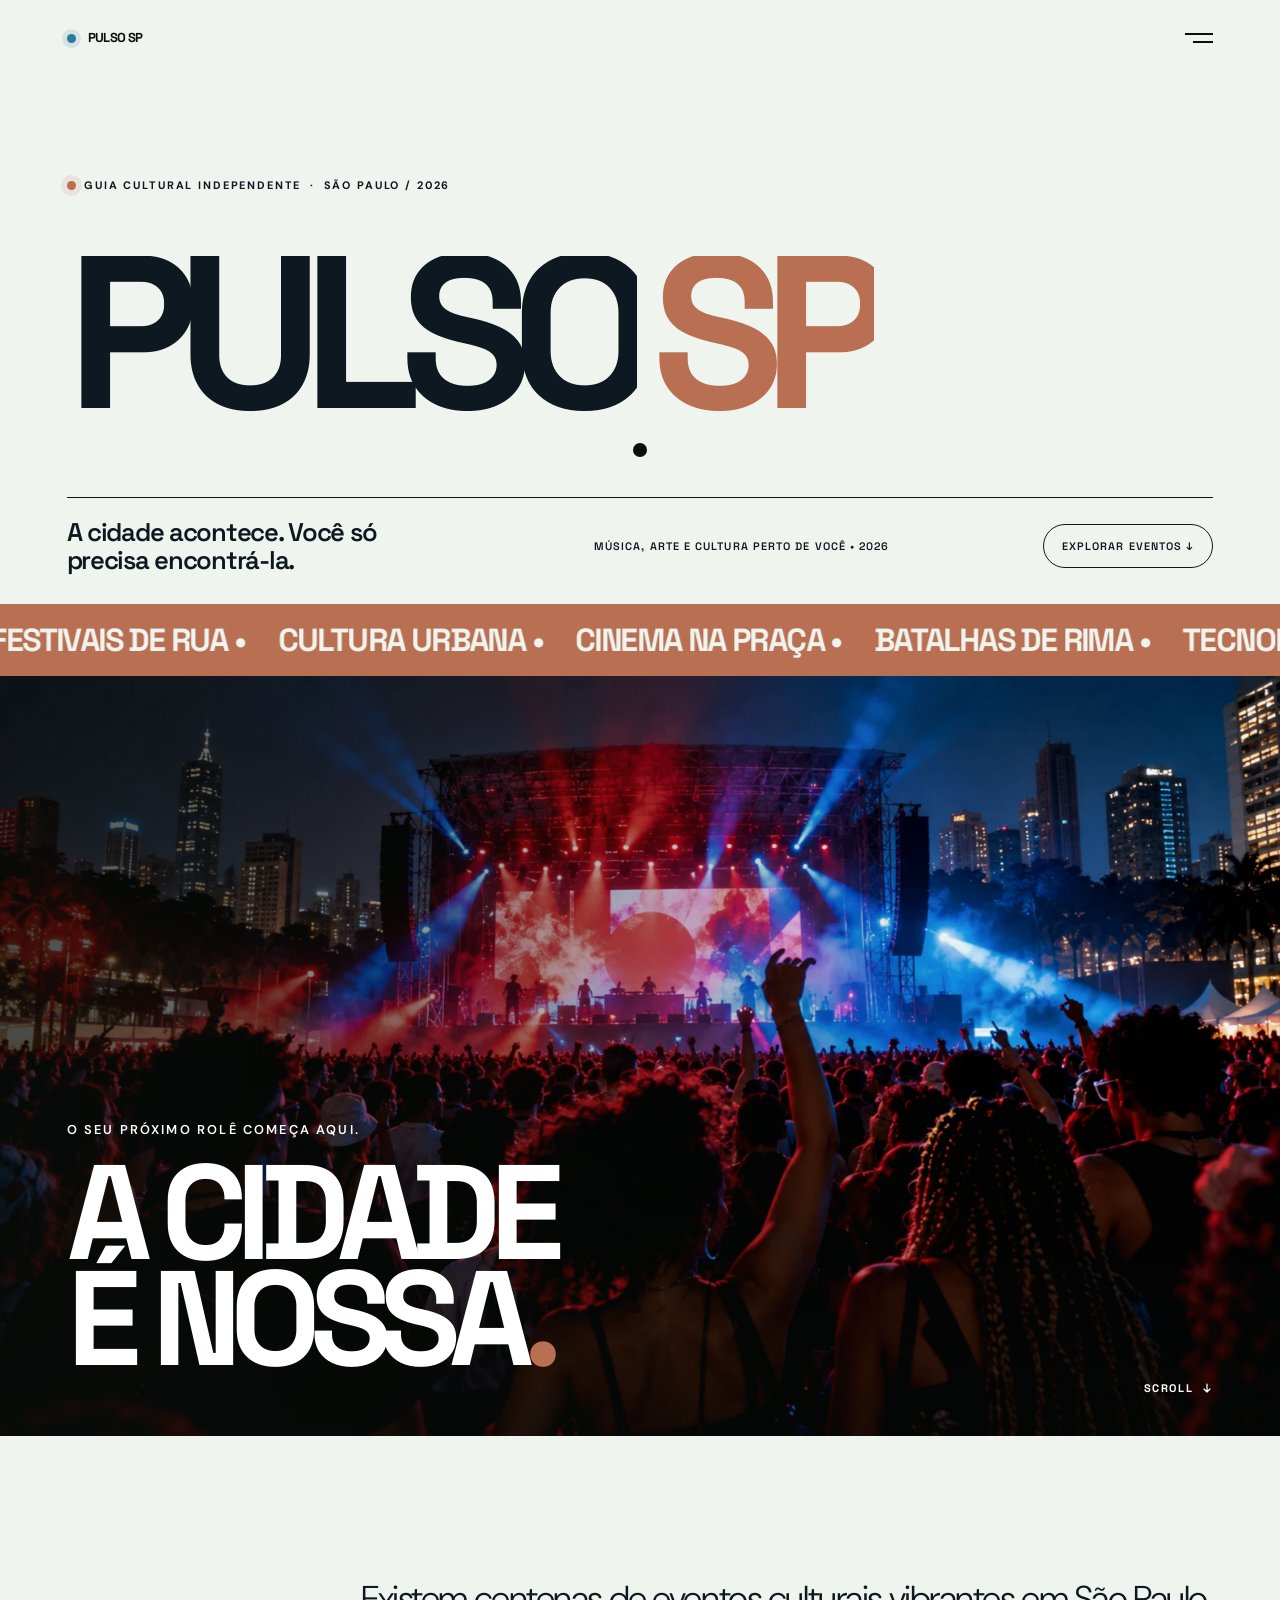
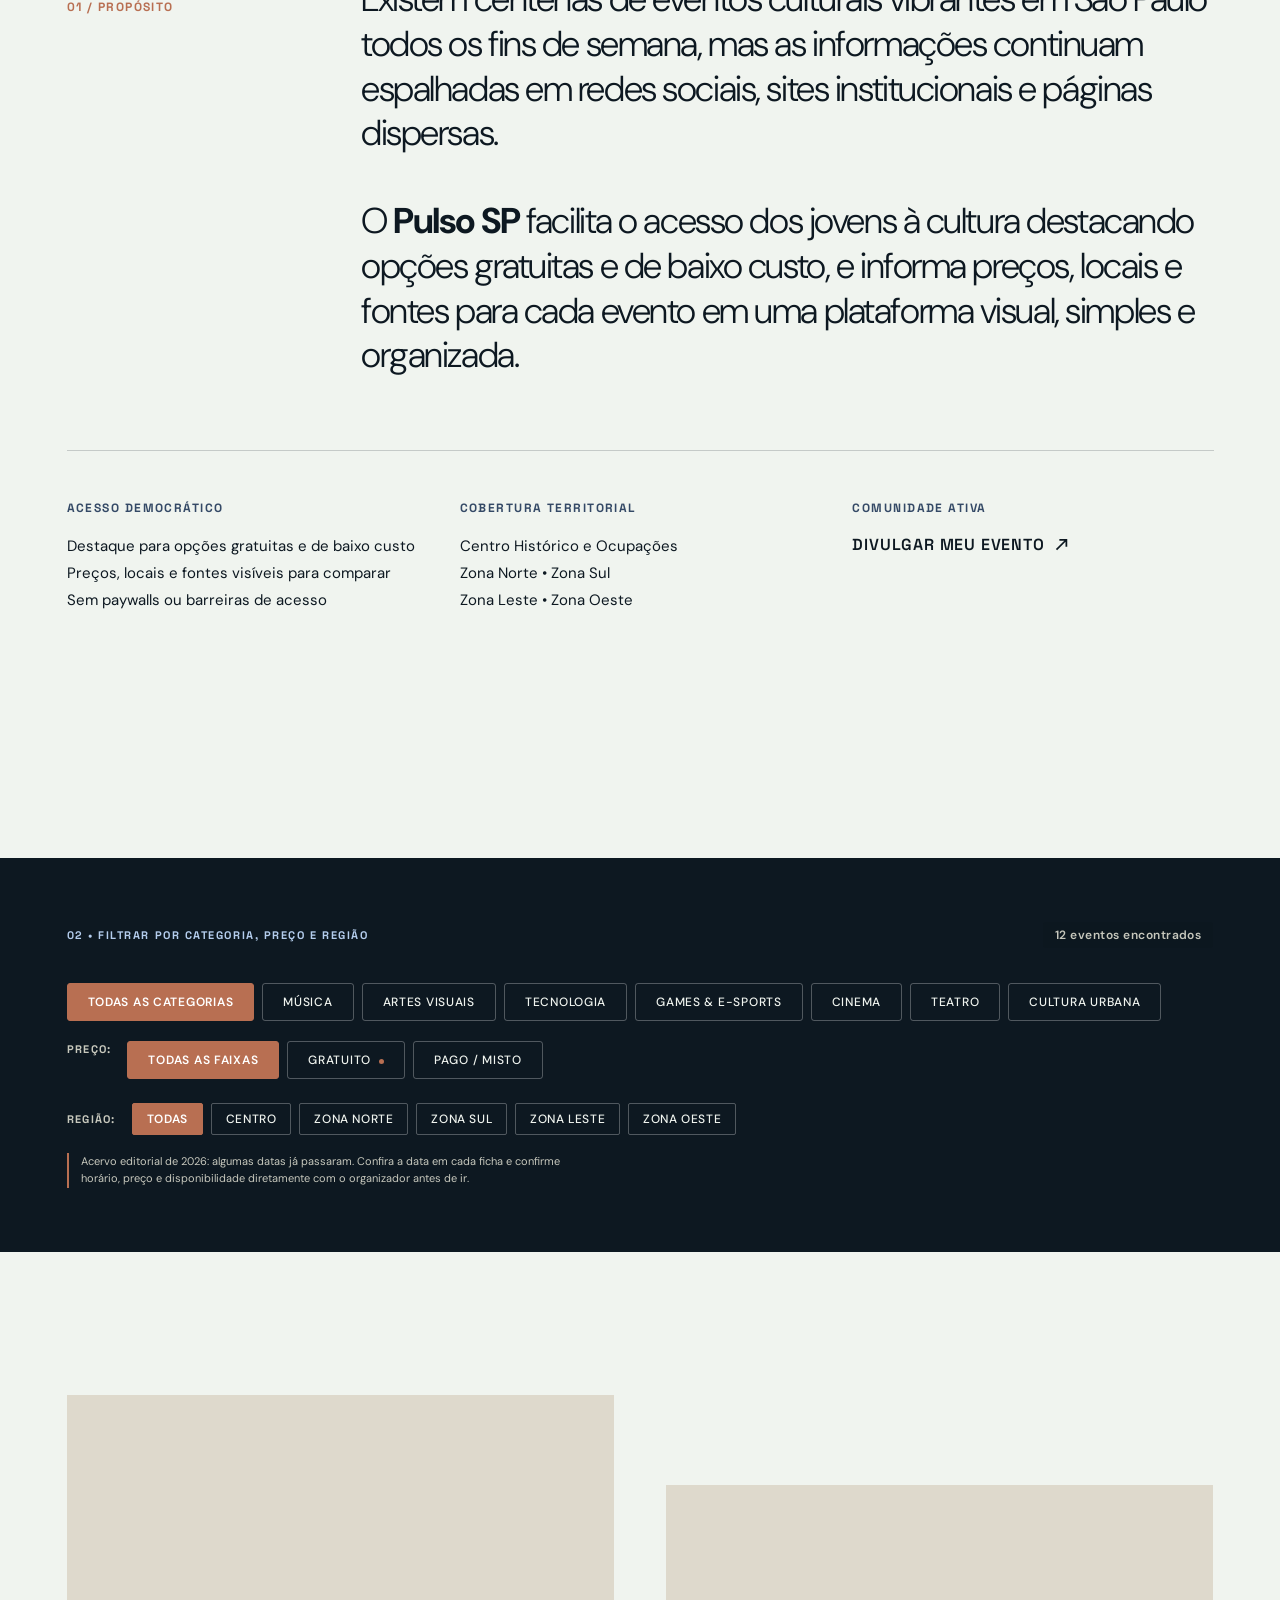
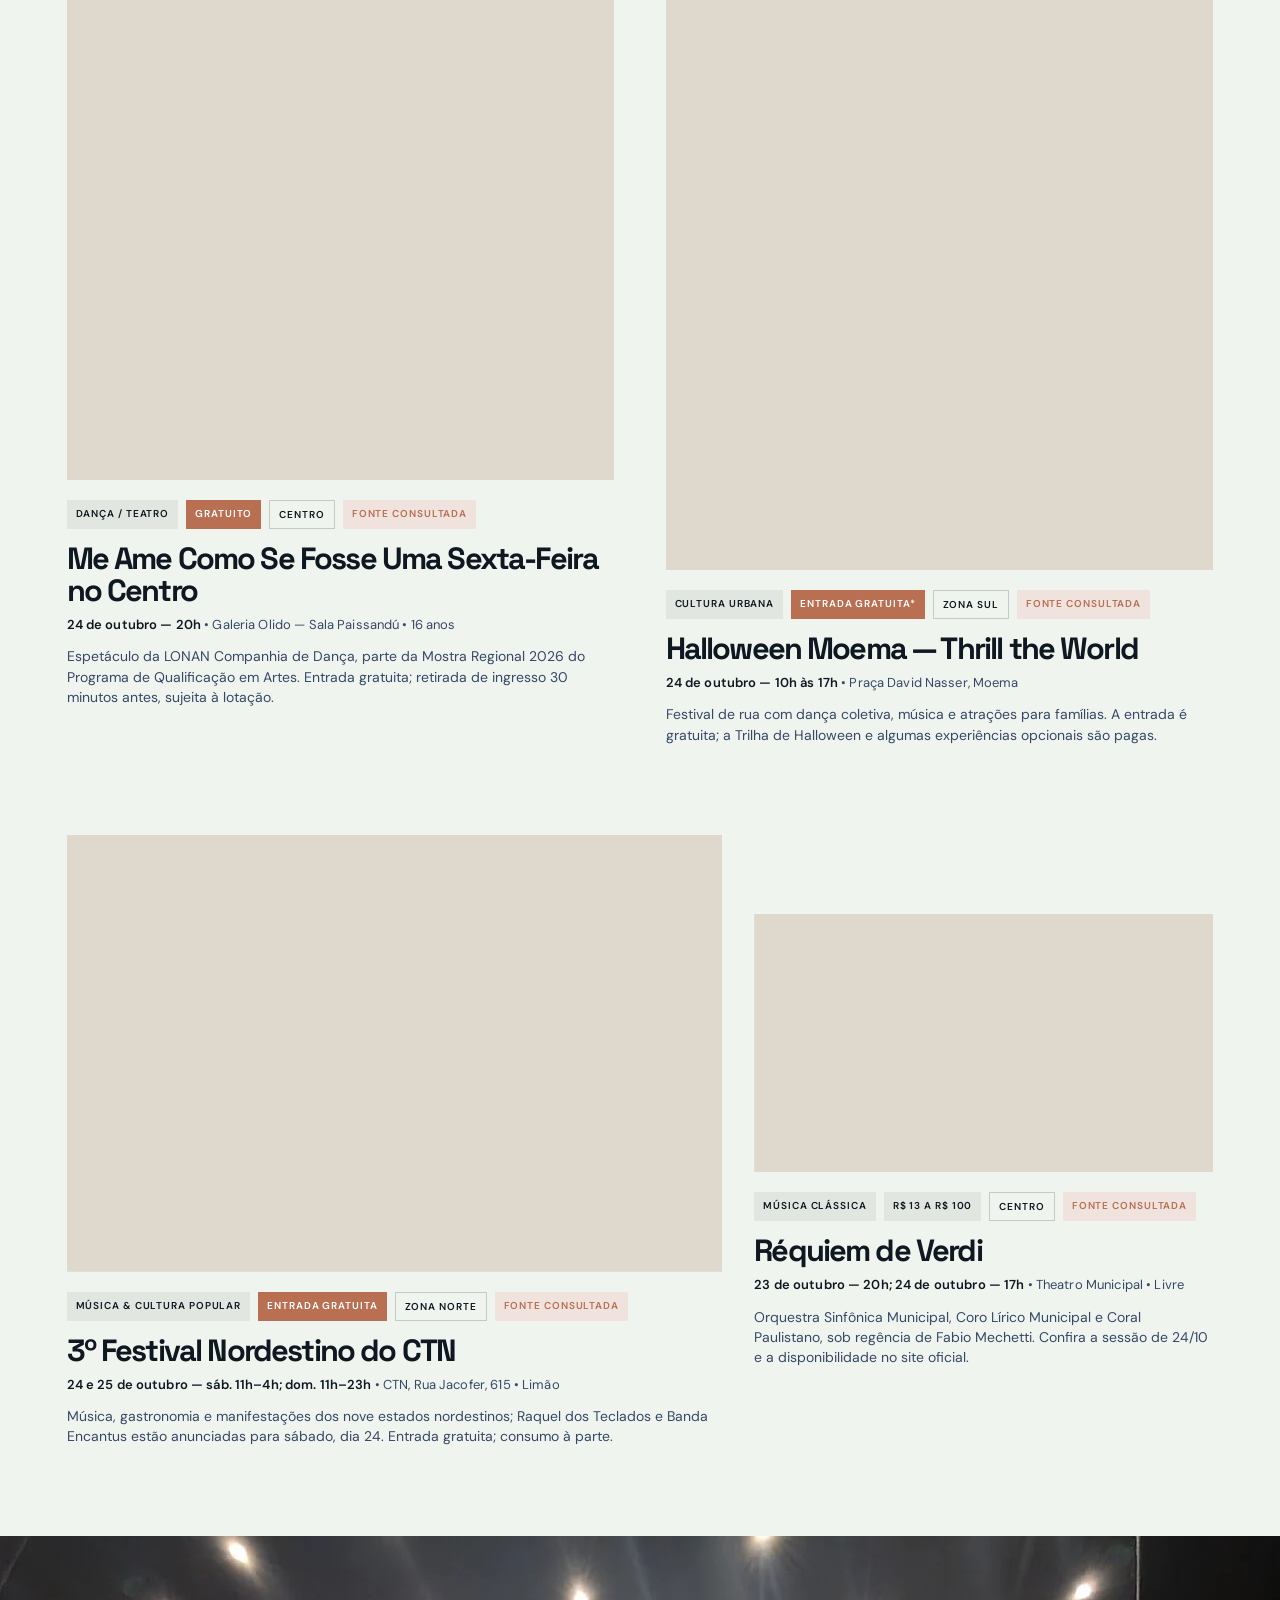
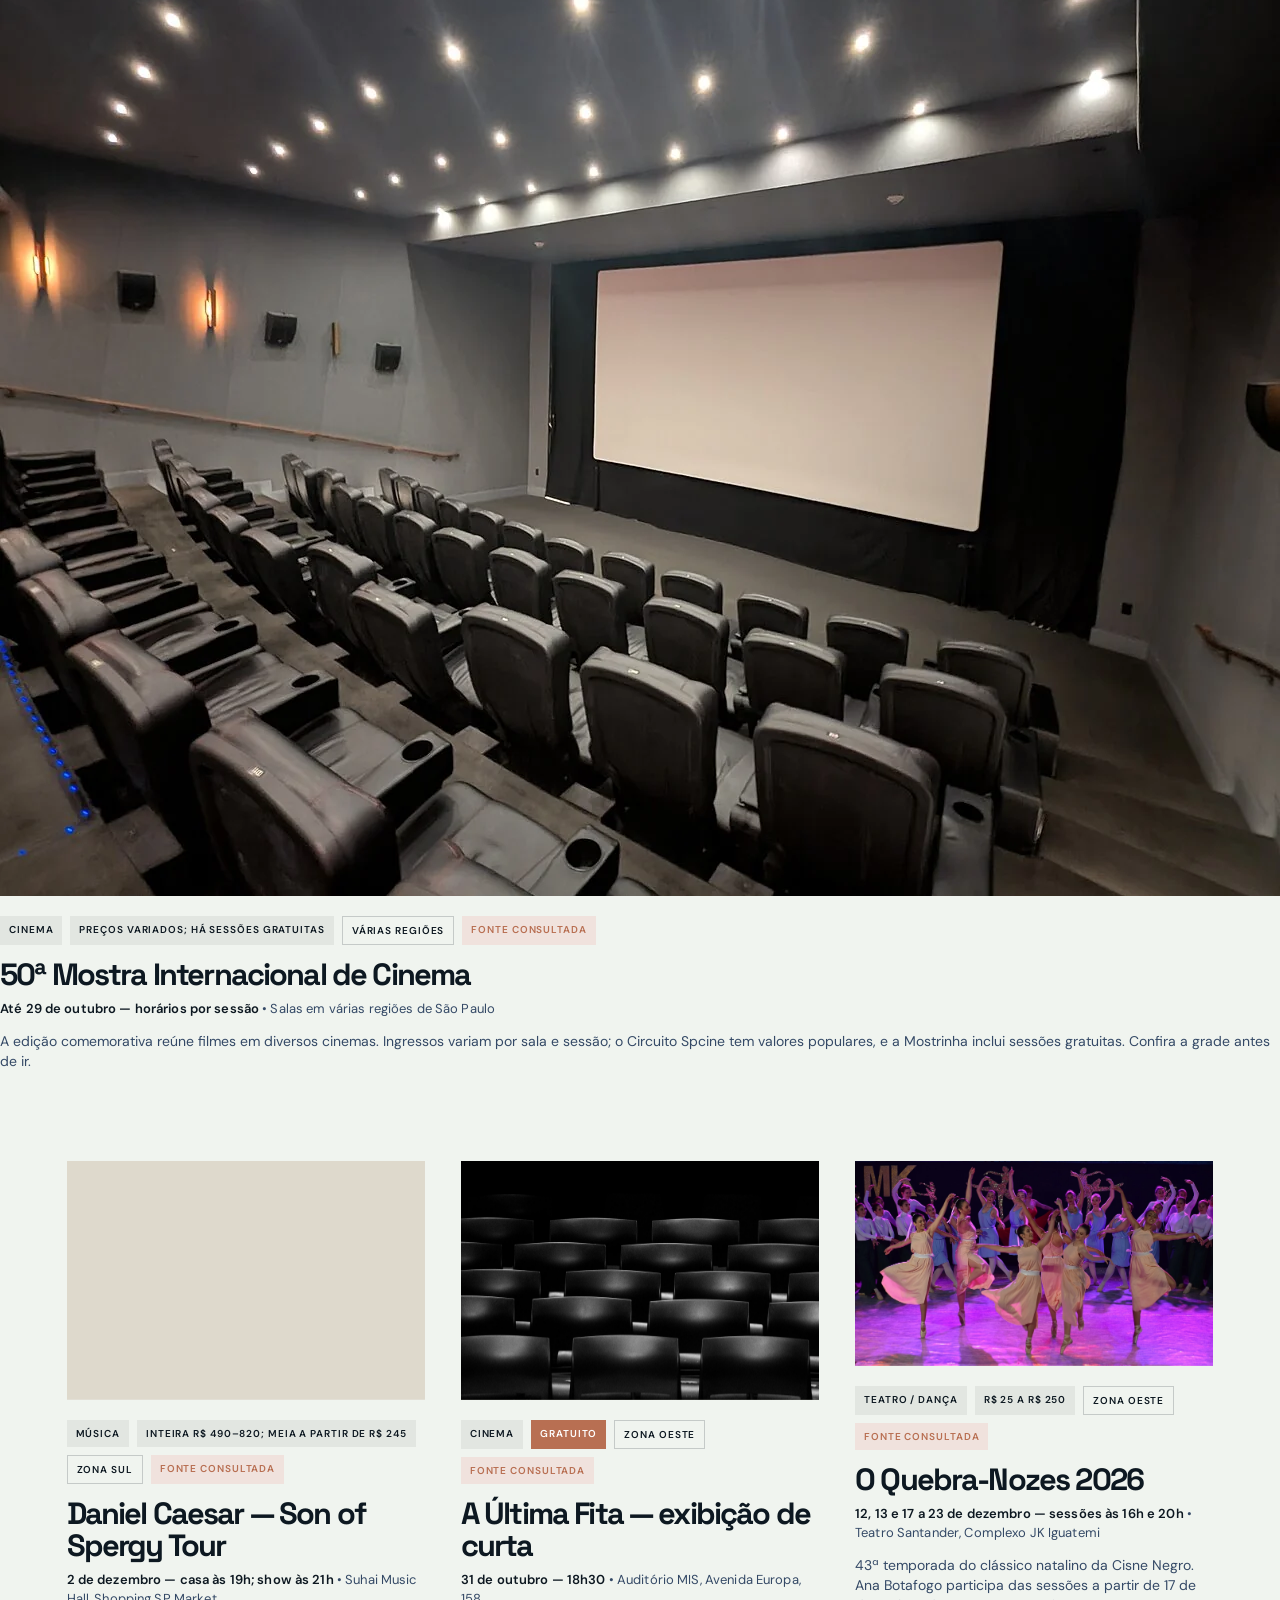
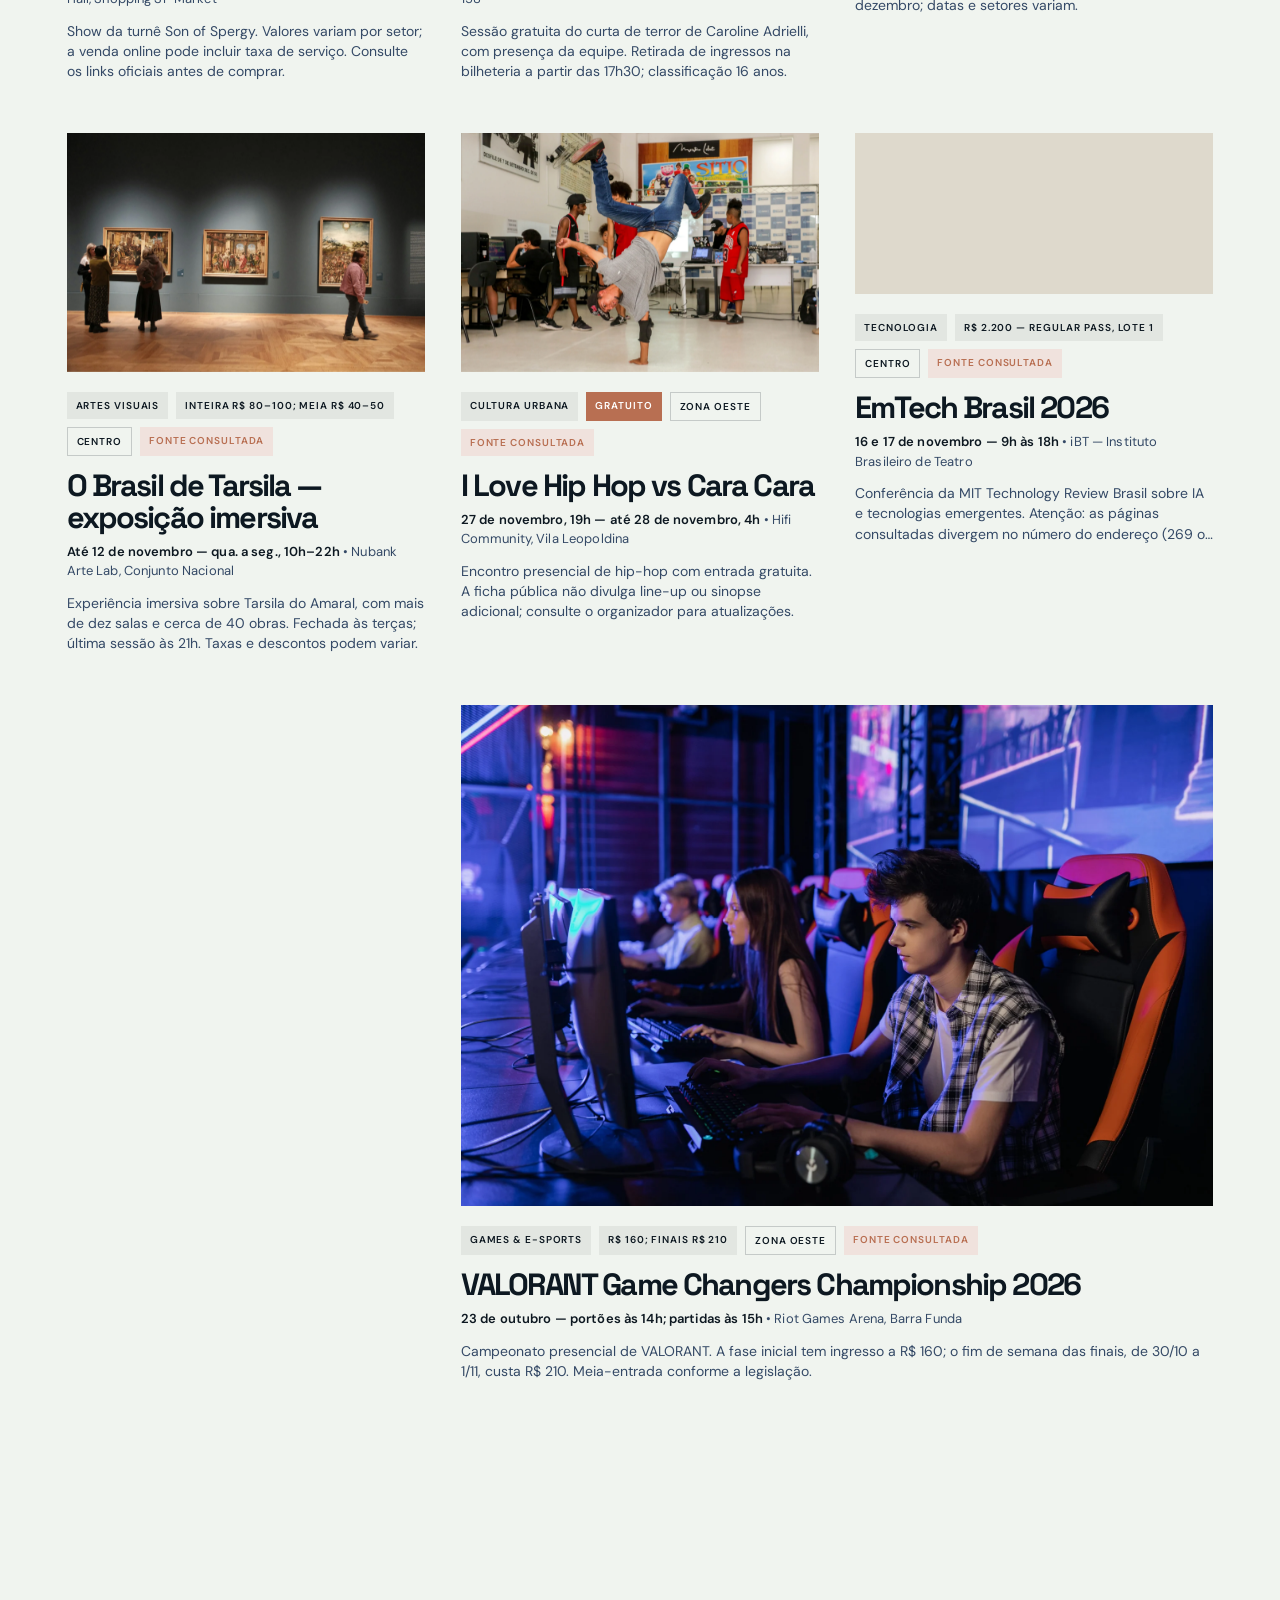
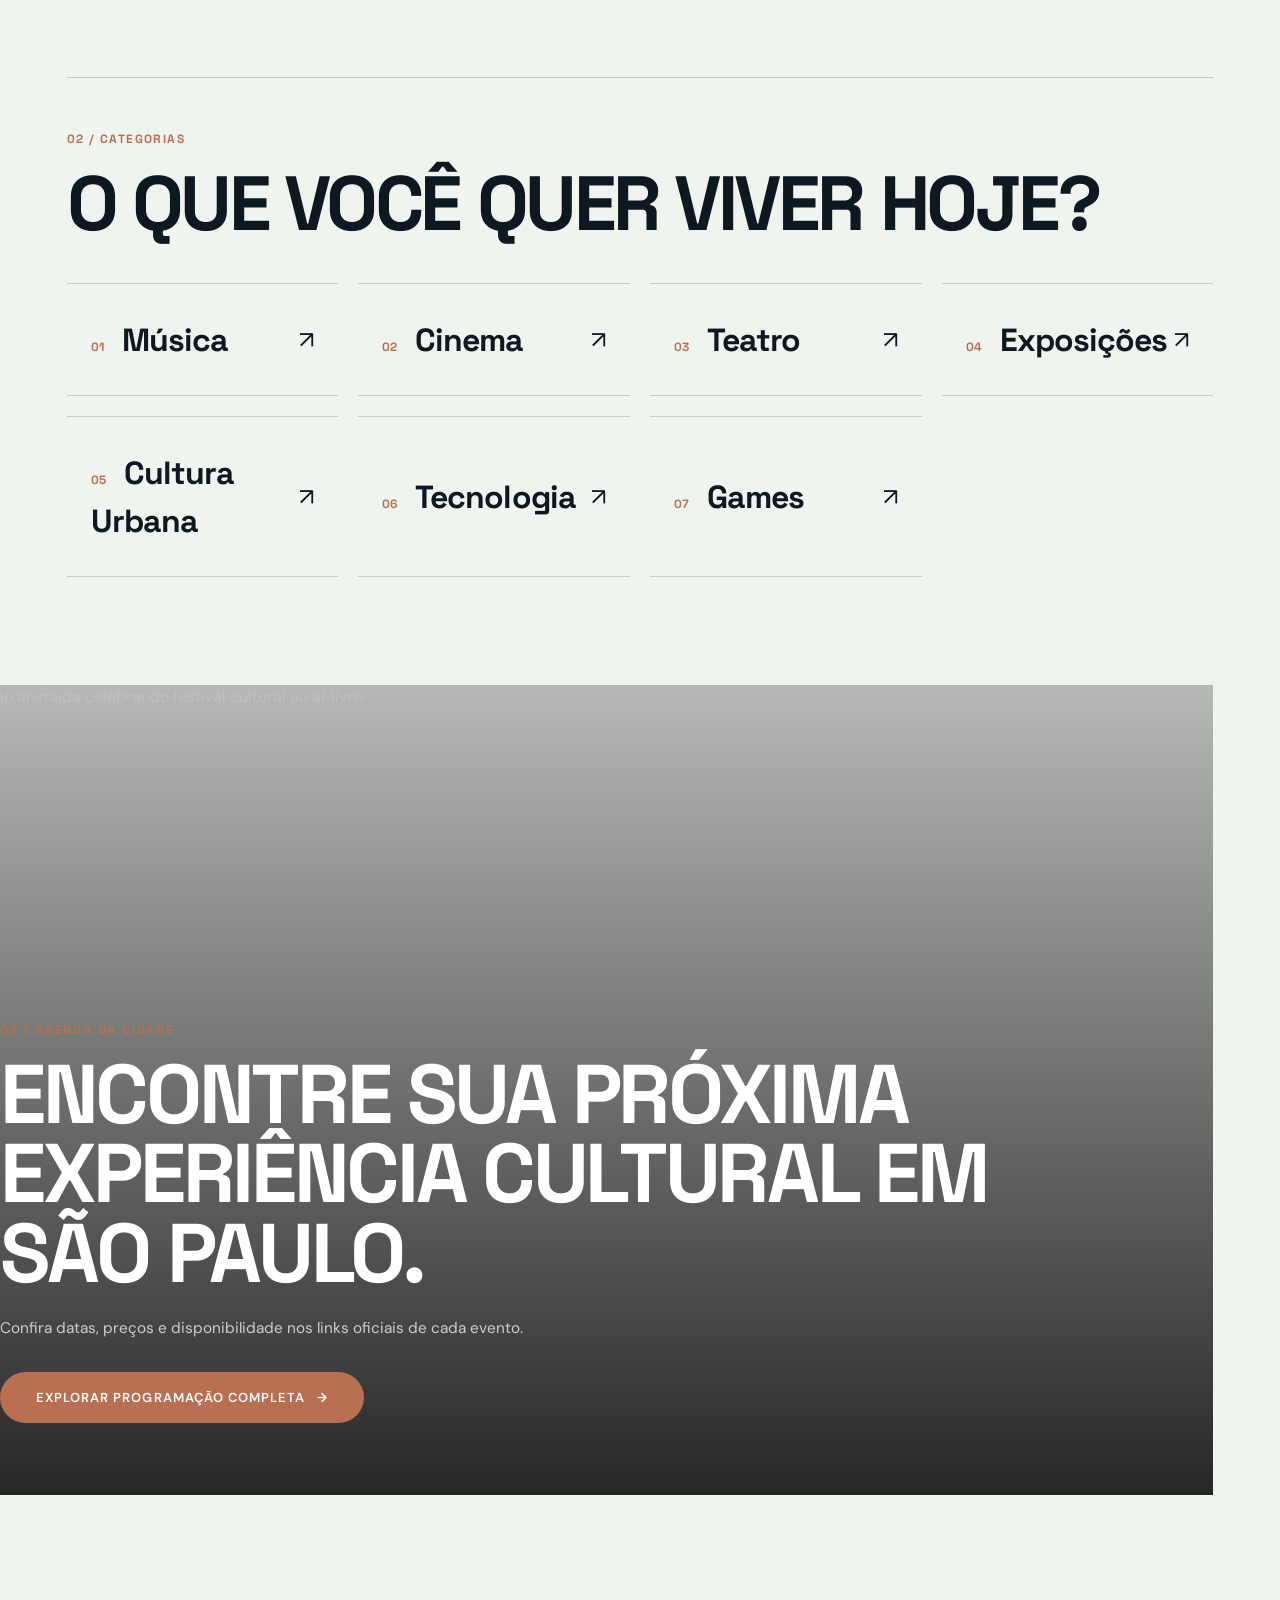
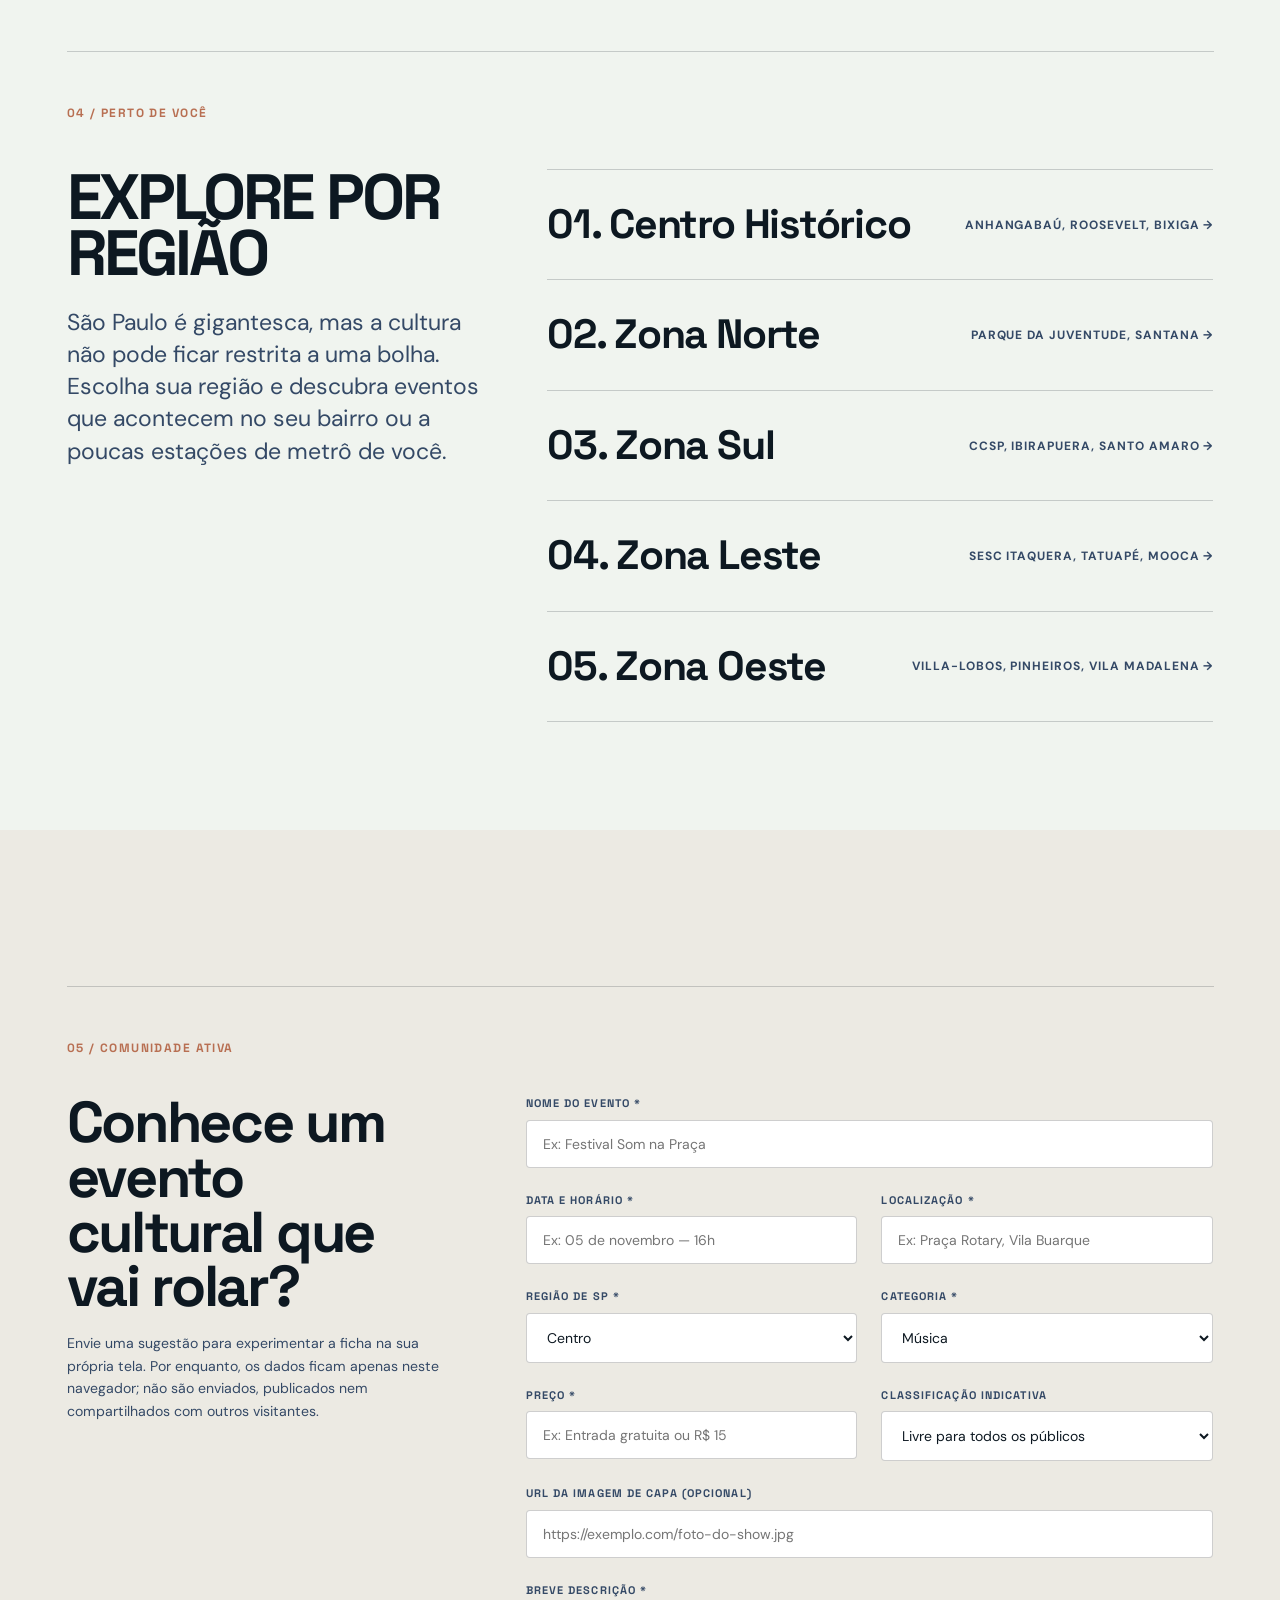
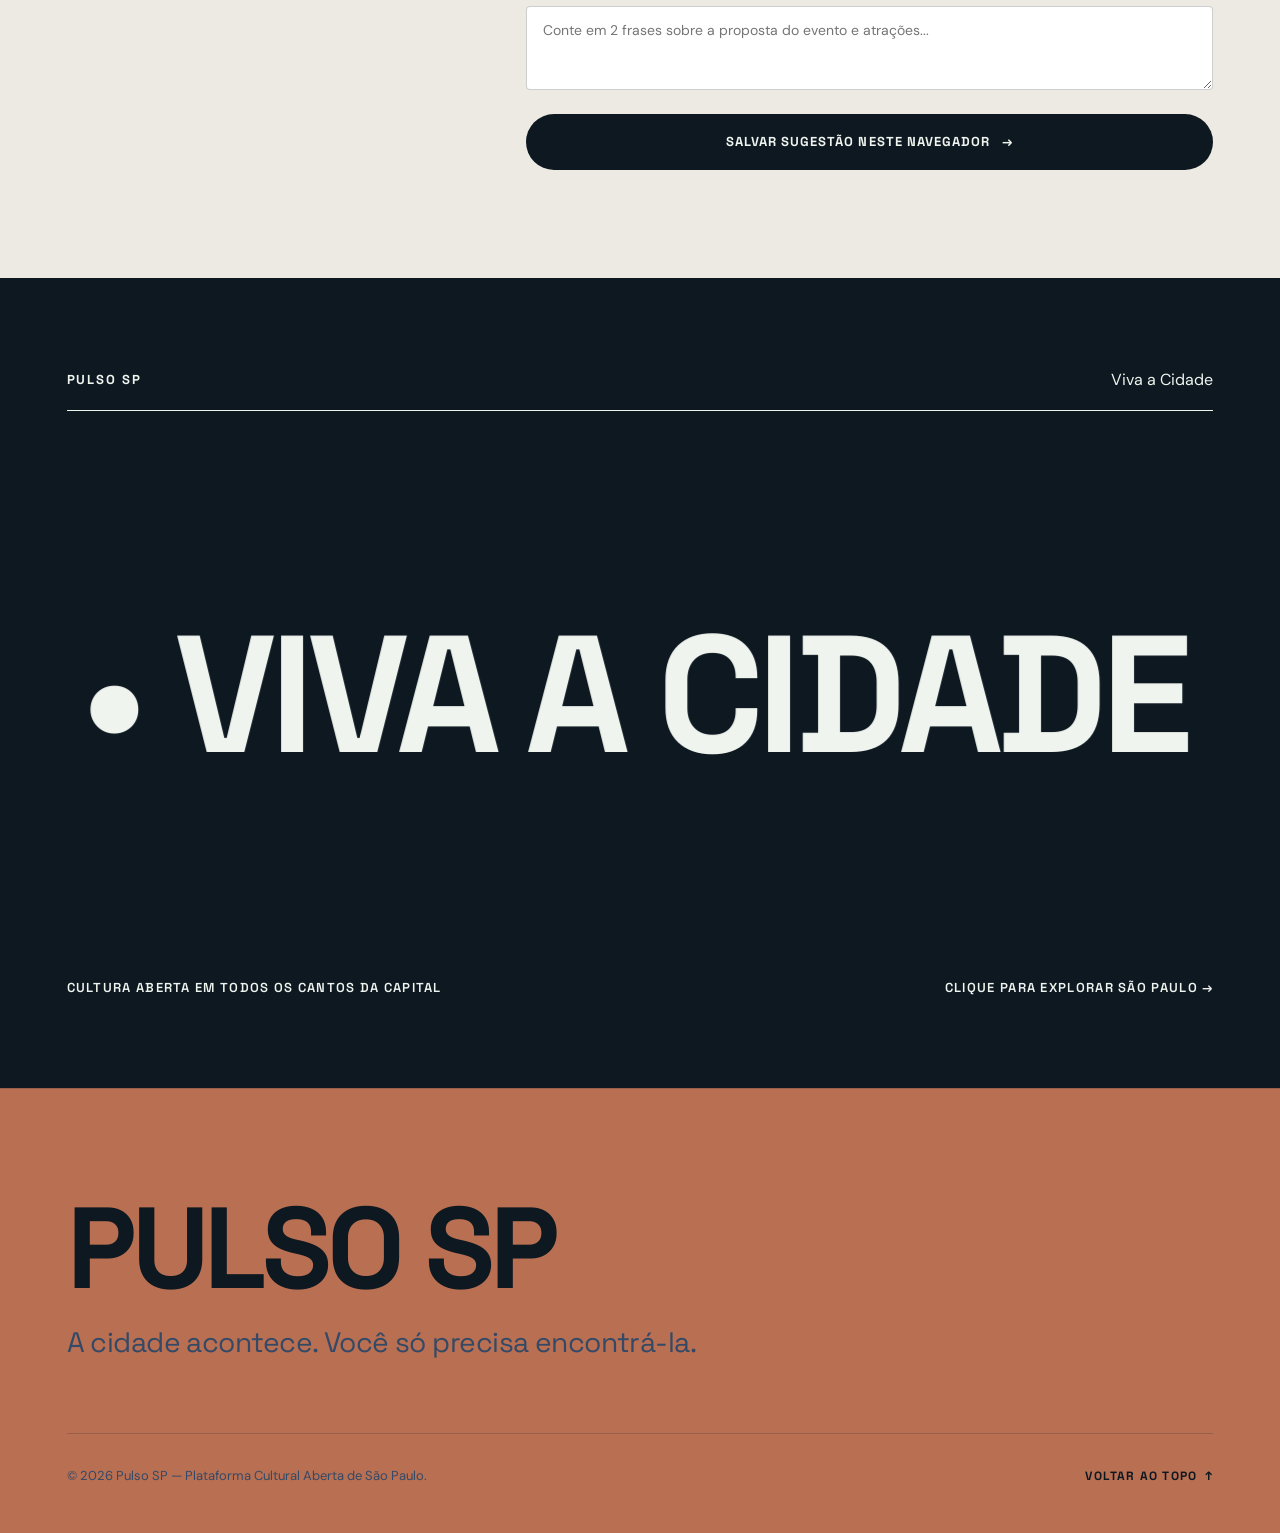
==== index.html @ 32f7e73b "Refresh Pulso SP editorial experience" ====
<!DOCTYPE html>
<html lang="pt-BR">
<head>
  <meta charset="utf-8">
  <meta name="viewport" content="width=device-width, initial-scale=1">
  <title>PULSO SP — Agenda Cultural, Shows e Exposições em São Paulo</title>
  <meta name="description" content="A cidade acontece. Você só precisa encontrá-la. Descubra eventos culturais gratuitos, de baixo custo e pagos em São Paulo, com filtros por categoria, preço e região e fontes consultadas.">

  <!-- Favicon -->
  <link rel="icon" type="image/svg+xml" href="data:image/svg+xml,<svg xmlns='http://www.w3.org/2000/svg' viewBox='0 0 100 100'><circle cx='50' cy='50' r='45' fill='%23E90F15'/></svg>">

  <!-- Core Stylesheet -->
  <link rel="stylesheet" href="css/style.css">
  <link rel="stylesheet" href="css/experience.css">

  <!-- Production Libraries: Lenis (Smooth Scroll) & GSAP 3 + ScrollTrigger -->
  <script src="https://cdn.jsdelivr.net/npm/lenis@1.1.18/dist/lenis.min.js"></script>
  <script src="https://cdn.jsdelivr.net/npm/gsap@3.12.5/dist/gsap.min.js"></script>
  <script src="https://cdn.jsdelivr.net/npm/gsap@3.12.5/dist/ScrollTrigger.min.js"></script>

  <!-- ES Modules Entry Script -->
  <script type="module" src="js/main.js"></script>
</head>
<body>

  <!-- ============================================================== -->
  <!-- 0. CUSTOM KINETIC CURSOR (Desktop Lerp Physics)                -->
  <!-- ============================================================== -->
  <div class="custom-cursor" aria-hidden="true">
    <span class="custom-cursor-label"></span>
  </div>

  <!-- ============================================================== -->
  <!-- 0. PRELOADER CURTAIN (0 to 100 Counter)                        -->
  <!-- ============================================================== -->
  <aside class="preloader-curtain" aria-label="Carregando experiência">
    <div class="preloader-header">
      <span>Pulso SP &bull; Agenda Cultural Aberta</span>
      <span>São Paulo &bull; 2026</span>
    </div>
    <div class="preloader-counter-box">
      <span class="preloader-count">00</span>
      <span class="preloader-symbol">%</span>
    </div>
  </aside>

  <!-- ============================================================== -->
  <!-- 1. FIXED HEADER (mix-blend-mode: difference)                  -->
  <!-- ============================================================== -->
  <header class="site-header">
    <a href="#hero" class="header-back-link" aria-label="Ir para o topo de Pulso SP">
      <span class="pulse-dot" aria-hidden="true"></span>
      <span>PULSO SP</span>
    </a>

    <button class="menu-toggle-btn" aria-label="Abrir menu de navegação" aria-expanded="false" aria-controls="fullscreen-menu">
      <span class="menu-toggle-line"></span>
      <span class="menu-toggle-line"></span>
    </button>
  </header>

  <!-- ============================================================== -->
  <!-- 2. FULLSCREEN EDITORIAL MENU                                   -->
  <!-- ============================================================== -->
  <nav class="menu-fullscreen" id="fullscreen-menu" aria-hidden="true">
    <ul class="menu-nav-list">
      <li class="menu-nav-item">
        <a href="#hero" class="menu-roll-link" data-close-menu>
          <span class="menu-roll-inner">
            <span class="menu-roll-text primary">1. Início</span>
            <span class="menu-roll-text clone" aria-hidden="true">1. Início</span>
          </span>
        </a>
      </li>
      <li class="menu-nav-item">
        <a href="#eventos" class="menu-roll-link" data-close-menu>
          <span class="menu-roll-inner">
            <span class="menu-roll-text primary">2. Próximos Eventos</span>
            <span class="menu-roll-text clone" aria-hidden="true">2. Próximos Eventos</span>
          </span>
        </a>
      </li>
      <li class="menu-nav-item">
        <a href="#categorias" class="menu-roll-link" data-close-menu>
          <span class="menu-roll-inner">
            <span class="menu-roll-text primary">3. Categorias</span>
            <span class="menu-roll-text clone" aria-hidden="true">3. Categorias</span>
          </span>
        </a>
      </li>
      <li class="menu-nav-item">
        <a href="#destaque" class="menu-roll-link" data-close-menu>
          <span class="menu-roll-inner">
            <span class="menu-roll-text primary">4. Agenda da Cidade</span>
            <span class="menu-roll-text clone" aria-hidden="true">4. Agenda da Cidade</span>
          </span>
        </a>
      </li>
      <li class="menu-nav-item">
        <a href="#regioes" class="menu-roll-link" data-close-menu>
          <span class="menu-roll-inner">
            <span class="menu-roll-text primary">5. Perto de Você</span>
            <span class="menu-roll-text clone" aria-hidden="true">5. Perto de Você</span>
          </span>
        </a>
      </li>
      <li class="menu-nav-item">
        <a href="#enviar" class="menu-roll-link" data-close-menu>
          <span class="menu-roll-inner">
            <span class="menu-roll-text primary">6. Envie um Evento</span>
            <span class="menu-roll-text clone" aria-hidden="true">6. Envie um Evento</span>
          </span>
        </a>
      </li>
    </ul>

    <div class="menu-footer-content">
      <div class="menu-meta-note" style="font-size: 13px; color: var(--muted-light); letter-spacing: 0.04em;">
        <span>Pulso SP &bull; A cidade acontece. Você só precisa encontrá-la.</span>
      </div>

      <div class="menu-lang-selector" aria-label="Cidade ativa">
        <span class="menu-lang-btn is-active">SÃO PAULO</span>
      </div>
    </div>
  </nav>

  <!-- ============================================================== -->
  <!-- 3. HERO SECTION (Exato Posicionamento e Proporções do Commit)   -->
  <!-- ============================================================== -->
  <main>
    <section class="hero-section" id="hero">
      <div class="hero-header-box">
        <div class="hero-eyebrow"><span class="hero-live-dot"></span> GUIA CULTURAL INDEPENDENTE <span>·</span> SÃO PAULO / 2026</div>
        <div class="hero-title-container">
          <h1 class="hero-title" aria-label="PULSO SP">
            <span class="hero-title-mask"><span class="hero-title-word">PULSO</span></span>
            <span class="hero-title-mask"><span class="hero-title-word">SP</span></span>
          </h1>
        </div>

        <div class="hero-meta-strip">
          <span>A cidade acontece. Você só precisa encontrá-la.</span>
          <span>Música, arte e cultura perto de você &bull; 2026</span>
          <a href="#eventos" class="site-visit-link" style="color: inherit; text-decoration: none;">Explorar eventos &darr;</a>
        </div>
      </div>

      <!-- Infinite Horizontal Outline Marquee (Scroll-Velocity Reactive) -->
      <div class="hero-marquee-wrap">
        <div class="marquee-block" data-base-speed="1.4" data-reverse="false">
          <div class="marquee-track">
            <span class="marquee-item">Shows Ao Vivo &bull;</span>
            <span class="marquee-item">Exposições Gratuitas &bull;</span>
            <span class="marquee-item">Festivais de Rua &bull;</span>
            <span class="marquee-item">Cultura Urbana &bull;</span>
            <span class="marquee-item">Cinema na Praça &bull;</span>
            <span class="marquee-item">Batalhas de Rima &bull;</span>
            <span class="marquee-item">Tecnologia &amp; Games &bull;</span>
            <span class="marquee-item">Entrada Franca &bull;</span>
          </div>
        </div>
      </div>

      <!-- Fullscreen Cover Image with Parallax & Scroll Indicator (100vw × 100vh) -->
      <a class="hero-cover-wrapper" href="#eventos" data-cursor="Explorar" aria-label="Explorar os próximos eventos">
        <img 
          src="assets/pulso/festival-sp.webp"
          alt="Público reunido em um festival de música, imagem ilustrativa"
          class="hero-cover-img"
          width="2400"
          height="1350"
        >
        <div class="hero-cover-shade" aria-hidden="true"></div>
        <div class="hero-cover-copy" aria-hidden="true"><span>O seu próximo rolê começa aqui.</span><strong>A CIDADE<br>É NOSSA<span class="hero-cover-period">.</span></strong></div>
        <div class="hero-scroll-indicator" aria-hidden="true">
          <span>Scroll</span>
          <svg viewBox="0 0 24 24">
            <path d="M12 4v16m0 0l-6-6m6 6l6-6" stroke="currentColor" stroke-width="2.5" fill="none" stroke-linecap="round" stroke-linejoin="round"/>
          </svg>
        </div>
      </a>
      </section>

    <!-- ============================================================== -->
    <!-- 4. OVERVIEW SECTION (O Problema Real que o Pulso SP Resolve)   -->
    <!-- ============================================================== -->
    <section class="overview-section" id="overview">
      <div class="overview-grid-top">
        <div class="overview-label-col">
          <span class="editorial-label">01 / Propósito</span>
        </div>

        <div class="overview-text-col line-mask-container">
          <p class="overview-paragraph line-mask-inner">
            Existem centenas de eventos culturais vibrantes em São Paulo todos os fins de semana, mas as informações continuam espalhadas em redes sociais, sites institucionais e páginas dispersas.
          </p>
          <p class="overview-paragraph line-mask-inner" style="margin-top: 1.2em;">
            O <strong>Pulso SP</strong> facilita o acesso dos jovens à cultura destacando opções gratuitas e de baixo custo, e informa preços, locais e fontes para cada evento em uma plataforma visual, simples e organizada.
          </p>
        </div>
      </div>

      <div class="hairline-draw"></div>

      <div class="overview-meta-grid">
        <div class="meta-column">
          <span class="meta-header-title">Acesso Democrático</span>
          <ul class="meta-content-list">
            <li>Destaque para opções gratuitas e de baixo custo</li>
            <li>Preços, locais e fontes visíveis para comparar</li>
            <li>Sem paywalls ou barreiras de acesso</li>
          </ul>
        </div>

        <div class="meta-column">
          <span class="meta-header-title">Cobertura Territorial</span>
          <ul class="meta-content-list">
            <li>Centro Histórico e Ocupações</li>
            <li>Zona Norte &bull; Zona Sul</li>
            <li>Zona Leste &bull; Zona Oeste</li>
          </ul>
        </div>

        <div class="meta-column">
          <span class="meta-header-title">Comunidade Ativa</span>
          <a href="#enviar" class="visit-site-btn" data-cursor="Divulgar">
            <span>Divulgar meu evento</span>
            <svg viewBox="0 0 16 16" aria-hidden="true"><path d="M5 1v2h5.59L1 12.59 2.41 14 12 4.41V10h2V1H5z"/></svg>
          </a>
        </div>
      </div>
    </section>

    <!-- ============================================================== -->
    <!-- 5. PRÓXIMOS EVENTOS (Exatas 5 Composições Monumentais)         -->
    <!-- ============================================================== -->
    <section class="gallery-section" id="eventos">

      <!-- Barra de Filtros Funcionais -->
      <div class="filter-control-strip">
        <div class="filter-header-row">
          <span class="filter-header-label">02 &bull; Filtrar por Categoria, Preço e Região</span>
          <span class="filter-result-count" id="filter-result-count">12 eventos encontrados</span>
        </div>

        <div class="filter-pills-row" role="group" aria-label="Filtrar por categoria">
          <button type="button" class="filter-pill is-active" data-filter="all" aria-pressed="true">Todas as categorias</button>
          <button type="button" class="filter-pill" data-filter="musica" aria-pressed="false">Música</button>
          <button type="button" class="filter-pill" data-filter="exposicoes" aria-pressed="false">Artes Visuais</button>
          <button type="button" class="filter-pill" data-filter="tecnologia" aria-pressed="false">Tecnologia</button>
          <button type="button" class="filter-pill" data-filter="games" aria-pressed="false">Games &amp; e-sports</button>
          <button type="button" class="filter-pill" data-filter="cinema" aria-pressed="false">Cinema</button>
          <button type="button" class="filter-pill" data-filter="teatro" aria-pressed="false">Teatro</button>
          <button type="button" class="filter-pill" data-filter="cultura-urbana" aria-pressed="false">Cultura Urbana</button>
        </div>

        <div class="filter-pills-row price-filter-row" role="group" aria-label="Filtrar por preço">
          <span class="region-filter-label">Preço:</span>
          <button type="button" class="filter-pill price-pill is-active" data-price-filter="all" aria-pressed="true">Todas as faixas</button>
          <button type="button" class="filter-pill price-pill badge-gratis" data-price-filter="gratis" aria-pressed="false">Gratuito</button>
          <button type="button" class="filter-pill price-pill" data-price-filter="pago" aria-pressed="false">Pago / misto</button>
        </div>

        <div class="region-filter-wrapper" role="group" aria-label="Filtrar por região">
          <span class="region-filter-label">Região:</span>
          <button type="button" class="region-pill is-active" data-region="all" aria-pressed="true">Todas</button>
          <button type="button" class="region-pill" data-region="centro" aria-pressed="false">Centro</button>
          <button type="button" class="region-pill" data-region="norte" aria-pressed="false">Zona Norte</button>
          <button type="button" class="region-pill" data-region="sul" aria-pressed="false">Zona Sul</button>
          <button type="button" class="region-pill" data-region="leste" aria-pressed="false">Zona Leste</button>
          <button type="button" class="region-pill" data-region="oeste" aria-pressed="false">Zona Oeste</button>
        </div>
        <p class="agenda-data-note">Acervo editorial de 2026: algumas datas já passaram. Confira a data em cada ficha e confirme horário, preço e disponibilidade diretamente com o organizador antes de ir.</p>
      </div>

      <!-- Programação verificada em fontes institucionais e dos organizadores; imagens identificadas como ilustrativas. -->
      <div class="gallery-container">
        <div class="comp-dual-tablets">
          <article class="gallery-card tablet-card-1 event-card-item verified-event" data-category="teatro" data-price="gratuito" data-region="centro" data-map-query="Galeria Olido, Avenida São João 473, São Paulo" data-source-url="https://cidadedesaopaulo.com/events/me-ame-como-se-fosse-uma-sexta-feira-no-centro/" data-source-label="Serviço do evento ↗" data-image-credit="Jim Lamberson — ModernDance.jpg, Wikimedia Commons" data-image-source-url="https://commons.wikimedia.org/wiki/File:ModernDance.jpg" data-image-license="CC BY-SA 4.0" data-image-license-url="https://creativecommons.org/licenses/by-sa/4.0/" data-cursor="Ver Evento">
            <div class="reveal-clip"><img src="assets/pulso/events/espetaculo-danca.webp" alt="Foto de uma dançarina em movimento; ilustração de dança contemporânea, não é registro do espetáculo anunciado" class="parallax-img" width="960" height="1199" loading="lazy" decoding="async"></div>
            <div class="card-event-badge-strip">
              <span class="badge-tag badge-category">Dança / Teatro</span><span class="badge-tag badge-price is-free">Gratuito</span><span class="badge-tag badge-region">Centro</span><span class="badge-tag badge-source">Fonte consultada</span>
            </div>
            <div class="card-event-info">
              <h3 class="card-event-title">Me Ame Como Se Fosse Uma Sexta-Feira no Centro</h3>
              <p class="card-event-meta"><strong>24 de outubro — 20h</strong> &bull; Galeria Olido — Sala Paissandú &bull; 16 anos</p>
              <p class="card-event-desc">Espetáculo da LONAN Companhia de Dança, parte da Mostra Regional 2026 do Programa de Qualificação em Artes. Entrada gratuita; retirada de ingresso 30 minutos antes, sujeita à lotação.</p>
            </div>
          </article>

          <article class="gallery-card tablet-card-2 event-card-item verified-event" data-category="cultura-urbana" data-price="gratuito" data-region="sul" data-map-query="Praça David Nasser, Moema, São Paulo" data-source-url="https://halloweenmoema.naruaeventos.com.br/" data-source-label="Site do organizador ↗" data-secondary-source-url="https://www.acidadedesaopaulo.com.br/sem-categoria/o-que-fazer-em-sao-paulo-em-24-e-25-de-outubro-de-2026-20-passeios-festas-e-eventos-para-aproveitar/" data-secondary-source-label="Endereço e serviço ↗" data-image-credit="Tzim78 — participantes fantasiadas no Village Halloween Parade 2025, Wikimedia Commons" data-image-source-url="https://commons.wikimedia.org/wiki/File:Female_Costumed_Parade-goers_at_Manhattan%27s_Village_2025_Halloween_Parade.jpg" data-image-license="CC BY 4.0" data-image-license-url="https://creativecommons.org/licenses/by/4.0/" data-cursor="Ver Evento">
            <div class="reveal-clip"><img src="assets/pulso/events/halloween-praca.webp" alt="Duas participantes fantasiadas no desfile Village Halloween Parade de 2025, em Manhattan; imagem ilustrativa, não é a edição de Moema" class="parallax-img" width="1280" height="1707" loading="lazy" decoding="async"></div>
            <div class="card-event-badge-strip">
              <span class="badge-tag badge-category">Cultura Urbana</span><span class="badge-tag badge-price is-free">Entrada gratuita*</span><span class="badge-tag badge-region">Zona Sul</span><span class="badge-tag badge-source">Fonte consultada</span>
            </div>
            <div class="card-event-info">
              <h3 class="card-event-title">Halloween Moema — Thrill the World</h3>
              <p class="card-event-meta"><strong>24 de outubro — 10h às 17h</strong> &bull; Praça David Nasser, Moema</p>
              <p class="card-event-desc">Festival de rua com dança coletiva, música e atrações para famílias. A entrada é gratuita; a Trilha de Halloween e algumas experiências opcionais são pagas.</p>
            </div>
          </article>
        </div>
      </div>

      <div class="gallery-container">
        <div class="comp-collage-grid">
          <article class="gallery-card collage-item-main event-card-item verified-event" data-category="musica" data-price="gratuito" data-region="norte" data-map-query="Centro de Tradições Nordestinas, Rua Jacofer 615, Limão, São Paulo" data-source-url="https://www.ctn.org.br/festival-nordestino-do-ctn-chega-a-terceira-edicao-celebrando-a-musica-a-cultura-e-os-sabores-dos-nove-estados-do-nordeste/" data-source-label="Programação do CTN ↗" data-image-credit="Joe Van — Free Press Summer Fest 2010, Wikimedia Commons" data-image-source-url="https://commons.wikimedia.org/wiki/File:Crowd_at_Free_Press_Summer_Fest_2010_Houston_TX_June_2010.jpg" data-image-license="CC BY 2.0" data-image-license-url="https://creativecommons.org/licenses/by/2.0/" data-cursor="Ver Evento">
            <div class="reveal-clip"><img src="assets/pulso/events/festival-musica.webp" alt="Público em show do Free Press Summer Fest 2010, em Houston; foto ilustrativa, não é registro do Festival Nordestino do CTN" class="parallax-img" width="1024" height="680" loading="lazy" decoding="async"></div>
            <div class="card-event-badge-strip">
              <span class="badge-tag badge-category">Música &amp; Cultura Popular</span><span class="badge-tag badge-price is-free">Entrada gratuita</span><span class="badge-tag badge-region">Zona Norte</span><span class="badge-tag badge-source">Fonte consultada</span>
            </div>
            <div class="card-event-info">
              <h3 class="card-event-title">3º Festival Nordestino do CTN</h3>
              <p class="card-event-meta"><strong>24 e 25 de outubro — sáb. 11h–4h; dom. 11h–23h</strong> &bull; CTN, Rua Jacofer, 615 &bull; Limão</p>
              <p class="card-event-desc">Música, gastronomia e manifestações dos nove estados nordestinos; Raquel dos Teclados e Banda Encantus estão anunciadas para sábado, dia 24. Entrada gratuita; consumo à parte.</p>
            </div>
          </article>

          <article class="gallery-card collage-item-sub event-card-item verified-event" data-category="musica" data-price="pago" data-region="centro" data-map-query="Theatro Municipal de São Paulo, Praça Ramos de Azevedo, São Paulo" data-source-url="https://theatromunicipal.org.br/eventos/requiem-de-verdi-3/" data-source-label="Página do Theatro Municipal ↗" data-image-credit="Cbusram — Columbus Symphony Orchestra no Ohio Theater, Wikimedia Commons" data-image-source-url="https://commons.wikimedia.org/wiki/File:Columbus_Symphony_Orchestra_concert_in_the_Ohio_Theater.jpg" data-image-license="CC BY 4.0" data-image-license-url="https://creativecommons.org/licenses/by/4.0/" data-cursor="Ver Evento">
            <div class="reveal-clip"><img src="assets/pulso/events/requiem-orquestra.webp" alt="Concerto da Columbus Symphony Orchestra no Ohio Theater; foto ilustrativa, não é a apresentação do Réquiem no Theatro Municipal" class="parallax-img" width="1280" height="736" loading="lazy" decoding="async"></div>
            <div class="card-event-badge-strip">
              <span class="badge-tag badge-category">Música Clássica</span><span class="badge-tag badge-price">R$ 13 a R$ 100</span><span class="badge-tag badge-region">Centro</span><span class="badge-tag badge-source">Fonte consultada</span>
            </div>
            <div class="card-event-info">
              <h3 class="card-event-title">Réquiem de Verdi</h3>
              <p class="card-event-meta"><strong>23 de outubro — 20h; 24 de outubro — 17h</strong> &bull; Theatro Municipal &bull; Livre</p>
              <p class="card-event-desc">Orquestra Sinfônica Municipal, Coro Lírico Municipal e Coral Paulistano, sob regência de Fabio Mechetti. Confira a sessão de 24/10 e a disponibilidade no site oficial.</p>
            </div>
          </article>
        </div>
      </div>

      <div class="gallery-container">
        <article class="gallery-card comp-fullwidth event-card-item verified-event" data-category="cinema" data-price="misto" data-region="all" data-map-query="Salas participantes da 50ª Mostra Internacional de Cinema em São Paulo" data-source-url="https://mostra.org/programacao-completa" data-source-label="Programação oficial ↗" data-secondary-source-url="https://mostra.org/ingressos" data-secondary-source-label="Ingressos e preços ↗" data-image-credit="Sdkb — Landmark's Atlantic Plumbing Cinema, Wikimedia Commons" data-image-source-url="https://commons.wikimedia.org/wiki/File:Landmark%27s_Atlantic_Plumbing_Cinema_screening_room.jpg" data-image-license="CC BY-SA 4.0" data-image-license-url="https://creativecommons.org/licenses/by-sa/4.0/" data-cursor="Ver Evento">
          <div class="reveal-clip"><img src="assets/pulso/events/mostra-cinema.webp" alt="Sala de exibição do Landmark's Atlantic Plumbing Cinema; foto ilustrativa, não é uma sala participante da Mostra" class="parallax-img" width="1280" height="964" loading="lazy" decoding="async"></div>
            <div class="card-event-badge-strip">
              <span class="badge-tag badge-category">Cinema</span><span class="badge-tag badge-price">Preços variados; há sessões gratuitas</span><span class="badge-tag badge-region">Várias regiões</span><span class="badge-tag badge-source">Fonte consultada</span>
            </div>
            <div class="card-event-info">
              <h3 class="card-event-title">50ª Mostra Internacional de Cinema</h3>
              <p class="card-event-meta"><strong>Até 29 de outubro — horários por sessão</strong> &bull; Salas em várias regiões de São Paulo</p>
              <p class="card-event-desc">A edição comemorativa reúne filmes em diversos cinemas. Ingressos variam por sala e sessão; o Circuito Spcine tem valores populares, e a Mostrinha inclui sessões gratuitas. Confira a grade antes de ir.</p>
            </div>
        </article>
      </div>

      <div class="gallery-container">
        <div class="verified-events-grid">
          <article class="gallery-card event-card-item verified-event" data-category="musica" data-price="pago" data-region="sul" data-map-query="Suhai Music Hall, Shopping SP Market, Avenida das Nações Unidas 22540, Jurubatuba, São Paulo" data-source-url="https://suhaimusichall.com.br/evento/daniel-caesar/" data-source-label="Suhai Music Hall — serviço ↗" data-secondary-source-url="https://www.ticketmaster.com.br/event/daniel-caesar" data-secondary-source-label="Ticketmaster — ingressos ↗" data-image-credit="PxHere — público em show ao vivo, imagem CC0 via Wikimedia Commons" data-image-source-url="https://commons.wikimedia.org/wiki/File:Man-person-people-crowd-concert-audience-41796.jpg" data-image-license="CC0 1.0" data-image-license-url="https://creativecommons.org/publicdomain/zero/1.0/deed.en" data-cursor="Ver Evento">
            <div class="reveal-clip event-image-frame event-frame--3-2"><img src="assets/pulso/events/daniel-caesar-concerto.webp" alt="Público em um show ao vivo; imagem ilustrativa, não é a apresentação de Daniel Caesar" class="parallax-img" width="1800" height="1200" loading="lazy" decoding="async"></div>
            <div class="card-event-badge-strip"><span class="badge-tag badge-category">Música</span><span class="badge-tag badge-price">Inteira R$ 490–820; meia a partir de R$ 245</span><span class="badge-tag badge-region">Zona Sul</span><span class="badge-tag badge-source">Fonte consultada</span></div>
            <div class="card-event-info"><h3 class="card-event-title">Daniel Caesar — Son of Spergy Tour</h3><p class="card-event-meta"><strong>2 de dezembro — casa às 19h; show às 21h</strong> &bull; Suhai Music Hall, Shopping SP Market</p><p class="card-event-desc">Show da turnê Son of Spergy. Valores variam por setor; a venda online pode incluir taxa de serviço. Consulte os links oficiais antes de comprar.</p></div>
          </article>

          <article class="gallery-card event-card-item verified-event" data-category="cinema" data-price="gratuito" data-region="oeste" data-map-query="Museu da Imagem e do Som, Avenida Europa 158, Jardim Europa, São Paulo" data-source-url="https://mis-sp.org.br/evento/exibicao-de-curta-a-ultima-fita/" data-source-label="MIS — página do evento ↗" data-secondary-source-url="https://gazetadasemana.com.br/noticia/304676/premiado-internacionalmente-filme-slasher-brasileiro-a-ultima-fita-tem-estreia-gratuita-no-mis-sp-no-dia-do-halloween" data-secondary-source-label="Serviço e endereço ↗" data-image-credit="Elijah Flores — Movie theater seats, Wikimedia Commons" data-image-source-url="https://commons.wikimedia.org/wiki/File:Movie_theater_seats_(Unsplash).jpg" data-image-license="CC0 1.0" data-image-license-url="https://creativecommons.org/publicdomain/zero/1.0/deed.en" data-cursor="Ver Evento">
            <div class="reveal-clip event-image-frame event-frame--3-2"><img src="assets/pulso/events/ultima-fita-cinema.webp" alt="Sala de cinema vazia; imagem ilustrativa, não é registro da sessão do MIS" class="parallax-img" width="1800" height="1200" loading="lazy" decoding="async"></div>
            <div class="card-event-badge-strip"><span class="badge-tag badge-category">Cinema</span><span class="badge-tag badge-price is-free">Gratuito</span><span class="badge-tag badge-region">Zona Oeste</span><span class="badge-tag badge-source">Fonte consultada</span></div>
            <div class="card-event-info"><h3 class="card-event-title">A Última Fita — exibição de curta</h3><p class="card-event-meta"><strong>31 de outubro — 18h30</strong> &bull; Auditório MIS, Avenida Europa, 158</p><p class="card-event-desc">Sessão gratuita do curta de terror de Caroline Adrielli, com presença da equipe. Retirada de ingressos na bilheteria a partir das 17h30; classificação 16 anos.</p></div>
          </article>

          <article class="gallery-card event-card-item verified-event" data-category="teatro" data-price="pago" data-region="oeste" data-map-query="Teatro Santander, Avenida Presidente Juscelino Kubitschek 2041, Itaim Bibi, São Paulo" data-source-url="https://cisnenegro.com.br/" data-source-label="Cisne Negro — organizador ↗" data-secondary-source-url="https://bileto.sympla.com.br/event/124301" data-secondary-source-label="Bileto — datas e ingressos ↗" data-image-credit="Annatsach — Dance and joy, Wikimedia Commons" data-image-source-url="https://commons.wikimedia.org/wiki/File:Dance_and_joy.jpg" data-image-license="CC BY-SA 4.0" data-image-license-url="https://creativecommons.org/licenses/by-sa/4.0/" data-cursor="Ver Evento">
            <div class="reveal-clip event-image-frame event-frame--7-4"><img src="assets/pulso/events/quebra-nozes-danca.webp" alt="Bailarinas em uma apresentação de dança; imagem ilustrativa, não é a montagem de O Quebra-Nozes da Cisne Negro" class="parallax-img" width="1800" height="1030" loading="lazy" decoding="async"></div>
            <div class="card-event-badge-strip"><span class="badge-tag badge-category">Teatro / Dança</span><span class="badge-tag badge-price">R$ 25 a R$ 250</span><span class="badge-tag badge-region">Zona Oeste</span><span class="badge-tag badge-source">Fonte consultada</span></div>
            <div class="card-event-info"><h3 class="card-event-title">O Quebra-Nozes 2026</h3><p class="card-event-meta"><strong>12, 13 e 17 a 23 de dezembro — sessões às 16h e 20h</strong> &bull; Teatro Santander, Complexo JK Iguatemi</p><p class="card-event-desc">43ª temporada do clássico natalino da Cisne Negro. Ana Botafogo participa das sessões a partir de 17 de dezembro; datas e setores variam.</p></div>
          </article>

          <article class="gallery-card event-card-item verified-event" data-category="exposicoes" data-price="pago" data-region="centro" data-map-query="Nubank Arte Lab, Conjunto Nacional, Avenida Paulista 2073, São Paulo" data-source-url="https://feverup.com/m/662202" data-source-label="Fever — ingressos e sessões ↗" data-secondary-source-url="https://nubank.com.br/arte-lab" data-secondary-source-label="Nubank Arte Lab — serviço ↗" data-image-credit="Robert | Visual Diary (@robert_lens) — foto de galeria via Unsplash" data-image-source-url="https://unsplash.com/photos/people-viewing-paintings-in-a-museum-gallery-5yPvSf3bc6g" data-image-license="Licença Unsplash" data-image-license-url="https://unsplash.com/license" data-cursor="Ver Evento">
            <div class="reveal-clip event-image-frame event-frame--3-2"><img src="assets/pulso/events/tarsila-galeria.webp" alt="Visitantes observam pinturas em uma galeria; imagem ilustrativa, não é registro de O Brasil de Tarsila" class="parallax-img" width="1800" height="1200" loading="lazy" decoding="async"></div>
            <div class="card-event-badge-strip"><span class="badge-tag badge-category">Artes Visuais</span><span class="badge-tag badge-price">Inteira R$ 80–100; meia R$ 40–50</span><span class="badge-tag badge-region">Centro</span><span class="badge-tag badge-source">Fonte consultada</span></div>
            <div class="card-event-info"><h3 class="card-event-title">O Brasil de Tarsila — exposição imersiva</h3><p class="card-event-meta"><strong>Até 12 de novembro — qua. a seg., 10h–22h</strong> &bull; Nubank Arte Lab, Conjunto Nacional</p><p class="card-event-desc">Experiência imersiva sobre Tarsila do Amaral, com mais de dez salas e cerca de 40 obras. Fechada às terças; última sessão às 21h. Taxas e descontos podem variar.</p></div>
          </article>

          <article class="gallery-card event-card-item verified-event" data-category="cultura-urbana" data-price="gratuito" data-region="oeste" data-map-query="Hifi Community, Rua Mergenthaler 1177, Vila Leopoldina, São Paulo" data-source-url="https://www.sympla.com.br/evento/i-love-hip-hop-vs-cara-cara/3620056" data-source-label="Sympla — ficha do evento ↗" data-image-credit="Célio Junior/PMI — Hip Hop, DJ e Street Dance, Wikimedia Commons" data-image-source-url="https://commons.wikimedia.org/wiki/File:Hip_Hop,_DJ_e_Street_Dance_(4).jpg" data-image-license="CC BY 2.0" data-image-license-url="https://creativecommons.org/licenses/by/2.0/" data-cursor="Ver Evento">
            <div class="reveal-clip event-image-frame event-frame--3-2"><img src="assets/pulso/events/hip-hop-urbano.webp" alt="Dançarino executa um movimento de break; imagem ilustrativa, não é o evento I Love Hip Hop vs Cara Cara" class="parallax-img" width="1800" height="1200" loading="lazy" decoding="async"></div>
            <div class="card-event-badge-strip"><span class="badge-tag badge-category">Cultura Urbana</span><span class="badge-tag badge-price is-free">Gratuito</span><span class="badge-tag badge-region">Zona Oeste</span><span class="badge-tag badge-source">Fonte consultada</span></div>
            <div class="card-event-info"><h3 class="card-event-title">I Love Hip Hop vs Cara Cara</h3><p class="card-event-meta"><strong>27 de novembro, 19h — até 28 de novembro, 4h</strong> &bull; Hifi Community, Vila Leopoldina</p><p class="card-event-desc">Encontro presencial de hip-hop com entrada gratuita. A ficha pública não divulga line-up ou sinopse adicional; consulte o organizador para atualizações.</p></div>
          </article>

          <article class="gallery-card event-card-item verified-event" data-category="tecnologia" data-price="pago" data-region="centro" data-map-query="iBT — Instituto Brasileiro de Teatro, Bela Vista, São Paulo" data-source-url="https://emtechbrasil.com.br/o-evento/" data-source-label="EmTech Brasil — organizador ↗" data-secondary-source-url="https://www.sympla.com.br/evento/emtech-brasil-2026/3619280" data-secondary-source-label="Sympla — serviço e ingressos ↗" data-image-credit="Kasyap — painel no 2nd Wikimedia Technology Summit, Wikimedia Commons" data-image-source-url="https://commons.wikimedia.org/wiki/File:A_Panel_Discussion_at_2nd_Wikimedia_Technology_Summit.jpg" data-image-license="CC BY-SA 4.0" data-image-license-url="https://creativecommons.org/licenses/by-sa/4.0/" data-cursor="Ver Evento">
            <div class="reveal-clip event-image-frame event-frame--20-9"><img src="assets/pulso/events/emtech-conferencia.webp" alt="Público acompanha painel no 2nd Wikimedia Technology Summit; imagem ilustrativa, não é o EmTech Brasil 2026" class="parallax-img" width="1800" height="810" loading="lazy" decoding="async"></div>
            <div class="card-event-badge-strip"><span class="badge-tag badge-category">Tecnologia</span><span class="badge-tag badge-price">R$ 2.200 — Regular Pass, lote 1</span><span class="badge-tag badge-region">Centro</span><span class="badge-tag badge-source">Fonte consultada</span></div>
            <div class="card-event-info"><h3 class="card-event-title">EmTech Brasil 2026</h3><p class="card-event-meta"><strong>16 e 17 de novembro — 9h às 18h</strong> &bull; iBT — Instituto Brasileiro de Teatro</p><p class="card-event-desc">Conferência da MIT Technology Review Brasil sobre IA e tecnologias emergentes. Atenção: as páginas consultadas divergem no número do endereço (269 ou 277); confirme com o organizador antes de ir.</p></div>
          </article>

          <article class="gallery-card event-card-item verified-event" data-category="games" data-price="pago" data-region="oeste" data-map-query="Riot Games Arena, Avenida Thomas Edison 849, Barra Funda, São Paulo" data-source-url="https://valorantesports.com/pt-BR/news/game-changers-championship-2026-live-audience-and-ticket-sale-information" data-source-label="VALORANT Esports — serviço ↗" data-secondary-source-url="https://www.eventim.com.br/artist/game-changers/" data-secondary-source-label="Eventim — sessões e ingressos ↗" data-image-credit="Vladimir Srajber — Gamers in an esports tournament, Pexels" data-image-source-url="https://www.pexels.com/photo/men-in-gaming-tournament-19228385/" data-image-license="Licença Pexels" data-image-license-url="https://www.pexels.com/license/" data-cursor="Ver Evento">
            <div class="reveal-clip event-image-frame event-frame--3-2"><img src="assets/pulso/events/valorant-games.webp" alt="Jogadores disputam torneio de e-sports em computadores; foto de Vladimir Srajber via Pexels, imagem ilustrativa, não é o VALORANT Game Changers" class="parallax-img" width="1800" height="1200" loading="lazy" decoding="async"></div>
            <div class="card-event-badge-strip"><span class="badge-tag badge-category">Games &amp; e-sports</span><span class="badge-tag badge-price">R$ 160; finais R$ 210</span><span class="badge-tag badge-region">Zona Oeste</span><span class="badge-tag badge-source">Fonte consultada</span></div>
            <div class="card-event-info"><h3 class="card-event-title">VALORANT Game Changers Championship 2026</h3><p class="card-event-meta"><strong>23 de outubro — portões às 14h; partidas às 15h</strong> &bull; Riot Games Arena, Barra Funda</p><p class="card-event-desc">Campeonato presencial de VALORANT. A fase inicial tem ingresso a R$ 160; o fim de semana das finais, de 30/10 a 1/11, custa R$ 210. Meia-entrada conforme a legislação.</p></div>
          </article>
        </div>
      </div>

      <!-- Empty State UI -->
      <div id="events-empty-state" class="events-empty-state" style="display: none;">
        <h3 class="empty-state-title">Nenhum evento encontrado nesta combinação.</h3>
        <p class="empty-state-subtitle">
          Ajuste a categoria, o preço ou a região; os filtros escolhidos serão mantidos até você alterá-los.
        </p>
        <button id="btn-reset-empty-filters" class="btn-reset-filters" type="button">
          Ver todos os eventos de São Paulo
        </button>
      </div>

    </section>

    <!-- ============================================================== -->
    <!-- 6. CATEGORIAS (Grid Interativo Editorial)                     -->
    <!-- ============================================================== -->
    <section class="categories-section" id="categorias">
      <div class="hairline-draw"></div>
      <span class="editorial-label">02 / Categorias</span>
      <h2 class="hero-title" style="font-size: clamp(2.5rem, 6vw, 6.5rem); margin-top: 20px;">
        O QUE VOCÊ QUER VIVER HOJE?
      </h2>

      <div class="categories-grid">
        <a href="#eventos" class="category-card-btn category-btn" data-category="musica">
          <div>
            <span class="cat-number">01</span>
            <span class="cat-name">Música</span>
          </div>
          <span class="cat-arrow" aria-hidden="true">&nearr;</span>
        </a>

        <a href="#eventos" class="category-card-btn category-btn" data-category="cinema">
          <div>
            <span class="cat-number">02</span>
            <span class="cat-name">Cinema</span>
          </div>
          <span class="cat-arrow" aria-hidden="true">&nearr;</span>
        </a>

        <a href="#eventos" class="category-card-btn category-btn" data-category="teatro">
          <div>
            <span class="cat-number">03</span>
            <span class="cat-name">Teatro</span>
          </div>
          <span class="cat-arrow" aria-hidden="true">&nearr;</span>
        </a>

        <a href="#eventos" class="category-card-btn category-btn" data-category="exposicoes">
          <div>
            <span class="cat-number">04</span>
            <span class="cat-name">Exposições</span>
          </div>
          <span class="cat-arrow" aria-hidden="true">&nearr;</span>
        </a>

        <a href="#eventos" class="category-card-btn category-btn" data-category="cultura-urbana">
          <div>
            <span class="cat-number">05</span>
            <span class="cat-name">Cultura Urbana</span>
          </div>
          <span class="cat-arrow" aria-hidden="true">&nearr;</span>
        </a>

        <a href="#eventos" class="category-card-btn category-btn" data-category="tecnologia">
          <div>
            <span class="cat-number">06</span>
            <span class="cat-name">Tecnologia</span>
          </div>
          <span class="cat-arrow" aria-hidden="true">&nearr;</span>
        </a>

        <a href="#eventos" class="category-card-btn category-btn" data-category="games">
          <div>
            <span class="cat-number">07</span>
            <span class="cat-name">Games</span>
          </div>
          <span class="cat-arrow" aria-hidden="true">&nearr;</span>
        </a>
      </div>
    </section>

    <!-- ============================================================== -->
    <!-- 7. DESTAQUE EDITORIAL (Tela Inteira / Fullscreen Highlight)      -->
    <!-- ============================================================== -->
    <section class="featured-week-section" id="destaque">
      <img
        class="featured-week-bg"
        src="https://images.unsplash.com/photo-1492684223066-81342ee5ff30?auto=format&amp;fit=crop&amp;w=2400&amp;q=85"
        alt="Multidão animada celebrando festival cultural ao ar livre"
        width="2400"
        height="1400"
        loading="lazy"
      >
      <div class="featured-week-scrim"></div>

      <div class="featured-week-content">
        <span class="featured-kicker">03 / Agenda da cidade</span>
        <h2 class="featured-week-title">
          ENCONTRE SUA PRÓXIMA EXPERIÊNCIA CULTURAL EM SÃO PAULO.
        </h2>
        <div class="featured-week-details">
          <span>Confira datas, preços e disponibilidade nos links oficiais de cada evento.</span>
        </div>
        <a href="#eventos" class="featured-cta-btn" data-cursor="Explorar">
          <span>Explorar Programação Completa</span>
          <span aria-hidden="true">&rarr;</span>
        </a>
      </div>
    </section>

    <!-- ============================================================== -->
    <!-- 8. "PERTO DE VOCÊ" (Lista por Regiões da Capital)              -->
    <!-- ============================================================== -->
    <section class="regions-section" id="regioes">
      <div class="hairline-draw"></div>
      <span class="editorial-label">04 / Perto de Você</span>

      <div class="regions-grid-layout">
        <div class="regions-text-col">
          <h2 class="hero-title" style="font-size: clamp(2.2rem, 5vw, 5.5rem); margin-bottom: 24px;">
            EXPLORE POR REGIÃO
          </h2>
          <p>
            São Paulo é gigantesca, mas a cultura não pode ficar restrita a uma bolha. Escolha sua região e descubra eventos que acontecem no seu bairro ou a poucas estações de metrô de você.
          </p>
        </div>

        <div class="regions-buttons-col">
          <button class="region-row-btn" type="button" data-region-jump="centro" aria-label="Filtrar eventos do Centro e ir para a agenda">
            <span>01. Centro Histórico</span>
            <span class="region-count-badge">Anhangabaú, Roosevelt, Bixiga &rarr;</span>
          </button>

          <button class="region-row-btn" type="button" data-region-jump="norte" aria-label="Filtrar eventos da Zona Norte e ir para a agenda">
            <span>02. Zona Norte</span>
            <span class="region-count-badge">Parque da Juventude, Santana &rarr;</span>
          </button>

          <button class="region-row-btn" type="button" data-region-jump="sul" aria-label="Filtrar eventos da Zona Sul e ir para a agenda">
            <span>03. Zona Sul</span>
            <span class="region-count-badge">CCSP, Ibirapuera, Santo Amaro &rarr;</span>
          </button>

          <button class="region-row-btn" type="button" data-region-jump="leste" aria-label="Filtrar eventos da Zona Leste e ir para a agenda">
            <span>04. Zona Leste</span>
            <span class="region-count-badge">Sesc Itaquera, Tatuapé, Mooca &rarr;</span>
          </button>

          <button class="region-row-btn" type="button" data-region-jump="oeste" aria-label="Filtrar eventos da Zona Oeste e ir para a agenda">
            <span>05. Zona Oeste</span>
            <span class="region-count-badge">Villa-Lobos, Pinheiros, Vila Madalena &rarr;</span>
          </button>
        </div>
      </div>
    </section>

    <!-- ============================================================== -->
    <!-- 9. ENVIE UM EVENTO (Formulário com LocalStorage)               -->
    <!-- ============================================================== -->
    <section class="submit-event-section" id="enviar">
      <div class="hairline-draw"></div>
      <span class="editorial-label">05 / Comunidade Ativa</span>

      <div class="submit-form-container">
        <div class="submit-intro-col">
          <h3>Conhece um evento cultural que vai rolar?</h3>
          <p>
            Envie uma sugestão para experimentar a ficha na sua própria tela. Por enquanto, os dados ficam apenas neste navegador; não são enviados, publicados nem compartilhados com outros visitantes.
          </p>
        </div>

        <form id="submit-event-form" class="pulso-form-grid" novalidate>
          <div class="form-field form-field-full">
            <label for="field-event-name">Nome do Evento *</label>
            <input type="text" id="field-event-name" required placeholder="Ex: Festival Som na Praça">
          </div>

          <div class="form-field">
            <label for="field-event-date">Data e Horário *</label>
            <input type="text" id="field-event-date" required placeholder="Ex: 05 de novembro — 16h">
          </div>

          <div class="form-field">
            <label for="field-event-location">Localização *</label>
            <input type="text" id="field-event-location" required placeholder="Ex: Praça Rotary, Vila Buarque">
          </div>

          <div class="form-field">
            <label for="field-event-region">Região de SP *</label>
            <select id="field-event-region">
              <option value="centro">Centro</option>
              <option value="norte">Zona Norte</option>
              <option value="sul">Zona Sul</option>
              <option value="leste">Zona Leste</option>
              <option value="oeste">Zona Oeste</option>
            </select>
          </div>

          <div class="form-field">
            <label for="field-event-category">Categoria *</label>
            <select id="field-event-category">
              <option value="musica">Música</option>
              <option value="cinema">Cinema</option>
              <option value="teatro">Teatro</option>
              <option value="exposicoes">Exposições &amp; Arte</option>
              <option value="cultura-urbana">Cultura Urbana</option>
              <option value="tecnologia">Tecnologia</option>
              <option value="games">Games &amp; e-sports</option>
            </select>
          </div>

          <div class="form-field">
            <label for="field-event-price">Preço *</label>
            <input type="text" id="field-event-price" required placeholder="Ex: Entrada gratuita ou R$ 15">
          </div>

          <div class="form-field">
            <label for="field-event-rating">Classificação Indicativa</label>
            <select id="field-event-rating">
              <option value="Livre">Livre para todos os públicos</option>
              <option value="12 anos">12 anos</option>
              <option value="14 anos">14 anos</option>
              <option value="16 anos">16 anos</option>
              <option value="18 anos">18 anos</option>
            </select>
          </div>

          <div class="form-field form-field-full">
            <label for="field-event-image">URL da Imagem de Capa (Opcional)</label>
            <input type="url" id="field-event-image" placeholder="https://exemplo.com/foto-do-show.jpg">
          </div>

          <div class="form-field form-field-full">
            <label for="field-event-desc">Breve Descrição *</label>
            <textarea id="field-event-desc" rows="3" required placeholder="Conte em 2 frases sobre a proposta do evento e atrações..."></textarea>
          </div>

          <div class="form-field form-field-full">
            <button type="submit" class="btn-submit-event" data-cursor="Salvar">
              <span>Salvar sugestão neste navegador</span>
              <span aria-hidden="true">&rarr;</span>
            </button>
          </div>
        </form>
      </div>
    </section>

    <!-- ============================================================== -->
    <!-- 10. NEXT PROJECT / PORTAL (Interactive Marquee Transition)     -->
    <!-- ============================================================== -->
    <a class="next-project-section" href="cidade.html" data-cursor="Explorar" aria-label="Abrir o guia Viva a Cidade">
      <div class="next-project-label-row">
        <span class="next-project-kicker">Pulso SP</span>
        <span>Viva a Cidade</span>
      </div>

      <div class="next-project-marquee-box">
        <div class="marquee-block" data-base-speed="2.2" data-reverse="false">
          <div class="marquee-track">
            <span class="next-marquee-item">PULSO SP &bull;</span>
            <span class="next-marquee-item">VIVA A CIDADE &bull;</span>
            <span class="next-marquee-item">DESCUBRA SÃO PAULO &bull;</span>
          </div>
        </div>
      </div>

      <div class="next-project-footer-row">
        <span>Cultura Aberta em Todos os Cantos da Capital</span>
        <span>Clique para Explorar São Paulo &rarr;</span>
      </div>
    </a>
  </main>

  <!-- ============================================================== -->
  <!-- 11. FOOTER ("A Cidade Acontece")                              -->
  <!-- ============================================================== -->
  <footer class="site-footer" id="reach-out">
    <div class="footer-top-row">
      <h2 class="footer-heading">Pulso SP</h2>
      <p style="font-size: clamp(1.2rem, 2.2vw, 2.2rem); color: var(--muted); font-family: var(--font-display); letter-spacing: -0.02em; max-width: 800px; line-height: 1.3;">
        A cidade acontece. Você só precisa encontrá-la.
      </p>
    </div>

    <div class="footer-bottom-bar">
      <span>&copy; 2026 Pulso SP &mdash; Plataforma Cultural Aberta de São Paulo.</span>
      <button class="back-to-top-btn" data-scroll-to-top type="button">
        <span>Voltar ao topo</span>
        <span aria-hidden="true">&uarr;</span>
      </button>
    </div>
  </footer>

  <!-- Fullscreen Page Transition Overlay -->
  <div class="page-transition-curtain" aria-hidden="true"></div>

  <!-- Accessible event details: map and official source or a clearly labelled web search. -->
  <dialog id="event-detail-dialog" class="event-detail-dialog" aria-labelledby="event-detail-title">
    <div class="event-detail-layout">
      <div class="event-detail-media">
        <img id="event-detail-image" class="event-detail-image" alt="">
        <p id="event-detail-image-credit" class="event-detail-image-credit" hidden>
          Foto: <a id="event-detail-image-credit-link" target="_blank" rel="noopener noreferrer"></a>
          <span aria-hidden="true"> · </span>Licença: <a id="event-detail-image-license-link" target="_blank" rel="noopener noreferrer"></a>
        </p>
      </div>
      <div class="event-detail-copy">
        <button class="event-detail-close" type="button" data-close-event-dialog aria-label="Fechar detalhes do evento">&times;</button>
        <p id="event-detail-category" class="event-detail-kicker"></p>
        <h2 id="event-detail-title"></h2>
        <dl class="event-detail-list">
          <div><dt>Quando</dt><dd id="event-detail-date"></dd></div>
          <div><dt>Onde</dt><dd id="event-detail-location"></dd></div>
          <div><dt>Preço</dt><dd id="event-detail-price"></dd></div>
        </dl>
        <p id="event-detail-description" class="event-detail-description"></p>
        <p id="event-detail-verification-note" class="event-detail-verification-note" hidden>Ficha demonstrativa sem fonte oficial validada. Data, local, preço e disponibilidade podem não corresponder à programação real.</p>
        <div class="event-detail-actions">
          <a id="event-detail-map" class="event-detail-link" href="#" target="_blank" rel="noopener noreferrer">Abrir localização no mapa ↗</a>
          <a id="event-detail-source" class="event-detail-link" href="#" target="_blank" rel="noopener noreferrer">Fonte do evento ↗</a>
          <a id="event-detail-source-secondary" class="event-detail-link" href="#" target="_blank" rel="noopener noreferrer" hidden></a>
        </div>
      </div>
    </div>
  </dialog>

  <!-- Toast Notification Feedback -->
  <div id="pulso-toast" class="pulso-toast" role="status" aria-live="polite">
    <span class="pulse-dot"></span>
    <span class="toast-text">Sugestão salva neste navegador.</span>
  </div>

</body>
</html>
---- css/style.css ----
/**
 * ==============================================================================
 * AWWWARDS / FWA TIER EDITORIAL CASE STUDY DESIGN SYSTEM
 * Typography: Space Grotesk (Titles) + Inter (Body & Microcopy)
 * Palette: Editorial Off-White (#F4F3EF) / Deep Void Black (#0A0A0A) / Accent Red (#E90F15)
 * ==============================================================================
 */

@import url('https://fonts.googleapis.com/css2?family=Space+Grotesk:wght@400;500;600;700&display=swap');

/* --- 1. CSS VARIABLES & SYSTEM TOKENS --- */
:root {
  --bg: #F4F3EF;
  --bg-dark: #0A0A0A;
  --fg: #0A0A0A;
  --fg-light: #F4F3EF;
  --muted: #7E7D7A;
  --muted-light: #A3A29E;
  --border: rgba(10, 10, 10, 0.12);
  --border-light: rgba(244, 243, 239, 0.14);
  --accent: #E90F15;
  --accent-hover: #FF2B59;
  
  --font-display: 'Space Grotesk', -apple-system, BlinkMacSystemFont, sans-serif;
  --font-body: 'Inter', -apple-system, BlinkMacSystemFont, "Segoe UI", Roboto, sans-serif;
  
  --gutter: clamp(16px, 4vw, 64px);
  --radius-sm: 4px;
  --radius-md: 8px;
  --radius-lg: 12px;

  --ease-expo-out: cubic-bezier(0.16, 1, 0.3, 1);
  --ease-expo-in-out: cubic-bezier(0.87, 0, 0.13, 1);
  --ease-power3: cubic-bezier(0.215, 0.61, 0.355, 1);
}

/* --- 2. GLOBAL RESET & BASE RULES --- */
*, *::before, *::after {
  box-sizing: border-box;
  margin: 0;
  padding: 0;
}

html {
  font-size: 16px;
  background-color: var(--bg);
  color: var(--fg);
  -webkit-font-smoothing: antialiased;
  -moz-osx-font-smoothing: grayscale;
  text-rendering: optimizeLegibility;
}

body {
  font-family: var(--font-body);
  background-color: var(--bg);
  color: var(--fg);
  overflow-x: hidden;
  line-height: 1.5;
  position: relative;
}

body.has-custom-cursor,
body.has-custom-cursor a,
body.has-custom-cursor button,
body.has-custom-cursor [role="button"] {
  cursor: none !important;
}

body.no-scroll {
  overflow: hidden;
  height: 100vh;
}

img, video {
  display: block;
  max-width: 100%;
  height: auto;
}

a {
  color: inherit;
  text-decoration: none;
}

button {
  background: none;
  border: none;
  font: inherit;
  color: inherit;
  cursor: pointer;
}

:focus-visible {
  outline: 2px solid var(--accent);
  outline-offset: 4px;
}

/* --- 3. CUSTOM KINETIC CURSOR (Desktop Only) --- */
.custom-cursor {
  position: fixed;
  top: 0;
  left: 0;
  width: 14px;
  height: 14px;
  background-color: #ffffff;
  border-radius: 50%;
  pointer-events: none;
  z-index: 99999;
  mix-blend-mode: difference;
  transform: translate3d(-50%, -50%, 0);
  margin-top: -7px;
  margin-left: -7px;
  display: flex;
  align-items: center;
  justify-content: center;
  transition: width 0.3s var(--ease-expo-out),
              height 0.3s var(--ease-expo-out),
              background-color 0.3s ease,
              transform 0.08s linear;
  will-change: transform, width, height;
}

.custom-cursor-label {
  font-family: var(--font-display);
  font-size: 11px;
  font-weight: 700;
  letter-spacing: 0.1em;
  text-transform: uppercase;
  color: #000000;
  opacity: 0;
  pointer-events: none;
  white-space: nowrap;
  transition: opacity 0.2s ease;
}

.custom-cursor.is-active {
  width: 84px;
  height: 84px;
  margin-top: -42px;
  margin-left: -42px;
  background-color: #ffffff;
  mix-blend-mode: normal;
}

.custom-cursor.is-active .custom-cursor-label {
  opacity: 1;
}

.custom-cursor.is-hover-link {
  width: 44px;
  height: 44px;
  margin-top: -22px;
  margin-left: -22px;
}

@media (pointer: coarse), (hover: none) {
  .custom-cursor {
    display: none !important;
  }
}

/* --- 4. PRELOADER CURTAIN --- */
.preloader-curtain {
  position: fixed;
  inset: 0;
  width: 100vw;
  height: 100vh;
  background-color: var(--bg-dark);
  color: var(--fg-light);
  z-index: 9999;
  display: flex;
  flex-direction: column;
  justify-content: space-between;
  padding: var(--gutter);
  clip-path: inset(0 0 0% 0);
  pointer-events: all;
}

.preloader-header {
  display: flex;
  justify-content: space-between;
  align-items: center;
  font-family: var(--font-display);
  font-size: 13px;
  letter-spacing: 0.12em;
  text-transform: uppercase;
  color: var(--muted-light);
}

.preloader-counter-box {
  align-self: flex-end;
  display: flex;
  align-items: baseline;
  gap: 8px;
}

.preloader-count {
  font-family: var(--font-display);
  font-size: clamp(6rem, 20vw, 22rem);
  font-weight: 700;
  line-height: 0.85;
  letter-spacing: -0.05em;
  color: var(--fg-light);
}

.preloader-symbol {
  font-family: var(--font-display);
  font-size: clamp(2rem, 5vw, 6rem);
  color: var(--accent);
}

/* --- 5. FIXED HEADER --- */
.site-header {
  position: fixed;
  top: 0;
  left: 0;
  right: 0;
  height: 84px;
  padding: 0 var(--gutter);
  display: flex;
  align-items: center;
  justify-content: space-between;
  z-index: 9000;
  pointer-events: none;
  transition: background-color 0.35s var(--ease-expo-out),
              backdrop-filter 0.35s var(--ease-expo-out),
              border-color 0.35s var(--ease-expo-out),
              box-shadow 0.35s var(--ease-expo-out),
              height 0.3s ease;
  mix-blend-mode: difference;
  color: #ffffff;
}

.site-header > * {
  pointer-events: auto;
}

/* Header Scrolled State: Frosted Glass isolator that prevents text overlaps */
.site-header.is-scrolled {
  background-color: rgba(244, 243, 239, 0.94);
  backdrop-filter: blur(20px);
  -webkit-backdrop-filter: blur(20px);
  border-bottom: 1px solid rgba(10, 10, 10, 0.08);
  mix-blend-mode: normal;
  color: var(--fg);
  height: 72px;
  box-shadow: 0 4px 24px rgba(0, 0, 0, 0.04);
}

.site-header.is-scrolled .header-back-link {
  color: var(--fg);
}

.site-header.is-scrolled .header-back-link svg {
  fill: var(--fg);
}

.site-header.is-scrolled .menu-toggle-btn {
  color: var(--fg);
}

.site-header.is-scrolled .menu-toggle-line {
  background-color: var(--fg);
}

section[id] {
  scroll-margin-top: 100px;
}

.header-back-link {
  display: inline-flex;
  align-items: center;
  gap: 12px;
  font-family: var(--font-display);
  font-size: 13px;
  font-weight: 600;
  letter-spacing: 0.1em;
  text-transform: uppercase;
  color: #ffffff;
  transition: transform 0.25s var(--ease-expo-out);
}

.header-back-link svg {
  width: 16px;
  height: 16px;
  fill: currentColor;
  transition: transform 0.25s var(--ease-expo-out);
}

.header-back-link:hover svg {
  transform: translateX(-4px);
}

.menu-toggle-btn {
  display: flex;
  flex-direction: column;
  justify-content: center;
  align-items: flex-end;
  gap: 6px;
  width: 44px;
  height: 44px;
  color: #ffffff;
  position: relative;
}

.menu-toggle-line {
  display: block;
  height: 2px;
  background-color: #ffffff;
  transition: transform 0.35s var(--ease-expo-out), width 0.3s ease;
  transform-origin: center;
}

.menu-toggle-line:nth-child(1) {
  width: 28px;
}

.menu-toggle-line:nth-child(2) {
  width: 20px;
}

.menu-toggle-btn:hover .menu-toggle-line:nth-child(2) {
  width: 28px;
}

.menu-toggle-btn.is-open .menu-toggle-line:nth-child(1) {
  width: 26px;
  transform: translateY(4px) rotate(45deg);
}

.menu-toggle-btn.is-open .menu-toggle-line:nth-child(2) {
  width: 26px;
  transform: translateY(-4px) rotate(-45deg);
}

/* --- 6. FULLSCREEN EDITORIAL MENU --- */
.menu-fullscreen {
  position: fixed;
  inset: 0;
  width: 100vw;
  height: 100vh;
  background-color: var(--bg-dark);
  color: var(--fg-light);
  z-index: 8500;
  display: flex;
  flex-direction: column;
  justify-content: space-between;
  padding: clamp(96px, 12vh, 140px) var(--gutter) var(--gutter);
  clip-path: inset(0 0 100% 0);
  transition: clip-path 0.9s var(--ease-expo-in-out);
  pointer-events: none;
}

.menu-fullscreen.is-open {
  clip-path: inset(0 0 0% 0);
  pointer-events: all;
}

.menu-nav-list {
  list-style: none;
  display: flex;
  flex-direction: column;
  gap: clamp(8px, 2vh, 24px);
}

.menu-nav-item {
  overflow: hidden;
}

.menu-roll-link {
  display: inline-block;
  font-family: var(--font-display);
  font-size: clamp(2.5rem, 8vw, 7.5rem);
  font-weight: 700;
  line-height: 0.95;
  letter-spacing: -0.04em;
  text-transform: uppercase;
  color: var(--fg-light);
  position: relative;
  transition: opacity 0.3s ease;
}

.menu-roll-inner {
  display: block;
  position: relative;
  overflow: hidden;
  height: 1em;
}

.menu-roll-text {
  display: block;
  transition: transform 0.5s var(--ease-power3);
}

.menu-roll-text.clone {
  position: absolute;
  top: 100%;
  left: 0;
  color: var(--accent);
}

.menu-roll-link:hover .menu-roll-text.primary {
  transform: translateY(-100%);
}

.menu-roll-link:hover .menu-roll-text.clone {
  transform: translateY(-100%);
}

.menu-footer-content {
  display: flex;
  justify-content: space-between;
  align-items: flex-end;
  border-top: 1px solid var(--border-light);
  padding-top: 28px;
  flex-wrap: wrap;
  gap: 24px;
}

.menu-social-links {
  display: flex;
  gap: 28px;
}

.menu-social-links a {
  font-size: 13px;
  font-weight: 500;
  letter-spacing: 0.1em;
  text-transform: uppercase;
  color: var(--muted-light);
  transition: color 0.2s ease;
}

.menu-social-links a:hover {
  color: var(--fg-light);
}

.menu-lang-selector {
  display: flex;
  align-items: center;
  gap: 8px;
  font-family: var(--font-display);
  font-size: 13px;
  font-weight: 600;
  letter-spacing: 0.08em;
}

.menu-lang-btn {
  color: var(--muted-light);
  transition: color 0.2s;
}

.menu-lang-btn.is-active,
.menu-lang-btn:hover {
  color: var(--fg-light);
}

/* --- 7. HERO SECTION --- */
.hero-section {
  position: relative;
  width: 100vw;
  min-height: 100vh;
  padding: clamp(100px, 14vh, 160px) var(--gutter) 40px;
  display: flex;
  flex-direction: column;
  justify-content: space-between;
  overflow: hidden;
}

.hero-header-box {
  display: flex;
  flex-direction: column;
}

.hero-title-container {
  overflow: hidden;
  margin-bottom: 24px;
}

.hero-title {
  font-family: var(--font-display);
  font-size: clamp(3.5rem, 13.5vw, 15.5rem);
  font-weight: 700;
  line-height: 0.88;
  letter-spacing: -0.045em;
  text-transform: uppercase;
  color: var(--fg);
  display: flex;
  flex-wrap: wrap;
  gap: 0 0.2em;
}

.hero-title-mask {
  overflow: hidden;
  display: inline-block;
}

.hero-title-word {
  display: inline-block;
  will-change: transform;
}

.hero-meta-strip {
  display: flex;
  justify-content: space-between;
  align-items: center;
  padding-bottom: 24px;
  font-family: var(--font-display);
  font-size: 12px;
  font-weight: 600;
  letter-spacing: 0.1em;
  text-transform: uppercase;
  color: var(--muted);
}

/* Hero Infinite Outline Marquee */
.hero-marquee-wrap {
  width: 100vw;
  margin-left: calc(-1 * var(--gutter));
  padding: 18px 0;
  border-top: 1px solid var(--border);
  border-bottom: 1px solid var(--border);
  overflow: hidden;
}

.marquee-block {
  width: 100%;
  overflow: hidden;
  white-space: nowrap;
}

.marquee-track {
  display: inline-flex;
  align-items: center;
  gap: 2rem;
  will-change: transform;
}

.marquee-item {
  font-family: var(--font-display);
  font-size: clamp(1.8rem, 4vw, 4.5rem);
  font-weight: 700;
  letter-spacing: -0.02em;
  text-transform: uppercase;
  color: transparent;
  -webkit-text-stroke: 1px var(--fg);
  user-select: none;
}

/* Fullscreen Hero Cover Image */
.hero-cover-wrapper {
  display: block;
  position: relative;
  width: 100vw;
  height: 100vh;
  margin-left: calc(-1 * var(--gutter));
  margin-top: 40px;
  overflow: hidden;
  background-color: var(--bg-dark);
}

.hero-cover-img {
  width: 100%;
  height: 120%;
  object-fit: cover;
  will-change: transform;
}

.hero-scroll-indicator {
  position: absolute;
  bottom: 40px;
  right: var(--gutter);
  display: flex;
  align-items: center;
  gap: 8px;
  font-family: var(--font-display);
  font-size: 11px;
  font-weight: 700;
  letter-spacing: 0.15em;
  text-transform: uppercase;
  color: #ffffff;
  z-index: 5;
}

.hero-scroll-indicator svg {
  width: 12px;
  height: 12px;
  fill: currentColor;
  animation: bounce-loop 2s infinite ease-in-out;
}

@keyframes bounce-loop {
  0%, 100% { transform: translateY(0); }
  50% { transform: translateY(6px); }
}

/* --- 8. OVERVIEW SECTION --- */
.overview-section {
  padding: clamp(96px, 14vh, 180px) var(--gutter);
  background-color: var(--bg);
}

.overview-grid-top {
  display: grid;
  grid-template-columns: repeat(12, 1fr);
  gap: 32px;
  align-items: baseline;
  margin-bottom: 72px;
}

.overview-label-col {
  grid-column: span 3;
}

.editorial-label {
  font-family: var(--font-display);
  font-size: 12px;
  font-weight: 700;
  letter-spacing: 0.12em;
  text-transform: uppercase;
  color: var(--accent);
}

.overview-text-col {
  grid-column: span 9;
}

.overview-paragraph {
  font-size: clamp(1.5rem, 2.8vw, 2.85rem);
  font-weight: 300;
  line-height: 1.25;
  letter-spacing: -0.02em;
  color: var(--fg);
}

.line-mask-container {
  overflow: hidden;
}

.line-mask-inner {
  display: block;
  will-change: transform, opacity;
}

/* 1px Hairline Divider */
.hairline-draw {
  width: 100%;
  height: 1px;
  background-color: var(--border);
  margin: 48px 0;
  transform-origin: left center;
  will-change: transform;
}

/* Metadata 3 Columns */
.overview-meta-grid {
  display: grid;
  grid-template-columns: repeat(12, 1fr);
  gap: 32px;
}

.meta-column {
  grid-column: span 4;
  display: flex;
  flex-direction: column;
  gap: 16px;
}

.meta-header-title {
  font-family: var(--font-display);
  font-size: 12px;
  font-weight: 700;
  letter-spacing: 0.12em;
  text-transform: uppercase;
  color: var(--muted);
}

.meta-content-list {
  list-style: none;
  font-size: 15px;
  font-weight: 400;
  color: var(--fg);
  line-height: 1.8;
}

/* Visit Site Action Button */
.visit-site-btn {
  display: inline-flex;
  align-items: center;
  gap: 10px;
  font-family: var(--font-display);
  font-size: 16px;
  font-weight: 600;
  letter-spacing: 0.05em;
  text-transform: uppercase;
  color: var(--fg);
  position: relative;
  padding-bottom: 6px;
  width: fit-content;
}

.visit-site-btn::after {
  content: '';
  position: absolute;
  left: 0;
  bottom: 0;
  width: 100%;
  height: 2px;
  background-color: var(--fg);
  transform: scaleX(0);
  transform-origin: right center;
  transition: transform 0.4s var(--ease-expo-out);
}

.visit-site-btn svg {
  width: 14px;
  height: 14px;
  fill: currentColor;
  transition: transform 0.3s var(--ease-expo-out);
}

.visit-site-btn:hover::after {
  transform: scaleX(1);
  transform-origin: left center;
}

.visit-site-btn:hover svg {
  transform: translate3d(4px, -4px, 0);
}

/* --- 9. GALLERY OF MOCKUPS (12-15 Compositions) --- */
.gallery-section {
  padding: 64px 0 140px;
  display: flex;
  flex-direction: column;
  gap: clamp(72px, 12vh, 160px);
}

.gallery-container {
  padding: 0 var(--gutter);
}

.gallery-card {
  position: relative;
  overflow: hidden;
}

.reveal-clip {
  width: 100%;
  height: 100%;
  overflow: hidden;
  clip-path: inset(100% 0 0 0);
  will-change: clip-path;
  background-color: #e5e4de;
}

.parallax-img {
  width: 100%;
  height: 115%;
  object-fit: cover;
  will-change: transform;
}

/* Comp 1: Full-width Landscape */
.comp-fullwidth {
  width: 100vw;
  height: clamp(480px, 85vh, 900px);
}

/* Comp 2: Dual Tablets Asymmetric */
.comp-dual-tablets {
  display: grid;
  grid-template-columns: 1fr 1fr;
  gap: clamp(24px, 4vw, 64px);
  align-items: flex-start;
}

.comp-dual-tablets .tablet-card-1 {
  height: clamp(380px, 60vh, 680px);
  border-radius: var(--radius-md);
}

.comp-dual-tablets .tablet-card-2 {
  height: clamp(380px, 60vh, 680px);
  margin-top: clamp(60px, 10vh, 140px); /* Asymmetric vertical drop */
  border-radius: var(--radius-md);
}

/* Comp 3: Irregular Collage Grid */
.comp-collage-grid {
  display: grid;
  grid-template-columns: repeat(12, 1fr);
  gap: 32px;
}

.collage-item-main {
  grid-column: span 7;
  height: clamp(420px, 70vh, 760px);
  border-radius: var(--radius-md);
}

.collage-item-sub {
  grid-column: span 5;
  height: clamp(320px, 50vh, 560px);
  align-self: center;
  border-radius: var(--radius-md);
}

/* Comp 4: Triple Phones with Varied Offsets */
.comp-triple-phones {
  display: grid;
  grid-template-columns: repeat(3, 1fr);
  gap: clamp(18px, 3vw, 48px);
}

.phone-card {
  height: clamp(400px, 65vh, 720px);
  border-radius: var(--radius-lg);
}

.phone-card-1 { margin-top: 0; }
.phone-card-2 { margin-top: clamp(40px, 7vh, 90px); }
.phone-card-3 { margin-top: clamp(80px, 14vh, 180px); }

/* Comp 5: Landscape with Gutter Margin */
.comp-landscape-contained {
  height: clamp(420px, 75vh, 800px);
  border-radius: var(--radius-md);
}

/* Mid-gallery Giant Phrase Marquee */
.mid-gallery-marquee-wrap {
  width: 100vw;
  padding: 40px 0;
  background-color: var(--bg-dark);
  color: var(--fg-light);
  overflow: hidden;
  margin: 40px 0;
}

.mid-marquee-item {
  font-family: var(--font-display);
  font-size: clamp(3rem, 9vw, 9.5rem);
  font-weight: 700;
  letter-spacing: -0.04em;
  text-transform: uppercase;
  color: var(--fg-light);
  user-select: none;
}

/* --- 10. NEXT PROJECT SECTION --- */
.next-project-section {
  position: relative;
  width: 100vw;
  min-height: 90vh;
  background-color: var(--bg-dark);
  color: var(--fg-light);
  display: flex;
  flex-direction: column;
  justify-content: space-between;
  padding: clamp(80px, 10vh, 120px) var(--gutter);
  cursor: pointer;
  overflow: hidden;
  transition: background-color 0.5s ease, color 0.5s ease;
}

.next-project-section:hover {
  background-color: var(--fg-light);
  color: var(--bg-dark);
}

.next-project-label-row {
  display: flex;
  justify-content: space-between;
  align-items: center;
  border-bottom: 1px solid currentColor;
  padding-bottom: 18px;
}

.next-project-kicker {
  font-family: var(--font-display);
  font-size: 13px;
  font-weight: 700;
  letter-spacing: 0.15em;
  text-transform: uppercase;
}

.next-project-marquee-box {
  padding: 40px 0;
  overflow: hidden;
}

.next-marquee-item {
  font-family: var(--font-display);
  font-size: clamp(4rem, 13vw, 15rem);
  font-weight: 700;
  line-height: 0.9;
  letter-spacing: -0.04em;
  text-transform: uppercase;
  color: inherit;
  user-select: none;
}

.next-project-footer-row {
  display: flex;
  justify-content: space-between;
  align-items: center;
  font-family: var(--font-display);
  font-size: 13px;
  font-weight: 600;
  letter-spacing: 0.1em;
  text-transform: uppercase;
}

/* Fullscreen Page Transition Curtain */
.page-transition-curtain {
  position: fixed;
  inset: 0;
  width: 100vw;
  height: 100vh;
  background-color: var(--bg-dark);
  z-index: 999999;
  clip-path: inset(100% 0% 0% 0%);
  pointer-events: none;
}

/* --- 11. FOOTER ("REACH OUT") --- */
.site-footer {
  background-color: var(--bg);
  padding: clamp(80px, 12vh, 140px) var(--gutter) 48px;
  border-top: 1px solid var(--border);
}

.footer-top-row {
  display: flex;
  flex-direction: column;
  gap: 24px;
  margin-bottom: 72px;
}

.footer-heading {
  font-family: var(--font-display);
  font-size: clamp(3rem, 9vw, 9rem);
  font-weight: 700;
  line-height: 0.9;
  letter-spacing: -0.04em;
  text-transform: uppercase;
  color: var(--fg);
}

.footer-email-link {
  font-family: var(--font-display);
  font-size: clamp(1.5rem, 3.5vw, 3.5rem);
  font-weight: 500;
  letter-spacing: -0.02em;
  color: var(--fg);
  position: relative;
  width: fit-content;
  transition: color 0.3s ease;
}

.footer-email-link:hover {
  color: var(--accent);
}

.footer-social-row {
  display: flex;
  gap: 36px;
  margin-bottom: 84px;
  flex-wrap: wrap;
}

.footer-social-btn {
  display: inline-flex;
  align-items: center;
  gap: 12px;
  font-family: var(--font-display);
  font-size: 14px;
  font-weight: 600;
  letter-spacing: 0.08em;
  text-transform: uppercase;
  color: var(--fg);
  transition: color 0.25s ease;
}

.footer-social-btn svg {
  width: 20px;
  height: 20px;
  fill: currentColor;
  transition: transform 0.3s var(--ease-expo-out);
}

.footer-social-btn:hover {
  color: var(--accent);
}

.footer-social-btn:hover svg {
  transform: rotate(12deg) scale(1.15);
}

.footer-bottom-bar {
  display: flex;
  justify-content: space-between;
  align-items: center;
  border-top: 1px solid var(--border);
  padding-top: 32px;
  font-size: 13px;
  color: var(--muted);
}

.back-to-top-btn {
  display: inline-flex;
  align-items: center;
  gap: 8px;
  font-family: var(--font-display);
  font-size: 12px;
  font-weight: 700;
  letter-spacing: 0.1em;
  text-transform: uppercase;
  color: var(--fg);
  transition: transform 0.2s ease, color 0.2s ease;
}

.back-to-top-btn:hover {
  color: var(--accent);
  transform: translateY(-2px);
}

/* --- 12. RESPONSIVE BREAKPOINTS (Mobile First: 360px up to 1920px+) --- */
@media (max-width: 1024px) {
  .overview-grid-top {
    grid-template-columns: 1fr;
    gap: 20px;
  }
  .overview-label-col, .overview-text-col {
    grid-column: span 1;
  }
  .overview-meta-grid {
    grid-template-columns: 1fr;
    gap: 40px;
  }
  .meta-column {
    grid-column: span 1;
  }
  .comp-dual-tablets {
    grid-template-columns: 1fr;
  }
  .comp-dual-tablets .tablet-card-2 {
    margin-top: 0;
  }
  .comp-collage-grid {
    grid-template-columns: 1fr;
  }
  .collage-item-main, .collage-item-sub {
    grid-column: span 1;
  }
  .comp-triple-phones {
    grid-template-columns: 1fr;
  }
  .phone-card-2, .phone-card-3 {
    margin-top: 0;
  }
}

@media (max-width: 768px) {
  .site-header {
    height: 68px;
  }
  .hero-scroll-indicator {
    display: none;
  }
  .footer-bottom-bar {
    flex-direction: column;
    align-items: flex-start;
    gap: 16px;
  }
}

/* --- 13. ACCESSIBILITY: PREFERS REDUCED MOTION --- */
@media (prefers-reduced-motion: reduce) {
  *, *::before, *::after {
    animation-duration: 0.01ms !important;
    animation-iteration-count: 1 !important;
    transition-duration: 0.01ms !important;
    scroll-behavior: auto !important;
  }
  .preloader-curtain {
    display: none !important;
  }
  .reveal-clip {
    clip-path: inset(0) !important;
  }
  .parallax-img, .hero-cover-img {
    transform: none !important;
  }
  .hairline-draw {
    transform: none !important;
  }
  .marquee-track {
    animation: none !important;
    transform: none !important;
  }
}


/* ==============================================================================
   14. PULSO SP — SUPPLEMENTARY STYLES (FILTERS, EVENT BADGES & FORMS)
   Preserves all existing hero, marquee, gallery dimensions and animations intact.
   ============================================================================== */

/* Brand Pulse Indicator in Header */
.header-brand-wrap {
  display: inline-flex;
  align-items: center;
  gap: 10px;
}

.pulse-dot {
  display: inline-block;
  width: 9px;
  height: 9px;
  border-radius: 50%;
  background-color: var(--accent);
  filter: brightness(1.08);
  box-shadow: 0 0 4px 1px rgba(233, 15, 21, 0.5), 0 0 0 0 rgba(233, 15, 21, 0.85);
  animation: pulsoBeat 1.8s infinite;
}

@keyframes pulsoBeat {
  0% { transform: scale(0.95); box-shadow: 0 0 4px 1px rgba(233, 15, 21, 0.5), 0 0 0 0 rgba(233, 15, 21, 0.85); }
  70% { transform: scale(1.2); box-shadow: 0 0 4px 1px rgba(233, 15, 21, 0.5), 0 0 0 10px rgba(233, 15, 21, 0); }
  100% { transform: scale(0.95); box-shadow: 0 0 4px 1px rgba(233, 15, 21, 0.5), 0 0 0 0 rgba(233, 15, 21, 0); }
}

/* Filter Control Bar (Início da Galeria) */
.filter-control-strip {
  padding: 0 var(--gutter);
  margin-top: clamp(24px, 4vh, 48px);
  margin-bottom: clamp(40px, 6vh, 64px);
  display: flex;
  flex-direction: column;
  gap: 20px;
  scroll-margin-top: 110px;
}

.filter-header-row {
  display: flex;
  justify-content: space-between;
  align-items: center;
  flex-wrap: wrap;
  gap: 12px;
  padding-bottom: 14px;
  border-bottom: 1px solid var(--border);
}

.filter-header-label {
  font-family: var(--font-display);
  font-size: 11px;
  font-weight: 700;
  text-transform: uppercase;
  letter-spacing: 0.14em;
  color: var(--muted);
}

.filter-result-count {
  font-family: var(--font-body);
  font-size: 12px;
  font-weight: 600;
  letter-spacing: 0.04em;
  color: var(--fg);
  background-color: rgba(10, 10, 10, 0.05);
  padding: 4px 12px;
  border-radius: 2px;
}

.filter-pills-row {
  display: flex;
  flex-wrap: wrap;
  gap: 8px;
}

/* Professional Architectural Editorial Filter Button */
.filter-pill {
  padding: 9px 20px;
  border-radius: 3px;
  border: 1px solid rgba(10, 10, 10, 0.18);
  background-color: transparent;
  color: var(--fg);
  font-family: var(--font-body);
  font-size: 12px;
  font-weight: 500;
  text-transform: uppercase;
  letter-spacing: 0.06em;
  cursor: pointer;
  position: relative;
  transition: border-color 0.25s var(--ease-expo-out),
              background-color 0.25s var(--ease-expo-out),
              color 0.25s var(--ease-expo-out),
              transform 0.25s var(--ease-expo-out);
}

.filter-pill:hover {
  border-color: var(--fg);
  background-color: #FFFFFF;
  transform: translateY(-1px);
}

.filter-pill.is-active {
  background-color: var(--fg);
  color: var(--bg);
  border-color: var(--fg);
  font-weight: 600;
}

/* Gratuito Filter Button - Minimal Editorial Indicator (No Emojis) */
.filter-pill.badge-gratis {
  border-color: rgba(10, 10, 10, 0.24);
}

.filter-pill.badge-gratis::after {
  content: '';
  display: inline-block;
  width: 5px;
  height: 5px;
  border-radius: 50%;
  background-color: var(--accent);
  margin-left: 8px;
  vertical-align: middle;
  transition: transform 0.2s ease;
}

.filter-pill.badge-gratis:hover::after {
  transform: scale(1.3);
}

.filter-pill.badge-gratis.is-active {
  background-color: var(--fg);
  color: var(--bg);
  border-color: var(--fg);
}

.filter-pill.badge-gratis.is-active::after {
  background-color: var(--accent);
}

/* Region Filter Selector - Minimal Studio Switcher */
.region-filter-wrapper {
  display: flex;
  align-items: center;
  flex-wrap: wrap;
  gap: 8px;
  padding-top: 4px;
}

.region-filter-label {
  font-family: var(--font-display);
  font-size: 11px;
  font-weight: 700;
  text-transform: uppercase;
  letter-spacing: 0.12em;
  color: var(--muted);
  margin-right: 8px;
}

.region-pill {
  padding: 6px 14px;
  border-radius: 2px;
  border: 1px solid transparent;
  background-color: transparent;
  color: var(--muted);
  font-family: var(--font-body);
  font-size: 12px;
  font-weight: 500;
  text-transform: uppercase;
  letter-spacing: 0.05em;
  cursor: pointer;
  transition: all 0.2s ease;
}

.region-pill:hover {
  color: var(--fg);
  background-color: rgba(10, 10, 10, 0.04);
}

.region-pill.is-active {
  color: var(--fg);
  background-color: rgba(10, 10, 10, 0.08);
  font-weight: 600;
  border-color: rgba(10, 10, 10, 0.12);
}

/* Event Metadata Under Gallery Cards */
.card-event-badge-strip {
  display: flex;
  flex-wrap: wrap;
  gap: 8px;
  margin-top: 14px;
}

.badge-tag {
  font-size: 10px;
  text-transform: uppercase;
  letter-spacing: 0.09em;
  padding: 4px 10px;
  border-radius: 99px;
  font-weight: 600;
  background: rgba(10, 10, 10, 0.06);
  color: var(--fg);
}

.badge-price.is-free {
  background-color: var(--accent);
  color: #FFFFFF;
}

.badge-region {
  border: 1px solid var(--border);
  background: transparent;
}

.card-event-info {
  margin-top: 10px;
  display: flex;
  flex-direction: column;
  gap: 4px;
}

.card-event-title {
  font-family: var(--font-display);
  font-size: clamp(1.3rem, 2.2vw, 2.1rem);
  font-weight: 700;
  letter-spacing: -0.03em;
  line-height: 1.1;
  color: var(--fg);
}

.card-event-meta {
  font-size: 13px;
  color: var(--muted);
  letter-spacing: 0.01em;
}

.card-event-meta strong {
  color: var(--fg);
  font-weight: 600;
}

.card-event-desc {
  font-size: 14px;
  color: var(--muted);
  line-height: 1.45;
  margin-top: 4px;
  display: -webkit-box;
  -webkit-line-clamp: 2;
  -webkit-box-orient: vertical;
  overflow: hidden;
}

/* Custom Community Event Indicator */
.is-community-event .card-event-title::after {
  content: ' • NOVO';
  color: var(--accent);
  font-size: 0.55em;
  vertical-align: middle;
  font-family: var(--font-body);
  letter-spacing: 0.08em;
}

/* Categorias Section */
.categories-section {
  padding: clamp(80px, 12vh, 140px) var(--gutter);
}

.categories-grid {
  display: grid;
  grid-template-columns: repeat(auto-fit, minmax(260px, 1fr));
  gap: 20px;
  margin-top: clamp(30px, 5vh, 60px);
}

.category-card-btn {
  display: flex;
  justify-content: space-between;
  align-items: center;
  padding: clamp(24px, 3.5vh, 40px) 24px;
  border-top: 1px solid var(--border);
  border-bottom: 1px solid var(--border);
  transition: all 0.4s var(--ease-expo-out);
  text-decoration: none;
  color: var(--fg);
}

.category-card-btn:hover {
  background-color: var(--fg);
  color: var(--bg);
  padding-left: 32px;
  padding-right: 32px;
}

.cat-number {
  font-size: 12px;
  font-family: var(--font-display);
  color: var(--accent);
  font-weight: 700;
  margin-right: 14px;
}

.category-card-btn:hover .cat-number {
  color: #FFFFFF;
}

.cat-name {
  font-family: var(--font-display);
  font-size: clamp(1.4rem, 2.5vw, 2.4rem);
  font-weight: 700;
  letter-spacing: -0.03em;
}

.cat-arrow {
  font-size: 1.5rem;
  transition: transform 0.3s var(--ease-expo-out);
}

.category-card-btn:hover .cat-arrow {
  transform: translate(6px, -6px);
}

/* Evento em Destaque (Tela Inteira) */
.featured-week-section {
  position: relative;
  width: 100vw;
  min-height: 90vh;
  margin-left: calc(-1 * var(--gutter));
  display: flex;
  align-items: flex-end;
  overflow: hidden;
  color: #FFFFFF;
}

.featured-week-bg {
  position: absolute;
  top: 0;
  left: 0;
  width: 100%;
  height: 115%;
  object-fit: cover;
  z-index: 1;
}

.featured-week-scrim {
  position: absolute;
  inset: 0;
  background: linear-gradient(180deg, rgba(10, 10, 10, 0.25) 0%, rgba(10, 10, 10, 0.88) 100%);
  z-index: 2;
}

.featured-week-content {
  position: relative;
  z-index: 3;
  padding: clamp(40px, 8vh, 100px) var(--gutter);
  max-width: 1200px;
}

.featured-kicker {
  font-family: var(--font-display);
  font-size: 12px;
  text-transform: uppercase;
  letter-spacing: 0.15em;
  color: var(--accent);
  font-weight: 700;
  margin-bottom: 16px;
  display: inline-block;
}

.featured-week-title {
  font-family: var(--font-display);
  font-size: clamp(2.4rem, 6.5vw, 6.8rem);
  font-weight: 700;
  letter-spacing: -0.04em;
  line-height: 0.95;
  margin-bottom: 24px;
}

.featured-week-details {
  display: flex;
  flex-wrap: wrap;
  gap: clamp(16px, 3vw, 40px);
  font-size: clamp(14px, 1.2vw, 17px);
  margin-bottom: 32px;
  color: #CCCCCC;
}

.featured-week-details strong {
  color: #FFFFFF;
}

.featured-cta-btn {
  display: inline-flex;
  align-items: center;
  gap: 12px;
  padding: 16px 36px;
  background-color: var(--accent);
  color: #FFFFFF;
  border-radius: 99px;
  font-size: 13px;
  font-weight: 600;
  text-transform: uppercase;
  letter-spacing: 0.08em;
  transition: transform 0.3s var(--ease-expo-out), background-color 0.3s ease;
}

.featured-cta-btn:hover {
  transform: translateY(-4px);
  background-color: #FF2B59;
}

/* Regiões ("Perto de Você") */
.regions-section {
  padding: clamp(80px, 12vh, 140px) var(--gutter);
}

.regions-grid-layout {
  display: grid;
  grid-template-columns: 1fr 1.6fr;
  gap: clamp(30px, 5vw, 80px);
  margin-top: clamp(30px, 5vh, 60px);
}

.regions-text-col p {
  font-size: clamp(1.1rem, 1.8vw, 1.6rem);
  line-height: 1.4;
  color: var(--muted);
}

.regions-buttons-col {
  display: flex;
  flex-direction: column;
}

.region-row-btn {
  appearance: none;
  width: 100%;
  color: inherit;
  background: transparent;
  text-align: left;
  display: flex;
  justify-content: space-between;
  align-items: center;
  padding: 24px 0;
  border-top: 1px solid var(--border);
  font-family: var(--font-display);
  font-size: clamp(1.6rem, 3.2vw, 3.4rem);
  font-weight: 700;
  letter-spacing: -0.03em;
  cursor: pointer;
  transition: all 0.3s var(--ease-expo-out);
}

.region-row-btn:last-child {
  border-bottom: 1px solid var(--border);
}

.region-row-btn:hover {
  padding-left: 20px;
  color: var(--accent);
}

.region-count-badge {
  font-size: 12px;
  font-family: var(--font-body);
  letter-spacing: 0.08em;
  text-transform: uppercase;
  color: var(--muted);
}

/* Envie um Evento Form */
.submit-event-section {
  padding: clamp(80px, 12vh, 140px) var(--gutter);
  background-color: #ECEAE3;
}

.submit-form-container {
  display: grid;
  grid-template-columns: 1fr 1.8fr;
  gap: clamp(30px, 6vw, 90px);
  margin-top: clamp(30px, 4vh, 60px);
}

.submit-intro-col h3 {
  font-family: var(--font-display);
  font-size: clamp(2rem, 4.5vw, 4.5rem);
  font-weight: 700;
  letter-spacing: -0.04em;
  line-height: 0.95;
  margin-bottom: 18px;
}

.submit-intro-col p {
  font-size: clamp(14px, 1.1vw, 16px);
  line-height: 1.6;
  color: var(--muted);
}

.pulso-form-grid {
  display: grid;
  grid-template-columns: 1fr 1fr;
  gap: 24px;
}

.form-field-full {
  grid-column: span 2;
}

.form-field {
  display: flex;
  flex-direction: column;
  gap: 8px;
}

.form-field label {
  font-family: var(--font-display);
  font-size: 11px;
  text-transform: uppercase;
  letter-spacing: 0.1em;
  font-weight: 700;
  color: var(--muted);
}

.form-field input,
.form-field select,
.form-field textarea {
  width: 100%;
  padding: 14px 16px;
  border: 1px solid rgba(10, 10, 10, 0.2);
  background-color: #FFFFFF;
  border-radius: var(--radius-sm);
  font-family: var(--font-body);
  font-size: 14px;
  color: var(--fg);
  outline: none;
  transition: border-color 0.3s ease, box-shadow 0.3s ease;
}

.form-field input:focus,
.form-field select:focus,
.form-field textarea:focus {
  border-color: var(--fg);
  box-shadow: 0 0 0 3px rgba(10, 10, 10, 0.08);
}

.btn-submit-event {
  display: inline-flex;
  align-items: center;
  justify-content: center;
  gap: 12px;
  padding: 18px 42px;
  background-color: var(--fg);
  color: var(--bg);
  border-radius: 99px;
  font-family: var(--font-display);
  font-size: 13px;
  font-weight: 700;
  text-transform: uppercase;
  letter-spacing: 0.08em;
  cursor: pointer;
  transition: all 0.3s var(--ease-expo-out);
}

.btn-submit-event:hover {
  background-color: var(--accent);
  color: #FFFFFF;
  transform: translateY(-3px);
}

/* Toast Feedback Notification */
.pulso-toast {
  position: fixed;
  bottom: 30px;
  right: 30px;
  padding: 16px 24px;
  background-color: var(--bg-dark);
  color: var(--fg-light);
  border-left: 4px solid var(--accent);
  border-radius: var(--radius-sm);
  box-shadow: 0 16px 36px rgba(0, 0, 0, 0.25);
  font-size: 14px;
  font-weight: 500;
  display: flex;
  align-items: center;
  gap: 12px;
  z-index: 999999;
  transform: translateY(140%);
  opacity: 0;
  pointer-events: none;
  transition: all 0.4s var(--ease-expo-out);
}

.pulso-toast.is-visible {
  transform: translateY(0);
  opacity: 1;
  pointer-events: auto;
}

@media (max-width: 900px) {
  .regions-grid-layout,
  .submit-form-container {
    grid-template-columns: 1fr;
  }
  .pulso-form-grid {
    grid-template-columns: 1fr;
  }
  .form-field-full {
    grid-column: span 1;
  }
}


/* Empty State UI */
.events-empty-state {
  display: flex;
  flex-direction: column;
  align-items: center;
  justify-content: center;
  text-align: center;
  padding: clamp(60px, 12vh, 120px) var(--gutter);
  width: 100%;
}

.empty-state-title {
  font-family: var(--font-display);
  font-size: clamp(1.4rem, 2.5vw, 2.5rem);
  font-weight: 700;
  letter-spacing: -0.03em;
  margin-bottom: 12px;
  color: var(--fg);
}

.empty-state-subtitle {
  font-size: clamp(13px, 1.1vw, 16px);
  color: var(--muted);
  max-width: 520px;
  margin-bottom: 24px;
  line-height: 1.5;
}

.btn-reset-filters {
  display: inline-flex;
  align-items: center;
  padding: 12px 28px;
  background-color: var(--fg);
  color: var(--bg);
  border-radius: 3px;
  font-family: var(--font-body);
  font-size: 12px;
  font-weight: 600;
  text-transform: uppercase;
  letter-spacing: 0.08em;
  cursor: pointer;
  border: none;
  transition: all 0.25s var(--ease-expo-out);
}

.btn-reset-filters:hover {
  background-color: var(--accent);
  color: #FFFFFF;
  transform: translateY(-2px);
}


/* --- 12. VIVA A CIDADE — EDITORIAL GUIDE PAGE --- */
.city-page {
  background: var(--bg);
}

.city-hero {
  min-height: min(920px, 100vh);
  padding: clamp(112px, 15vh, 170px) var(--gutter) 64px;
  display: grid;
  grid-template-columns: minmax(0, 1.08fr) minmax(280px, 0.72fr);
  align-items: end;
  gap: clamp(32px, 6vw, 96px);
}

.city-hero-copy {
  display: flex;
  flex-direction: column;
  justify-content: space-between;
  min-height: 590px;
}

.city-eyebrow,
.city-section-kicker,
.city-hero-image-wrap figcaption,
.city-invite-top,
.city-footer {
  font-family: var(--font-display);
  font-size: 11px;
  font-weight: 600;
  letter-spacing: 0.12em;
  text-transform: uppercase;
}

.city-eyebrow,
.city-section-kicker {
  display: flex;
  align-items: center;
  justify-content: space-between;
  gap: 20px;
}

.city-eyebrow {
  padding-bottom: 16px;
  border-bottom: 1px solid var(--border);
  color: var(--muted);
}

.city-hero-title {
  margin: auto 0;
  font-family: var(--font-display);
  font-size: clamp(5.6rem, 13.8vw, 13.8rem);
  font-weight: 700;
  line-height: 0.76;
  letter-spacing: -0.095em;
  text-transform: uppercase;
}

.city-hero-title .line-mask-container {
  display: block;
  overflow: hidden;
}

.city-hero-title .line-mask-inner {
  display: block;
  padding: 0.06em 0.08em 0.12em 0;
  white-space: nowrap;
}

.city-title-accent {
  color: var(--accent);
}

.city-hero-bottom {
  display: flex;
  align-items: end;
  justify-content: space-between;
  gap: 28px;
  border-top: 1px solid var(--border);
  padding-top: 22px;
}

.city-hero-bottom p,
.city-manifesto-copy p,
.city-territories-heading > p,
.city-invite-bottom p {
  max-width: 430px;
  color: var(--muted);
  font-size: clamp(14px, 1.15vw, 17px);
  line-height: 1.65;
}

.city-text-link,
.city-inline-link {
  display: inline-flex;
  align-items: center;
  gap: 14px;
  flex: 0 0 auto;
  font-family: var(--font-display);
  font-size: 12px;
  font-weight: 700;
  letter-spacing: 0.08em;
  text-transform: uppercase;
}

.city-text-link span,
.city-inline-link span {
  color: var(--accent);
  font-size: 20px;
  transition: transform 0.3s var(--ease-expo-out);
}

.city-text-link:hover span,
.city-inline-link:hover span {
  transform: translate(4px, 2px);
}

.city-hero-image-wrap {
  position: relative;
  align-self: end;
  width: 100%;
  height: clamp(360px, 50vw, 650px);
  overflow: hidden;
  background: #d8d4ca;
}

.city-hero-image {
  width: 100%;
  height: 100%;
  object-fit: cover;
  transform: scale(1.03);
}

.city-hero-image-wrap figcaption {
  position: absolute;
  inset: auto 0 0;
  display: flex;
  justify-content: space-between;
  gap: 16px;
  padding: 16px 18px;
  color: var(--fg-light);
  background: linear-gradient(transparent, rgba(10, 10, 10, 0.72));
}

.city-marquee-wrap {
  overflow: hidden;
  padding: 25px 0 32px;
  border-top: 1px solid var(--border);
  border-bottom: 1px solid var(--border);
}

.city-marquee-item {
  padding-right: 24px;
  color: transparent;
  -webkit-text-stroke: 1px rgba(10, 10, 10, 0.3);
  font-family: var(--font-display);
  font-size: clamp(2.7rem, 7.6vw, 8rem);
  font-weight: 700;
  line-height: 0.95;
  letter-spacing: -0.05em;
  text-transform: uppercase;
  white-space: nowrap;
}

.city-manifesto {
  padding: clamp(78px, 10vw, 144px) var(--gutter);
  background: var(--bg-dark);
  color: var(--fg-light);
}

.city-section-kicker {
  padding-bottom: 17px;
  border-bottom: 1px solid var(--border-light);
  color: var(--muted-light);
}

.city-manifesto-grid {
  display: grid;
  grid-template-columns: minmax(0, 1.2fr) minmax(240px, 0.6fr);
  gap: clamp(36px, 8vw, 120px);
  align-items: end;
  padding-top: clamp(48px, 8vw, 112px);
}

.city-manifesto-title,
.city-territories-heading h2 {
  font-family: var(--font-display);
  font-size: clamp(3.5rem, 8.7vw, 9rem);
  font-weight: 600;
  line-height: 0.94;
  letter-spacing: -0.075em;
}

.city-manifesto-title em {
  color: var(--accent);
  font-style: normal;
}

.city-manifesto-copy {
  padding-bottom: 8px;
}

.city-red-mark {
  display: block;
  width: 11px;
  height: 11px;
  margin-bottom: 28px;
  border-radius: 50%;
  background: var(--accent);
  box-shadow: 0 0 0 7px rgba(233, 15, 21, 0.13);
}

.city-manifesto-copy p {
  margin-bottom: 28px;
  color: var(--muted-light);
}

.city-inline-link {
  color: var(--fg-light);
}

.city-territories {
  padding: clamp(80px, 11vw, 156px) var(--gutter) clamp(90px, 12vw, 170px);
}

.city-territories .city-section-kicker {
  border-color: var(--border);
  color: var(--muted);
}

.city-territories-heading {
  display: grid;
  grid-template-columns: minmax(0, 1fr) minmax(220px, 0.42fr);
  gap: 40px;
  align-items: end;
  padding: clamp(48px, 7vw, 94px) 0 clamp(48px, 7vw, 88px);
}

.city-territories-heading h2 {
  font-size: clamp(3.6rem, 9vw, 9.3rem);
}

.city-territories-heading > p {
  padding-bottom: 8px;
}

.city-region-list {
  border-top: 1px solid var(--border);
}

.city-region-row {
  display: grid;
  grid-template-columns: 64px minmax(170px, 0.85fr) minmax(170px, 1fr) 48px;
  align-items: center;
  gap: 24px;
  min-height: clamp(94px, 12vw, 148px);
  border-bottom: 1px solid var(--border);
  transition: color 0.35s ease, padding 0.45s var(--ease-expo-out), background-color 0.35s ease;
}

.city-region-row:hover {
  padding-inline: clamp(12px, 2vw, 28px);
  color: var(--accent);
}

.city-region-number,
.city-region-meta {
  color: var(--muted);
  font-family: var(--font-display);
  font-size: 11px;
  font-weight: 600;
  letter-spacing: 0.1em;
  text-transform: uppercase;
}

.city-region-name {
  font-family: var(--font-display);
  font-size: clamp(2rem, 4.6vw, 4.8rem);
  font-weight: 600;
  line-height: 1;
  letter-spacing: -0.055em;
}

.city-region-arrow {
  display: grid;
  width: 42px;
  height: 42px;
  place-items: center;
  border: 1px solid var(--border);
  border-radius: 50%;
  font-size: 24px;
  transition: color 0.3s ease, background-color 0.3s ease, border-color 0.3s ease, transform 0.3s var(--ease-expo-out);
}

.city-region-row:hover .city-region-arrow {
  transform: rotate(45deg);
  border-color: var(--accent);
  background: var(--accent);
  color: #fff;
}

.city-invite {
  padding: clamp(44px, 7vw, 94px) var(--gutter) clamp(54px, 8vw, 110px);
  background: var(--accent);
  color: #fff;
}

.city-invite-top {
  display: flex;
  justify-content: space-between;
  gap: 20px;
  padding-bottom: 18px;
  border-bottom: 1px solid rgba(255, 255, 255, 0.35);
}

.city-invite h2 {
  padding: clamp(44px, 7vw, 90px) 0;
  font-family: var(--font-display);
  font-size: clamp(4rem, 12vw, 12.5rem);
  font-weight: 700;
  line-height: 0.82;
  letter-spacing: -0.09em;
  text-transform: uppercase;
}

.city-invite h2 span {
  color: var(--bg-dark);
}

.city-invite-bottom {
  display: flex;
  justify-content: space-between;
  align-items: end;
  gap: 32px;
  padding-top: 24px;
  border-top: 1px solid rgba(255, 255, 255, 0.35);
}

.city-invite-bottom p {
  color: rgba(255, 255, 255, 0.82);
}

.city-invite-cta {
  display: inline-flex;
  align-items: center;
  gap: 28px;
  padding: 17px 20px;
  border: 1px solid rgba(255, 255, 255, 0.7);
  font-family: var(--font-display);
  font-size: 12px;
  font-weight: 700;
  letter-spacing: 0.09em;
  text-transform: uppercase;
  transition: color 0.3s ease, background-color 0.3s ease;
}

.city-invite-cta span {
  font-size: 20px;
  transition: transform 0.3s var(--ease-expo-out);
}

.city-invite-cta:hover {
  background: #fff;
  color: var(--accent);
}

.city-invite-cta:hover span {
  transform: translateX(4px);
}

.city-footer {
  display: flex;
  justify-content: space-between;
  align-items: center;
  gap: 24px;
  padding: 28px var(--gutter);
  color: var(--muted);
  font-size: 10px;
}

.city-footer-brand,
.city-footer-back {
  display: inline-flex;
  align-items: center;
  gap: 9px;
  color: var(--fg);
}

.city-footer-brand {
  font-size: 12px;
  font-weight: 700;
}

.city-entry-curtain {
  display: none;
}

@media (max-width: 900px) {
  .city-hero {
    grid-template-columns: minmax(0, 1fr) minmax(230px, 0.72fr);
    gap: 32px;
  }
  .city-hero-copy {
    min-height: 500px;
  }
  .city-hero-title {
    font-size: clamp(5rem, 13vw, 8rem);
  }
  .city-hero-bottom {
    align-items: start;
    flex-direction: column;
    gap: 16px;
  }
  .city-region-row {
    grid-template-columns: 38px minmax(140px, 0.9fr) minmax(145px, 1fr) 42px;
    gap: 14px;
  }
}

@media (max-width: 640px) {
  .city-hero {
    min-height: 0;
    padding-top: 118px;
    grid-template-columns: 1fr;
    gap: 34px;
  }
  .city-hero-copy {
    min-height: 440px;
  }
  .city-hero-title {
    margin: 68px 0 54px;
    font-size: clamp(4.7rem, 18vw, 7.4rem);
  }
  .city-hero-image-wrap {
    height: 70vw;
    min-height: 300px;
    max-height: 500px;
  }
  .city-hero-image-wrap figcaption {
    font-size: 9px;
  }
  .city-section-kicker,
  .city-eyebrow {
    font-size: 9px;
  }
  .city-section-kicker span:last-child,
  .city-eyebrow span:last-child {
    text-align: right;
  }
  .city-manifesto-grid,
  .city-territories-heading {
    grid-template-columns: 1fr;
    gap: 32px;
  }
  .city-manifesto-title,
  .city-territories-heading h2 {
    font-size: clamp(3.45rem, 15vw, 6rem);
  }
  .city-region-row {
    grid-template-columns: 28px minmax(0, 1fr) 38px;
    gap: 10px;
    min-height: 92px;
  }
  .city-region-name {
    font-size: clamp(1.7rem, 8vw, 2.6rem);
  }
  .city-region-meta {
    grid-column: 2;
    grid-row: 2;
    margin-top: -22px;
    font-size: 9px;
  }
  .city-region-arrow {
    grid-column: 3;
    grid-row: 1 / span 2;
    width: 36px;
    height: 36px;
  }
  .city-invite-top {
    font-size: 9px;
  }
  .city-invite h2 {
    font-size: clamp(3.7rem, 15vw, 6.8rem);
  }
  .city-invite-bottom {
    align-items: start;
    flex-direction: column;
  }
  .city-footer {
    align-items: start;
    flex-direction: column;
    line-height: 1.5;
  }
}

@media (prefers-reduced-motion: reduce) {
  .city-entry-curtain {
    animation: none;
    clip-path: inset(0 0 100% 0);
  }
}


/* --- Agenda: affordance real, foco por teclado e detalhes do evento --- */
.hero-cover-wrapper {
  color: inherit;
  text-decoration: none;
}

.gallery-card[role="button"] {
  cursor: pointer;
}

.gallery-card[role="button"]::after {
  content: "Ver detalhes ↗";
  position: absolute;
  z-index: 8;
  top: 18px;
  right: 18px;
  padding: 10px 14px;
  border: 1px solid rgba(10, 10, 10, 0.2);
  border-radius: 999px;
  background: rgba(244, 243, 239, 0.96);
  color: var(--fg);
  font: 600 11px/1 var(--font-body);
  letter-spacing: 0.08em;
  text-transform: uppercase;
  opacity: 0;
  transform: translateY(-5px);
  transition: opacity 0.2s ease, transform 0.2s ease;
  pointer-events: none;
}

.gallery-card[role="button"]:hover::after,
.gallery-card[role="button"]:focus-visible::after {
  opacity: 1;
  transform: translateY(0);
}

.gallery-card[role="button"]:focus-visible,
.region-row-btn:focus-visible,
.hero-cover-wrapper:focus-visible {
  outline: 3px solid var(--accent);
  outline-offset: 4px;
}

.region-row-btn {
  border-right: 0;
  border-bottom: 0;
  border-left: 0;
  font-family: var(--font-display);
}

.badge-source {
  color: var(--accent);
  background: rgba(233, 15, 21, 0.08);
}

.event-detail-dialog {
  width: min(940px, calc(100vw - 32px));
  max-width: none;
  max-height: min(88vh, 900px);
  padding: 0;
  overflow: hidden;
  border: 1px solid rgba(244, 243, 239, 0.18);
  border-radius: var(--radius-md);
  background: var(--bg);
  color: var(--fg);
  box-shadow: 0 28px 100px rgba(0, 0, 0, 0.38);
}

.event-detail-dialog::backdrop {
  background: rgba(5, 5, 5, 0.78);
  backdrop-filter: blur(8px);
}

.event-detail-layout {
  display: grid;
  grid-template-columns: minmax(240px, 0.85fr) minmax(0, 1.15fr);
  max-height: min(88vh, 900px);
}

.event-detail-image {
  display: block;
  width: 100%;
  height: 100%;
  min-height: 520px;
  object-fit: cover;
  background: #d9d7d0;
}

.event-detail-copy {
  position: relative;
  overflow: auto;
  padding: clamp(28px, 4vw, 54px);
}

.event-detail-close {
  position: absolute;
  top: 16px;
  right: 16px;
  display: grid;
  width: 42px;
  height: 42px;
  place-items: center;
  border: 1px solid var(--border);
  border-radius: 50%;
  background: var(--bg);
  color: var(--fg);
  font-size: 27px;
  line-height: 1;
  cursor: pointer;
}

.event-detail-close:hover,
.event-detail-close:focus-visible {
  border-color: var(--accent);
  color: var(--accent);
}

.event-detail-kicker {
  margin: 0 56px 16px 0;
  color: var(--accent);
  font: 700 11px/1.3 var(--font-body);
  letter-spacing: 0.14em;
  text-transform: uppercase;
}

.event-detail-copy h2 {
  margin: 0 0 26px;
  max-width: 13ch;
  font: 700 clamp(2rem, 4vw, 3.2rem)/0.98 var(--font-display);
  letter-spacing: -0.055em;
}

.event-detail-list {
  display: grid;
  gap: 12px;
  margin: 0;
  padding: 18px 0;
  border-top: 1px solid var(--border);
  border-bottom: 1px solid var(--border);
}

.event-detail-list > div {
  display: grid;
  grid-template-columns: 72px minmax(0, 1fr);
  gap: 12px;
}

.event-detail-list dt {
  color: var(--muted);
  font-size: 11px;
  font-weight: 700;
  letter-spacing: 0.08em;
  text-transform: uppercase;
}

.event-detail-list dd {
  margin: 0;
  font-size: 14px;
  line-height: 1.45;
}

.event-detail-description {
  margin: 20px 0 24px;
  color: var(--muted);
  font-size: 15px;
  line-height: 1.55;
}

.event-detail-actions {
  display: flex;
  flex-wrap: wrap;
  gap: 10px;
}

.event-detail-link {
  display: inline-flex;
  min-height: 42px;
  align-items: center;
  padding: 10px 14px;
  border: 1px solid var(--border);
  border-radius: 999px;
  color: var(--fg);
  font-size: 11px;
  font-weight: 700;
  letter-spacing: 0.06em;
  text-decoration: none;
  text-transform: uppercase;
  transition: color 0.2s ease, background-color 0.2s ease, border-color 0.2s ease;
}

.event-detail-link:hover,
.event-detail-link:focus-visible {
  border-color: var(--accent);
  background: var(--accent);
  color: #fff;
}

@media (pointer: coarse) {
  .gallery-card[role="button"]::after {
    top: 12px;
    right: 12px;
    opacity: 1;
    transform: none;
  }
}

@media (max-width: 700px) {
  .event-detail-dialog {
    width: calc(100vw - 20px);
    max-height: calc(100dvh - 20px);
    border-radius: 14px;
  }

  .event-detail-layout {
    grid-template-columns: 1fr;
    max-height: calc(100dvh - 20px);
    overflow: auto;
  }

  .event-detail-image {
    height: 220px;
    min-height: 0;
  }

  .event-detail-copy {
    overflow: visible;
    padding: 28px 22px 24px;
  }

  .event-detail-copy h2 {
    font-size: clamp(2rem, 10vw, 2.7rem);
  }

  .event-detail-actions {
    flex-direction: column;
  }

  .event-detail-link {
    justify-content: center;
  }
}

.event-detail-media {
  display: flex;
  min-height: 520px;
  flex-direction: column;
  background: #171717;
}

.event-detail-media .event-detail-image {
  flex: 1 1 auto;
  min-height: 0;
}

.event-detail-image-credit {
  margin: 0;
  padding: 11px 14px;
  color: rgba(255, 255, 255, 0.72);
  font: 10px/1.45 var(--font-body);
}

.event-detail-image-credit a {
  color: #fff;
  text-decoration: underline;
  text-underline-offset: 2px;
}

@media (max-width: 700px) {
  .event-detail-media {
    min-height: 0;
  }

  .event-detail-media .event-detail-image {
    flex: 0 0 220px;
    height: 220px;
  }
}

.agenda-data-note {
  max-width: 72ch;
  margin: -2px 0 0;
  padding-left: 12px;
  border-left: 2px solid var(--accent);
  color: var(--muted);
  font: 11px/1.55 var(--font-body);
}

.event-detail-verification-note {
  margin: 16px 0 0;
  padding: 12px 14px;
  border-left: 2px solid var(--accent);
  background: rgba(233, 15, 21, 0.08);
  color: #fff;
  font: 11px/1.55 var(--font-body);
}


/* Event photos: use image-matched frames instead of oversized parallax crops. */
.gallery-card.event-card-item:not(.phone-card) {
  height: auto;
  overflow: visible;
}

.gallery-card.event-card-item:not(.phone-card) .reveal-clip {
  width: 100%;
  height: auto;
  aspect-ratio: 4 / 5;
}

.gallery-card.event-card-item:not(.phone-card) .parallax-img {
  display: block;
  width: 100%;
  height: 100%;
  object-fit: cover;
  object-position: center;
}

.comp-collage-grid .gallery-card.event-card-item.collage-item-main .reveal-clip {
  aspect-ratio: 3 / 2;
}

.comp-collage-grid .gallery-card.event-card-item.collage-item-sub .reveal-clip {
  aspect-ratio: 16 / 9;
}

.gallery-container > .gallery-card.event-card-item.comp-fullwidth .reveal-clip {
  aspect-ratio: 4 / 3;
}

.comp-dual-tablets .tablet-card-2 .parallax-img {
  object-position: center 20%;
}

/* Verificadas: quadros seguem a proporção original para reduzir cortes. */
.verified-events-grid {
  display: grid;
  grid-template-columns: repeat(3, minmax(0, 1fr));
  align-items: start;
  gap: clamp(32px, 4vw, 56px) clamp(20px, 2.8vw, 40px);
}

.verified-events-grid .gallery-card.event-card-item:last-child {
  grid-column: 2 / span 2;
}

.verified-events-grid .gallery-card.event-card-item .reveal-clip.event-image-frame {
  width: 100%;
  height: auto;
  aspect-ratio: 3 / 2;
  border-radius: var(--radius-md);
}

.verified-events-grid .gallery-card.event-card-item .reveal-clip.event-image-frame.event-frame--7-4 {
  aspect-ratio: 7 / 4;
}

.verified-events-grid .gallery-card.event-card-item .reveal-clip.event-image-frame.event-frame--20-9 {
  aspect-ratio: 20 / 9;
}

.verified-events-grid .gallery-card.event-card-item .parallax-img {
  display: block;
  width: 100%;
  height: 100%;
  object-fit: cover;
  object-position: center;
}

@media (max-width: 900px) {
  .verified-events-grid {
    grid-template-columns: repeat(2, minmax(0, 1fr));
  }

  .verified-events-grid .gallery-card.event-card-item:last-child {
    grid-column: span 2;
  }
}

@media (max-width: 640px) {
  .verified-events-grid {
    grid-template-columns: 1fr;
  }

  .verified-events-grid .gallery-card.event-card-item:last-child {
    grid-column: span 1;
  }
}
---- css/experience.css ----
/* Pulso SP: paleta pronta https://coolors.co/palette/0d1821-344966-b4cded-f0f4ef-b86f52 */
@import url('https://fonts.googleapis.com/css2?family=DM+Sans:wght@400;500;600;700&display=swap');
:root {
  --font-body: 'DM Sans', sans-serif;
  --bg: #f0f4ef;
  --bg-dark: #0d1821;
  --fg: #0d1821;
  --fg-light: #f0f4ef;
  --accent: #b86f52;
  --accent-hover: #a4593c;
  --muted: #344966;
  --border: rgba(13, 24, 33, .19);
  --gutter: clamp(20px, 5.2vw, 90px);
}
html { scroll-behavior: smooth; }
body { background: var(--bg); }
.site-header { height: 76px; }
.header-back-link { font-weight: 700; letter-spacing: -.05em; }
.pulse-dot { background: var(--accent); box-shadow: 0 0 0 5px rgba(184,111,82,.14); }
.hero-section {
  min-height: auto;
  padding-top: clamp(110px, 14vw, 190px);
  padding-bottom: 0;
  background: var(--bg);
}
.hero-eyebrow {
  display: flex; align-items: center; gap: .8em;
  width: max-content; max-width: 100%;
  margin-bottom: clamp(24px, 4vw, 60px);
  font: 700 clamp(10px, .85vw, 13px)/1.2 var(--font-body);
  letter-spacing: .17em; color: var(--fg);
}
.hero-live-dot { width: 9px; height: 9px; background: var(--accent); border-radius: 50%; flex: none; box-shadow: 0 0 0 6px rgba(184,111,82,.12); }
.hero-title-container { margin: 0; }
.hero-section .hero-title {
  font-size: clamp(5.5rem, 17vw, 23rem);
  line-height: .71; letter-spacing: -.095em; gap: 0 .07em;
  padding: .06em .07em .16em 0;
}
.hero-section .hero-title-mask:last-child { color: var(--accent); }
.hero-meta-strip {
  margin-top: clamp(25px, 4vw, 60px);
  padding: 20px 0 30px;
  border-top: 1px solid var(--fg);
  gap: 20px; color: var(--fg);
  font-size: clamp(10px, .85vw, 13px);
}
.hero-meta-strip span:first-child { max-width: 22ch; font-size: clamp(18px, 2vw, 30px); line-height: 1.1; letter-spacing: -.05em; text-transform: none; }
.site-visit-link { border: 1px solid currentColor; border-radius: 100px; padding: 13px 18px; transition: background .2s,color .2s; }
.site-visit-link:hover { background: var(--fg); color: var(--bg) !important; }
.hero-marquee-wrap { background: var(--accent); border: 0; padding: 12px 0; }
.marquee-item { font-size: clamp(1.3rem, 2.5vw, 2.8rem); color: var(--bg); -webkit-text-stroke: 0; letter-spacing: -.05em; }
.hero-cover-wrapper { margin-top: 0; height: min(78vw, 760px); min-height: 460px; }
.hero-cover-img { height: 100%; object-position: center 45%; filter: saturate(.75) contrast(1.13); }
.hero-cover-shade { position: absolute; inset: 0; background: linear-gradient(90deg, rgba(9,13,10,.75), rgba(9,13,10,.05) 75%), linear-gradient(0deg, rgba(9,13,10,.42), transparent 50%); pointer-events: none; }
.hero-cover-copy { position: absolute; left: var(--gutter); bottom: clamp(35px, 5vw, 80px); z-index: 2; color: #fff; }
.hero-cover-copy > span { display: block; font: 600 clamp(12px, 1vw, 15px) var(--font-body); letter-spacing: .17em; text-transform: uppercase; margin-bottom: 22px; }
.hero-cover-copy strong { display: block; font: 700 clamp(4rem, 10.5vw, 12rem)/.79 var(--font-display); letter-spacing: -.085em; }
.hero-cover-period { color: var(--accent); }
.overview-section { padding-top: clamp(85px, 11vw, 160px); padding-bottom: clamp(90px, 10vw, 145px); }
.overview-paragraph { letter-spacing: -.04em; }
.editorial-label, .filter-header-label { color: var(--accent); font-weight: 700; }
.gallery-section { gap: clamp(42px, 7vw, 110px); padding-top: 80px; }
.filter-control-strip { background: var(--bg-dark); color: var(--fg-light); padding-top: clamp(40px, 5vw, 75px); padding-bottom: clamp(35px, 5vw, 70px); }
.filter-control-strip .filter-header-label { color: #b4cded; }
.filter-control-strip .filter-result-count, .filter-control-strip .region-filter-label, .filter-control-strip .agenda-data-note { color: #c7c8bd; }
.filter-control-strip .filter-pill, .filter-control-strip .region-pill { color: var(--fg-light); border-color: rgba(255,255,255,.28); }
.filter-control-strip .filter-pill:hover, .filter-control-strip .region-pill:hover { border-color: #fff; }
.filter-control-strip .filter-pill.is-active, .filter-control-strip .region-pill.is-active { background: var(--accent); border-color: var(--accent); color: #fff; }
.gallery-card.event-card-item { transition: transform .35s cubic-bezier(.2,.7,.2,1); }
.gallery-container > .gallery-card.comp-fullwidth { margin-left: calc(-1 * var(--gutter)); }
.gallery-card.event-card-item:hover { transform: translateY(-7px); }
.gallery-card.event-card-item .reveal-clip { border-radius: 0 !important; background: #ded9cc; }
.gallery-card.event-card-item .parallax-img { transition: filter .35s; }
.gallery-card.event-card-item:hover .parallax-img { filter: saturate(1.2); }
.card-event-badge-strip { margin-top: 20px; }
.badge-tag { border-radius: 0; padding: 6px 9px; }
.card-event-title { font-size: clamp(1.55rem, 2.4vw, 2.5rem); line-height: 1.04; letter-spacing: -.06em; }
.card-event-info { gap: 8px; margin-top: 14px; }
.card-event-desc { -webkit-line-clamp: 3; }
.categories-section, .regions-section, .submit-event-section, .featured-week-section { scroll-margin-top: 75px; }
.category-card-btn, .region-row-btn { transition: background .25s,color .25s,transform .25s; }
.category-card-btn:hover, .region-row-btn:hover { transform: translateX(6px); }
.site-footer { background: var(--accent); color: #fff; }
.site-footer a { color: inherit; }
@media (max-width: 768px) {
  .hero-section { padding-top: 110px; }
  .hero-section .hero-title { font-size: clamp(4.9rem, 22vw, 11rem); }
  .hero-meta-strip { flex-wrap: wrap; }
  .hero-meta-strip span:first-child { flex-basis: 100%; }
  .hero-cover-wrapper { height: 68vh; min-height: 480px; }
  .hero-cover-copy strong { font-size: clamp(3.7rem, 15vw, 7rem); }
}
@media (max-width: 480px) {
  .hero-eyebrow { font-size: 9px; letter-spacing: .1em; }
  .hero-section .hero-title { font-size: 22.5vw; }
  .hero-meta-strip span:nth-child(2) { display: none; }
  .hero-cover-wrapper { min-height: 510px; }
  .hero-cover-copy strong { font-size: 16vw; }
  .hero-cover-shade { background: linear-gradient(0deg, rgba(9,13,10,.78), transparent 85%); }
}
@media (prefers-reduced-motion: reduce) {
  .gallery-card.event-card-item, .category-card-btn, .region-row-btn { transition: none; }
  .gallery-card.event-card-item:hover, .category-card-btn:hover, .region-row-btn:hover { transform: none; }
}
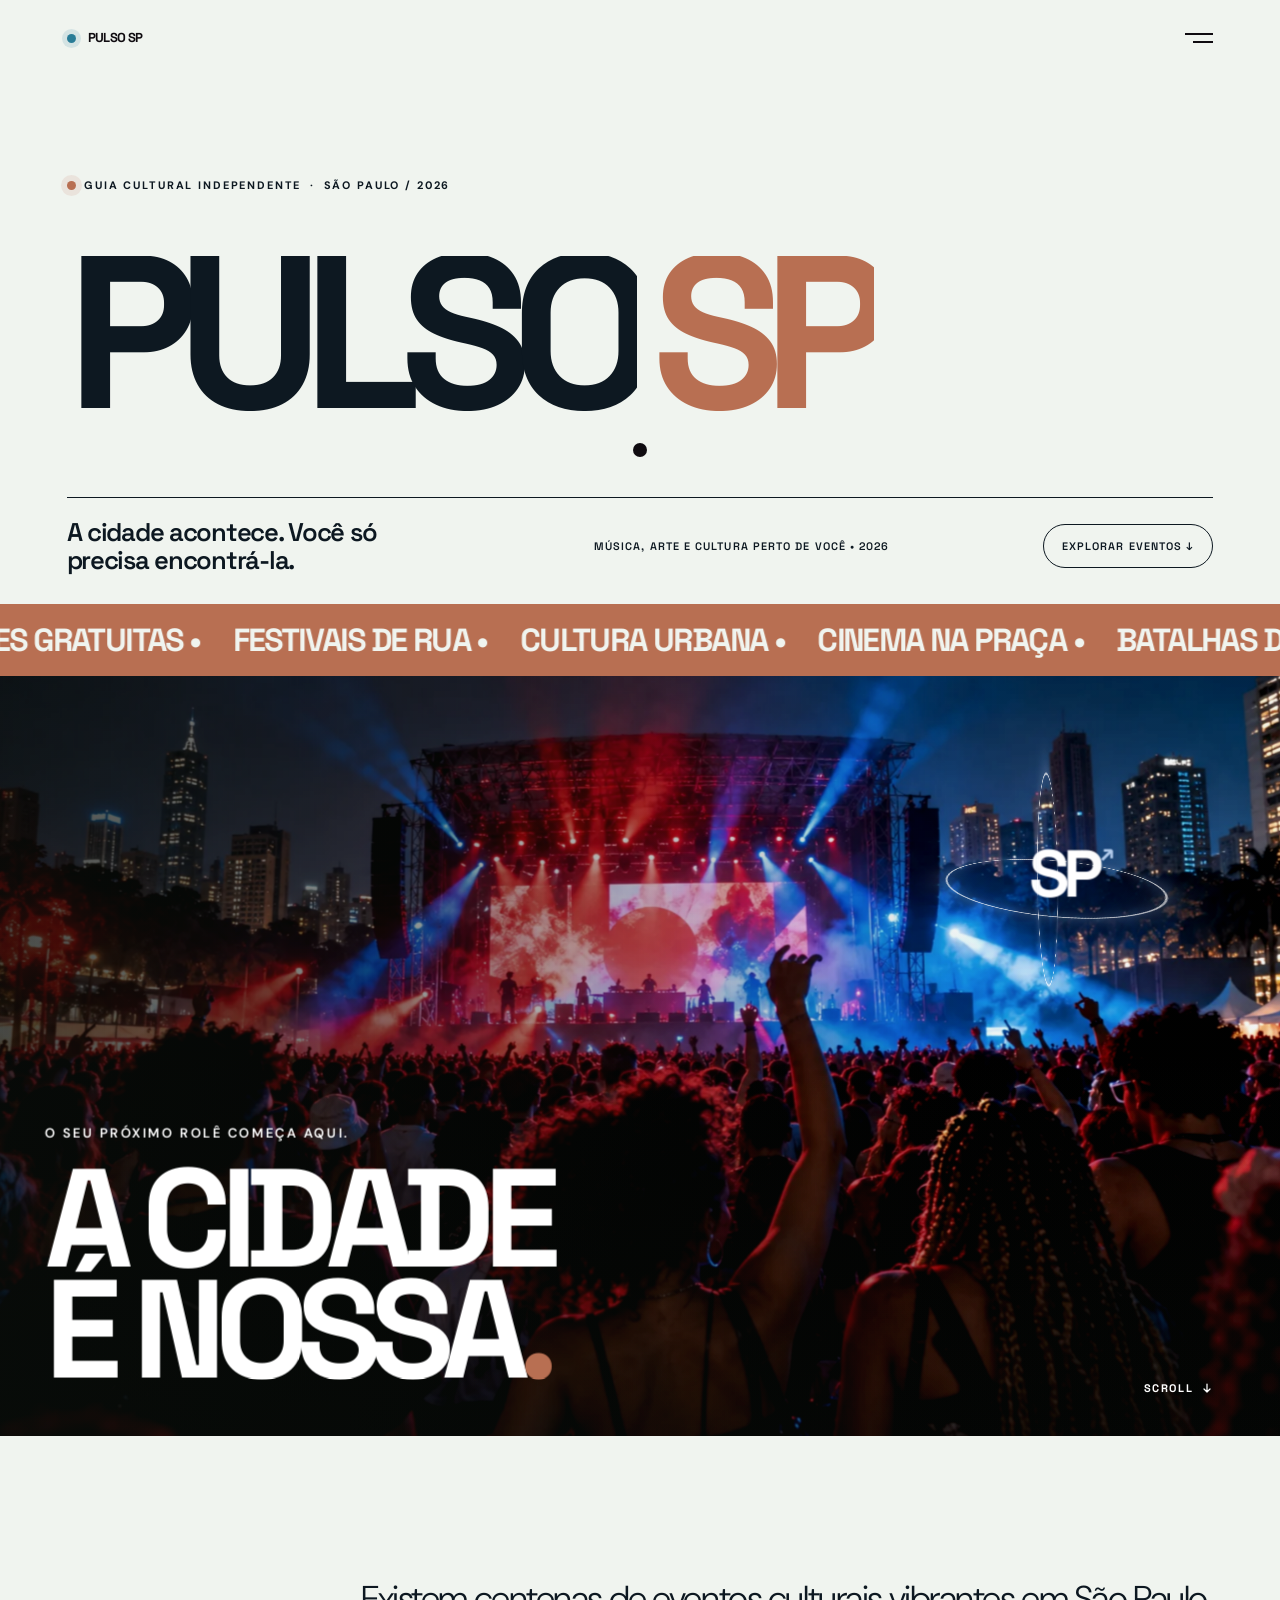
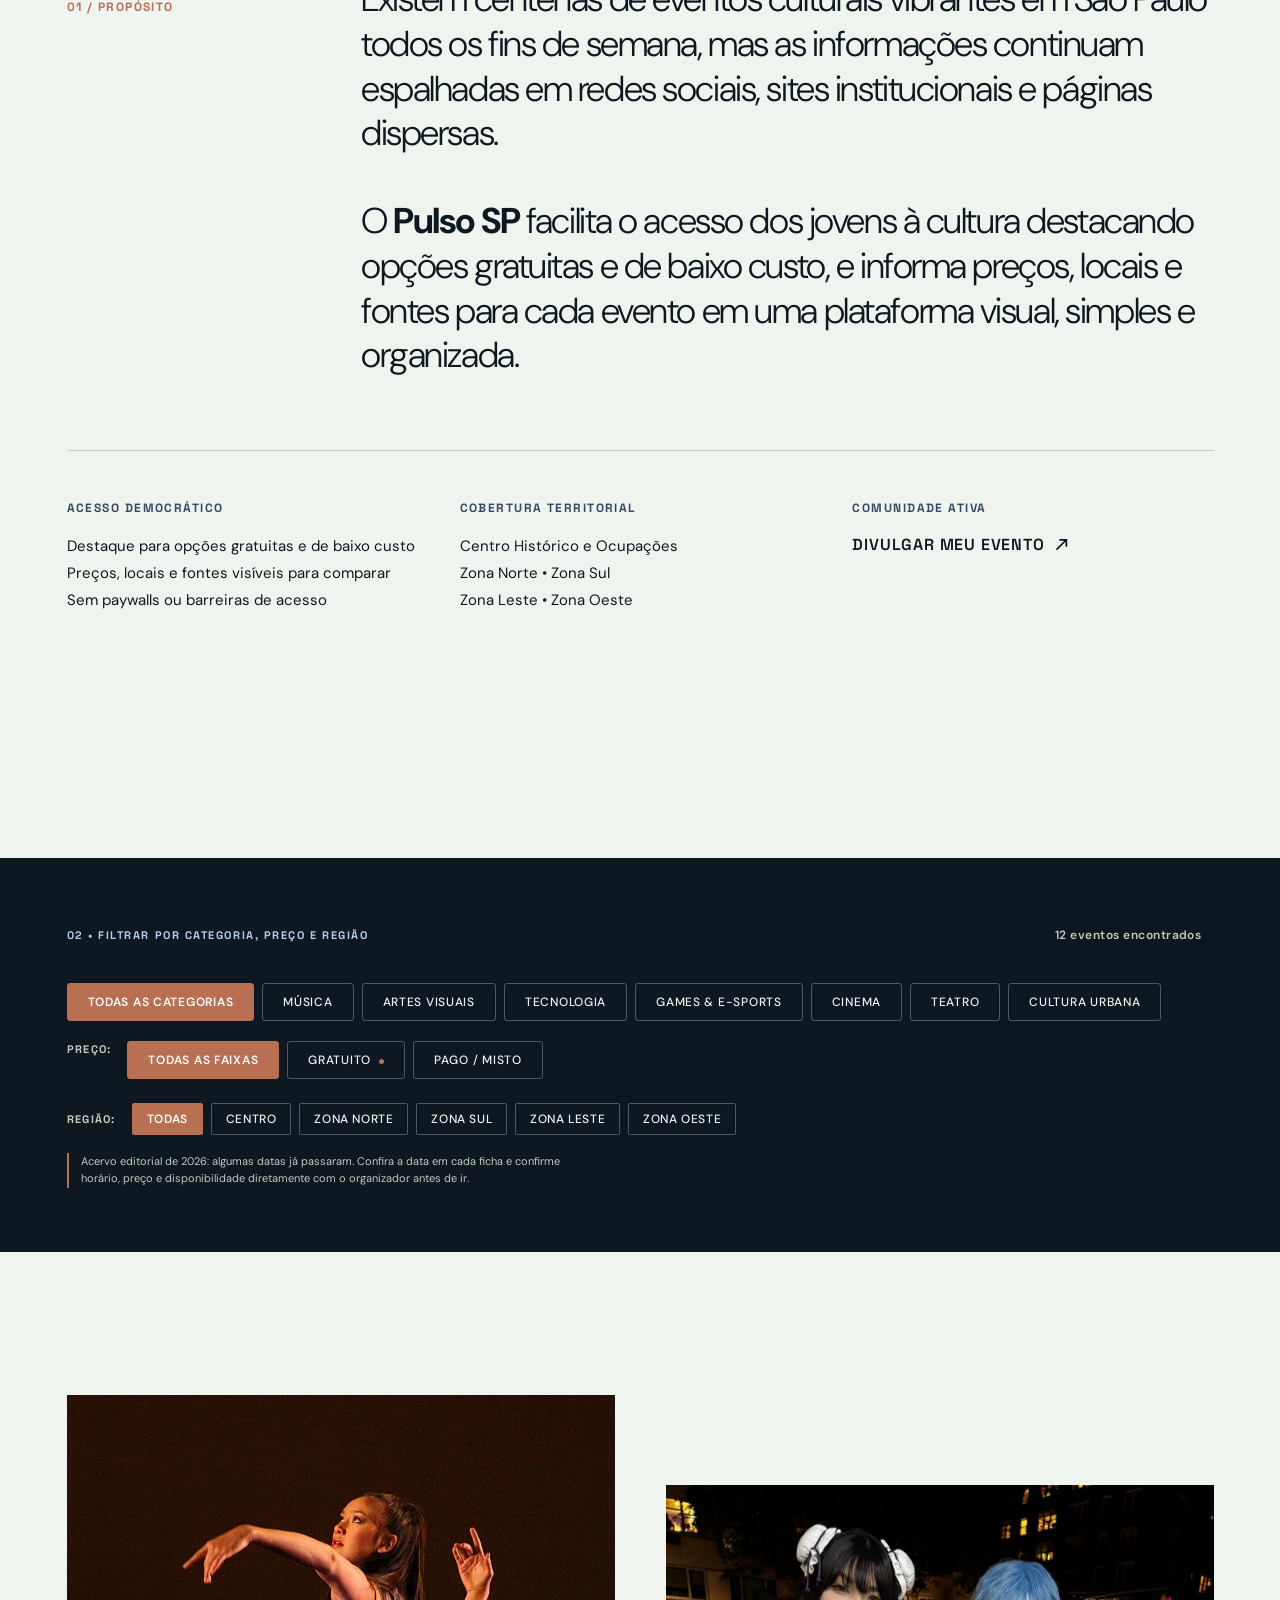
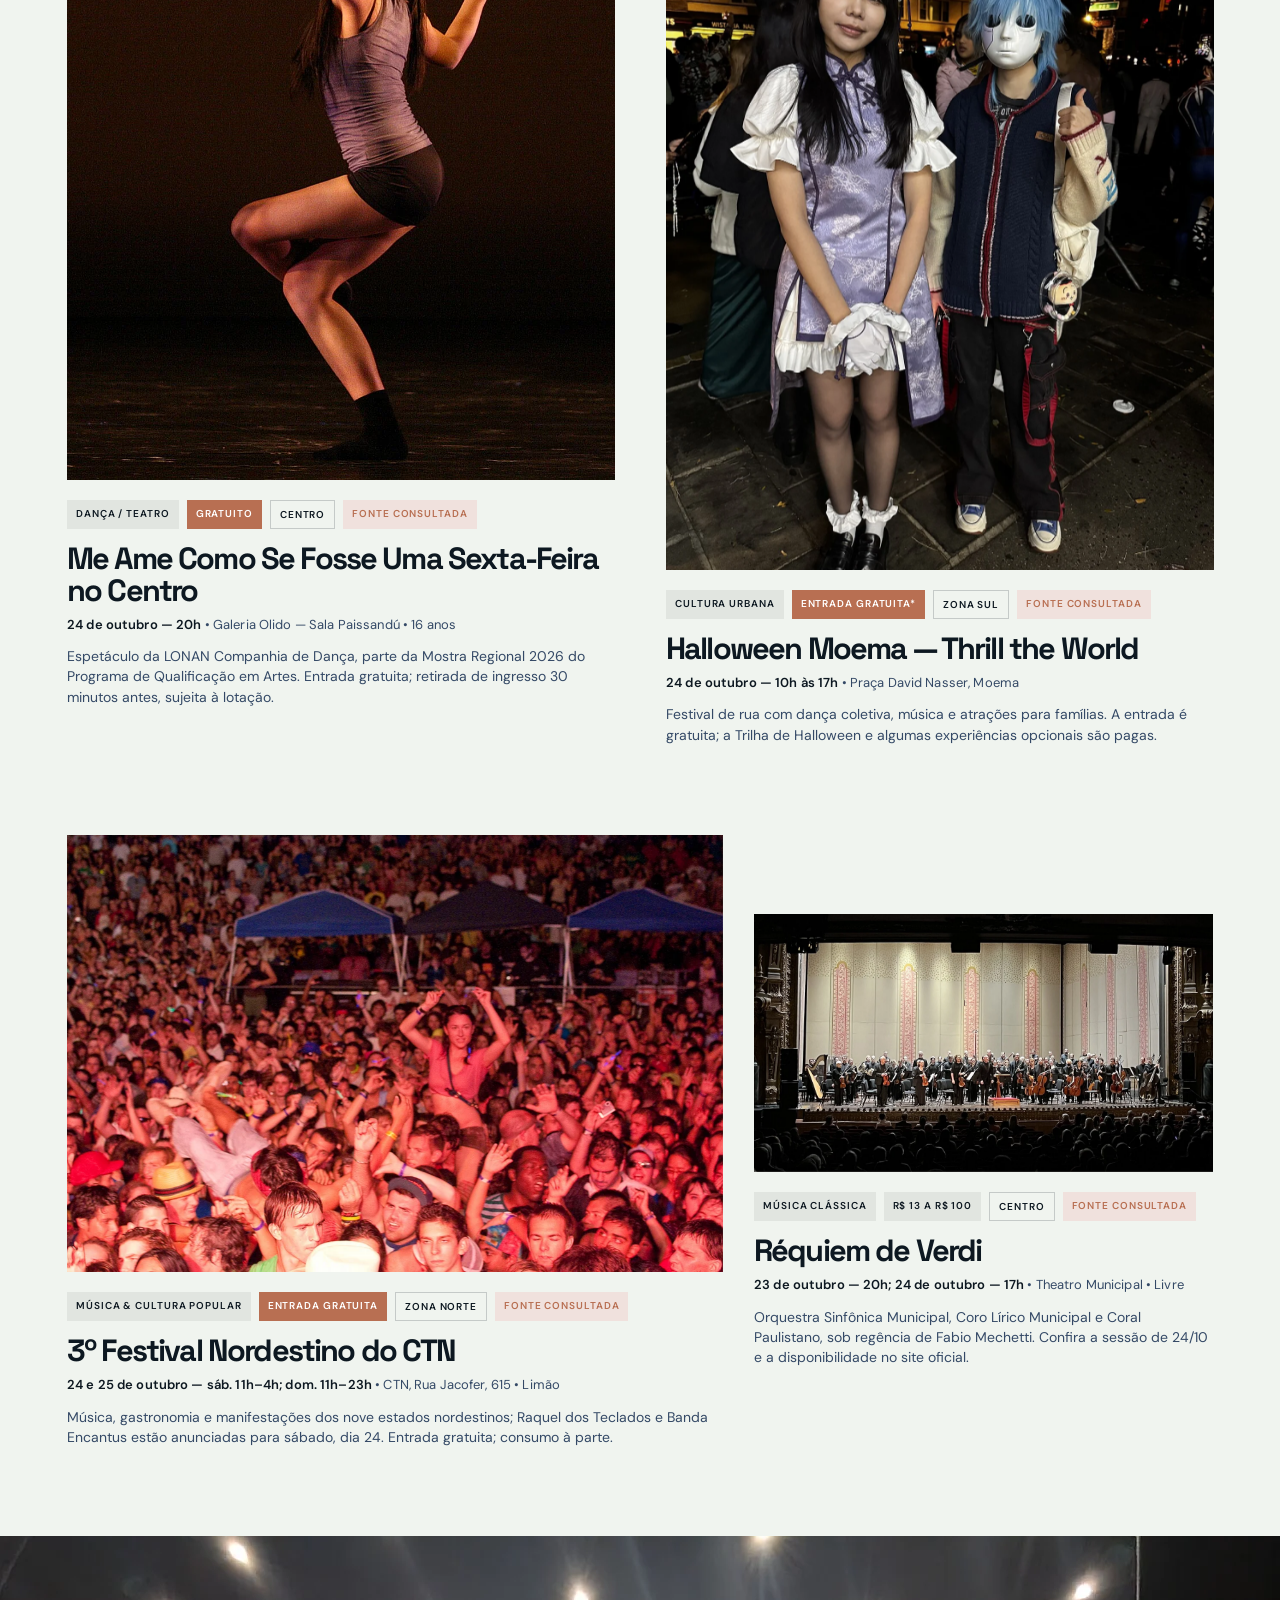
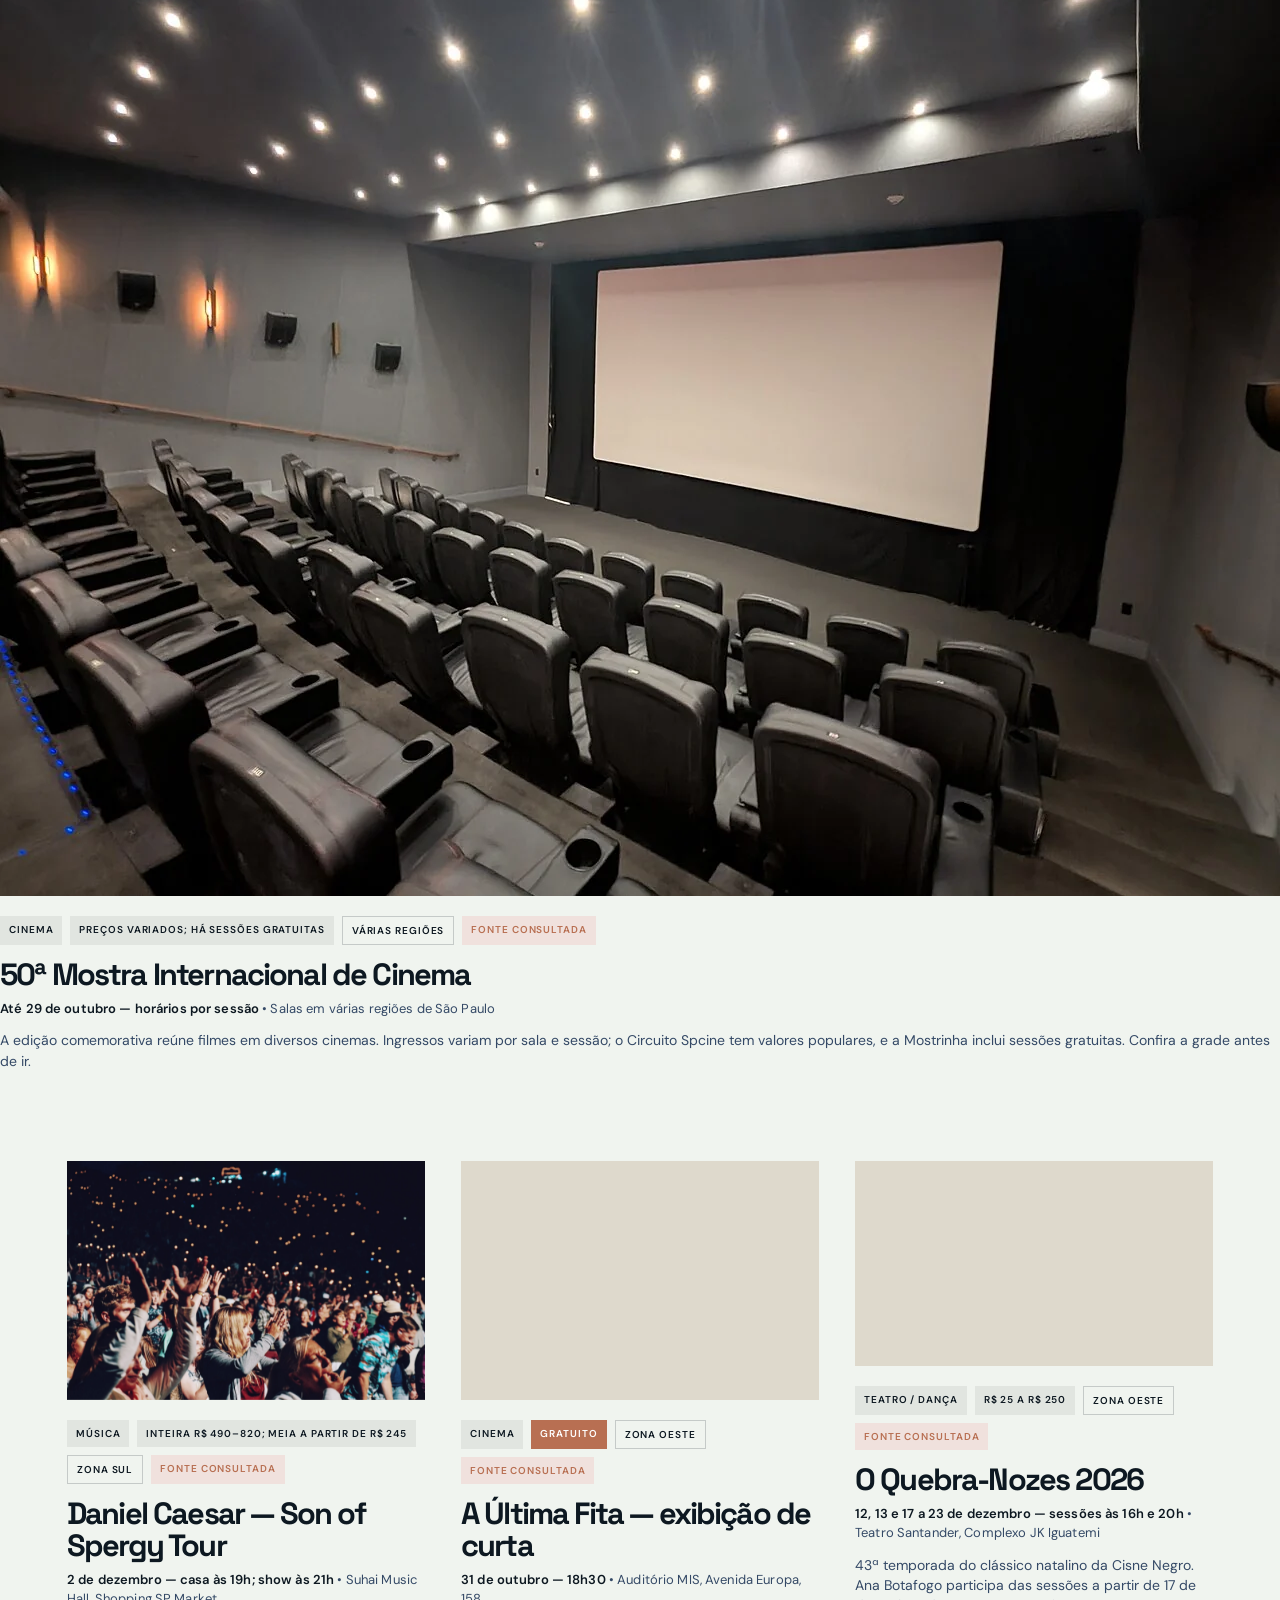
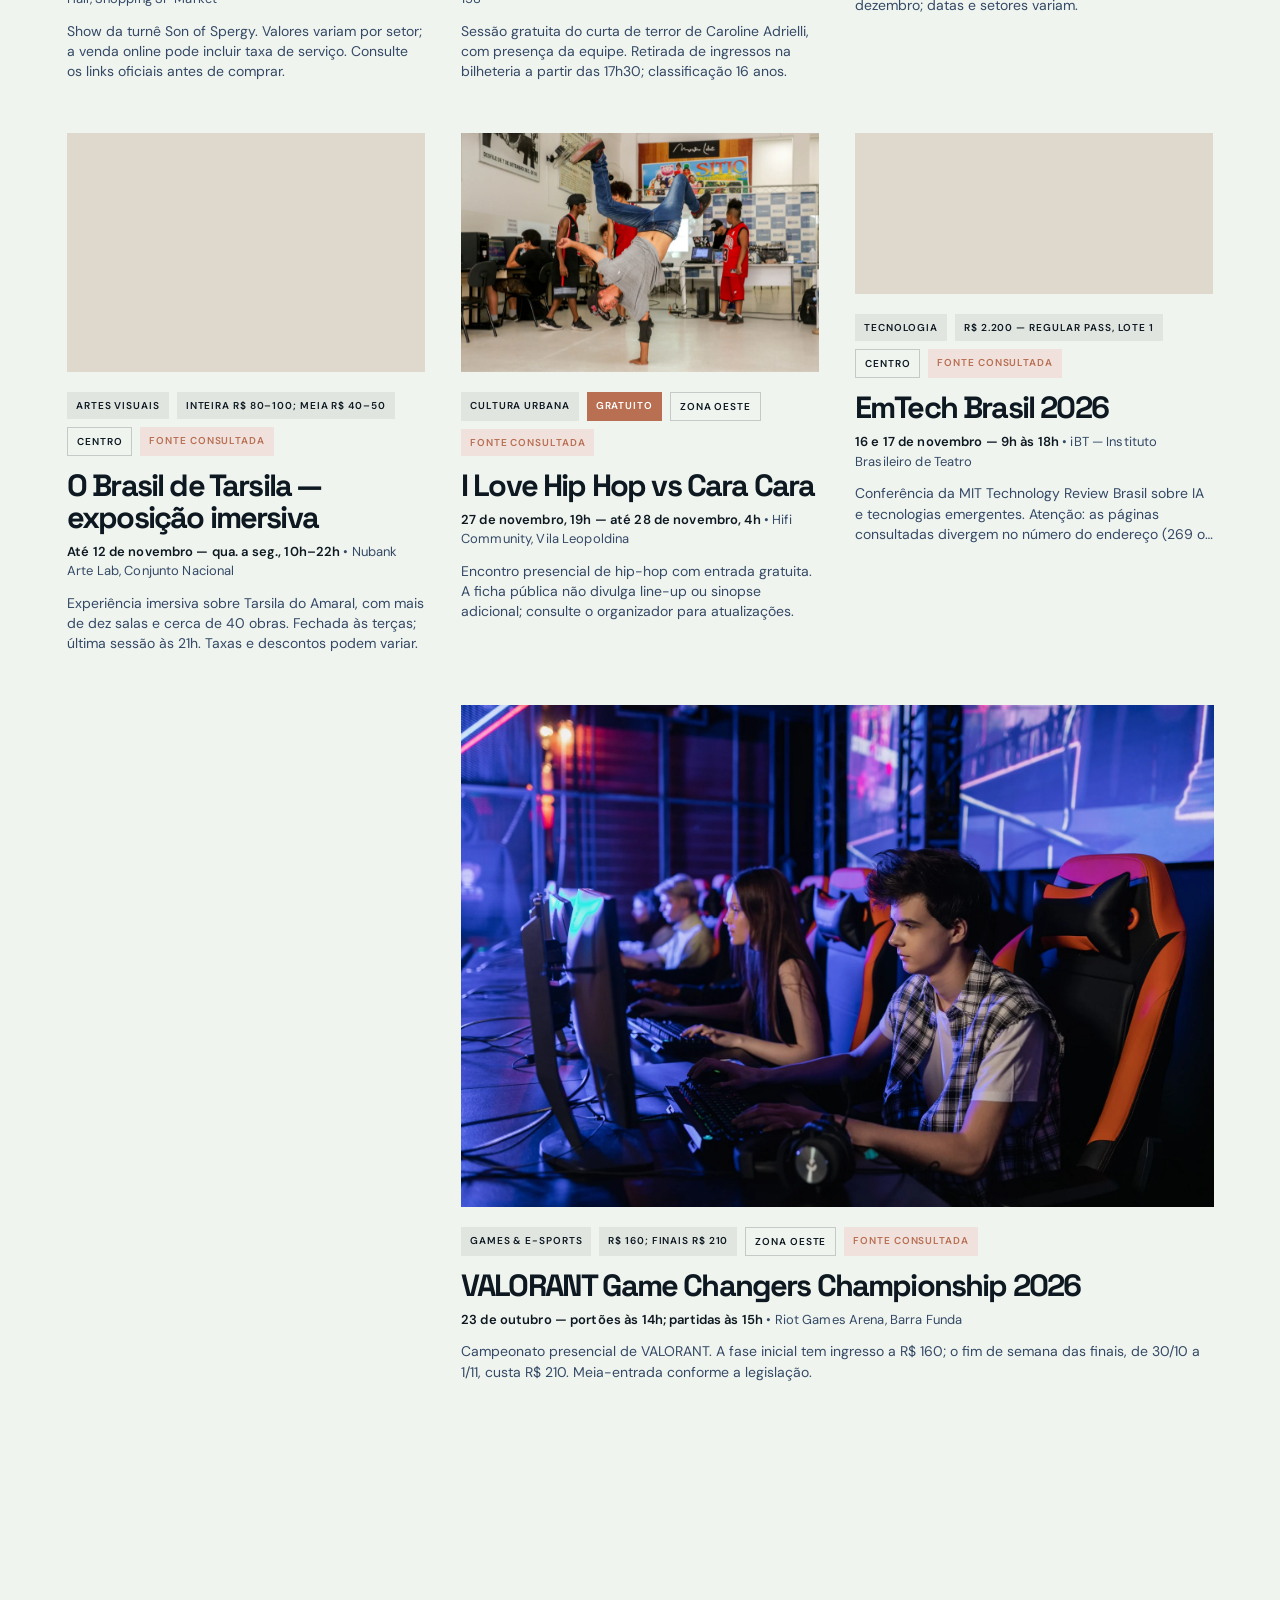
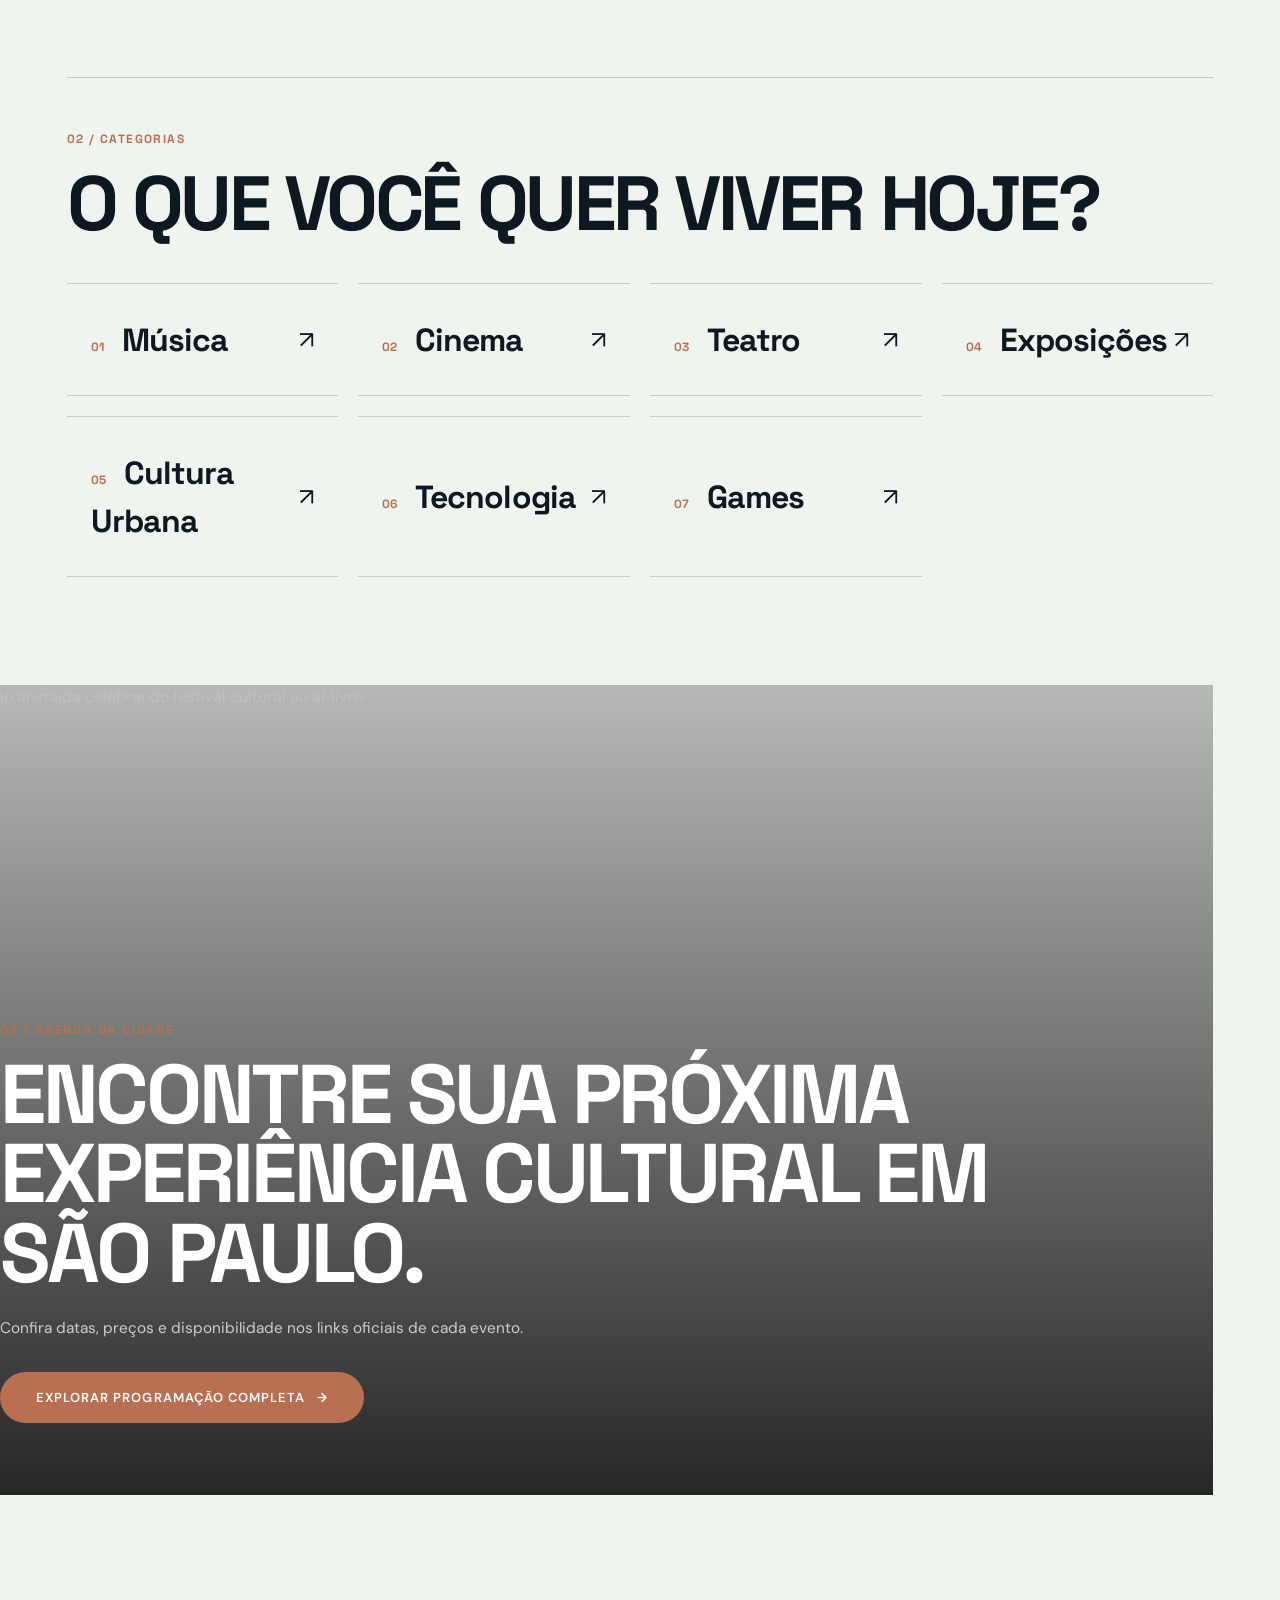
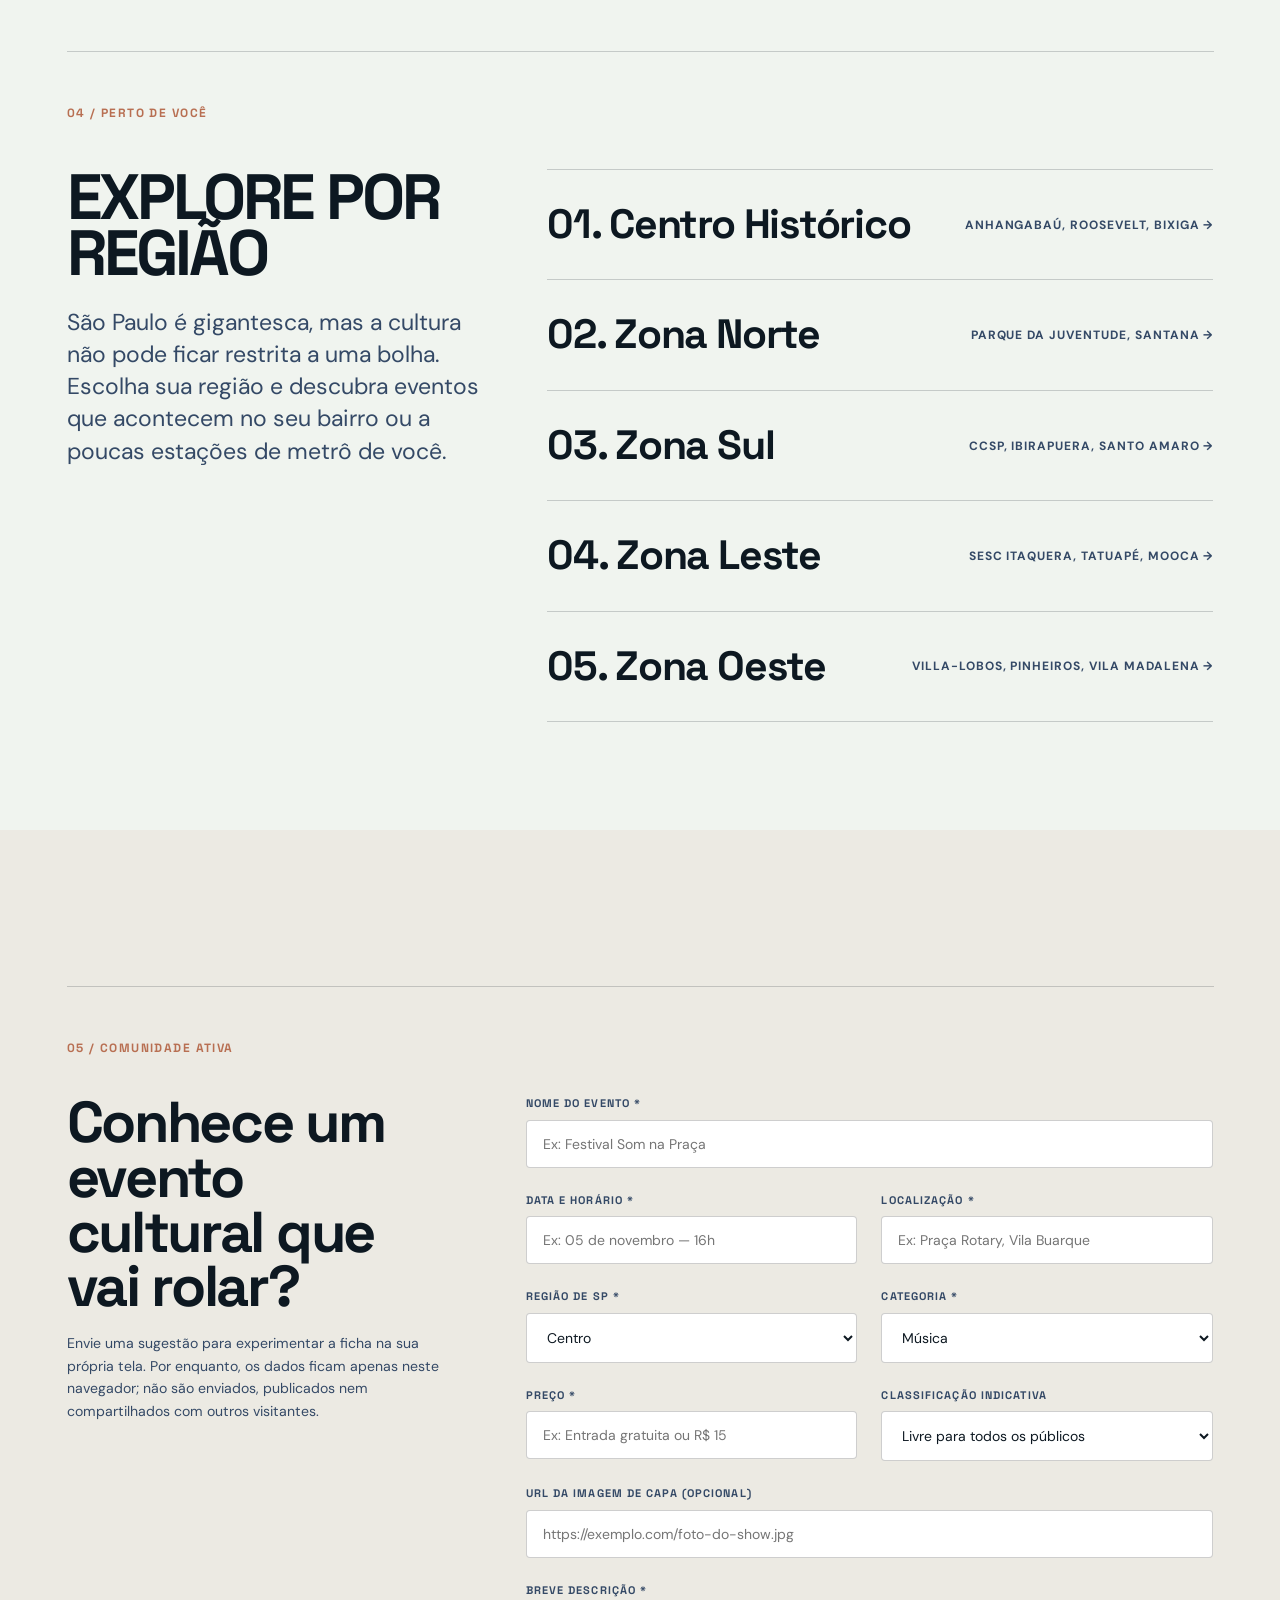
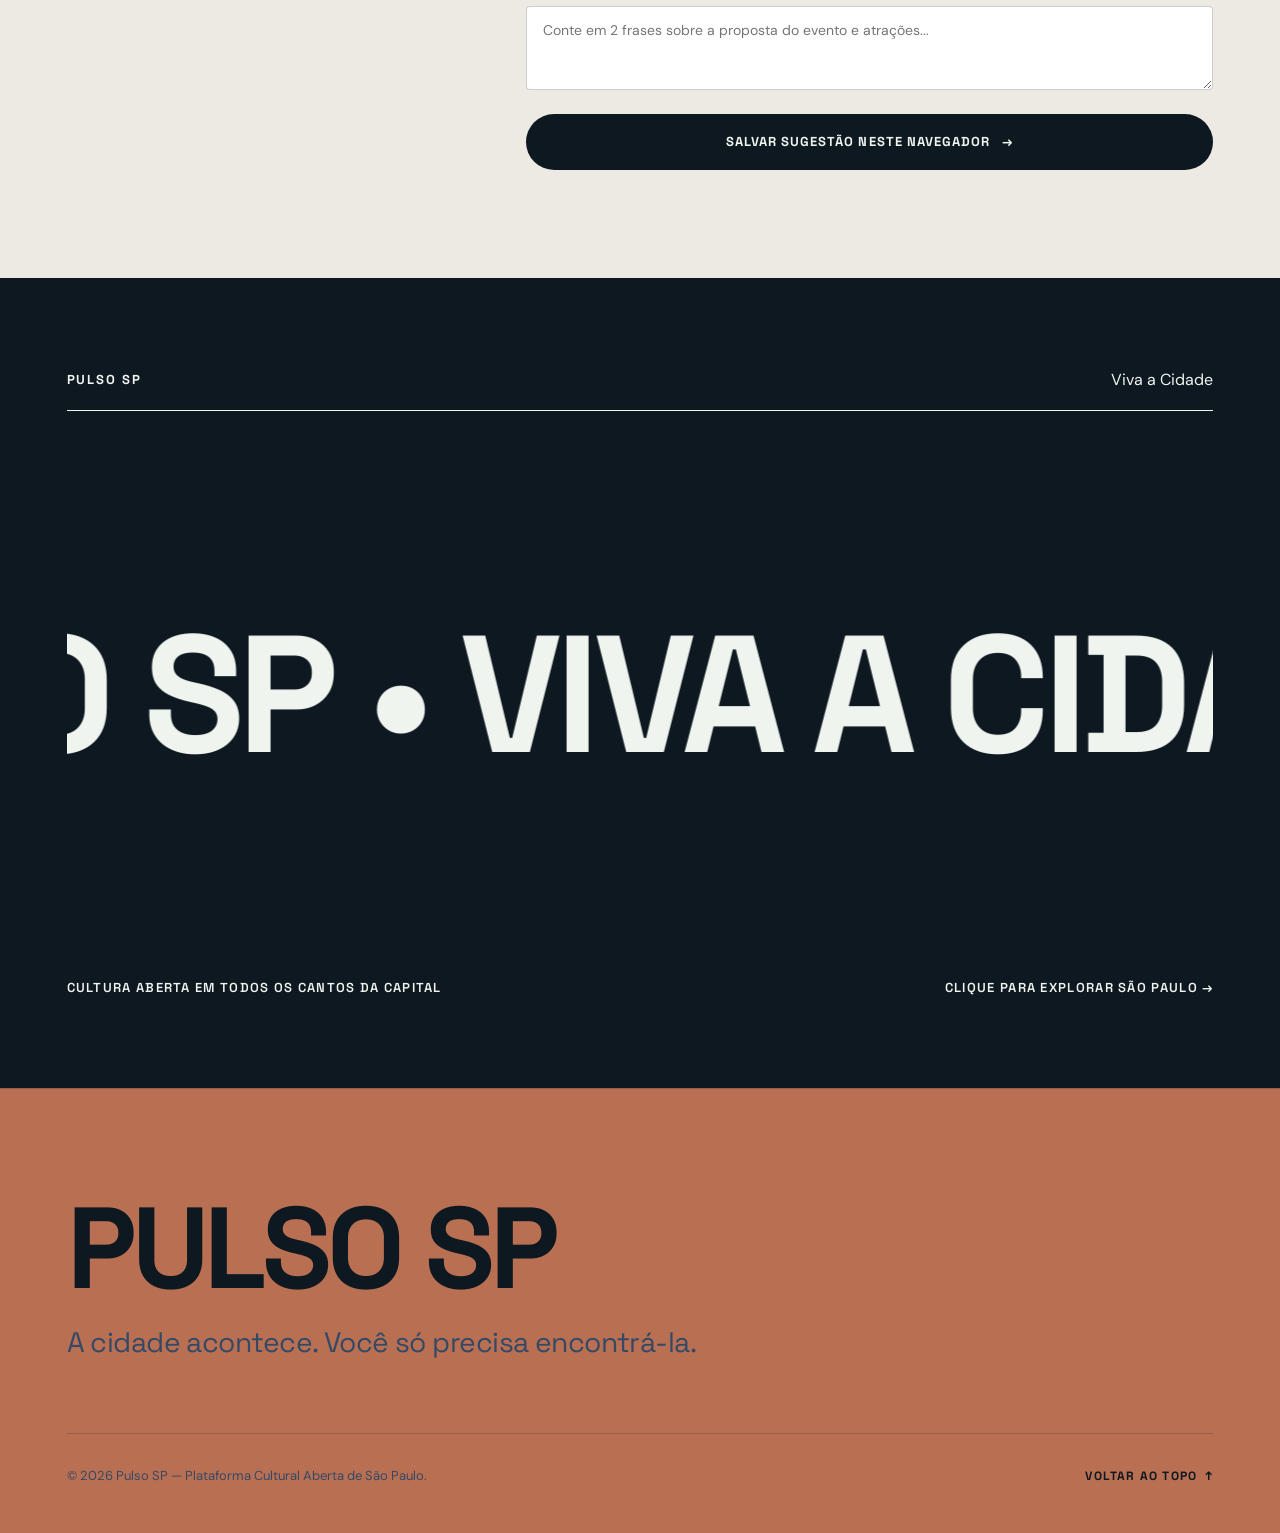
==== commit a8a62dd7: "Restore native scrolling and add lightweight 3D depth" ====
--- a/index.html
+++ b/index.html
@@ -14,7 +14,6 @@
   <link rel="stylesheet" href="css/experience.css">
 
   <!-- Production Libraries: Lenis (Smooth Scroll) & GSAP 3 + ScrollTrigger -->
-  <script src="https://cdn.jsdelivr.net/npm/lenis@1.1.18/dist/lenis.min.js"></script>
   <script src="https://cdn.jsdelivr.net/npm/gsap@3.12.5/dist/gsap.min.js"></script>
   <script src="https://cdn.jsdelivr.net/npm/gsap@3.12.5/dist/ScrollTrigger.min.js"></script>
 
@@ -172,6 +171,7 @@
           height="1350"
         >
         <div class="hero-cover-shade" aria-hidden="true"></div>
+        <div class="hero-orbit" aria-hidden="true"><span class="hero-orbit-ring hero-orbit-ring-a"></span><span class="hero-orbit-ring hero-orbit-ring-b"></span><span class="hero-orbit-core">SP<span>↗</span></span></div>
         <div class="hero-cover-copy" aria-hidden="true"><span>O seu próximo rolê começa aqui.</span><strong>A CIDADE<br>É NOSSA<span class="hero-cover-period">.</span></strong></div>
         <div class="hero-scroll-indicator" aria-hidden="true">
           <span>Scroll</span>
--- a/css/experience.css
+++ b/css/experience.css
@@ -12,7 +12,7 @@
   --border: rgba(13, 24, 33, .19);
   --gutter: clamp(20px, 5.2vw, 90px);
 }
-html { scroll-behavior: smooth; }
+html { scroll-behavior: auto; }
 body { background: var(--bg); }
 .site-header { height: 76px; }
 .header-back-link { font-weight: 700; letter-spacing: -.05em; }
@@ -51,8 +51,19 @@
 .hero-marquee-wrap { background: var(--accent); border: 0; padding: 12px 0; }
 .marquee-item { font-size: clamp(1.3rem, 2.5vw, 2.8rem); color: var(--bg); -webkit-text-stroke: 0; letter-spacing: -.05em; }
 .hero-cover-wrapper { margin-top: 0; height: min(78vw, 760px); min-height: 460px; }
+.hero-cover-wrapper { perspective: 1200px; transform-style: preserve-3d; }
+.hero-cover-wrapper .hero-cover-img { transform: scale(1.035) rotateX(var(--depth-x, 0deg)) rotateY(var(--depth-y, 0deg)); transition: transform .35s ease-out; }
+.hero-cover-wrapper .hero-cover-copy { transform: translateZ(45px); }
 .hero-cover-img { height: 100%; object-position: center 45%; filter: saturate(.75) contrast(1.13); }
 .hero-cover-shade { position: absolute; inset: 0; background: linear-gradient(90deg, rgba(9,13,10,.75), rgba(9,13,10,.05) 75%), linear-gradient(0deg, rgba(9,13,10,.42), transparent 50%); pointer-events: none; }
+.hero-orbit { position: absolute; top: 12%; right: 9%; width: clamp(130px, 18vw, 260px); aspect-ratio: 1; display: grid; place-items: center; transform-style: preserve-3d; perspective: 700px; pointer-events: none; }
+.hero-orbit-ring { position: absolute; inset: 5%; border: 2px solid rgba(255,255,255,.7); border-radius: 50%; box-shadow: 0 0 30px rgba(180,205,237,.32), inset 0 0 25px rgba(180,205,237,.22); }
+.hero-orbit-ring-a { transform: rotateX(66deg) rotateZ(25deg); animation: orbit-a 9s linear infinite; }
+.hero-orbit-ring-b { transform: rotateY(66deg) rotateZ(-25deg); animation: orbit-b 12s linear infinite; }
+.hero-orbit-core { display: flex; align-items: flex-start; color: #fff; font: 700 clamp(2.2rem, 4.6vw, 5rem)/1 var(--font-display); letter-spacing: -.09em; text-shadow: 0 5px 25px rgba(0,0,0,.35); transform: translateZ(50px); }
+.hero-orbit-core span { font-size: .35em; color: #b4cded; margin-left: .1em; }
+@keyframes orbit-a { to { transform: rotateX(66deg) rotateZ(385deg); } }
+@keyframes orbit-b { to { transform: rotateY(66deg) rotateZ(335deg); } }
 .hero-cover-copy { position: absolute; left: var(--gutter); bottom: clamp(35px, 5vw, 80px); z-index: 2; color: #fff; }
 .hero-cover-copy > span { display: block; font: 600 clamp(12px, 1vw, 15px) var(--font-body); letter-spacing: .17em; text-transform: uppercase; margin-bottom: 22px; }
 .hero-cover-copy strong { display: block; font: 700 clamp(4rem, 10.5vw, 12rem)/.79 var(--font-display); letter-spacing: -.085em; }
@@ -68,9 +79,13 @@
 .filter-control-strip .filter-pill:hover, .filter-control-strip .region-pill:hover { border-color: #fff; }
 .filter-control-strip .filter-pill.is-active, .filter-control-strip .region-pill.is-active { background: var(--accent); border-color: var(--accent); color: #fff; }
 .gallery-card.event-card-item { transition: transform .35s cubic-bezier(.2,.7,.2,1); }
+.gallery-card.event-card-item { transform-style: preserve-3d; transform: perspective(1000px) rotateX(var(--depth-x, 0deg)) rotateY(var(--depth-y, 0deg)); }
+.gallery-card.event-card-item::after { content: ''; position: absolute; inset: 0; pointer-events: none; background: radial-gradient(circle at var(--light-x, 50%) var(--light-y, 50%), rgba(255,255,255,.15), transparent 46%); opacity: 0; transition: opacity .3s; }
+.gallery-card.event-card-item:hover::after { opacity: 1; }
 .gallery-container > .gallery-card.comp-fullwidth { margin-left: calc(-1 * var(--gutter)); }
-.gallery-card.event-card-item:hover { transform: translateY(-7px); }
+.gallery-card.event-card-item:hover { transform: perspective(1000px) translateY(-6px) rotateX(var(--depth-x, 0deg)) rotateY(var(--depth-y, 0deg)); }
 .gallery-card.event-card-item .reveal-clip { border-radius: 0 !important; background: #ded9cc; }
+.gallery-card.event-card-item .reveal-clip { clip-path: none; will-change: auto; }
 .gallery-card.event-card-item .parallax-img { transition: filter .35s; }
 .gallery-card.event-card-item:hover .parallax-img { filter: saturate(1.2); }
 .card-event-badge-strip { margin-top: 20px; }
@@ -98,8 +113,10 @@
   .hero-cover-wrapper { min-height: 510px; }
   .hero-cover-copy strong { font-size: 16vw; }
   .hero-cover-shade { background: linear-gradient(0deg, rgba(9,13,10,.78), transparent 85%); }
+  .hero-orbit { top: 11%; right: 4%; opacity: .8; }
 }
 @media (prefers-reduced-motion: reduce) {
+  .hero-orbit-ring { animation: none; }
   .gallery-card.event-card-item, .category-card-btn, .region-row-btn { transition: none; }
   .gallery-card.event-card-item:hover, .category-card-btn:hover, .region-row-btn:hover { transform: none; }
 }
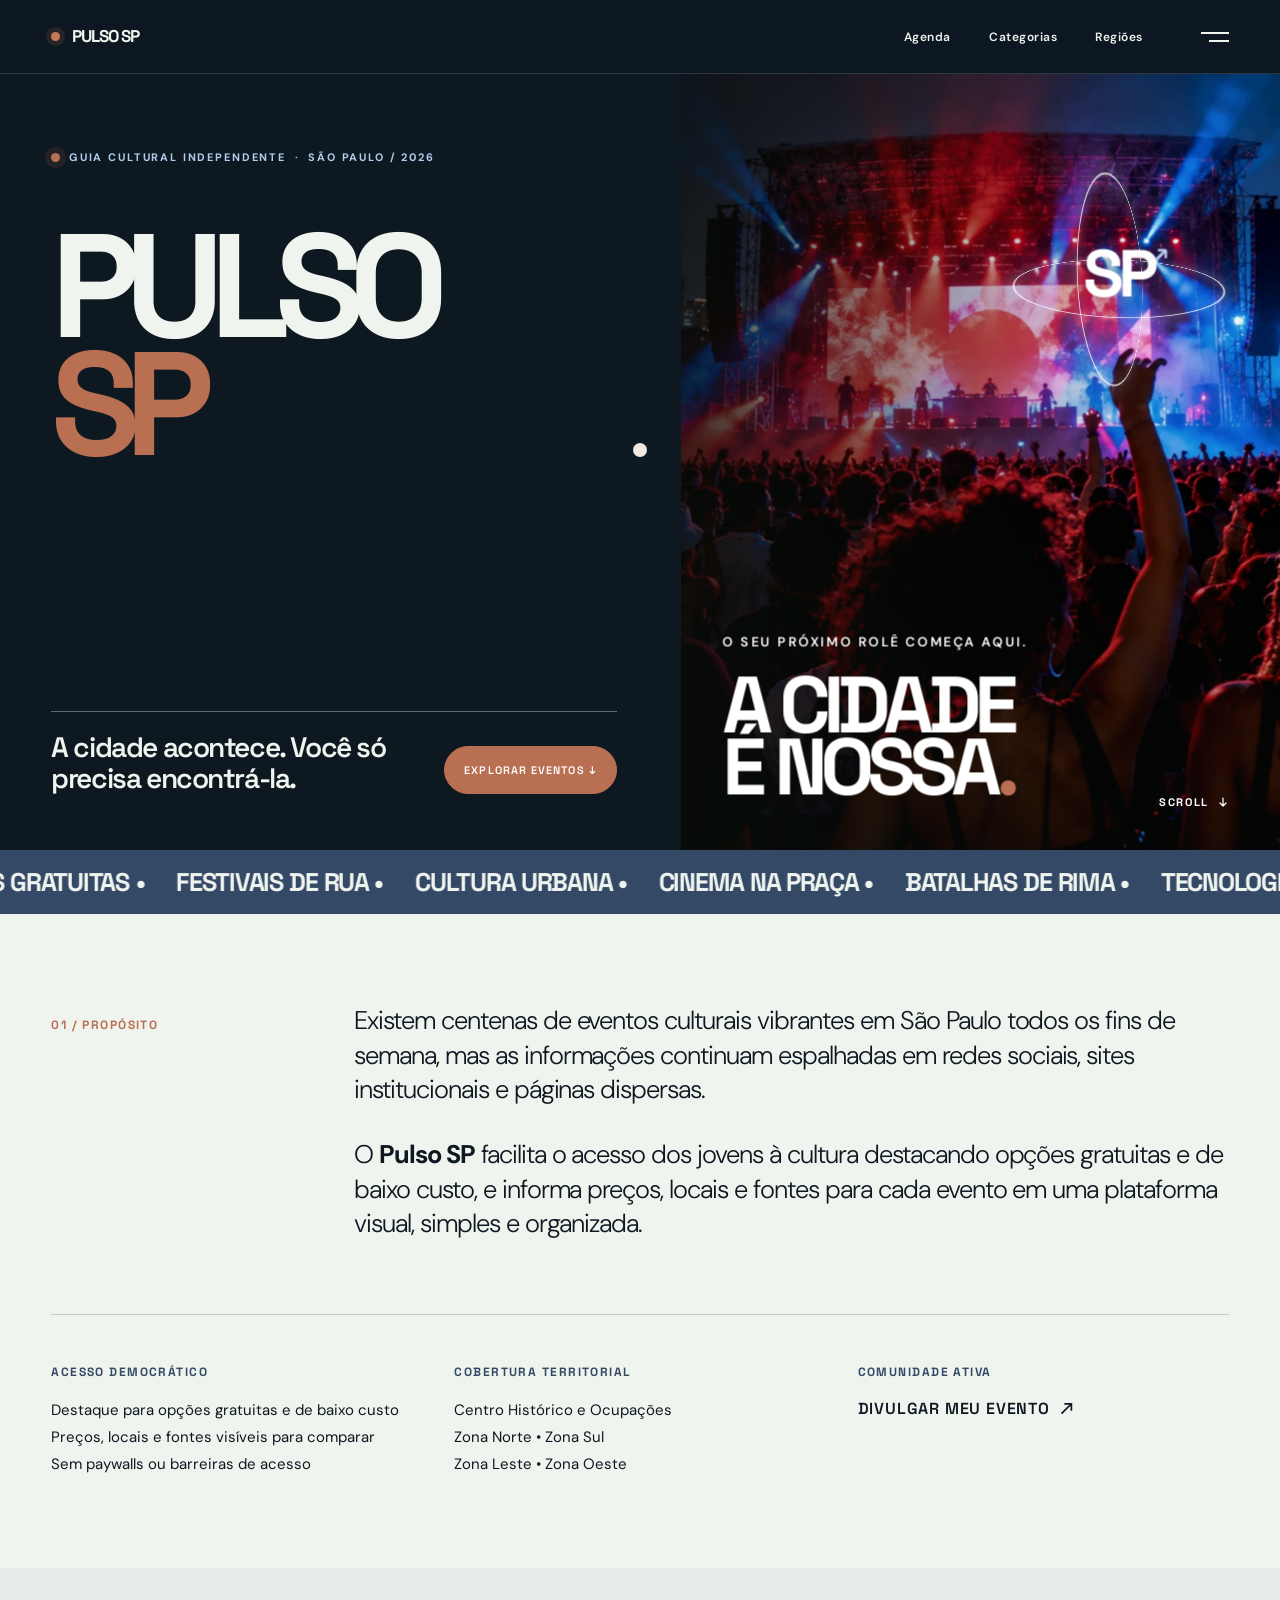
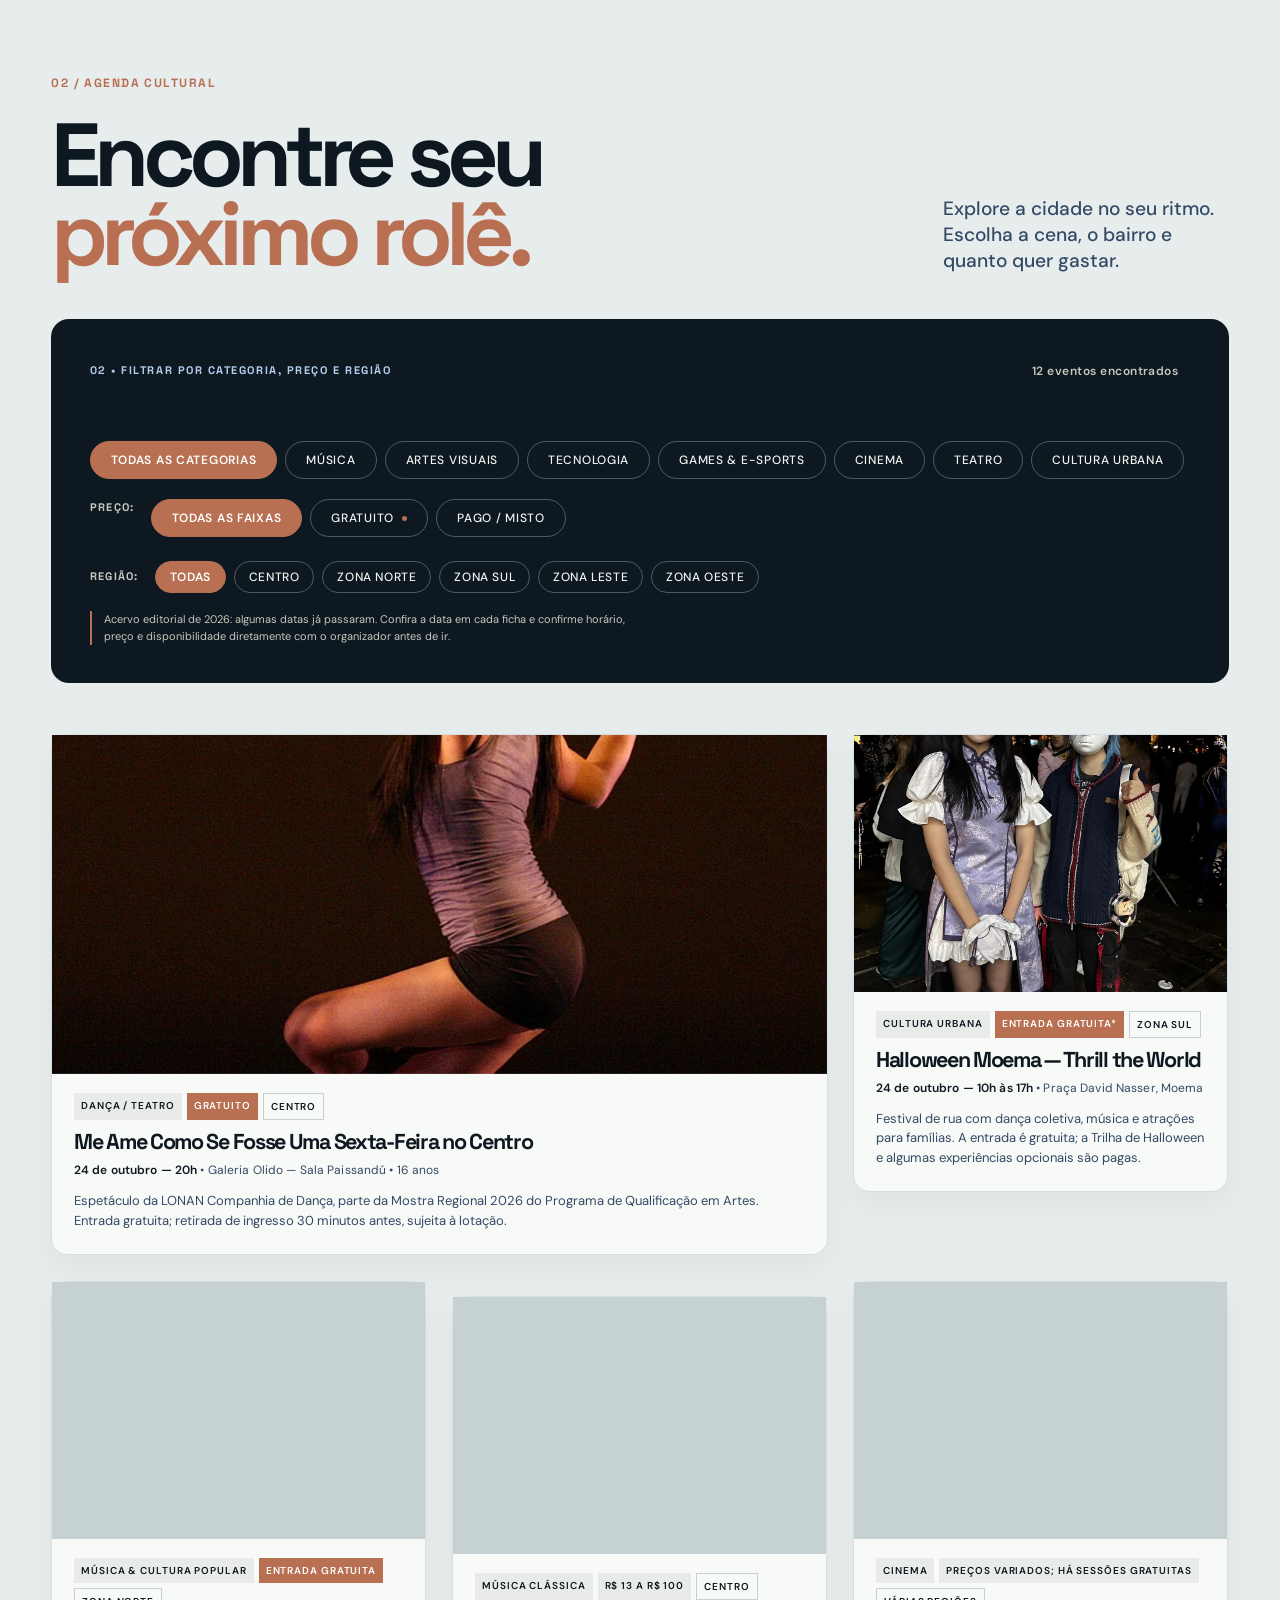
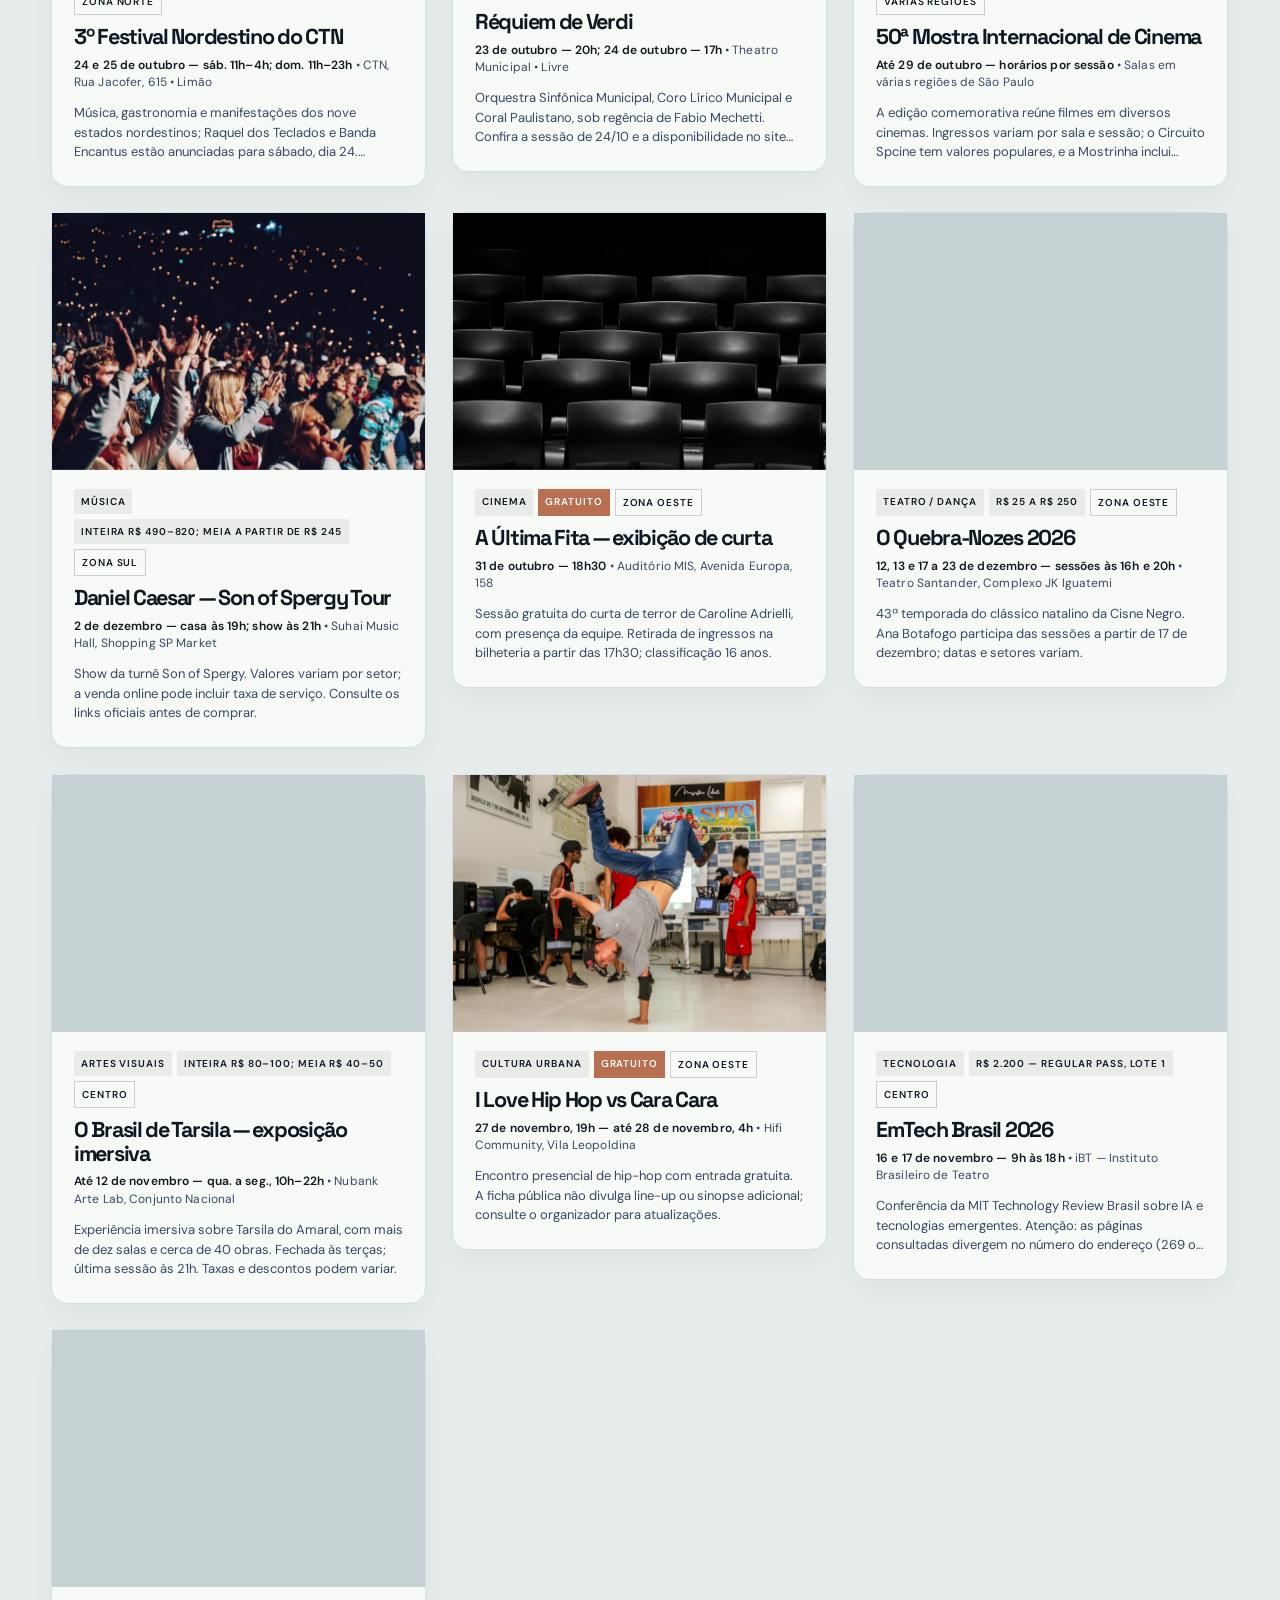
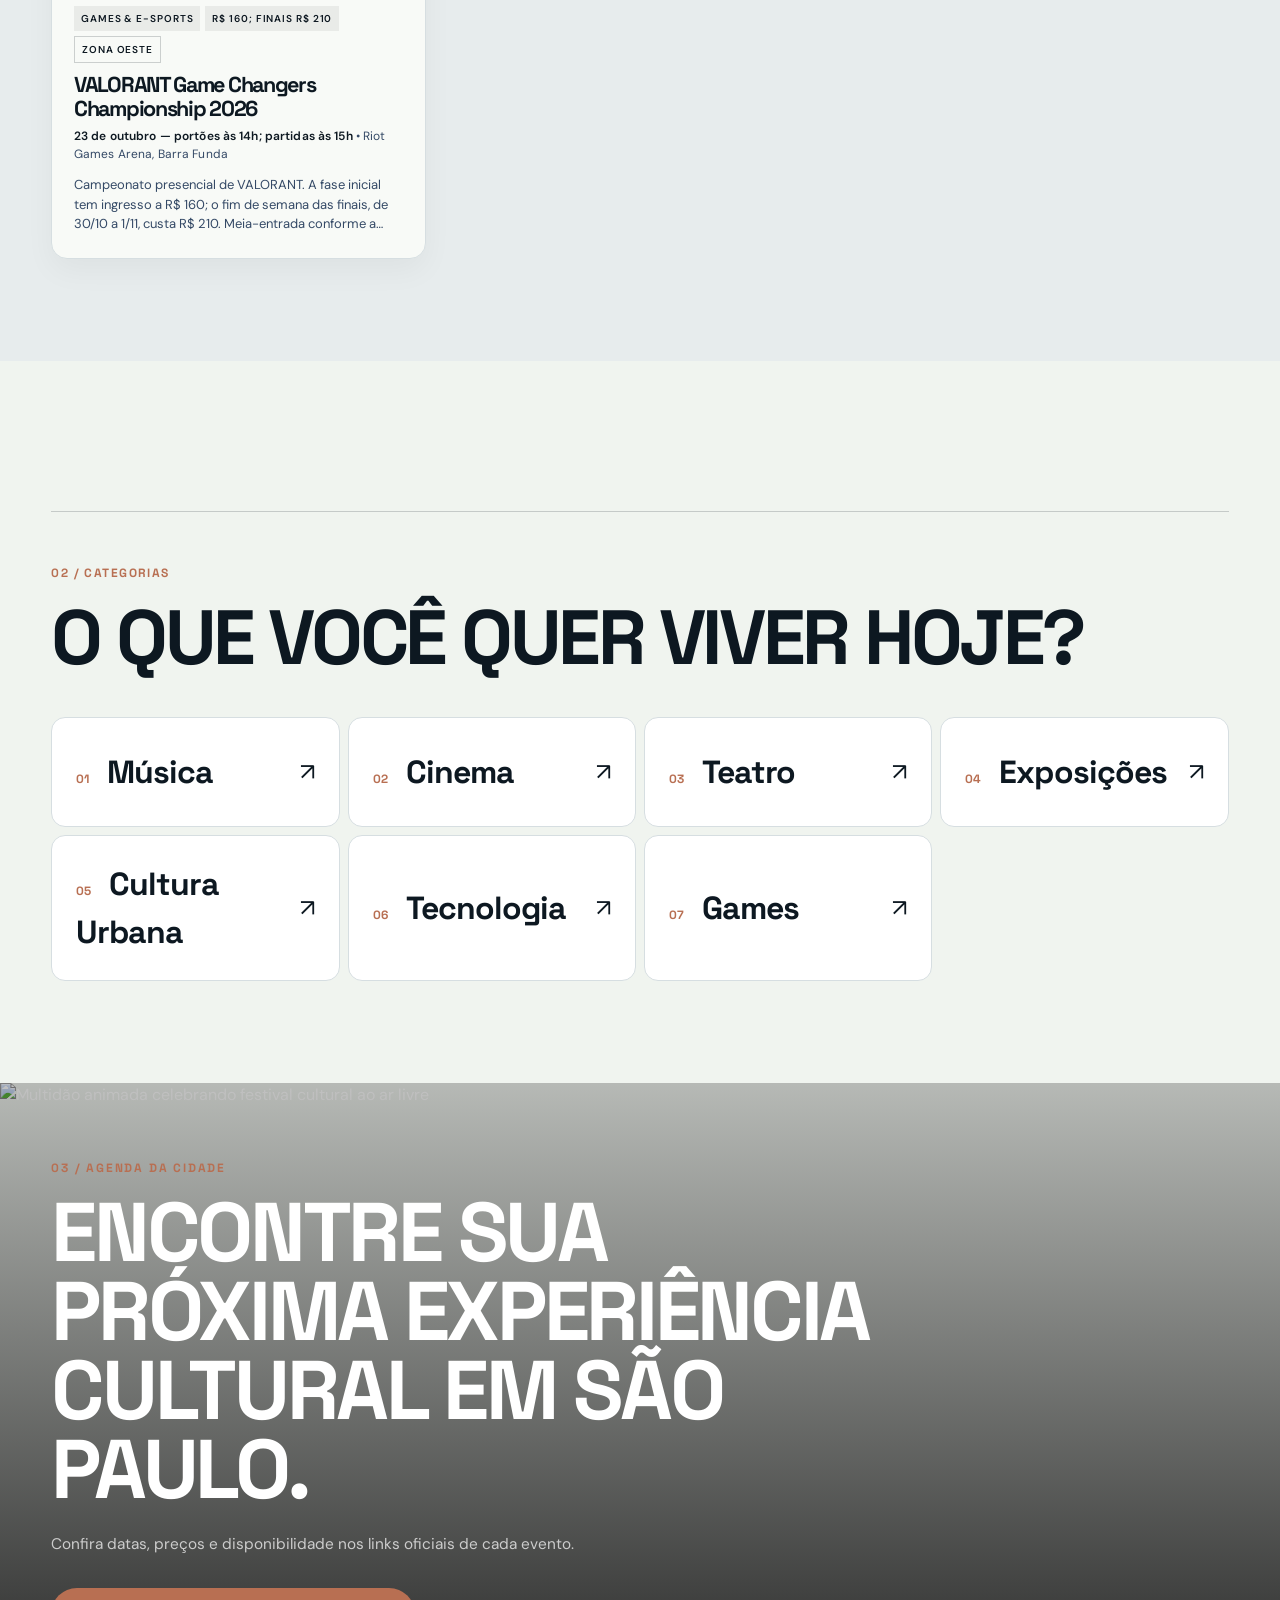
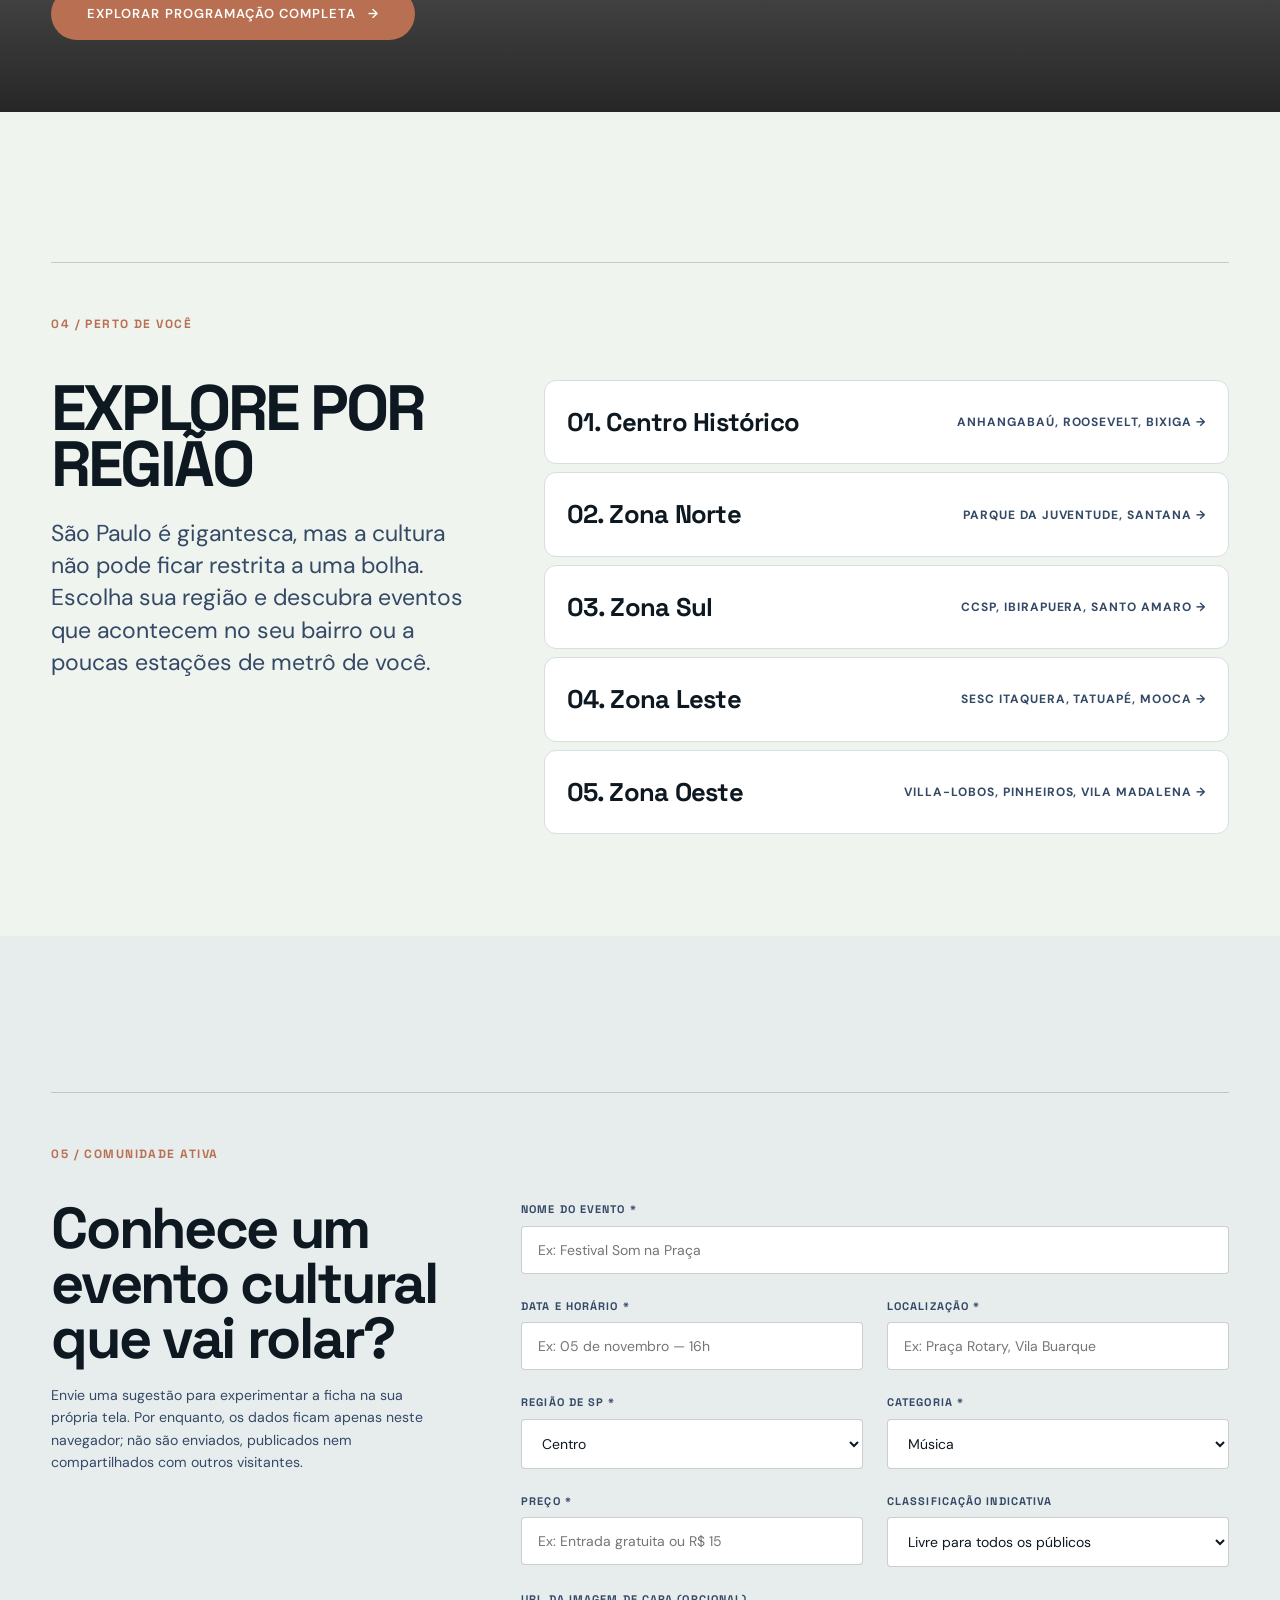
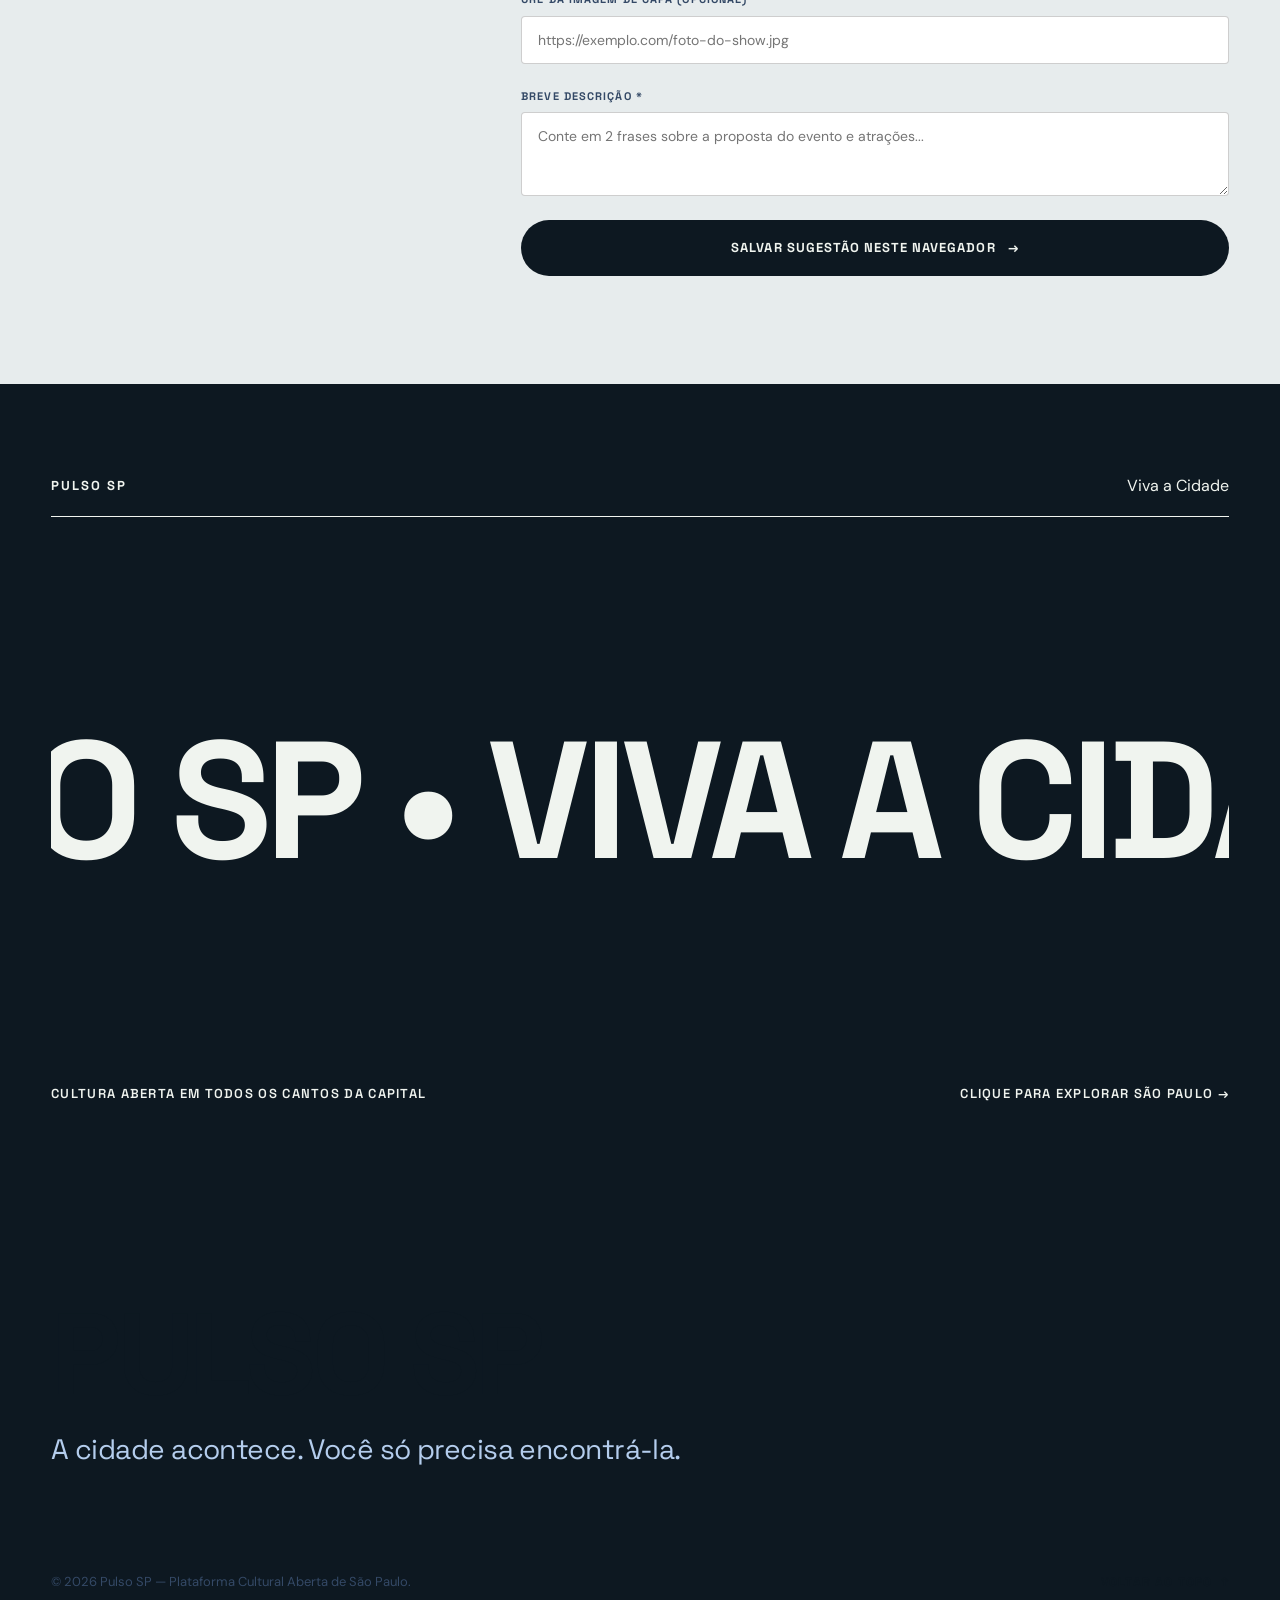
==== commit e41b50a9: "Rebuild Pulso SP page hierarchy and event catalog" ====
--- a/index.html
+++ b/index.html
@@ -12,6 +12,7 @@
   <!-- Core Stylesheet -->
   <link rel="stylesheet" href="css/style.css">
   <link rel="stylesheet" href="css/experience.css">
+  <link rel="stylesheet" href="css/redesign.css?v=3">
 
   <!-- Production Libraries: Lenis (Smooth Scroll) & GSAP 3 + ScrollTrigger -->
   <script src="https://cdn.jsdelivr.net/npm/gsap@3.12.5/dist/gsap.min.js"></script>
@@ -51,6 +52,10 @@
       <span class="pulse-dot" aria-hidden="true"></span>
       <span>PULSO SP</span>
     </a>
+
+    <nav class="header-quick-links" aria-label="Navegação principal">
+      <a href="#eventos">Agenda</a><a href="#categorias">Categorias</a><a href="#regioes">Regiões</a>
+    </nav>
 
     <button class="menu-toggle-btn" aria-label="Abrir menu de navegação" aria-expanded="false" aria-controls="fullscreen-menu">
       <span class="menu-toggle-line"></span>
@@ -237,6 +242,8 @@
     <!-- ============================================================== -->
     <section class="gallery-section" id="eventos">
 
+      <div class="agenda-heading"><div><span class="editorial-label">02 / AGENDA CULTURAL</span><h2>Encontre seu<br><em>próximo rolê.</em></h2></div><p>Explore a cidade no seu ritmo. Escolha a cena, o bairro e quanto quer gastar.</p></div>
+
       <!-- Barra de Filtros Funcionais -->
       <div class="filter-control-strip">
         <div class="filter-header-row">
--- a/css/redesign.css
+++ b/css/redesign.css
@@ -0,0 +1,74 @@
+/* Layout v3: uma capa, um catálogo legível, caminhos claros. */
+:root { --gutter: clamp(20px, 4vw, 64px); }
+body { background: var(--bg); }
+.site-header { height: 74px; padding-inline: var(--gutter); background: rgba(13,24,33,.94); color: #f0f4ef; mix-blend-mode: normal; border-bottom: 1px solid rgba(255,255,255,.14); backdrop-filter: blur(16px); }
+.site-header.is-scrolled { background: rgba(13,24,33,.96); }
+.site-header .header-back-link, .site-header.is-scrolled .header-back-link, .site-header .header-quick-links a { color: #f0f4ef; }
+.site-header .menu-toggle-line, .site-header.is-scrolled .menu-toggle-line { background-color: #f0f4ef; }
+.header-back-link { font-size: 17px; letter-spacing: -.06em; }
+.header-quick-links { display: flex; align-items: center; gap: clamp(20px, 3vw, 48px); margin-left: auto; margin-right: 42px; font: 600 12px var(--font-body); letter-spacing: .04em; }
+.header-quick-links a { padding-block: 10px; transition: color .2s; }
+.header-quick-links a:hover { color: #b4cded; }
+.menu-toggle-line { background: #f0f4ef; }
+main { overflow: clip; }
+.hero-section { display: grid; grid-template-columns: minmax(0, 1fr) minmax(0, .88fr); grid-template-rows: minmax(600px, calc(100svh - 124px)) auto; column-gap: 0; padding: 74px 0 0; min-height: 0; background: #0d1821; color: #f0f4ef; }
+.hero-header-box { grid-column: 1; grid-row: 1; align-self: stretch; padding: clamp(50px, 6vw, 96px) clamp(30px, 5vw, 86px) 56px var(--gutter); display: flex; flex-direction: column; justify-content: center; min-width: 0; }
+.hero-eyebrow { color: #b4cded; margin-bottom: clamp(35px, 5vw, 78px); }
+.hero-section .hero-title { color: #f0f4ef; font-size: clamp(5.3rem, 11.5vw, 13.5rem); line-height: .8; letter-spacing: -.1em; display: block; padding: 0 0 .13em; }
+.hero-section .hero-title-mask { display: block; }
+.hero-section .hero-title-mask:last-child { color: #b86f52; }
+.hero-meta-strip { border-top-color: rgba(255,255,255,.35); color: #f0f4ef; align-items: end; padding-bottom: 0; margin-top: auto; }
+.hero-meta-strip span:first-child { max-width: 19ch; font-size: clamp(21px, 2.2vw, 33px); }
+.hero-meta-strip span:nth-child(2) { display: none; }
+.site-visit-link { background: #b86f52; border-color: #b86f52; color: #fff !important; flex: none; padding: 15px 19px; }
+.site-visit-link:hover { background: #f0f4ef; color: #0d1821 !important; border-color: #f0f4ef; }
+.hero-cover-wrapper { grid-column: 2; grid-row: 1; width: 100%; height: 100%; min-height: 0; margin: 0; }
+.hero-cover-wrapper .hero-cover-img { object-position: 50% 50%; }
+.hero-cover-copy { left: clamp(26px, 4vw, 62px); bottom: clamp(40px, 5vw, 75px); }
+.hero-cover-copy strong { font-size: clamp(3.5rem, 6vw, 7rem); }
+.hero-orbit { top: 12%; right: 8%; }
+.hero-marquee-wrap { grid-column: 1 / -1; grid-row: 2; width: 100%; margin: 0; background: #344966; padding: 13px 0; }
+.hero-marquee-wrap .marquee-item { font-size: clamp(1.25rem, 2vw, 2rem); }
+.overview-section { padding: clamp(65px, 7vw, 105px) var(--gutter); }
+.overview-grid-top { max-width: 1480px; margin-inline: auto; }
+.overview-paragraph { font-size: clamp(1.25rem, 2vw, 2rem); line-height: 1.35; }
+.overview-meta-grid { max-width: 1480px; margin-inline: auto; }
+.gallery-section { display: grid; grid-template-columns: repeat(3, minmax(0, 1fr)); gap: clamp(18px, 2vw, 32px); padding: clamp(80px, 8vw, 120px) var(--gutter); background: #e7eced; align-items: start; scroll-margin-top: 74px; }
+.agenda-heading { grid-column: 1 / -1; display: flex; justify-content: space-between; align-items: end; gap: 50px; margin-bottom: 20px; }
+.agenda-heading h2 { font: 700 clamp(3rem, 7vw, 7.8rem)/.88 var(--font-display); letter-spacing: -.075em; margin-top: 22px; color: #0d1821; }
+.agenda-heading h2 em { font-style: normal; color: #b86f52; }
+.agenda-heading p { max-width: 22ch; font: 500 clamp(17px, 1.5vw, 24px)/1.35 var(--font-body); color: #344966; }
+.filter-control-strip { grid-column: 1 / -1; border-radius: 18px; background: #0d1821; padding: clamp(24px, 3vw, 42px); margin: 0 0 clamp(12px, 2vw, 28px); }
+.filter-header-row { margin-bottom: 22px; }
+.filter-control-strip .filter-pill, .filter-control-strip .region-pill { border-radius: 100px; }
+.filter-control-strip .agenda-data-note { max-width: 80ch; }
+.gallery-container, .comp-dual-tablets, .comp-collage-grid, .verified-events-grid { display: contents; }
+.gallery-section .event-card-item { grid-column: auto !important; width: auto !important; height: auto !important; min-width: 0; margin: 0 !important; padding: 0 0 24px; background: #f8faf7; border: 1px solid #d6dee1; border-radius: 16px; overflow: hidden; box-shadow: 0 12px 30px rgba(13,24,33,.045); }
+.gallery-section .event-card-item .reveal-clip, .gallery-section .verified-events-grid .event-card-item .reveal-clip { width: 100%; height: auto; aspect-ratio: 16 / 11 !important; border-radius: 0; background: #c6d1d4; }
+.gallery-section .event-card-item .parallax-img { width: 100%; height: 100%; object-fit: cover; }
+.gallery-section .card-event-badge-strip { margin: 19px 22px 10px; gap: 5px; }
+.gallery-section .badge-tag { font-size: 10px; padding: 5px 7px; }
+.gallery-section .badge-source { display: none; }
+.gallery-section .card-event-info { margin: 0 22px; gap: 8px; }
+.gallery-section .card-event-title { font-size: clamp(1.35rem, 1.65vw, 1.85rem); line-height: 1.1; }
+.gallery-section .card-event-meta { font-size: 12px; line-height: 1.45; }
+.gallery-section .card-event-desc { font-size: 13px; line-height: 1.5; -webkit-line-clamp: 3; }
+.gallery-section .comp-dual-tablets .tablet-card-1 { grid-column: span 2 !important; }
+.gallery-section .comp-dual-tablets .tablet-card-1 .reveal-clip { aspect-ratio: 16 / 7 !important; }
+.events-empty-state { grid-column: 1 / -1; }
+.categories-section, .regions-section { padding: clamp(80px, 8vw, 120px) var(--gutter); }
+.categories-grid { gap: 8px; }
+.category-card-btn { border: 1px solid #d6dee1; border-radius: 14px; background: #fff; min-height: 110px; padding: 24px; }
+.featured-week-section { width: 100%; min-height: 68vh; margin: 0; }
+.featured-week-bg { height: 100%; }
+.featured-week-content { max-width: 920px; }
+.regions-buttons-col { gap: 8px; }
+.region-row-btn { padding: 22px !important; border: 1px solid #d6dee1 !important; border-radius: 12px; background: #fff; font-size: clamp(1.3rem, 2vw, 2rem); }
+.region-row-btn:hover { background: #e7eced; }
+.submit-event-section { background: #e7eced; }
+.site-footer { background: #0d1821; }
+.site-footer p { color: #b4cded !important; }
+@media (max-width: 1100px) { .gallery-section { grid-template-columns: repeat(2,minmax(0,1fr)); } }
+@media (max-width: 800px) { .header-quick-links { display: none; } .hero-section { grid-template-columns: 1fr; grid-template-rows: auto minmax(420px, 57svh) auto; } .hero-header-box { grid-column: 1; grid-row: 1; min-height: 440px; padding: 48px var(--gutter); } .hero-section .hero-title { font-size: clamp(5rem, 18vw, 9rem); } .hero-cover-wrapper { grid-column: 1; grid-row: 2; } .hero-marquee-wrap { grid-row: 3; } .agenda-heading { display: block; } .agenda-heading p { margin-top: 24px; } }
+@media (max-width: 620px) { .gallery-section { grid-template-columns: 1fr; } .gallery-section .comp-dual-tablets .tablet-card-1 { grid-column: 1 !important; } .gallery-section .comp-dual-tablets .tablet-card-1 .reveal-clip { aspect-ratio: 16 / 11 !important; } .hero-header-box { min-height: 370px; } .hero-meta-strip { gap: 15px; } .hero-meta-strip span:first-child { font-size: 20px; } .agenda-heading h2 { font-size: clamp(3.1rem, 12vw, 5rem); } }
+@media (prefers-reduced-motion: reduce) { .gallery-section .event-card-item { transition: none; } }
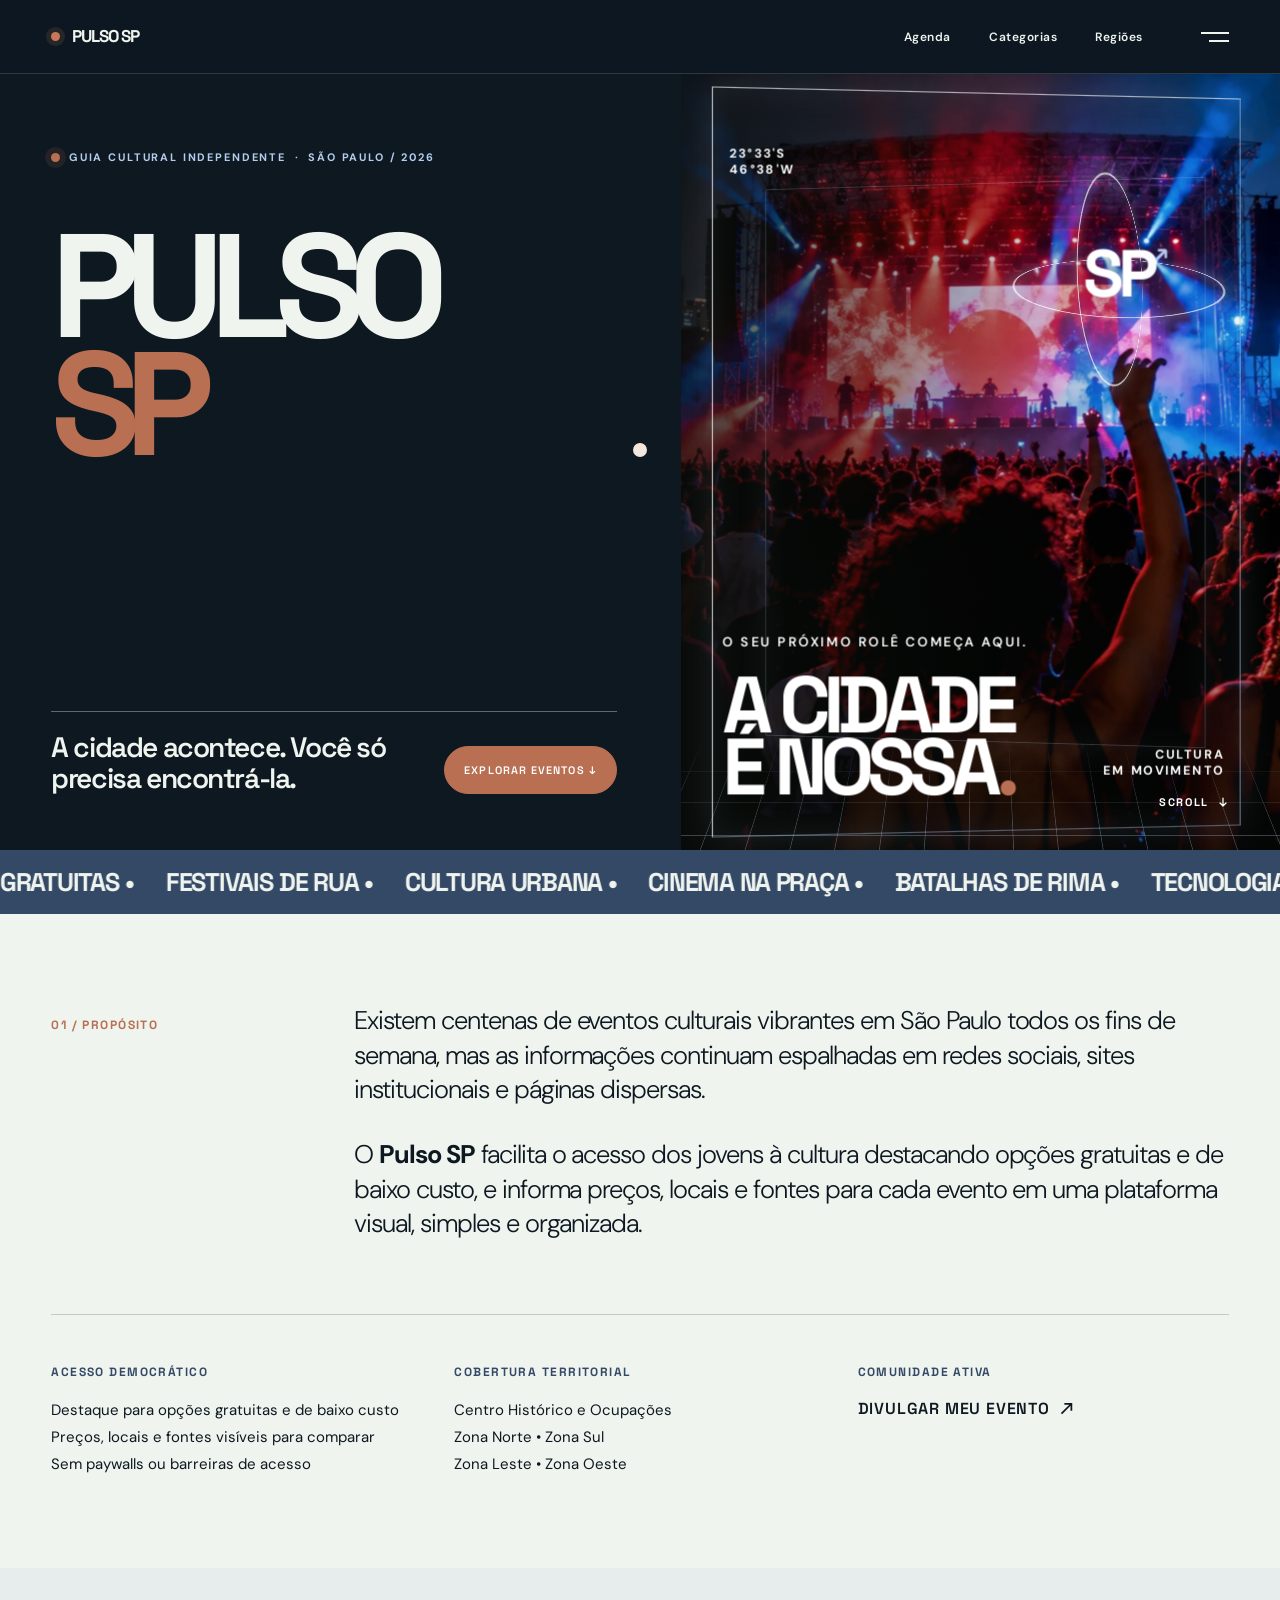
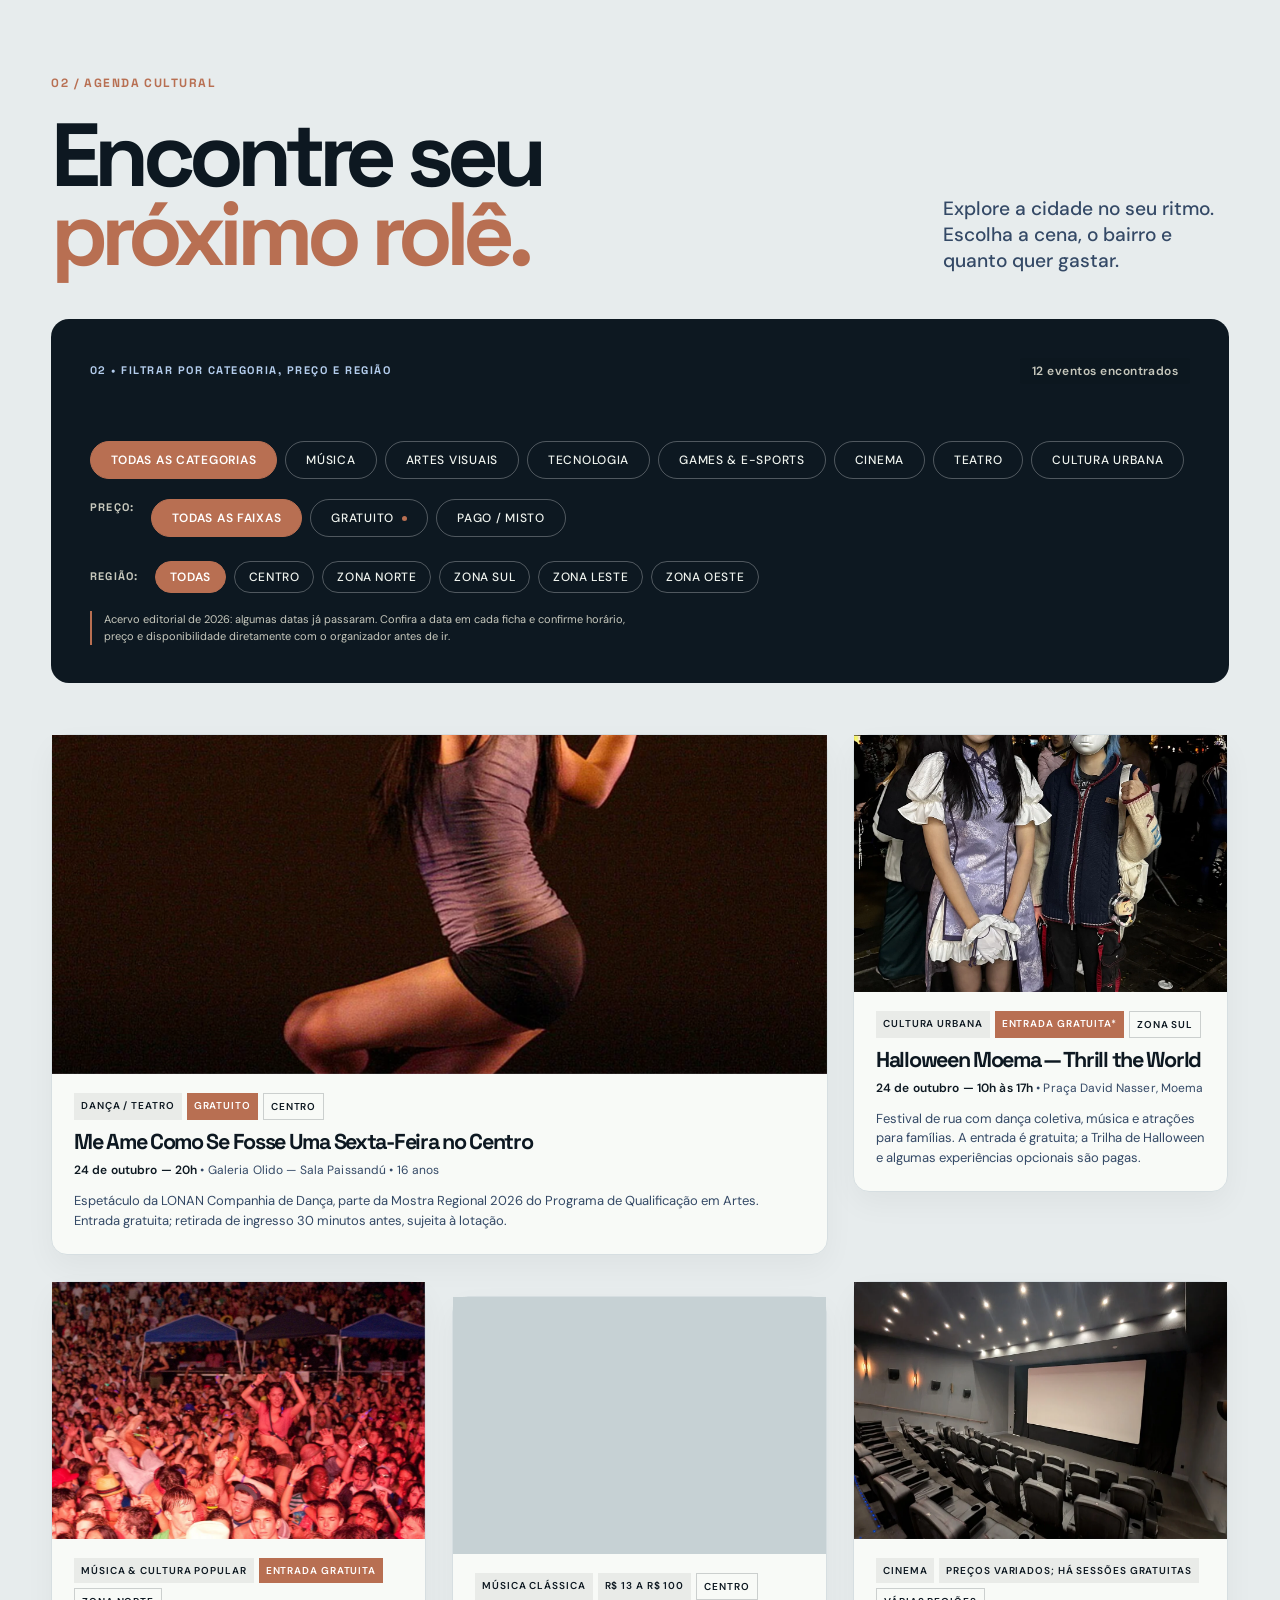
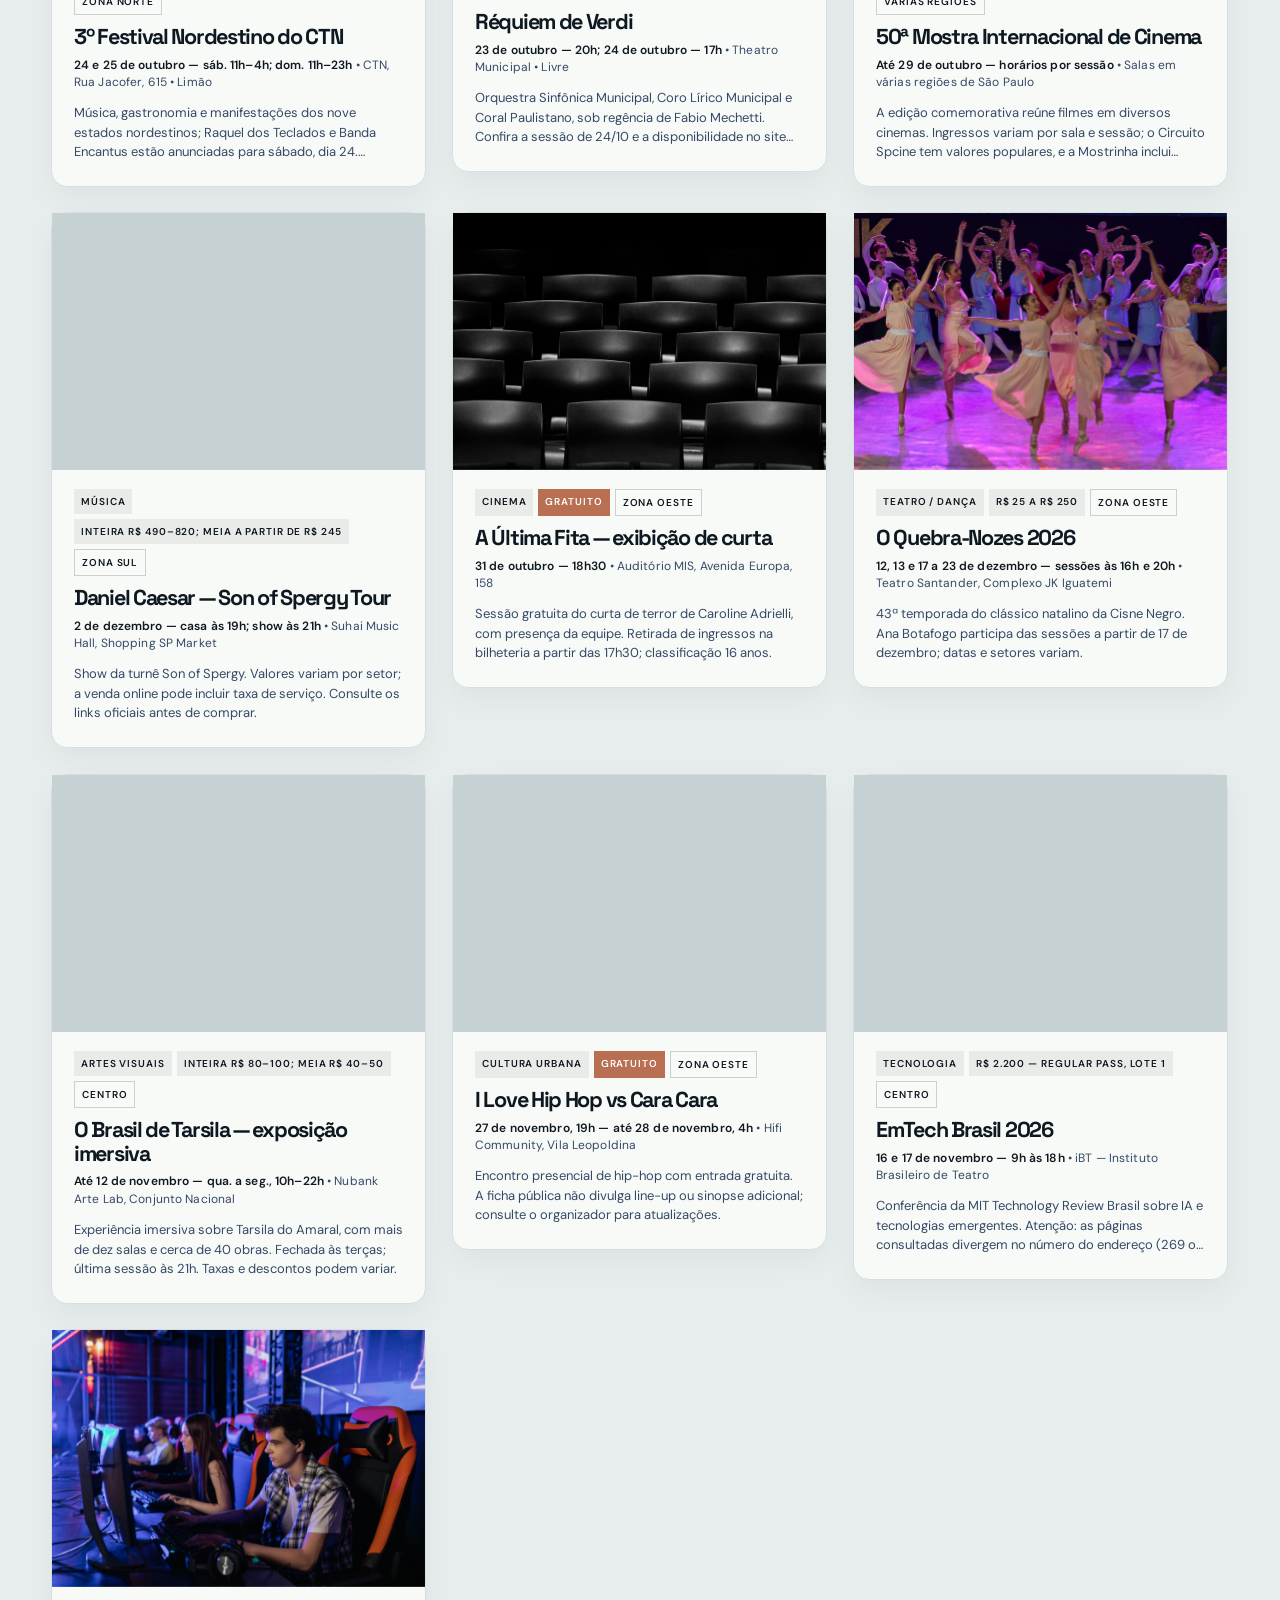
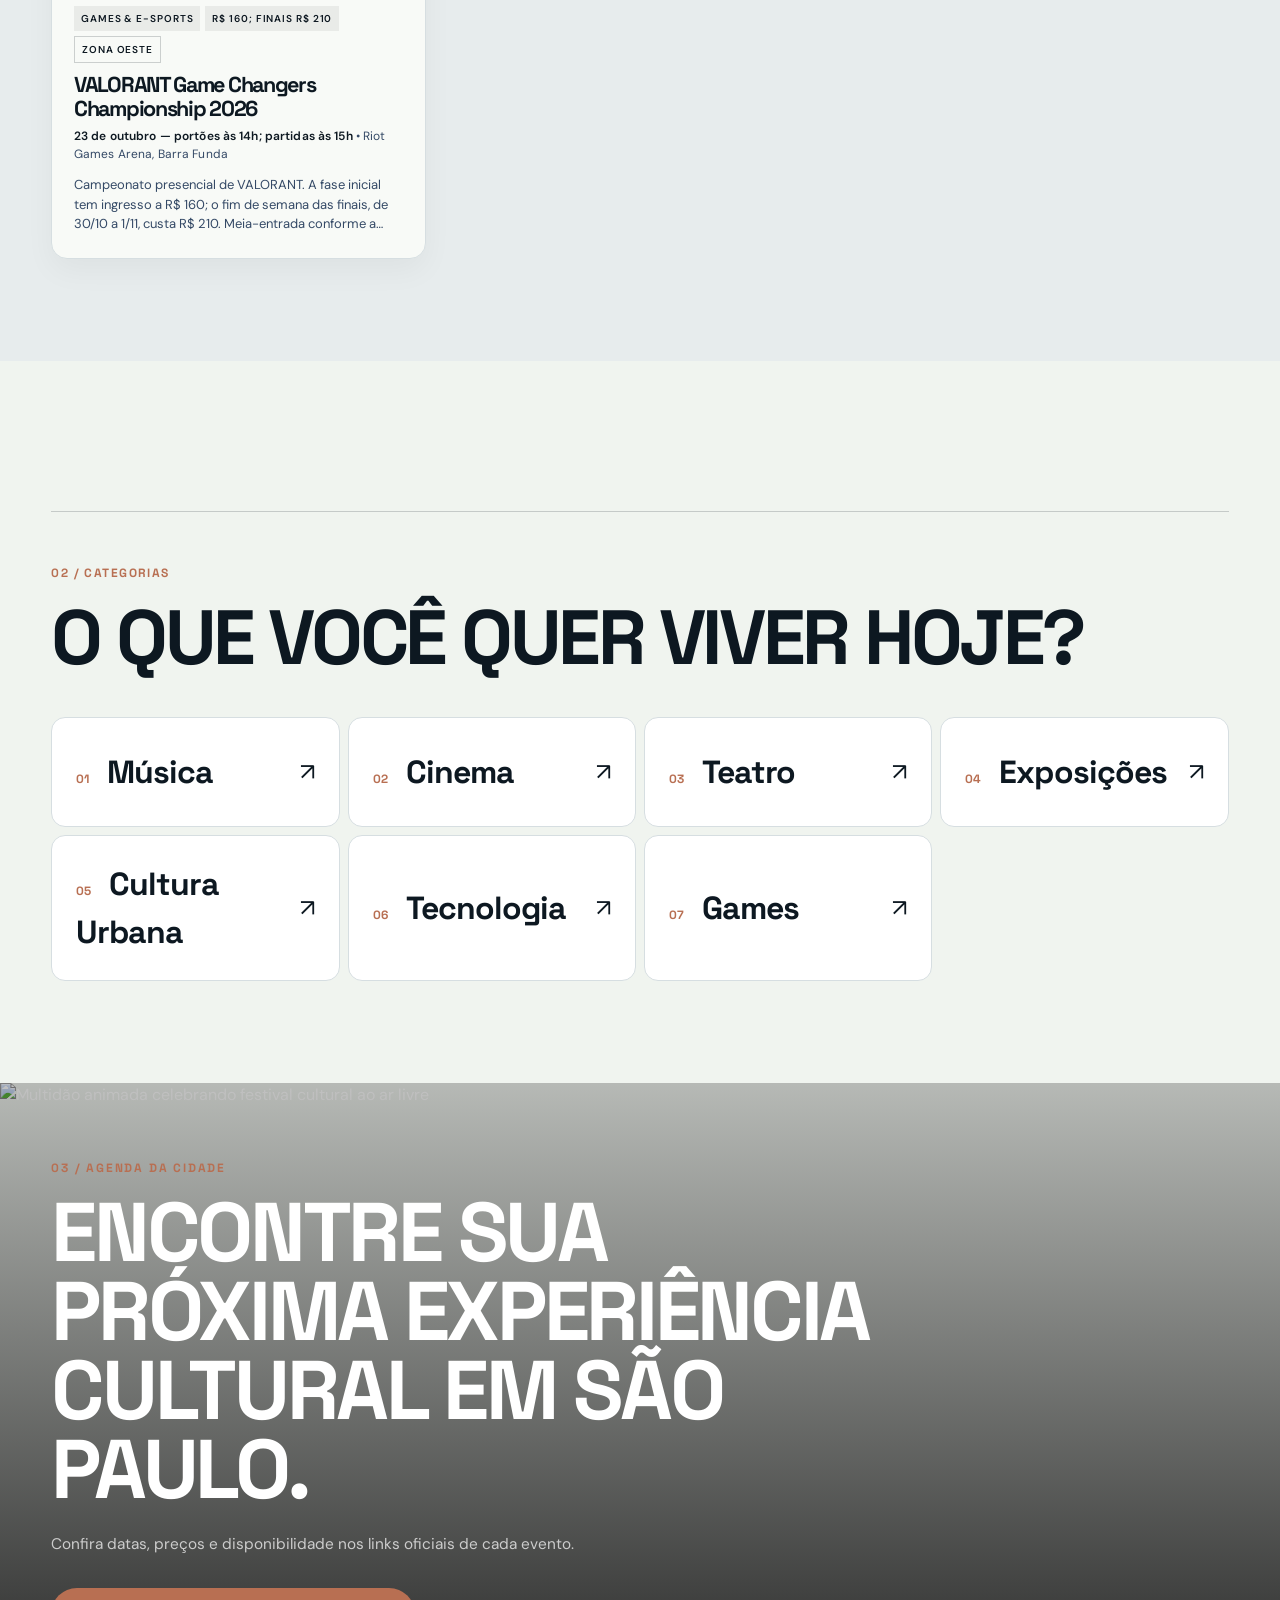
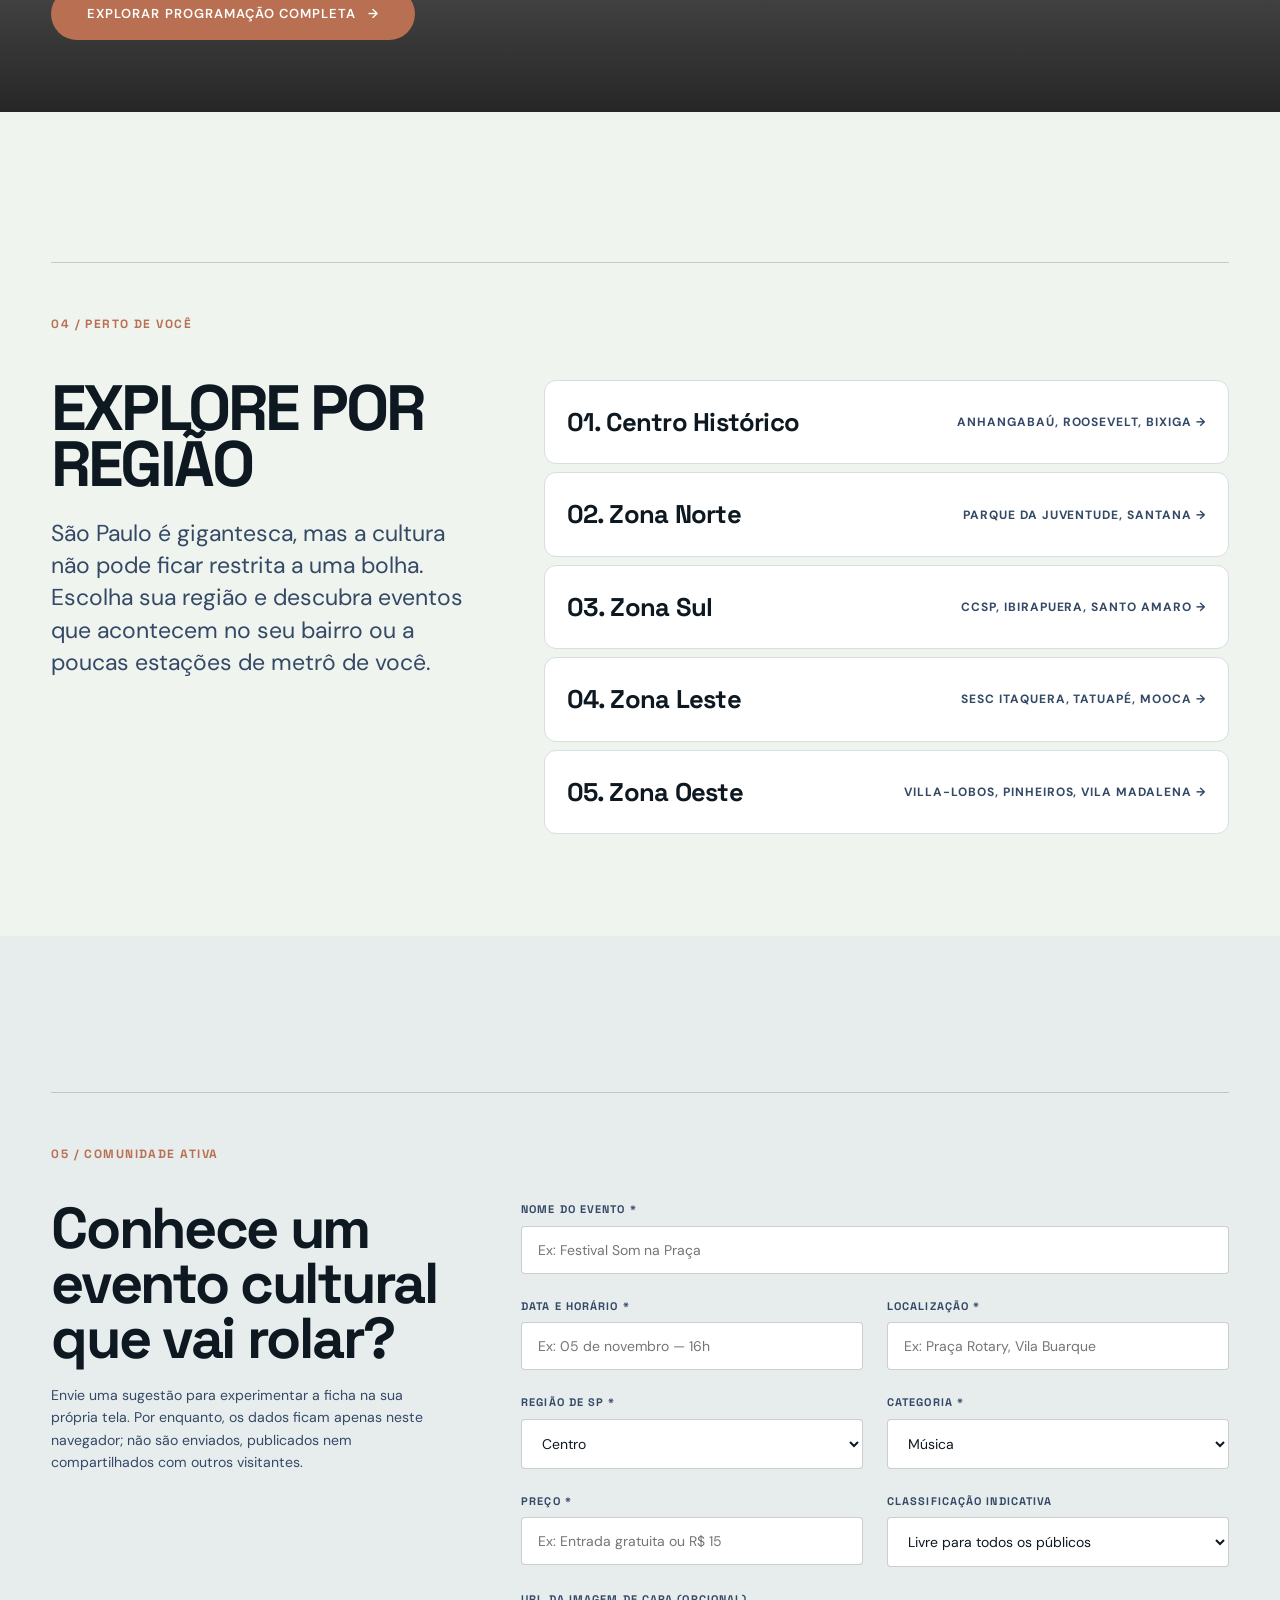
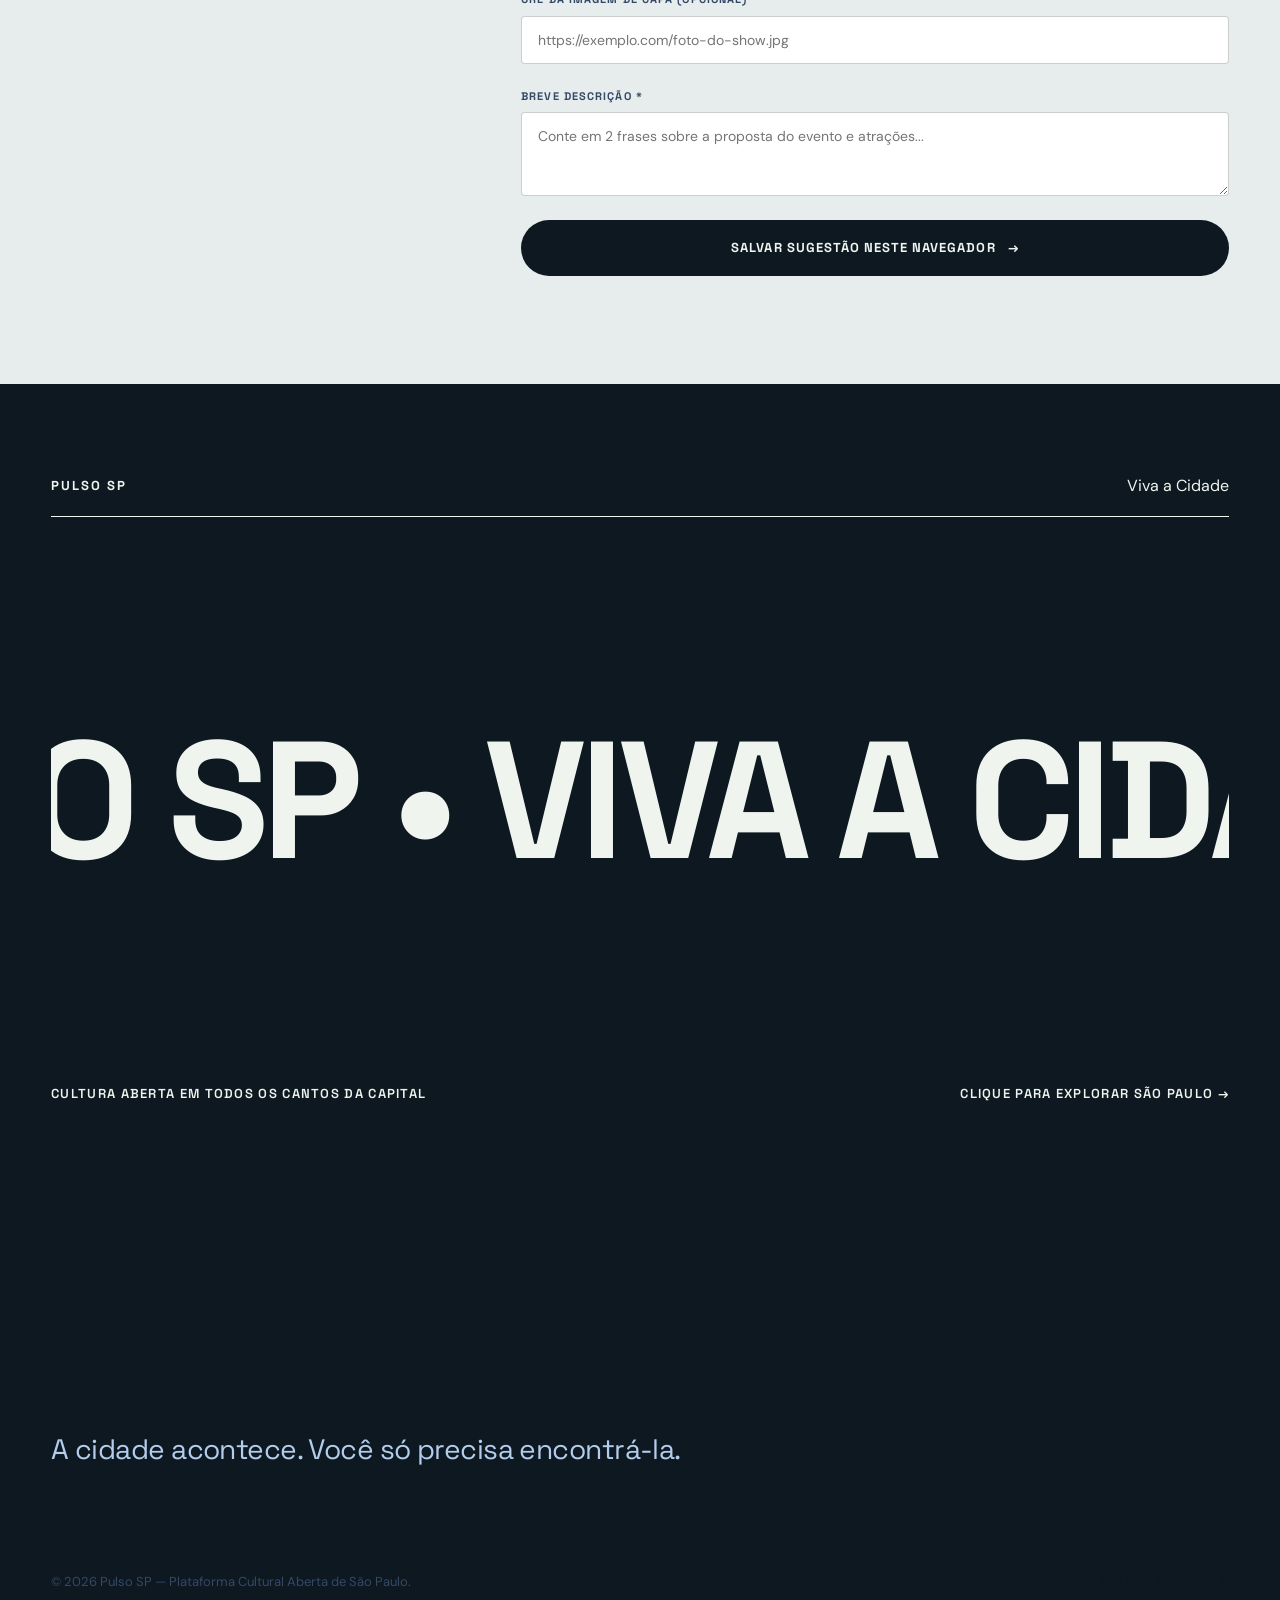
==== commit eb3e1439: "Add immersive depth layers to hero scene" ====
--- a/index.html
+++ b/index.html
@@ -176,6 +176,7 @@
           height="1350"
         >
         <div class="hero-cover-shade" aria-hidden="true"></div>
+        <div class="hero-scene" aria-hidden="true"><div class="scene-floor"></div><div class="scene-frame scene-frame-back"></div><div class="scene-frame scene-frame-front"></div><div class="scene-marker scene-marker-a">23°33'S<br>46°38'W</div><div class="scene-marker scene-marker-b">CULTURA<br>EM MOVIMENTO</div></div>
         <div class="hero-orbit" aria-hidden="true"><span class="hero-orbit-ring hero-orbit-ring-a"></span><span class="hero-orbit-ring hero-orbit-ring-b"></span><span class="hero-orbit-core">SP<span>↗</span></span></div>
         <div class="hero-cover-copy" aria-hidden="true"><span>O seu próximo rolê começa aqui.</span><strong>A CIDADE<br>É NOSSA<span class="hero-cover-period">.</span></strong></div>
         <div class="hero-scroll-indicator" aria-hidden="true">
--- a/css/redesign.css
+++ b/css/redesign.css
@@ -24,6 +24,15 @@
 .site-visit-link:hover { background: #f0f4ef; color: #0d1821 !important; border-color: #f0f4ef; }
 .hero-cover-wrapper { grid-column: 2; grid-row: 1; width: 100%; height: 100%; min-height: 0; margin: 0; }
 .hero-cover-wrapper .hero-cover-img { object-position: 50% 50%; }
+.hero-scene { position: absolute; inset: 0; perspective: 850px; transform-style: preserve-3d; overflow: hidden; pointer-events: none; }
+.scene-floor { position: absolute; width: 160%; height: 62%; left: -30%; bottom: -32%; transform-origin: 50% 100%; transform: rotateX(67deg) translateZ(25px); background-image: linear-gradient(rgba(180,205,237,.5) 1px, transparent 1px), linear-gradient(90deg, rgba(180,205,237,.5) 1px, transparent 1px); background-size: 58px 58px; opacity: .62; mask-image: linear-gradient(transparent, #000 34%, #000 72%, transparent); }
+.scene-frame { position: absolute; inset: 10% 9%; border: 1px solid rgba(180,205,237,.42); box-shadow: 0 0 28px rgba(180,205,237,.12), inset 0 0 28px rgba(180,205,237,.08); transform-style: preserve-3d; }
+.scene-frame-back { transform: translateZ(-95px) rotateY(-5deg); opacity: .55; }
+.scene-frame-front { inset: 8% 11%; transform: translateZ(100px) rotateY(3deg); border-left-color: rgba(255,255,255,.68); border-top-color: rgba(255,255,255,.64); }
+.scene-marker { position: absolute; z-index: 2; color: #fff; font: 700 clamp(9px, .82vw, 12px)/1.25 var(--font-body); letter-spacing: .15em; text-shadow: 0 2px 14px #000; transform: translateZ(140px); }
+.scene-marker-a { left: 15%; top: 16%; }
+.scene-marker-b { right: 16%; bottom: 16%; text-align: right; }
+.hero-cover-wrapper:hover .scene-frame-front { border-color: rgba(255,255,255,.78); }
 .hero-cover-copy { left: clamp(26px, 4vw, 62px); bottom: clamp(40px, 5vw, 75px); }
 .hero-cover-copy strong { font-size: clamp(3.5rem, 6vw, 7rem); }
 .hero-orbit { top: 12%; right: 8%; }
@@ -70,5 +79,6 @@
 .site-footer p { color: #b4cded !important; }
 @media (max-width: 1100px) { .gallery-section { grid-template-columns: repeat(2,minmax(0,1fr)); } }
 @media (max-width: 800px) { .header-quick-links { display: none; } .hero-section { grid-template-columns: 1fr; grid-template-rows: auto minmax(420px, 57svh) auto; } .hero-header-box { grid-column: 1; grid-row: 1; min-height: 440px; padding: 48px var(--gutter); } .hero-section .hero-title { font-size: clamp(5rem, 18vw, 9rem); } .hero-cover-wrapper { grid-column: 1; grid-row: 2; } .hero-marquee-wrap { grid-row: 3; } .agenda-heading { display: block; } .agenda-heading p { margin-top: 24px; } }
+@media (max-width: 800px) { .scene-marker, .scene-frame-back { display: none; } .scene-floor { opacity: .25; } }
 @media (max-width: 620px) { .gallery-section { grid-template-columns: 1fr; } .gallery-section .comp-dual-tablets .tablet-card-1 { grid-column: 1 !important; } .gallery-section .comp-dual-tablets .tablet-card-1 .reveal-clip { aspect-ratio: 16 / 11 !important; } .hero-header-box { min-height: 370px; } .hero-meta-strip { gap: 15px; } .hero-meta-strip span:first-child { font-size: 20px; } .agenda-heading h2 { font-size: clamp(3.1rem, 12vw, 5rem); } }
 @media (prefers-reduced-motion: reduce) { .gallery-section .event-card-item { transition: none; } }
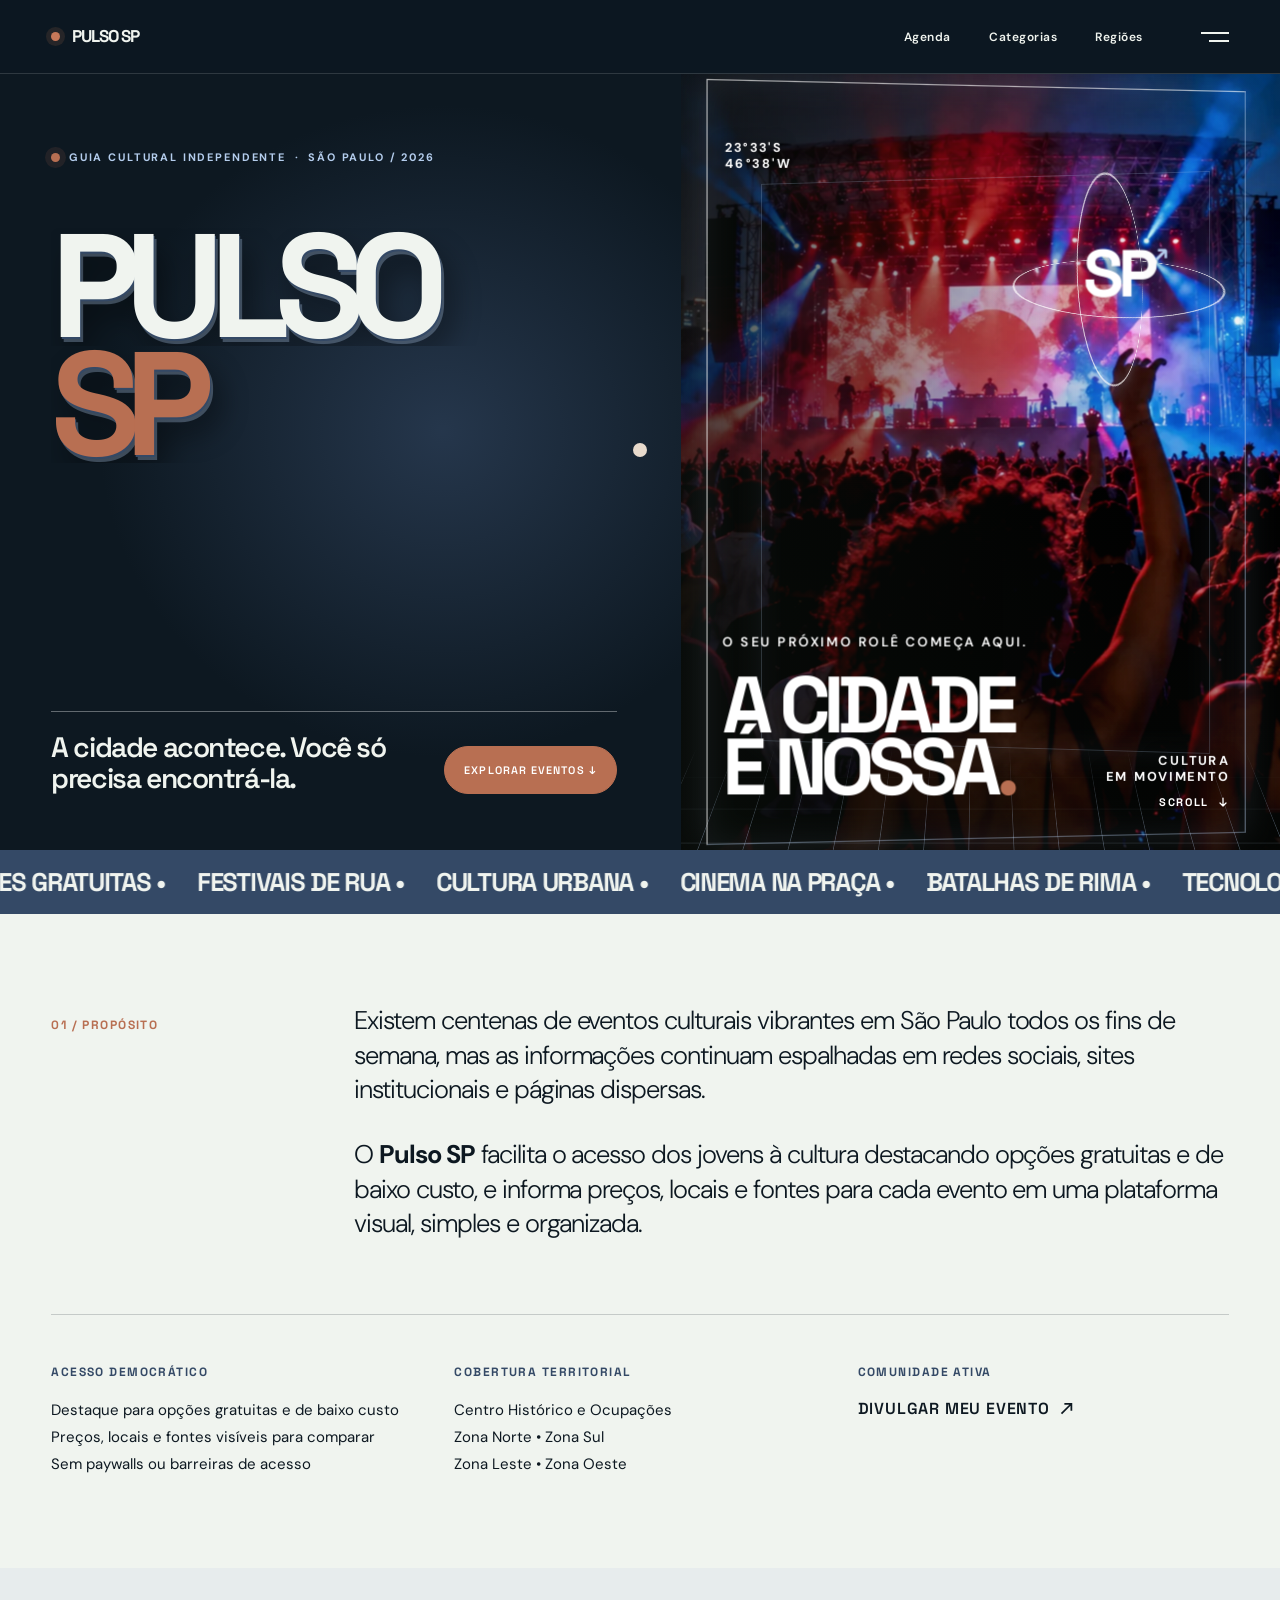
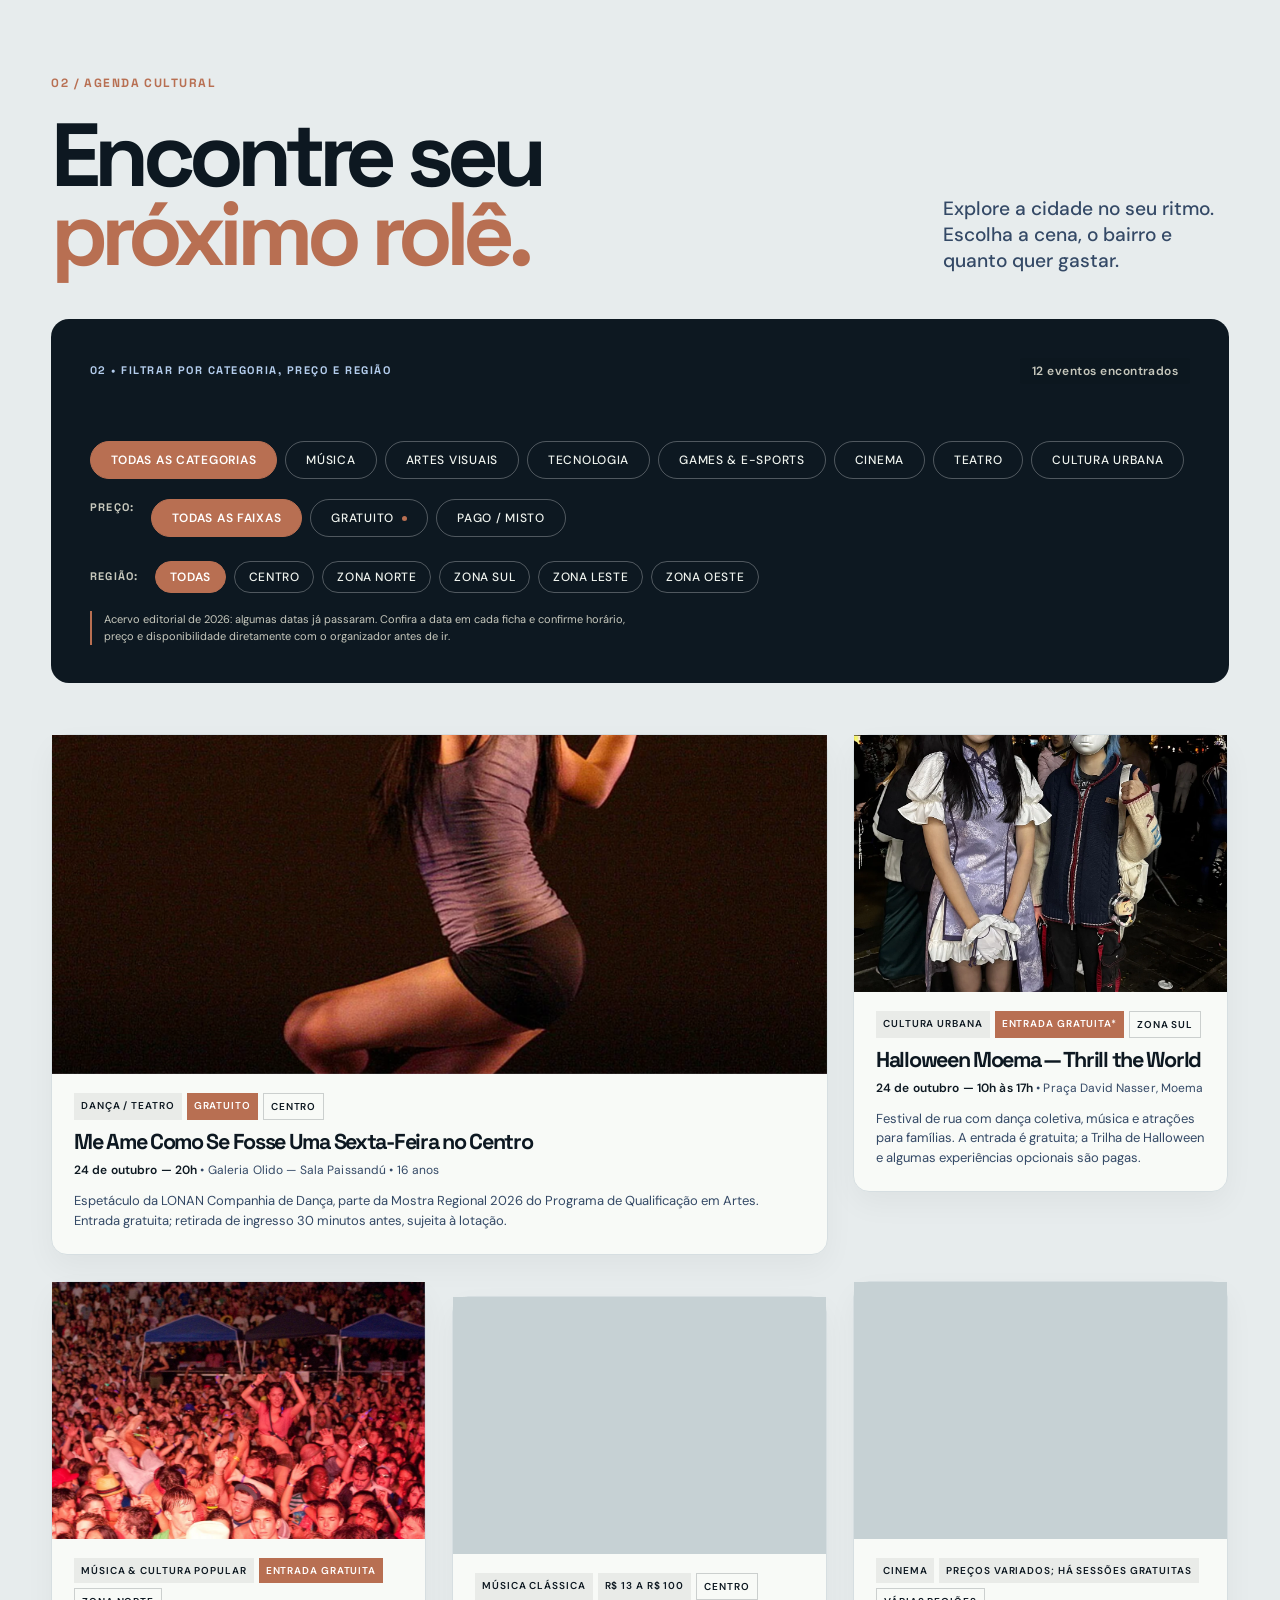
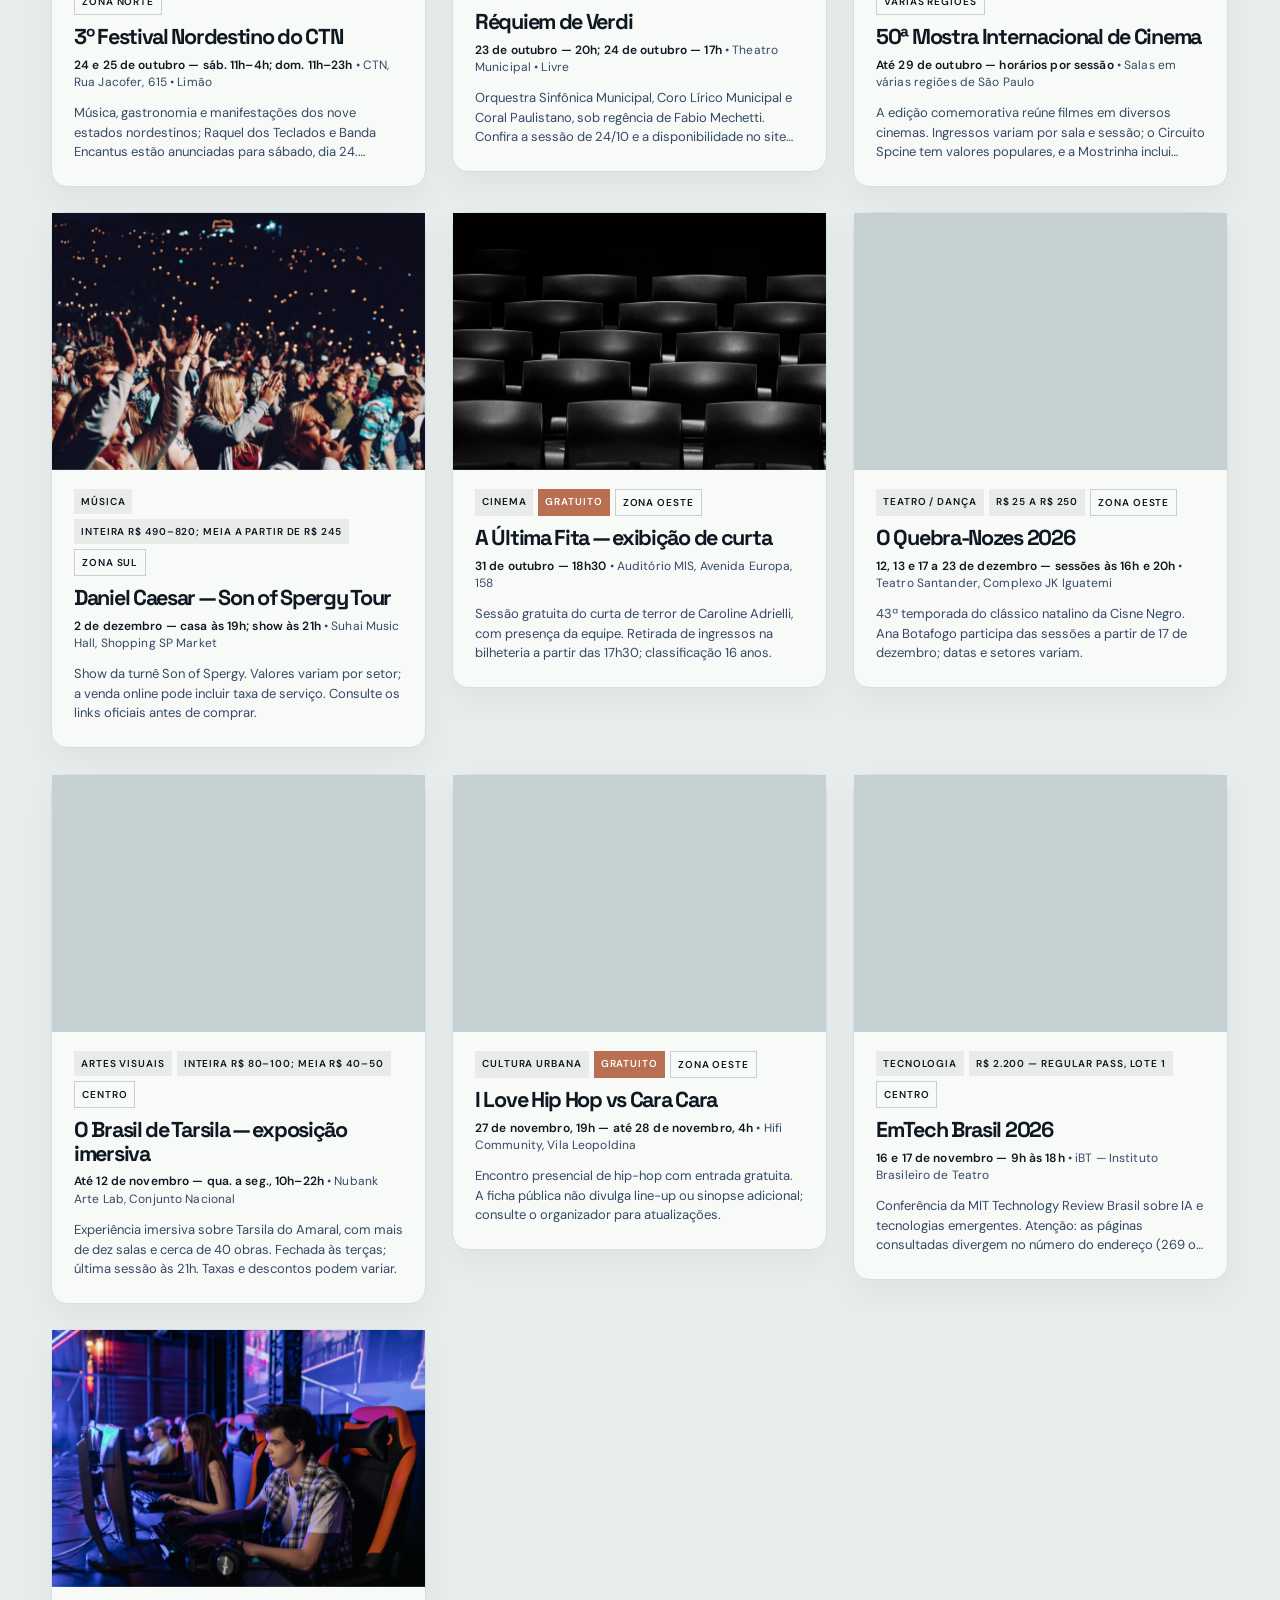
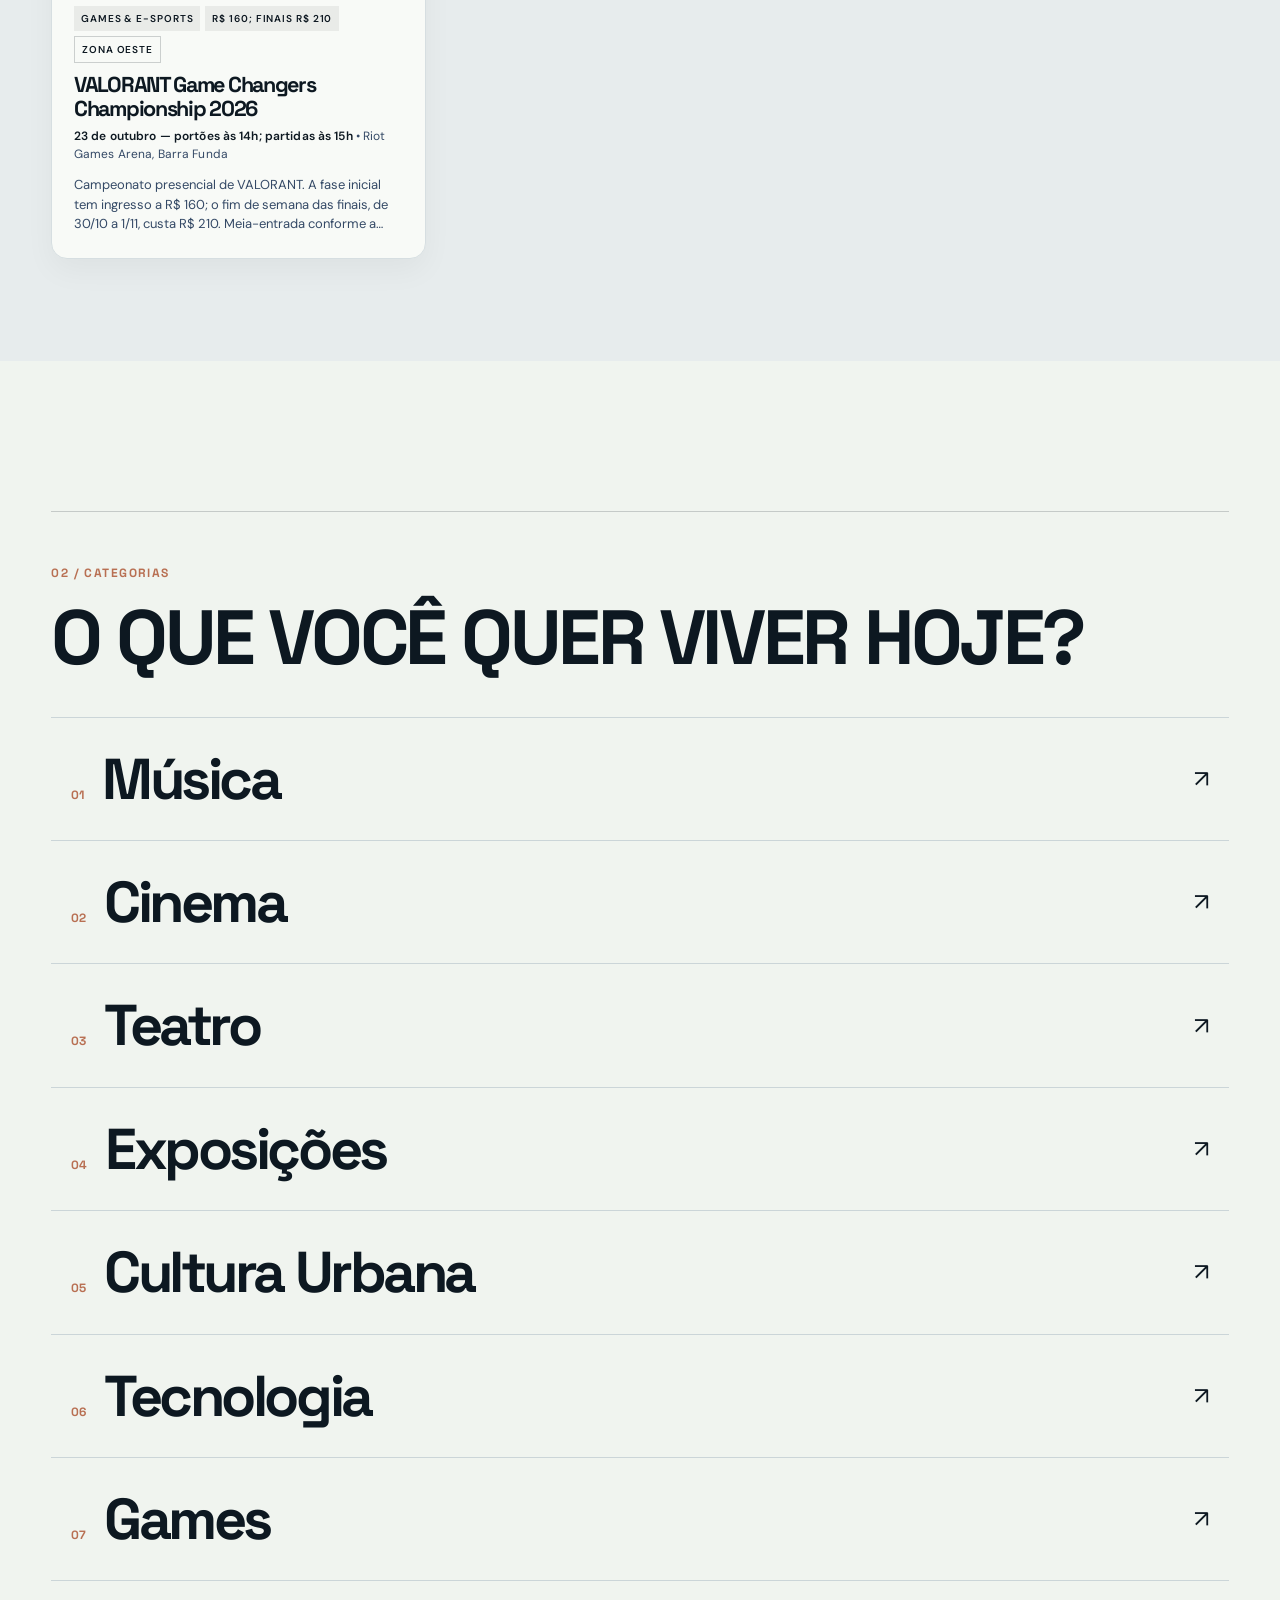
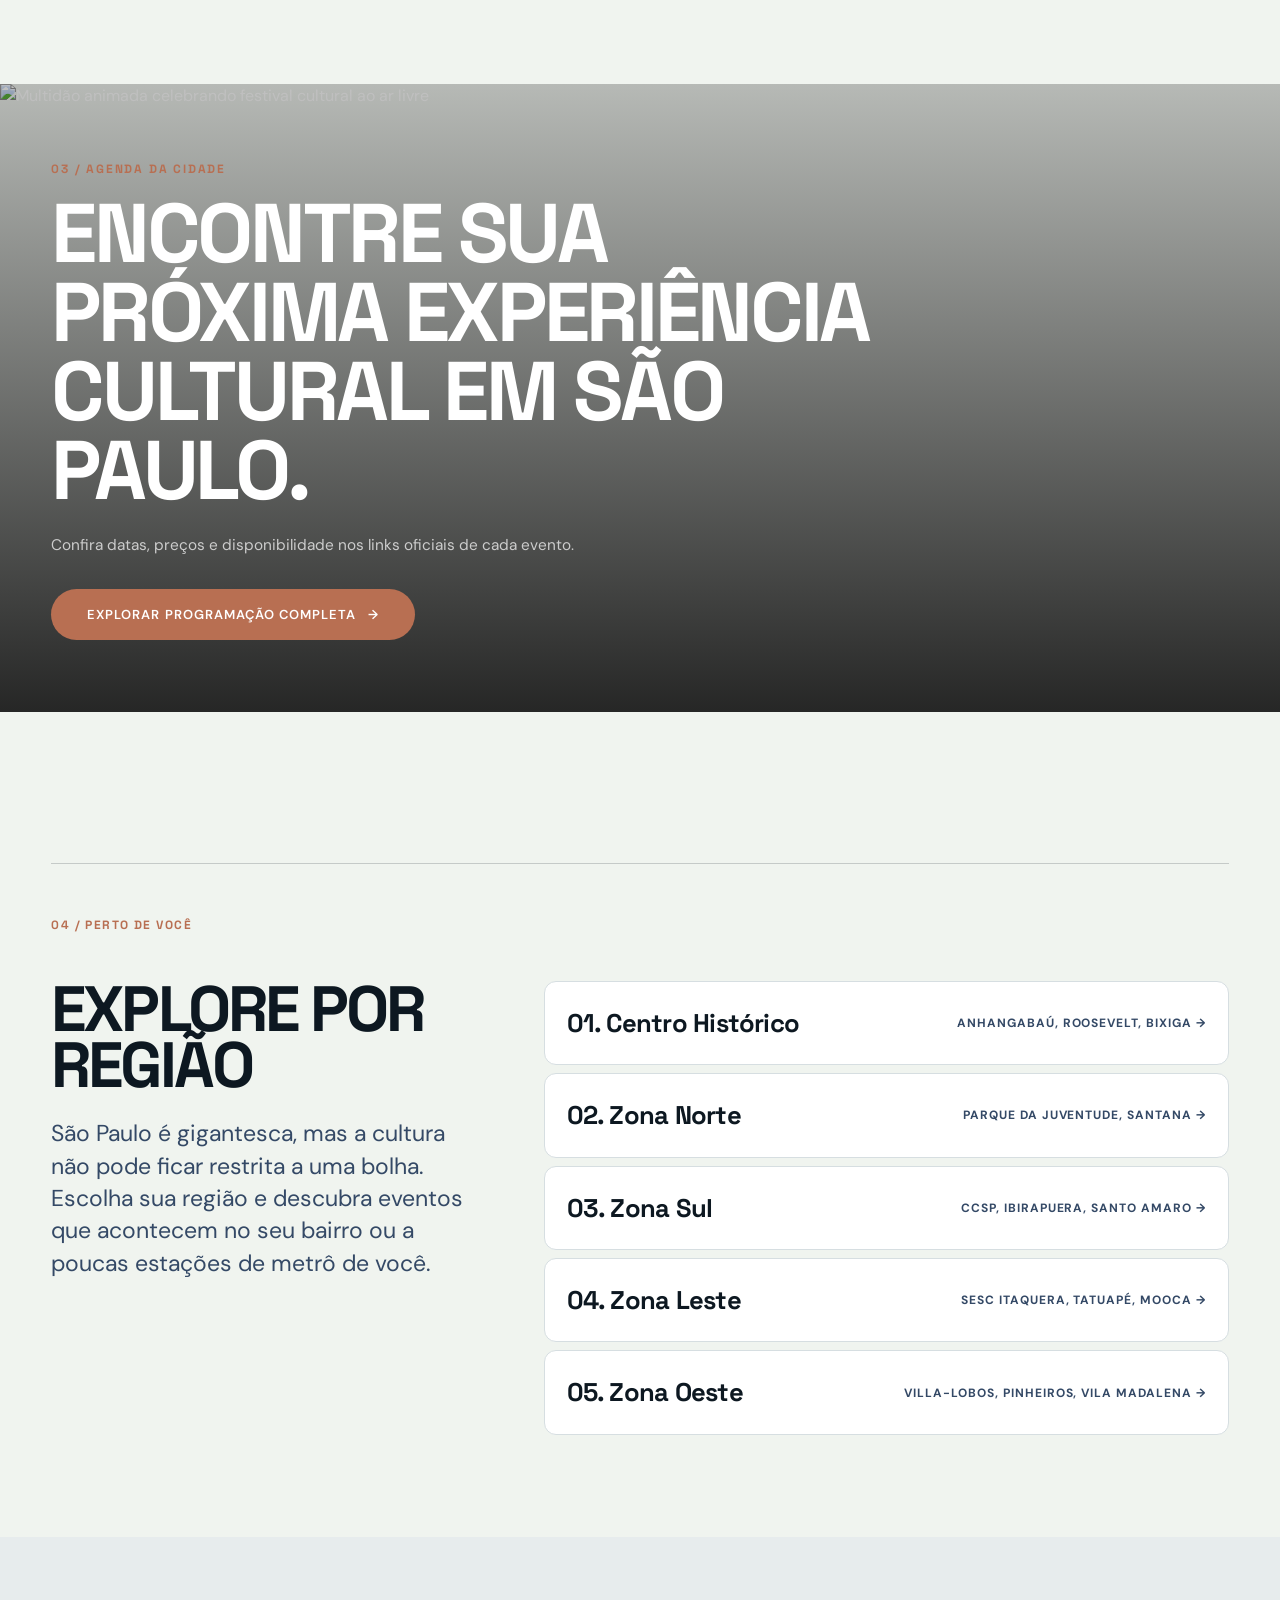
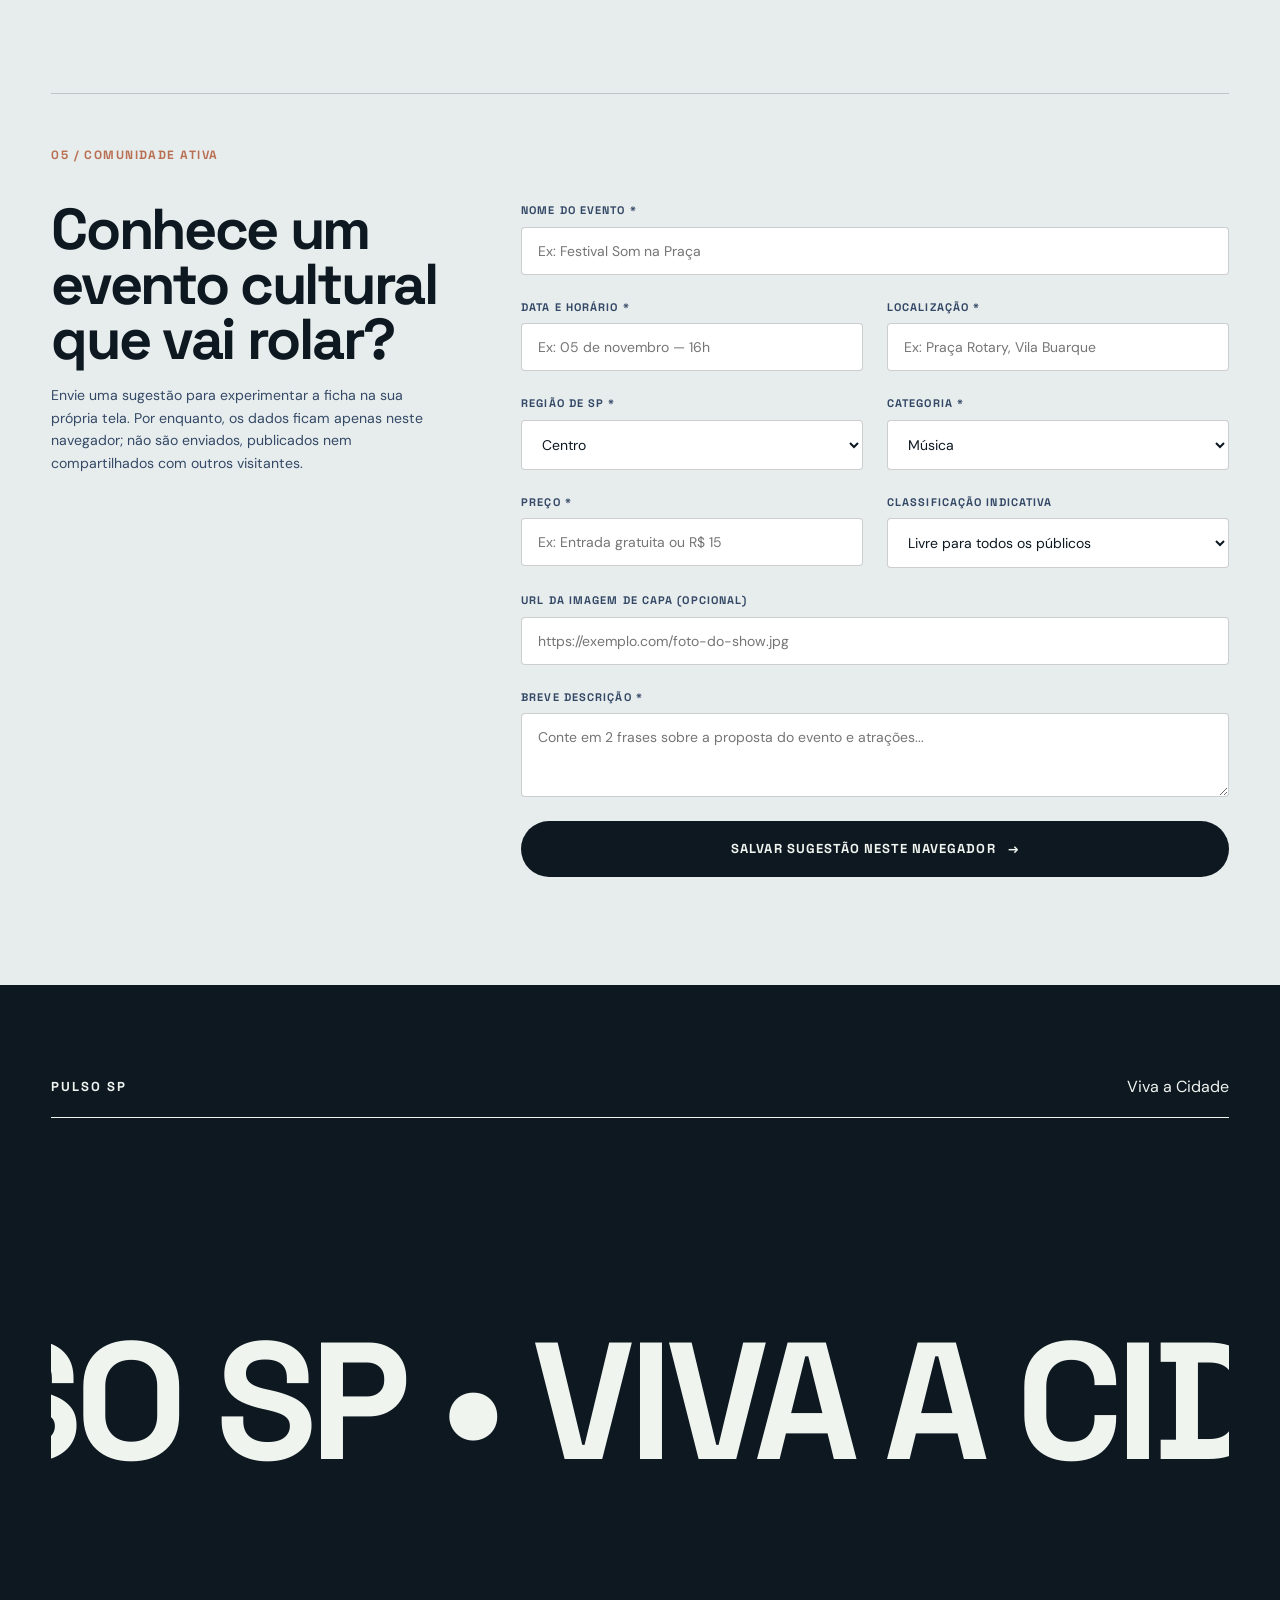
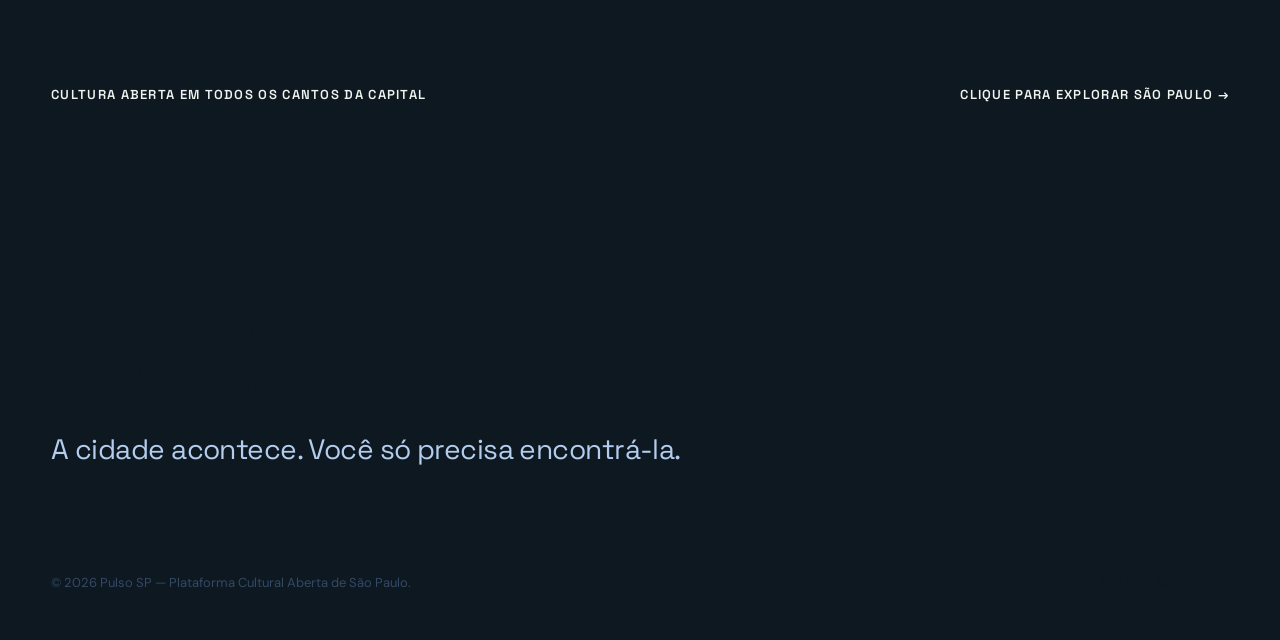
==== commit 197bda4c: "Add bounded WebGL hero and native editorial interactions" ====
--- a/index.html
+++ b/index.html
@@ -3,6 +3,7 @@
 <head>
   <meta charset="utf-8">
   <meta name="viewport" content="width=device-width, initial-scale=1">
+  <meta name="theme-color" content="#0d1821">
   <title>PULSO SP — Agenda Cultural, Shows e Exposições em São Paulo</title>
   <meta name="description" content="A cidade acontece. Você só precisa encontrá-la. Descubra eventos culturais gratuitos, de baixo custo e pagos em São Paulo, com filtros por categoria, preço e região e fontes consultadas.">
 
@@ -14,14 +15,12 @@
   <link rel="stylesheet" href="css/experience.css">
   <link rel="stylesheet" href="css/redesign.css?v=3">
 
-  <!-- Production Libraries: Lenis (Smooth Scroll) & GSAP 3 + ScrollTrigger -->
-  <script src="https://cdn.jsdelivr.net/npm/gsap@3.12.5/dist/gsap.min.js"></script>
-  <script src="https://cdn.jsdelivr.net/npm/gsap@3.12.5/dist/ScrollTrigger.min.js"></script>
-
   <!-- ES Modules Entry Script -->
+  <script defer src="https://cdnjs.cloudflare.com/ajax/libs/three.js/r128/three.min.js"></script>
   <script type="module" src="js/main.js"></script>
 </head>
 <body>
+  <div class="scroll-progress" aria-hidden="true"></div>
 
   <!-- ============================================================== -->
   <!-- 0. CUSTOM KINETIC CURSOR (Desktop Lerp Physics)                -->
@@ -135,6 +134,7 @@
   <main>
     <section class="hero-section" id="hero">
       <div class="hero-header-box">
+        <div class="hero-webgl" aria-hidden="true"></div>
         <div class="hero-eyebrow"><span class="hero-live-dot"></span> GUIA CULTURAL INDEPENDENTE <span>·</span> SÃO PAULO / 2026</div>
         <div class="hero-title-container">
           <h1 class="hero-title" aria-label="PULSO SP">
--- a/css/redesign.css
+++ b/css/redesign.css
@@ -1,4 +1,5 @@
 /* Layout v3: uma capa, um catálogo legível, caminhos claros. */
+.scroll-progress { position: fixed; top: 0; left: 0; width: 100%; height: 3px; z-index: 10001; background: #b86f52; transform-origin: left; transform: scaleX(0); pointer-events: none; }
 :root { --gutter: clamp(20px, 4vw, 64px); }
 body { background: var(--bg); }
 .site-header { height: 74px; padding-inline: var(--gutter); background: rgba(13,24,33,.94); color: #f0f4ef; mix-blend-mode: normal; border-bottom: 1px solid rgba(255,255,255,.14); backdrop-filter: blur(16px); }
@@ -13,10 +14,16 @@
 main { overflow: clip; }
 .hero-section { display: grid; grid-template-columns: minmax(0, 1fr) minmax(0, .88fr); grid-template-rows: minmax(600px, calc(100svh - 124px)) auto; column-gap: 0; padding: 74px 0 0; min-height: 0; background: #0d1821; color: #f0f4ef; }
 .hero-header-box { grid-column: 1; grid-row: 1; align-self: stretch; padding: clamp(50px, 6vw, 96px) clamp(30px, 5vw, 86px) 56px var(--gutter); display: flex; flex-direction: column; justify-content: center; min-width: 0; }
+.hero-header-box { position: relative; isolation: isolate; overflow: hidden; }
+.hero-header-box > :not(.hero-webgl) { position: relative; z-index: 2; }
+.hero-webgl { position: absolute; inset: 0; z-index: 0; pointer-events: none; background: radial-gradient(ellipse at 65% 46%, rgba(52,73,102,.62), transparent 55%); }
+.hero-webgl canvas { display: block; width: 100%; height: 100%; opacity: .72; }
+.hero-webgl.webgl-unavailable canvas { display: none; }
 .hero-eyebrow { color: #b4cded; margin-bottom: clamp(35px, 5vw, 78px); }
 .hero-section .hero-title { color: #f0f4ef; font-size: clamp(5.3rem, 11.5vw, 13.5rem); line-height: .8; letter-spacing: -.1em; display: block; padding: 0 0 .13em; }
 .hero-section .hero-title-mask { display: block; }
 .hero-section .hero-title-mask:last-child { color: #b86f52; }
+.hero-section .hero-title-word { text-shadow: 1px 2px 0 #344966, 3px 5px 0 rgba(180,205,237,.3), 10px 17px 28px rgba(0,0,0,.42); }
 .hero-meta-strip { border-top-color: rgba(255,255,255,.35); color: #f0f4ef; align-items: end; padding-bottom: 0; margin-top: auto; }
 .hero-meta-strip span:first-child { max-width: 19ch; font-size: clamp(21px, 2.2vw, 33px); }
 .hero-meta-strip span:nth-child(2) { display: none; }
@@ -25,6 +32,7 @@
 .hero-cover-wrapper { grid-column: 2; grid-row: 1; width: 100%; height: 100%; min-height: 0; margin: 0; }
 .hero-cover-wrapper .hero-cover-img { object-position: 50% 50%; }
 .hero-scene { position: absolute; inset: 0; perspective: 850px; transform-style: preserve-3d; overflow: hidden; pointer-events: none; }
+.hero-scene { transform: rotateX(var(--depth-x, 0deg)) rotateY(var(--depth-y, 0deg)) scale(1.02); transition: transform .4s ease-out; }
 .scene-floor { position: absolute; width: 160%; height: 62%; left: -30%; bottom: -32%; transform-origin: 50% 100%; transform: rotateX(67deg) translateZ(25px); background-image: linear-gradient(rgba(180,205,237,.5) 1px, transparent 1px), linear-gradient(90deg, rgba(180,205,237,.5) 1px, transparent 1px); background-size: 58px 58px; opacity: .62; mask-image: linear-gradient(transparent, #000 34%, #000 72%, transparent); }
 .scene-frame { position: absolute; inset: 10% 9%; border: 1px solid rgba(180,205,237,.42); box-shadow: 0 0 28px rgba(180,205,237,.12), inset 0 0 28px rgba(180,205,237,.08); transform-style: preserve-3d; }
 .scene-frame-back { transform: translateZ(-95px) rotateY(-5deg); opacity: .55; }
@@ -55,6 +63,8 @@
 .gallery-section .event-card-item { grid-column: auto !important; width: auto !important; height: auto !important; min-width: 0; margin: 0 !important; padding: 0 0 24px; background: #f8faf7; border: 1px solid #d6dee1; border-radius: 16px; overflow: hidden; box-shadow: 0 12px 30px rgba(13,24,33,.045); }
 .gallery-section .event-card-item .reveal-clip, .gallery-section .verified-events-grid .event-card-item .reveal-clip { width: 100%; height: auto; aspect-ratio: 16 / 11 !important; border-radius: 0; background: #c6d1d4; }
 .gallery-section .event-card-item .parallax-img { width: 100%; height: 100%; object-fit: cover; }
+.gallery-section .event-card-item:hover { border-color: #b86f52; box-shadow: 0 24px 55px rgba(13,24,33,.16); }
+.gallery-section .event-card-item:hover .parallax-img { transform: scale(1.06); transition: transform .4s cubic-bezier(.2,.8,.2,1); }
 .gallery-section .card-event-badge-strip { margin: 19px 22px 10px; gap: 5px; }
 .gallery-section .badge-tag { font-size: 10px; padding: 5px 7px; }
 .gallery-section .badge-source { display: none; }
@@ -67,7 +77,17 @@
 .events-empty-state { grid-column: 1 / -1; }
 .categories-section, .regions-section { padding: clamp(80px, 8vw, 120px) var(--gutter); }
 .categories-grid { gap: 8px; }
+.categories-grid { grid-template-columns: 1fr; gap: 0; max-width: 1400px; margin-inline: auto; }
 .category-card-btn { border: 1px solid #d6dee1; border-radius: 14px; background: #fff; min-height: 110px; padding: 24px; }
+.category-card-btn { border: 0; border-top: 1px solid #cbd5d8; border-radius: 0; background: transparent; min-height: 100px; padding: 18px 20px; }
+.category-card-btn:last-child { border-bottom: 1px solid #cbd5d8; }
+.category-card-btn:hover { background: #0d1821; color: #f0f4ef; }
+.cat-name { font-size: clamp(2rem, 4.5vw, 5rem); letter-spacing: -.06em; }
+.category-preview { position: fixed; width: 220px; height: 265px; z-index: 9010; pointer-events: none; opacity: 0; transform: translateY(12px) rotate(5deg) scale(.95); transition: opacity .2s, transform .3s cubic-bezier(.2,.8,.2,1); border: 5px solid #f0f4ef; box-shadow: 0 24px 60px rgba(13,24,33,.28); background: #344966; }
+.category-preview.is-visible { opacity: 1; transform: translateY(0) rotate(5deg) scale(1); }
+.category-preview img { width: 100%; height: 100%; object-fit: cover; }
+.observe-reveal { opacity: 0; transform: translateY(30px); transition: opacity .65s ease, transform .65s cubic-bezier(.2,.8,.2,1); }
+.observe-reveal.in-view { opacity: 1; transform: translateY(0); }
 .featured-week-section { width: 100%; min-height: 68vh; margin: 0; }
 .featured-week-bg { height: 100%; }
 .featured-week-content { max-width: 920px; }
@@ -77,8 +97,11 @@
 .submit-event-section { background: #e7eced; }
 .site-footer { background: #0d1821; }
 .site-footer p { color: #b4cded !important; }
+.event-detail-dialog[open] { animation: dialog-depth .36s cubic-bezier(.2,.8,.2,1) both; transform-origin: 50% 35%; }
+@keyframes dialog-depth { from { opacity: 0; transform: perspective(1000px) rotateX(-12deg) scale(.95); } to { opacity: 1; transform: perspective(1000px) rotateX(0) scale(1); } }
 @media (max-width: 1100px) { .gallery-section { grid-template-columns: repeat(2,minmax(0,1fr)); } }
 @media (max-width: 800px) { .header-quick-links { display: none; } .hero-section { grid-template-columns: 1fr; grid-template-rows: auto minmax(420px, 57svh) auto; } .hero-header-box { grid-column: 1; grid-row: 1; min-height: 440px; padding: 48px var(--gutter); } .hero-section .hero-title { font-size: clamp(5rem, 18vw, 9rem); } .hero-cover-wrapper { grid-column: 1; grid-row: 2; } .hero-marquee-wrap { grid-row: 3; } .agenda-heading { display: block; } .agenda-heading p { margin-top: 24px; } }
 @media (max-width: 800px) { .scene-marker, .scene-frame-back { display: none; } .scene-floor { opacity: .25; } }
 @media (max-width: 620px) { .gallery-section { grid-template-columns: 1fr; } .gallery-section .comp-dual-tablets .tablet-card-1 { grid-column: 1 !important; } .gallery-section .comp-dual-tablets .tablet-card-1 .reveal-clip { aspect-ratio: 16 / 11 !important; } .hero-header-box { min-height: 370px; } .hero-meta-strip { gap: 15px; } .hero-meta-strip span:first-child { font-size: 20px; } .agenda-heading h2 { font-size: clamp(3.1rem, 12vw, 5rem); } }
 @media (prefers-reduced-motion: reduce) { .gallery-section .event-card-item { transition: none; } }
+@media (prefers-reduced-motion: reduce) { .observe-reveal { opacity: 1; transform: none; } .category-preview { display: none; } }
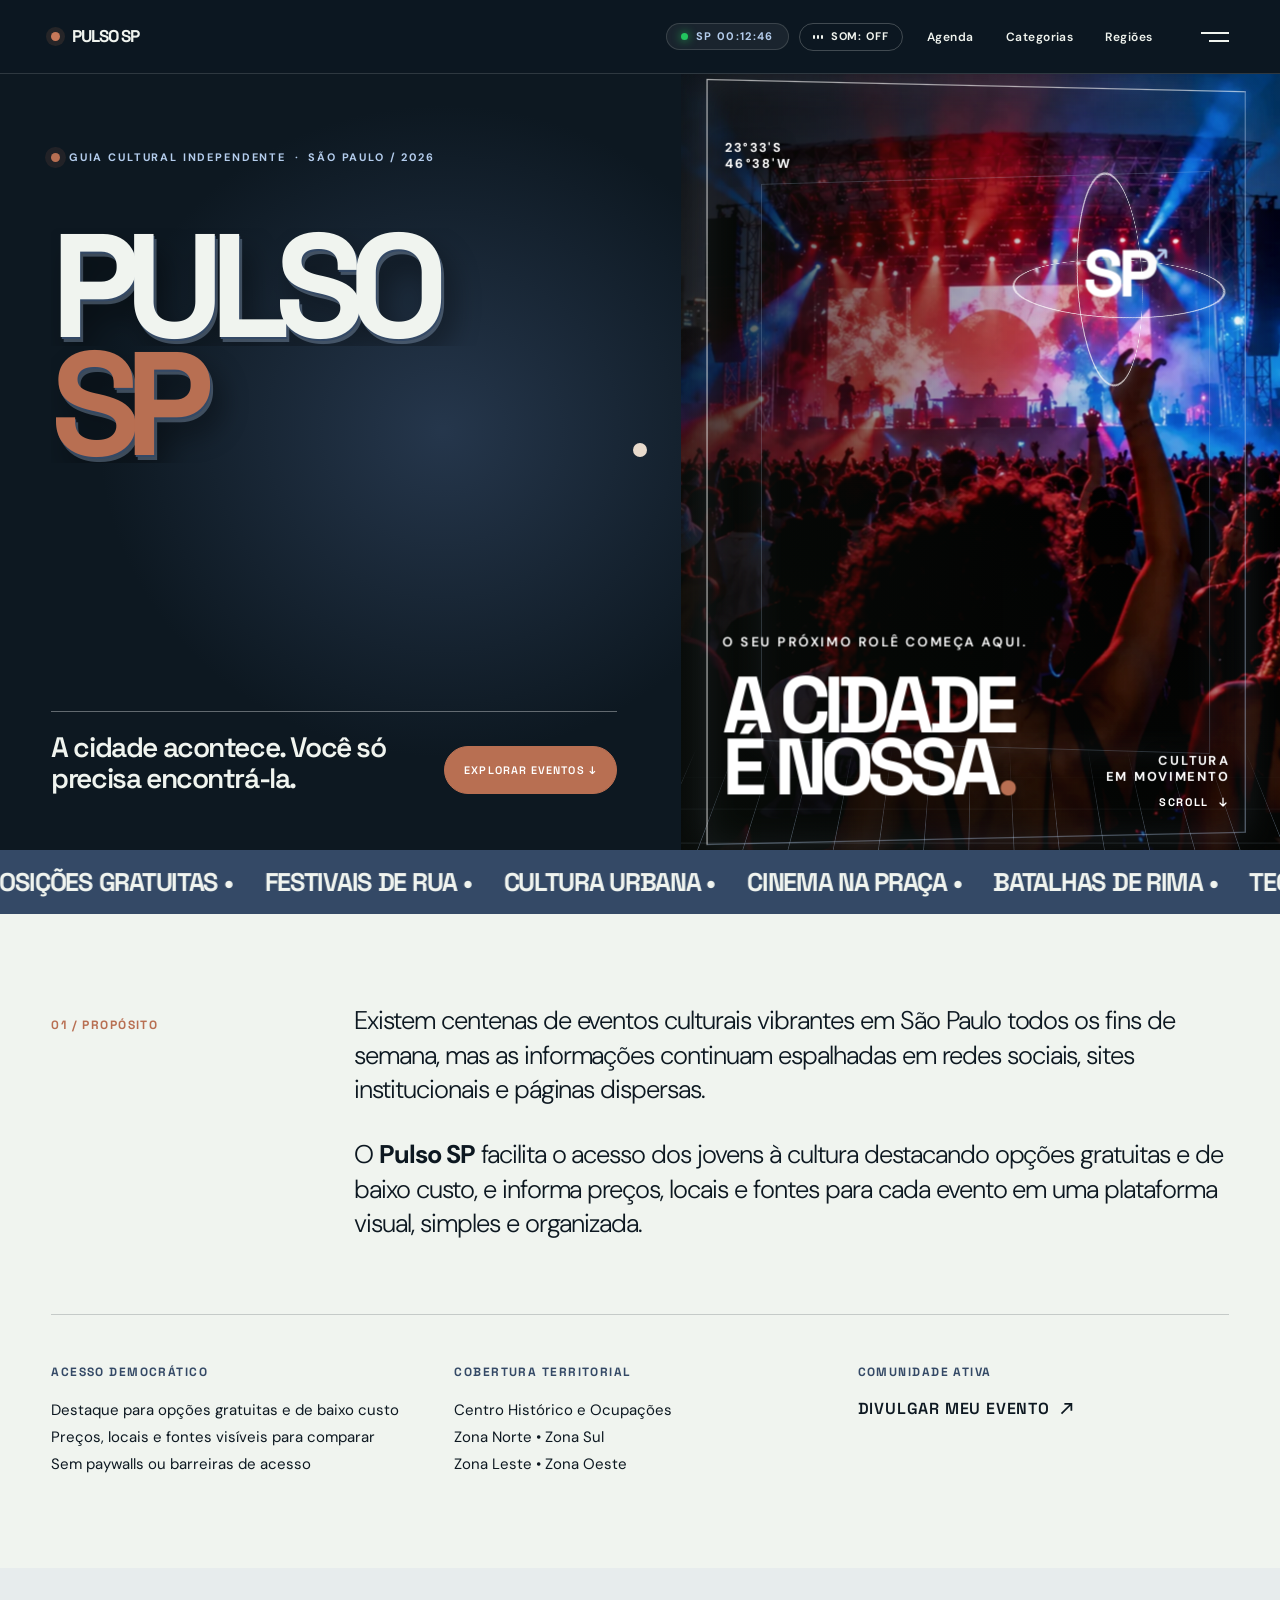
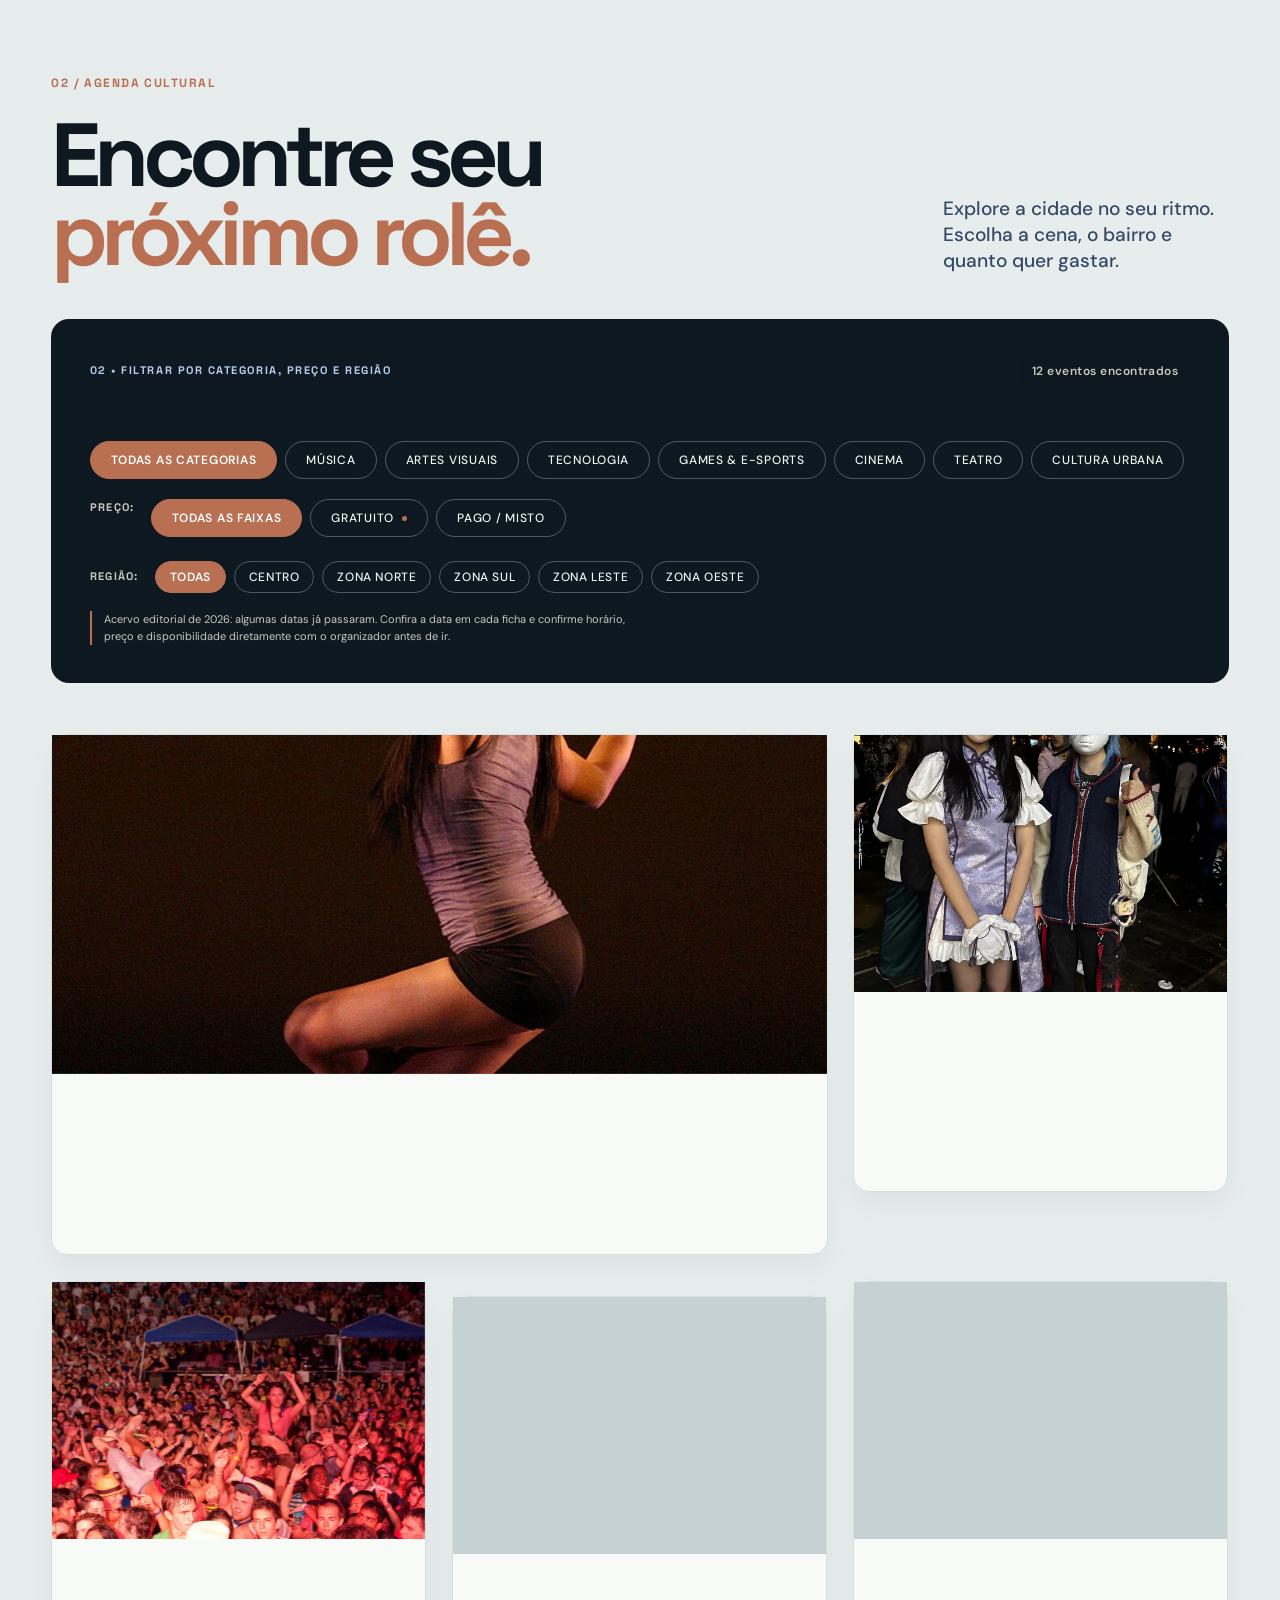
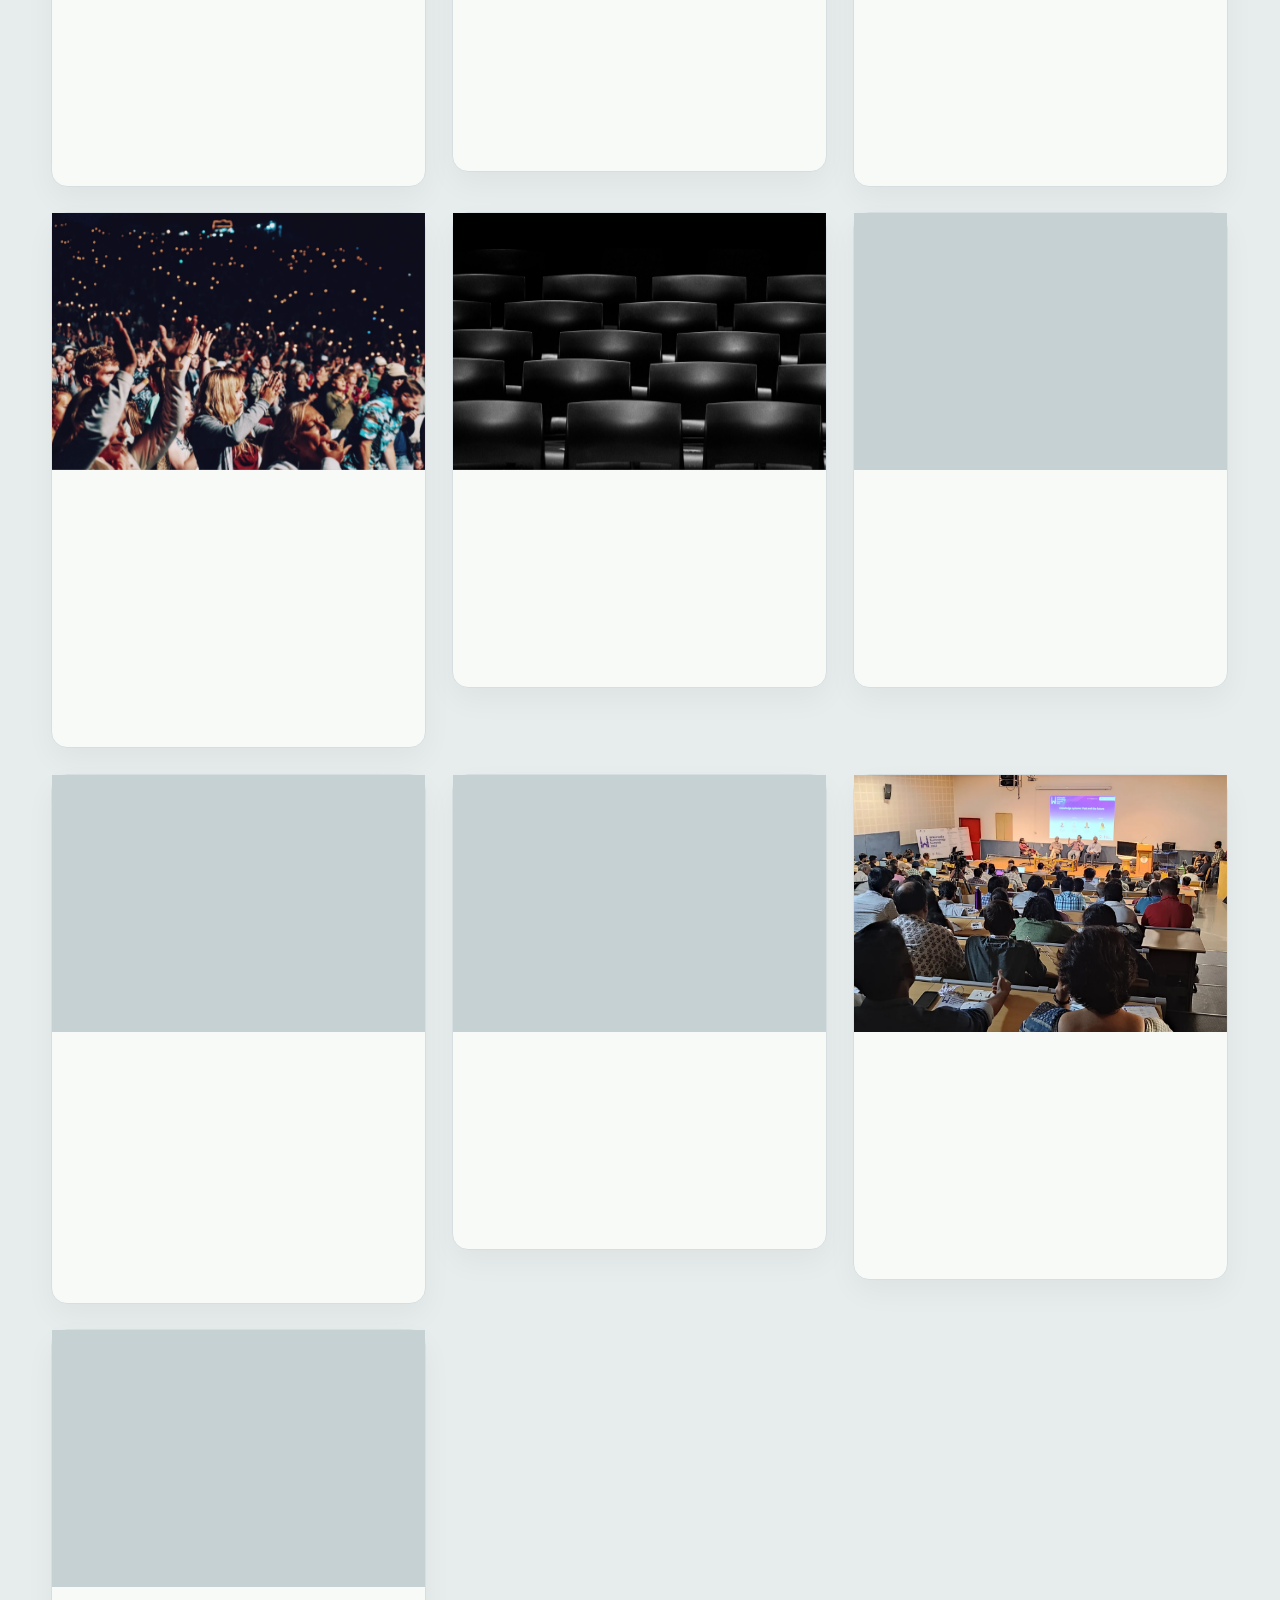
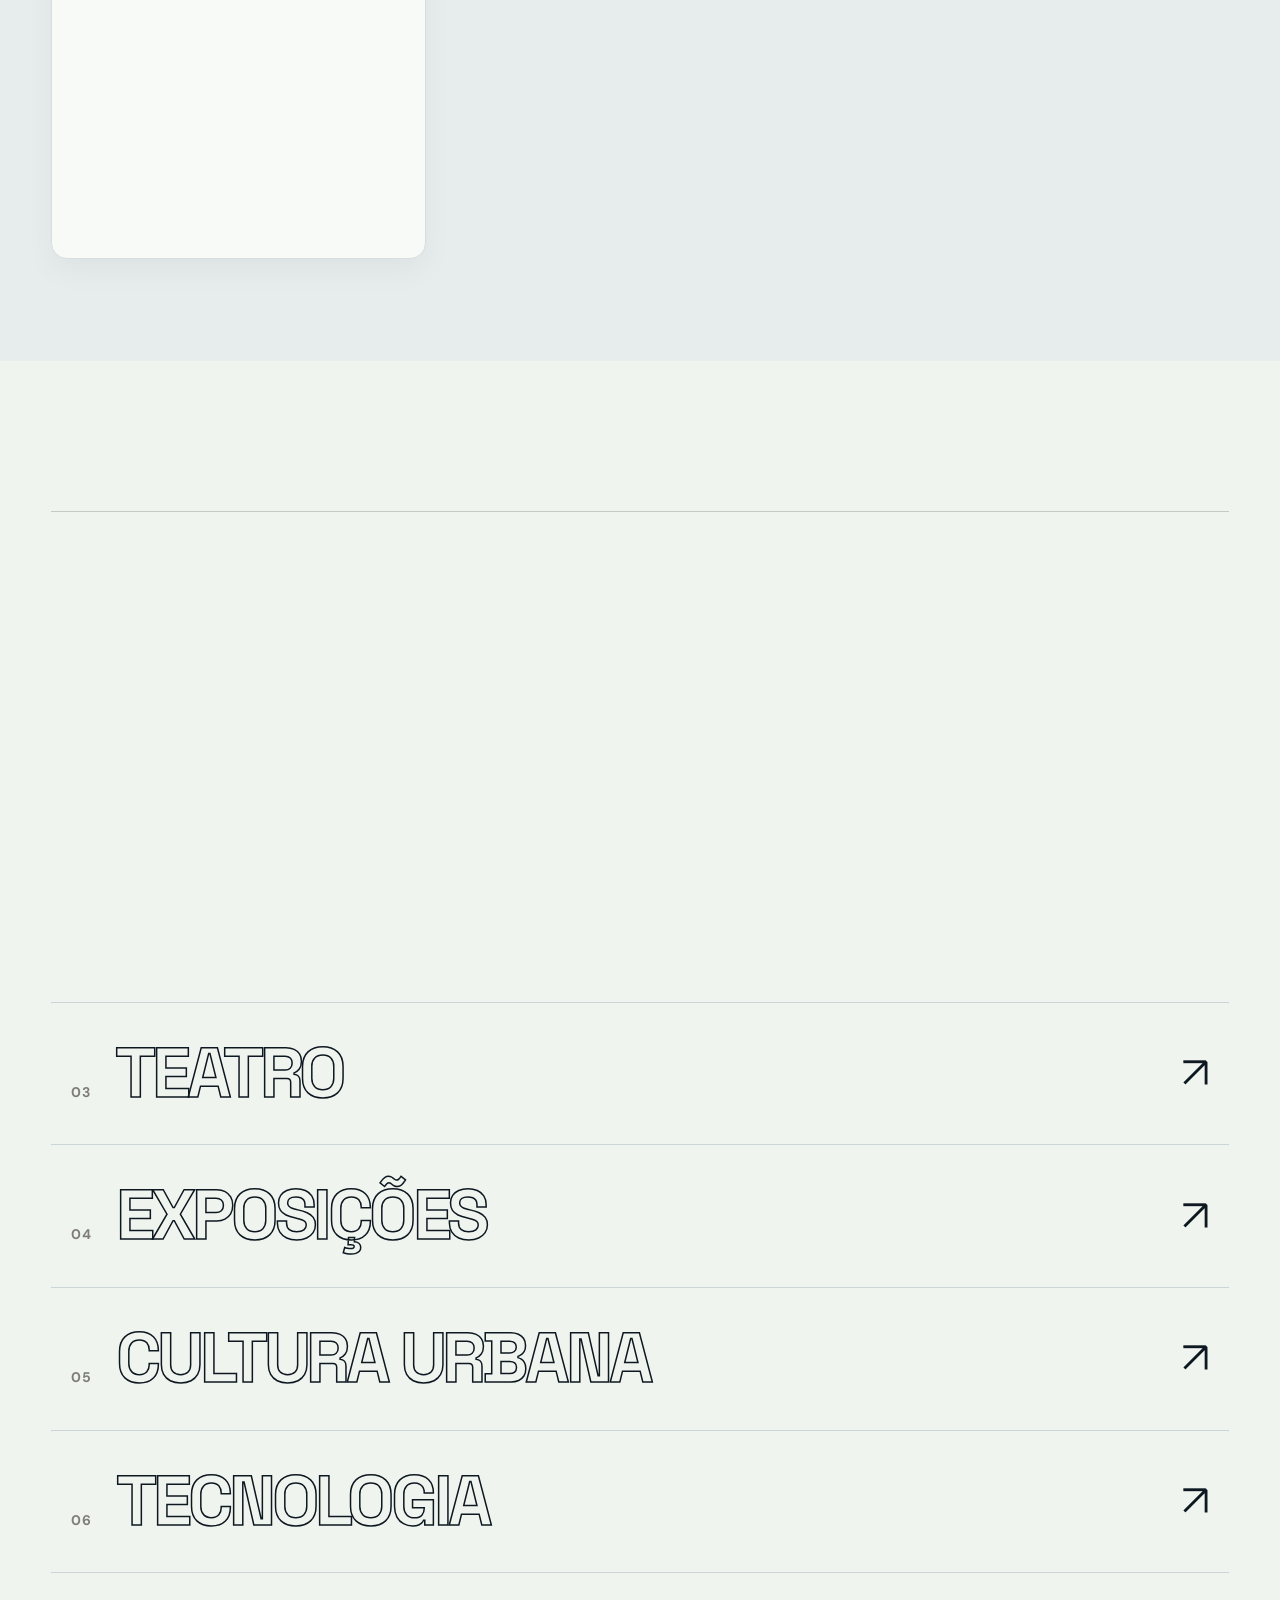
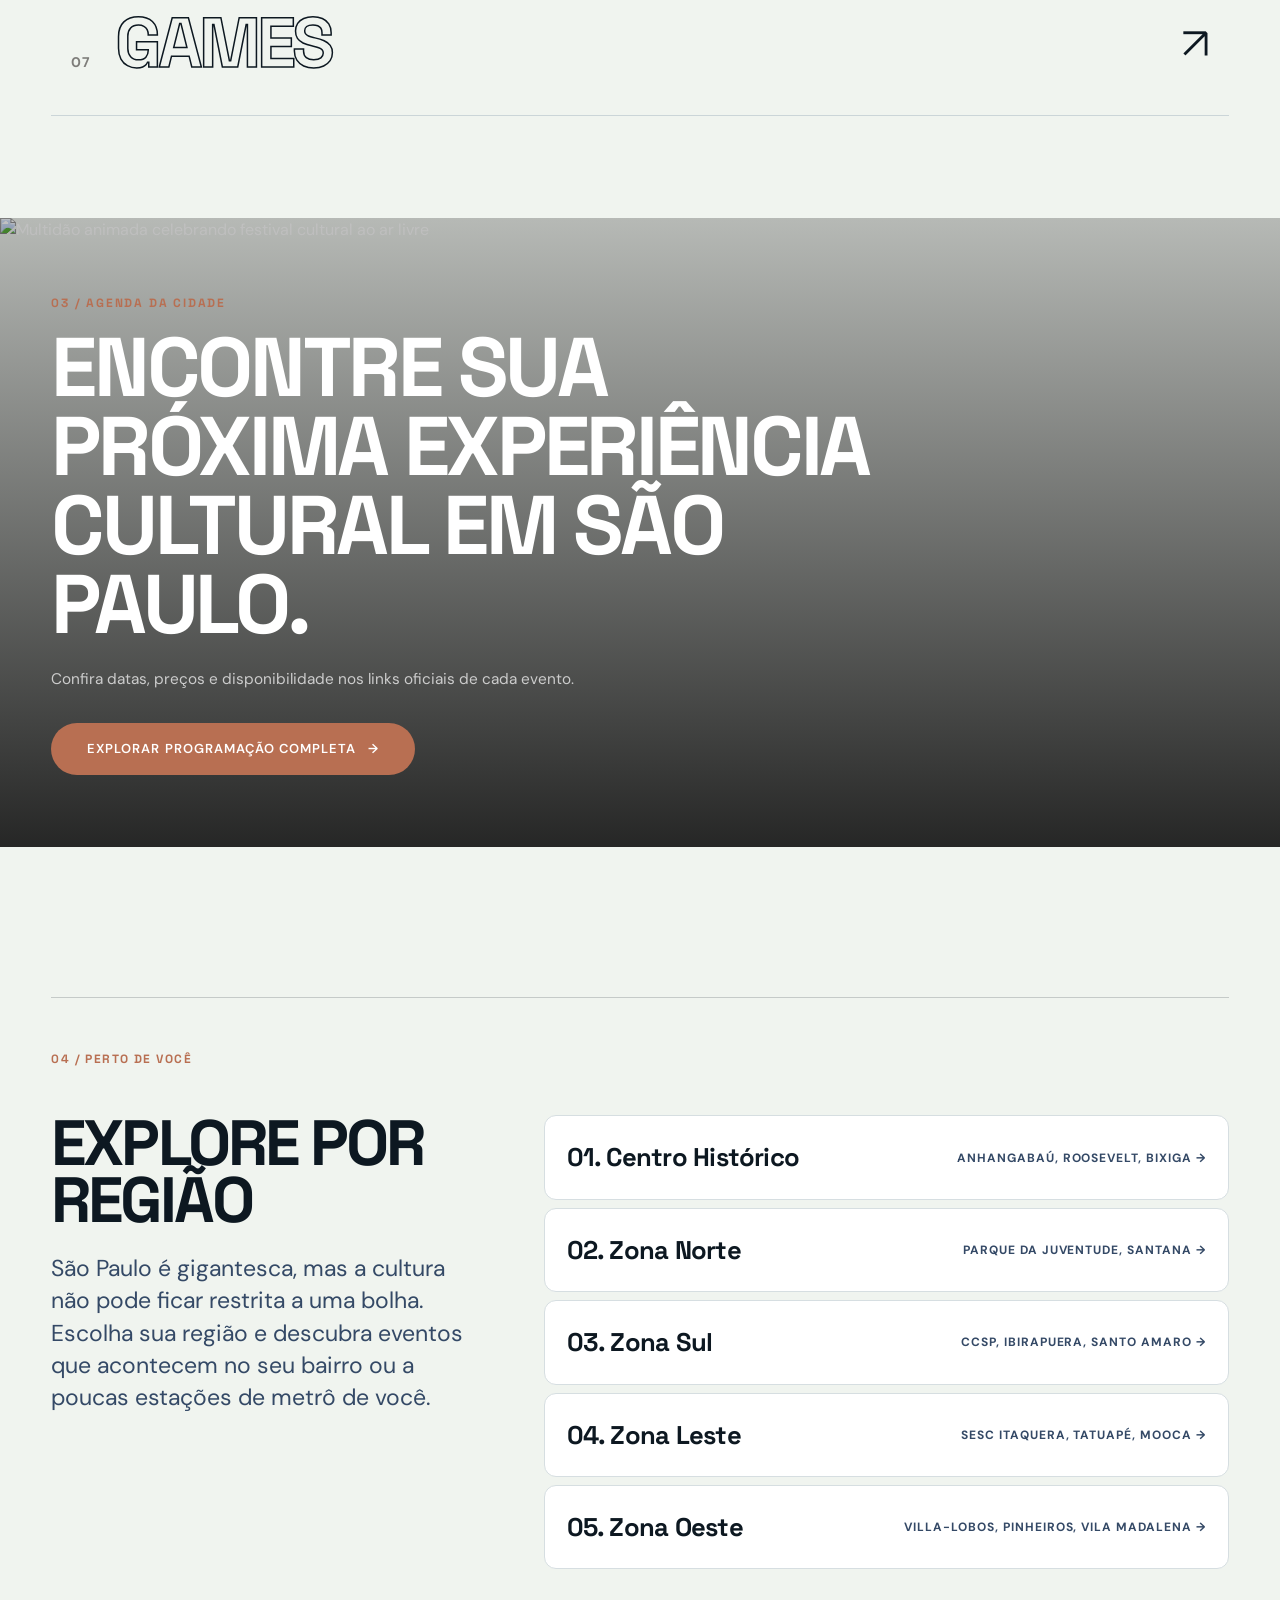
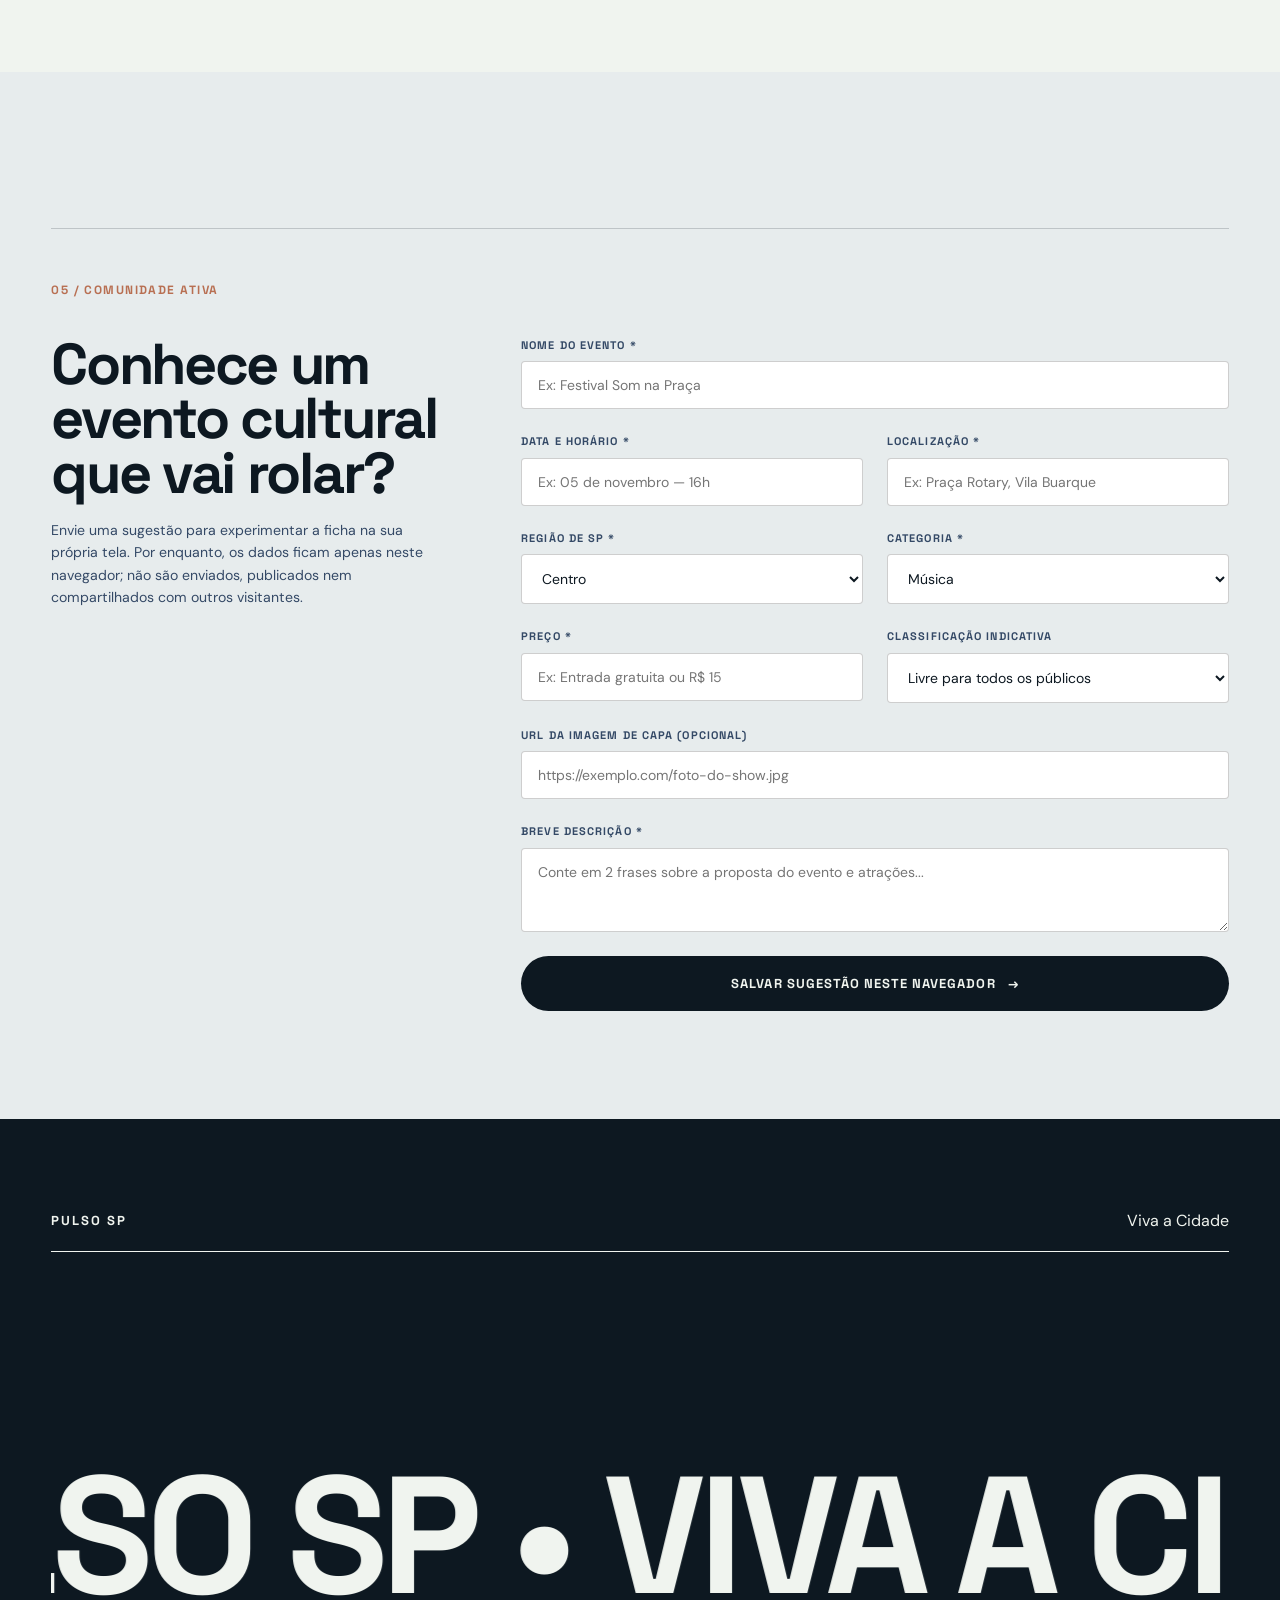
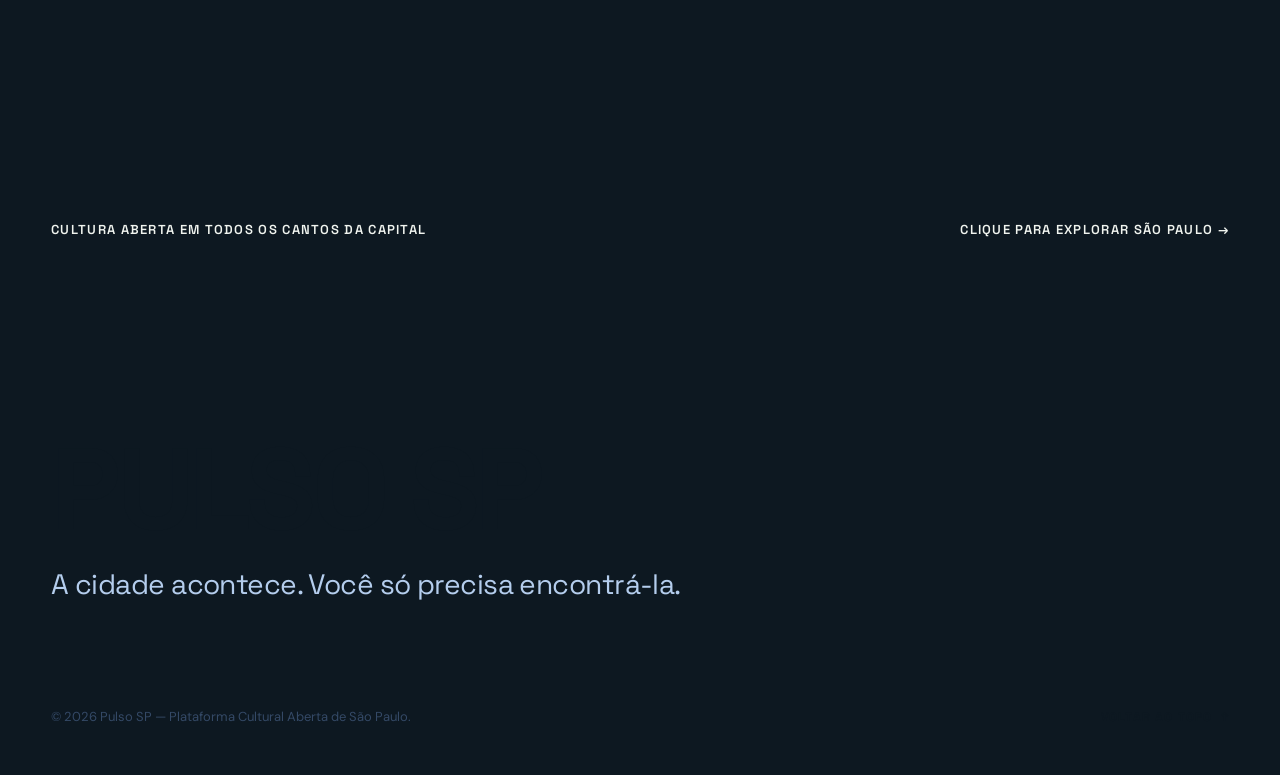
==== commit da0295cc: "Add live pulse clock, tactile sound design and SA Design outline typography" ====
--- a/index.html
+++ b/index.html
@@ -13,7 +13,7 @@
   <!-- Core Stylesheet -->
   <link rel="stylesheet" href="css/style.css">
   <link rel="stylesheet" href="css/experience.css">
-  <link rel="stylesheet" href="css/redesign.css?v=3">
+  <link rel="stylesheet" href="css/redesign.css?v=4">
 
   <!-- ES Modules Entry Script -->
   <script defer src="https://cdnjs.cloudflare.com/ajax/libs/three.js/r128/three.min.js"></script>
@@ -51,6 +51,19 @@
       <span class="pulse-dot" aria-hidden="true"></span>
       <span>PULSO SP</span>
     </a>
+
+    <div class="header-center-meta">
+      <div class="header-live-status" aria-label="Status ao vivo da capital">
+        <span class="live-clock-dot" aria-hidden="true"></span>
+        <span class="live-clock-time" id="sp-live-clock">SP --:--:--</span>
+      </div>
+      <button class="sound-toggle-btn" id="sound-toggle-btn" type="button" aria-label="Ativar som interativo" aria-pressed="false" data-cursor="Som">
+        <span class="sound-wave-icon" aria-hidden="true">
+          <span></span><span></span><span></span>
+        </span>
+        <span class="sound-label">SOM: OFF</span>
+      </button>
+    </div>
 
     <nav class="header-quick-links" aria-label="Navegação principal">
       <a href="#eventos">Agenda</a><a href="#categorias">Categorias</a><a href="#regioes">Regiões</a>
--- a/css/redesign.css
+++ b/css/redesign.css
@@ -1,4 +1,8 @@
 /* Layout v3: uma capa, um catálogo legível, caminhos claros. */
+.build-text { position: relative; }
+.build-cursor { position: absolute; top: 55%; width: 22px; height: 28px; background: #b86f52; clip-path: polygon(0 0, 100% 63%, 58% 66%, 44% 100%); z-index: 5; pointer-events: none; filter: drop-shadow(0 3px 3px rgba(0,0,0,.25)); }
+.build-text:nth-child(even) > .build-cursor { background: #344966; }
+.gallery-section, .categories-grid, .regions-buttons-col, .pulso-form-grid { perspective: 1100px; }
 .scroll-progress { position: fixed; top: 0; left: 0; width: 100%; height: 3px; z-index: 10001; background: #b86f52; transform-origin: left; transform: scaleX(0); pointer-events: none; }
 :root { --gutter: clamp(20px, 4vw, 64px); }
 body { background: var(--bg); }
@@ -7,7 +11,20 @@
 .site-header .header-back-link, .site-header.is-scrolled .header-back-link, .site-header .header-quick-links a { color: #f0f4ef; }
 .site-header .menu-toggle-line, .site-header.is-scrolled .menu-toggle-line { background-color: #f0f4ef; }
 .header-back-link { font-size: 17px; letter-spacing: -.06em; }
-.header-quick-links { display: flex; align-items: center; gap: clamp(20px, 3vw, 48px); margin-left: auto; margin-right: 42px; font: 600 12px var(--font-body); letter-spacing: .04em; }
+.header-center-meta { display: flex; align-items: center; gap: 10px; margin-left: auto; margin-right: 24px; }
+.header-live-status { display: flex; align-items: center; gap: 8px; font: 700 11px/1 var(--font-body); letter-spacing: .12em; color: #b4cded; padding: 7px 14px; background: rgba(255,255,255,.06); border: 1px solid rgba(255,255,255,.14); border-radius: 100px; text-transform: uppercase; user-select: none; }
+.live-clock-dot { width: 7px; height: 7px; background: #22c55e; border-radius: 50%; box-shadow: 0 0 10px #22c55e; animation: live-pulse-glow 2s infinite ease-in-out; }
+@keyframes live-pulse-glow { 0%, 100% { opacity: 1; transform: scale(1); } 50% { opacity: .4; transform: scale(.85); } }
+.sound-toggle-btn { display: inline-flex; align-items: center; gap: 8px; background: transparent; border: 1px solid rgba(255,255,255,.22); border-radius: 100px; padding: 7px 13px; color: #f0f4ef; font: 700 11px/1 var(--font-body); letter-spacing: .08em; cursor: pointer; transition: all .25s ease; user-select: none; }
+.sound-toggle-btn:hover { background: rgba(255,255,255,.1); border-color: #f0f4ef; }
+.sound-toggle-btn.is-active { background: #b86f52; border-color: #b86f52; color: #fff; }
+.sound-wave-icon { display: flex; align-items: center; gap: 2px; height: 12px; }
+.sound-wave-icon span { width: 2px; height: 4px; background: currentColor; border-radius: 1px; transition: height .2s ease; }
+.sound-toggle-btn.is-active .sound-wave-icon span:nth-child(1) { animation: sound-wave-anim .7s infinite alternate ease-in-out; }
+.sound-toggle-btn.is-active .sound-wave-icon span:nth-child(2) { animation: sound-wave-anim .9s infinite alternate ease-in-out .2s; }
+.sound-toggle-btn.is-active .sound-wave-icon span:nth-child(3) { animation: sound-wave-anim .6s infinite alternate ease-in-out .4s; }
+@keyframes sound-wave-anim { 0% { height: 3px; } 100% { height: 12px; } }
+.header-quick-links { display: flex; align-items: center; gap: clamp(16px, 2.5vw, 36px); margin-left: 0; margin-right: 32px; font: 600 12px var(--font-body); letter-spacing: .04em; }
 .header-quick-links a { padding-block: 10px; transition: color .2s; }
 .header-quick-links a:hover { color: #b4cded; }
 .menu-toggle-line { background: #f0f4ef; }
@@ -78,11 +95,15 @@
 .categories-section, .regions-section { padding: clamp(80px, 8vw, 120px) var(--gutter); }
 .categories-grid { gap: 8px; }
 .categories-grid { grid-template-columns: 1fr; gap: 0; max-width: 1400px; margin-inline: auto; }
-.category-card-btn { border: 1px solid #d6dee1; border-radius: 14px; background: #fff; min-height: 110px; padding: 24px; }
-.category-card-btn { border: 0; border-top: 1px solid #cbd5d8; border-radius: 0; background: transparent; min-height: 100px; padding: 18px 20px; }
+.category-card-btn { display: flex; justify-content: space-between; align-items: center; border: 0; border-top: 1px solid #cbd5d8; border-radius: 0; background: transparent; min-height: 105px; padding: 18px 20px; transition: background .35s cubic-bezier(.16,1,.3,1), padding .35s cubic-bezier(.16,1,.3,1); }
 .category-card-btn:last-child { border-bottom: 1px solid #cbd5d8; }
-.category-card-btn:hover { background: #0d1821; color: #f0f4ef; }
-.cat-name { font-size: clamp(2rem, 4.5vw, 5rem); letter-spacing: -.06em; }
+.category-card-btn:hover { background: #0d1821; color: #f0f4ef; padding-left: clamp(28px, 3.5vw, 48px); }
+.cat-name { font-size: clamp(2.3rem, 5.5vw, 6rem); font-weight: 700; font-family: var(--font-display); letter-spacing: -.06em; text-transform: uppercase; color: transparent; -webkit-text-stroke: 1.5px #0d1821; transition: all .35s cubic-bezier(.16,1,.3,1); display: inline-block; }
+.category-card-btn:hover .cat-name { color: #f0f4ef; -webkit-text-stroke: 0 transparent; transform: translateX(14px); }
+.category-card-btn .cat-number { font: 700 14px var(--font-body); color: #7e7d7a; margin-right: 20px; letter-spacing: .08em; transition: color .3s; }
+.category-card-btn:hover .cat-number { color: #b86f52; }
+.category-card-btn .cat-arrow { font-size: clamp(2rem, 3.5vw, 3.8rem); font-weight: 300; color: #0d1821; transition: transform .35s cubic-bezier(.16,1,.3,1), color .35s; }
+.category-card-btn:hover .cat-arrow { color: #b86f52; transform: translate(8px, -8px); }
 .category-preview { position: fixed; width: 220px; height: 265px; z-index: 9010; pointer-events: none; opacity: 0; transform: translateY(12px) rotate(5deg) scale(.95); transition: opacity .2s, transform .3s cubic-bezier(.2,.8,.2,1); border: 5px solid #f0f4ef; box-shadow: 0 24px 60px rgba(13,24,33,.28); background: #344966; }
 .category-preview.is-visible { opacity: 1; transform: translateY(0) rotate(5deg) scale(1); }
 .category-preview img { width: 100%; height: 100%; object-fit: cover; }
@@ -100,8 +121,9 @@
 .event-detail-dialog[open] { animation: dialog-depth .36s cubic-bezier(.2,.8,.2,1) both; transform-origin: 50% 35%; }
 @keyframes dialog-depth { from { opacity: 0; transform: perspective(1000px) rotateX(-12deg) scale(.95); } to { opacity: 1; transform: perspective(1000px) rotateX(0) scale(1); } }
 @media (max-width: 1100px) { .gallery-section { grid-template-columns: repeat(2,minmax(0,1fr)); } }
+@media (max-width: 980px) { .header-quick-links { display: none; } }
 @media (max-width: 800px) { .header-quick-links { display: none; } .hero-section { grid-template-columns: 1fr; grid-template-rows: auto minmax(420px, 57svh) auto; } .hero-header-box { grid-column: 1; grid-row: 1; min-height: 440px; padding: 48px var(--gutter); } .hero-section .hero-title { font-size: clamp(5rem, 18vw, 9rem); } .hero-cover-wrapper { grid-column: 1; grid-row: 2; } .hero-marquee-wrap { grid-row: 3; } .agenda-heading { display: block; } .agenda-heading p { margin-top: 24px; } }
 @media (max-width: 800px) { .scene-marker, .scene-frame-back { display: none; } .scene-floor { opacity: .25; } }
-@media (max-width: 620px) { .gallery-section { grid-template-columns: 1fr; } .gallery-section .comp-dual-tablets .tablet-card-1 { grid-column: 1 !important; } .gallery-section .comp-dual-tablets .tablet-card-1 .reveal-clip { aspect-ratio: 16 / 11 !important; } .hero-header-box { min-height: 370px; } .hero-meta-strip { gap: 15px; } .hero-meta-strip span:first-child { font-size: 20px; } .agenda-heading h2 { font-size: clamp(3.1rem, 12vw, 5rem); } }
+@media (max-width: 620px) { .header-center-meta .sound-label { display: none; } .header-center-meta { gap: 6px; margin-right: 14px; } .header-live-status { padding: 5px 9px; font-size: 10px; } .gallery-section { grid-template-columns: 1fr; } .gallery-section .comp-dual-tablets .tablet-card-1 { grid-column: 1 !important; } .gallery-section .comp-dual-tablets .tablet-card-1 .reveal-clip { aspect-ratio: 16 / 11 !important; } .hero-header-box { min-height: 370px; } .hero-meta-strip { gap: 15px; } .hero-meta-strip span:first-child { font-size: 20px; } .agenda-heading h2 { font-size: clamp(3.1rem, 12vw, 5rem); } }
 @media (prefers-reduced-motion: reduce) { .gallery-section .event-card-item { transition: none; } }
 @media (prefers-reduced-motion: reduce) { .observe-reveal { opacity: 1; transform: none; } .category-preview { display: none; } }
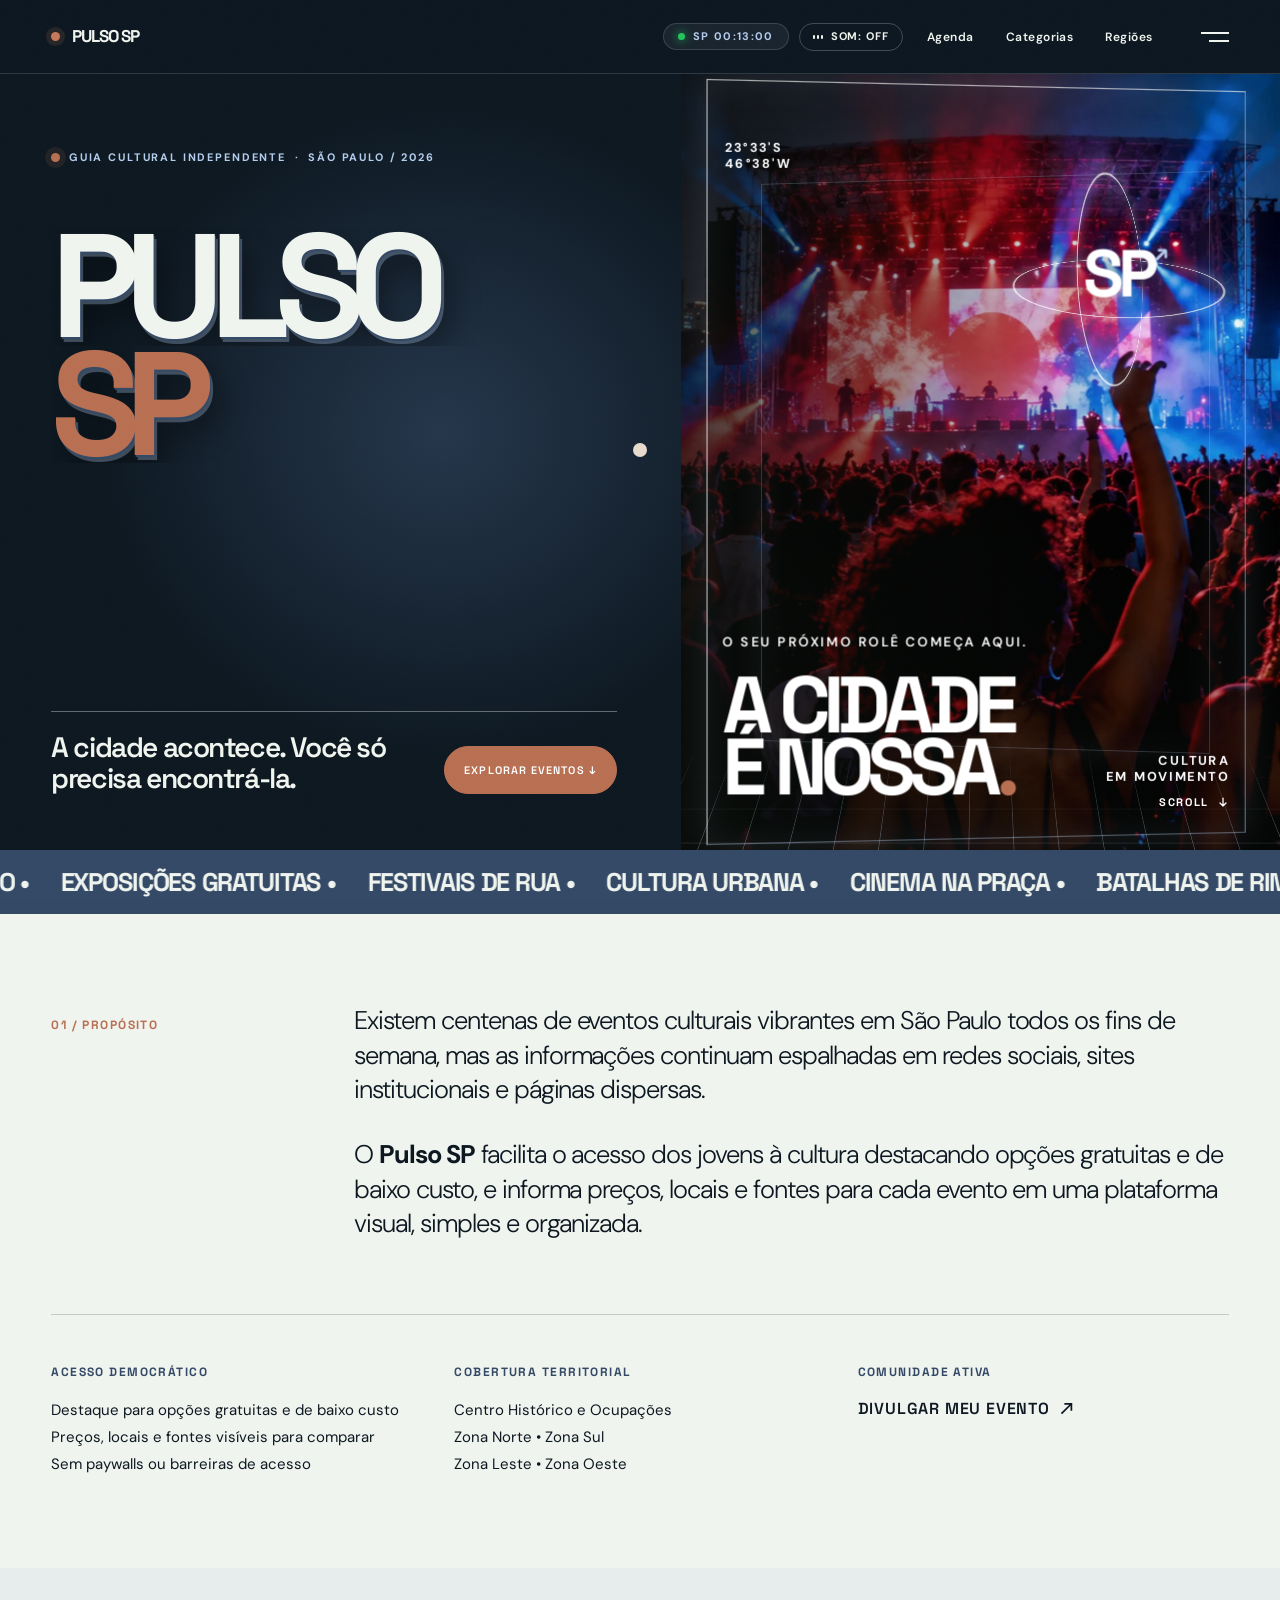
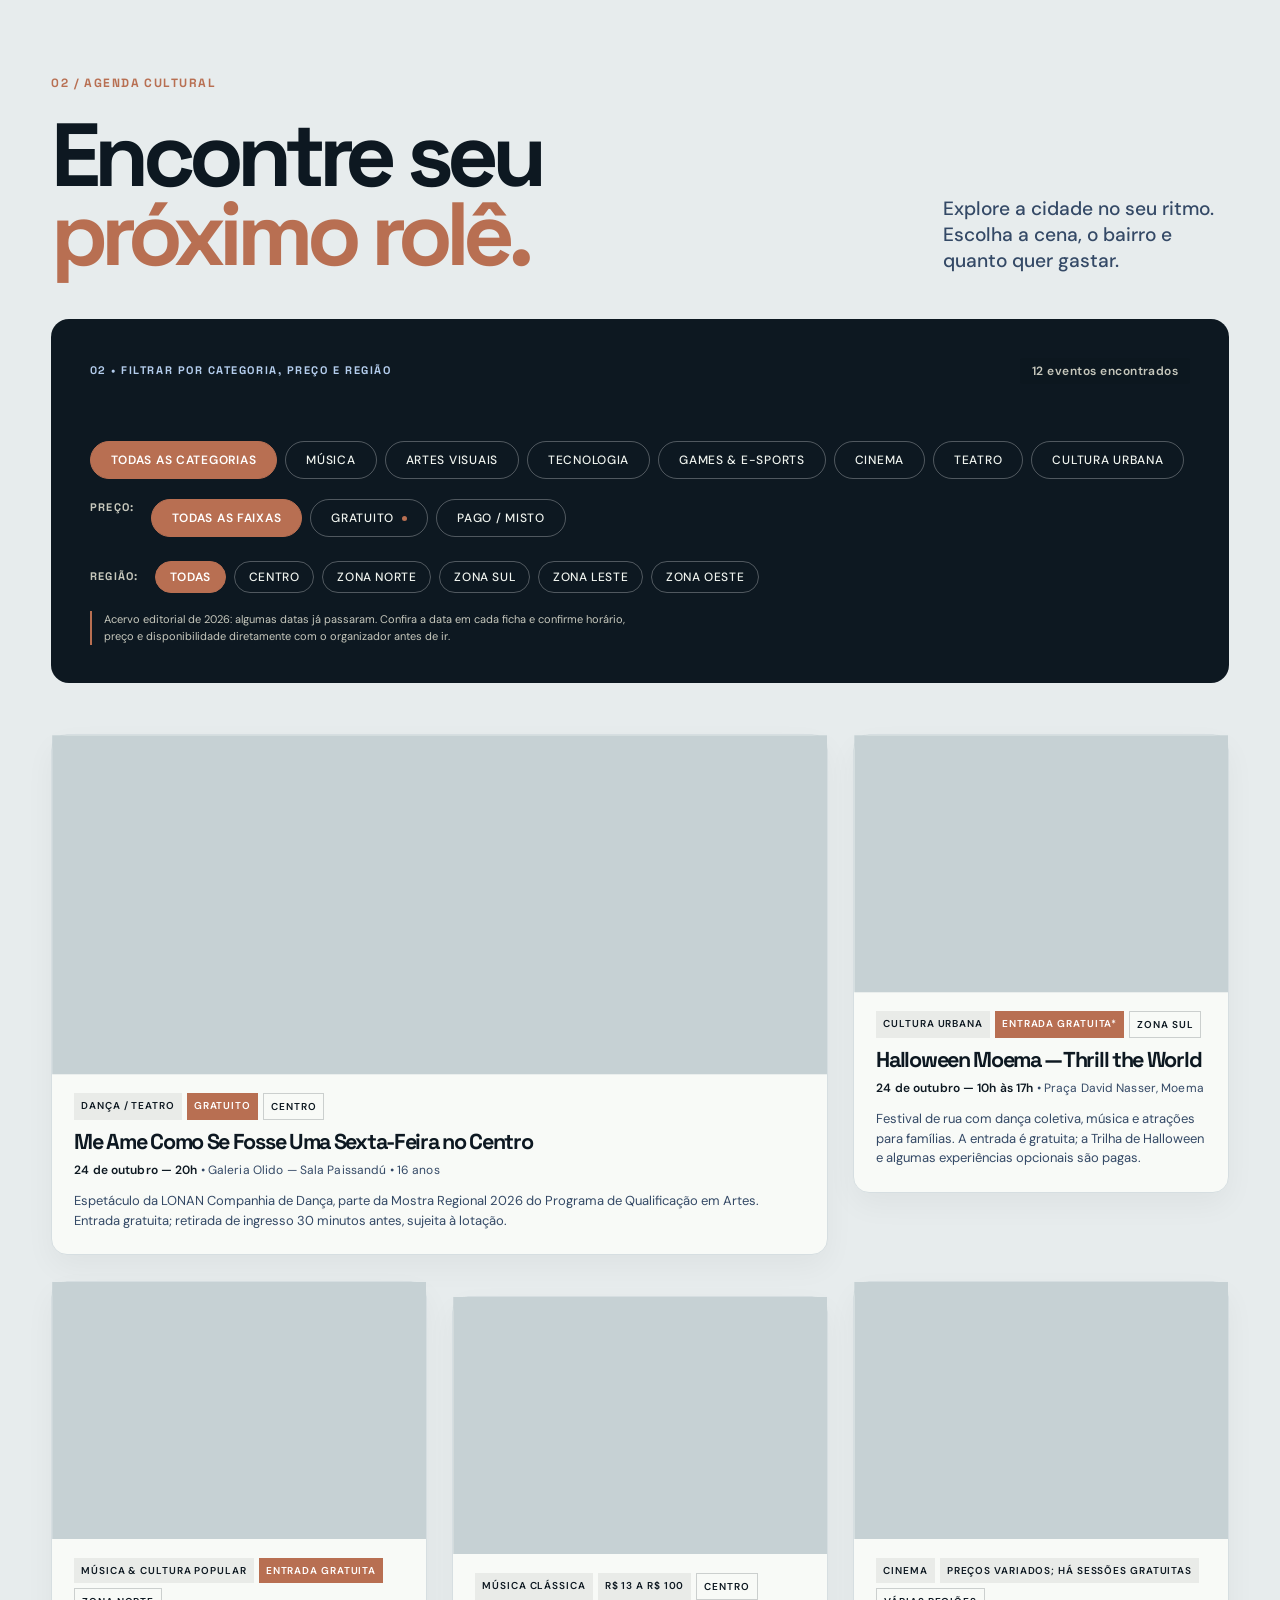
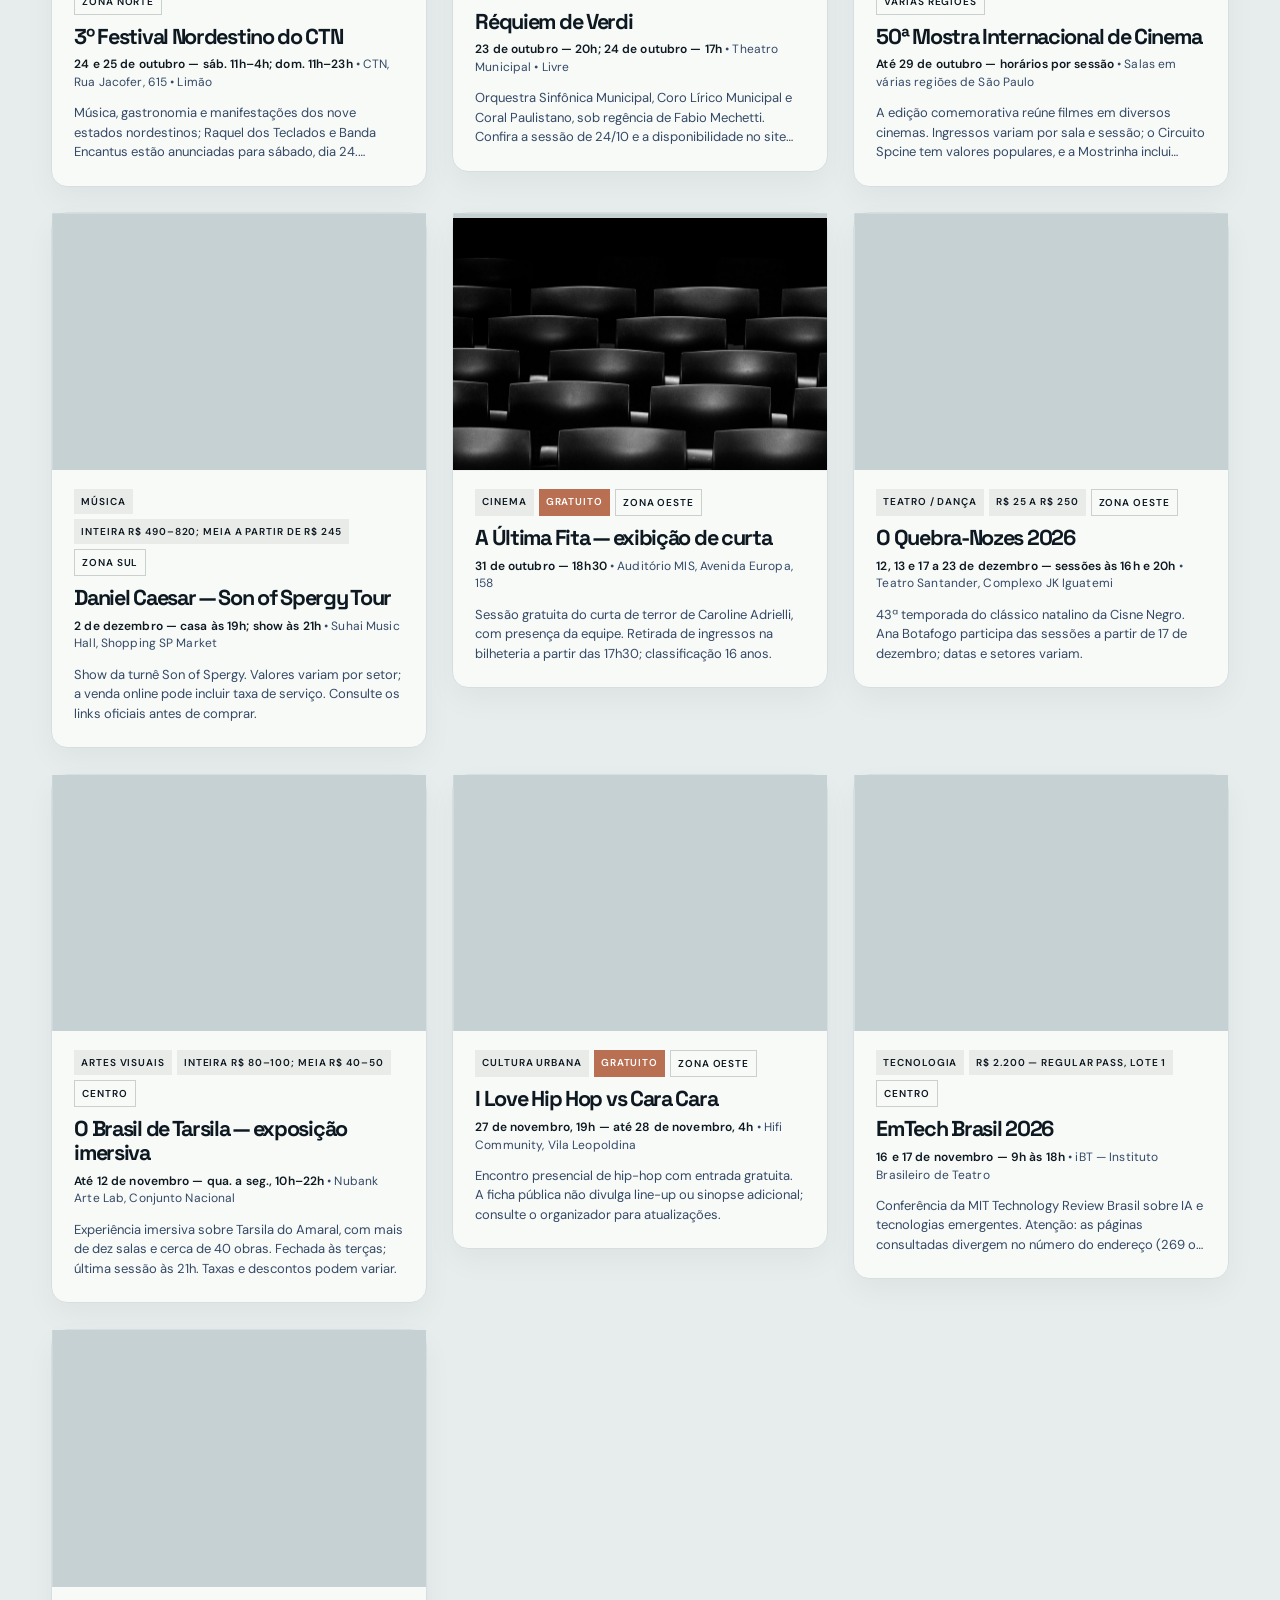
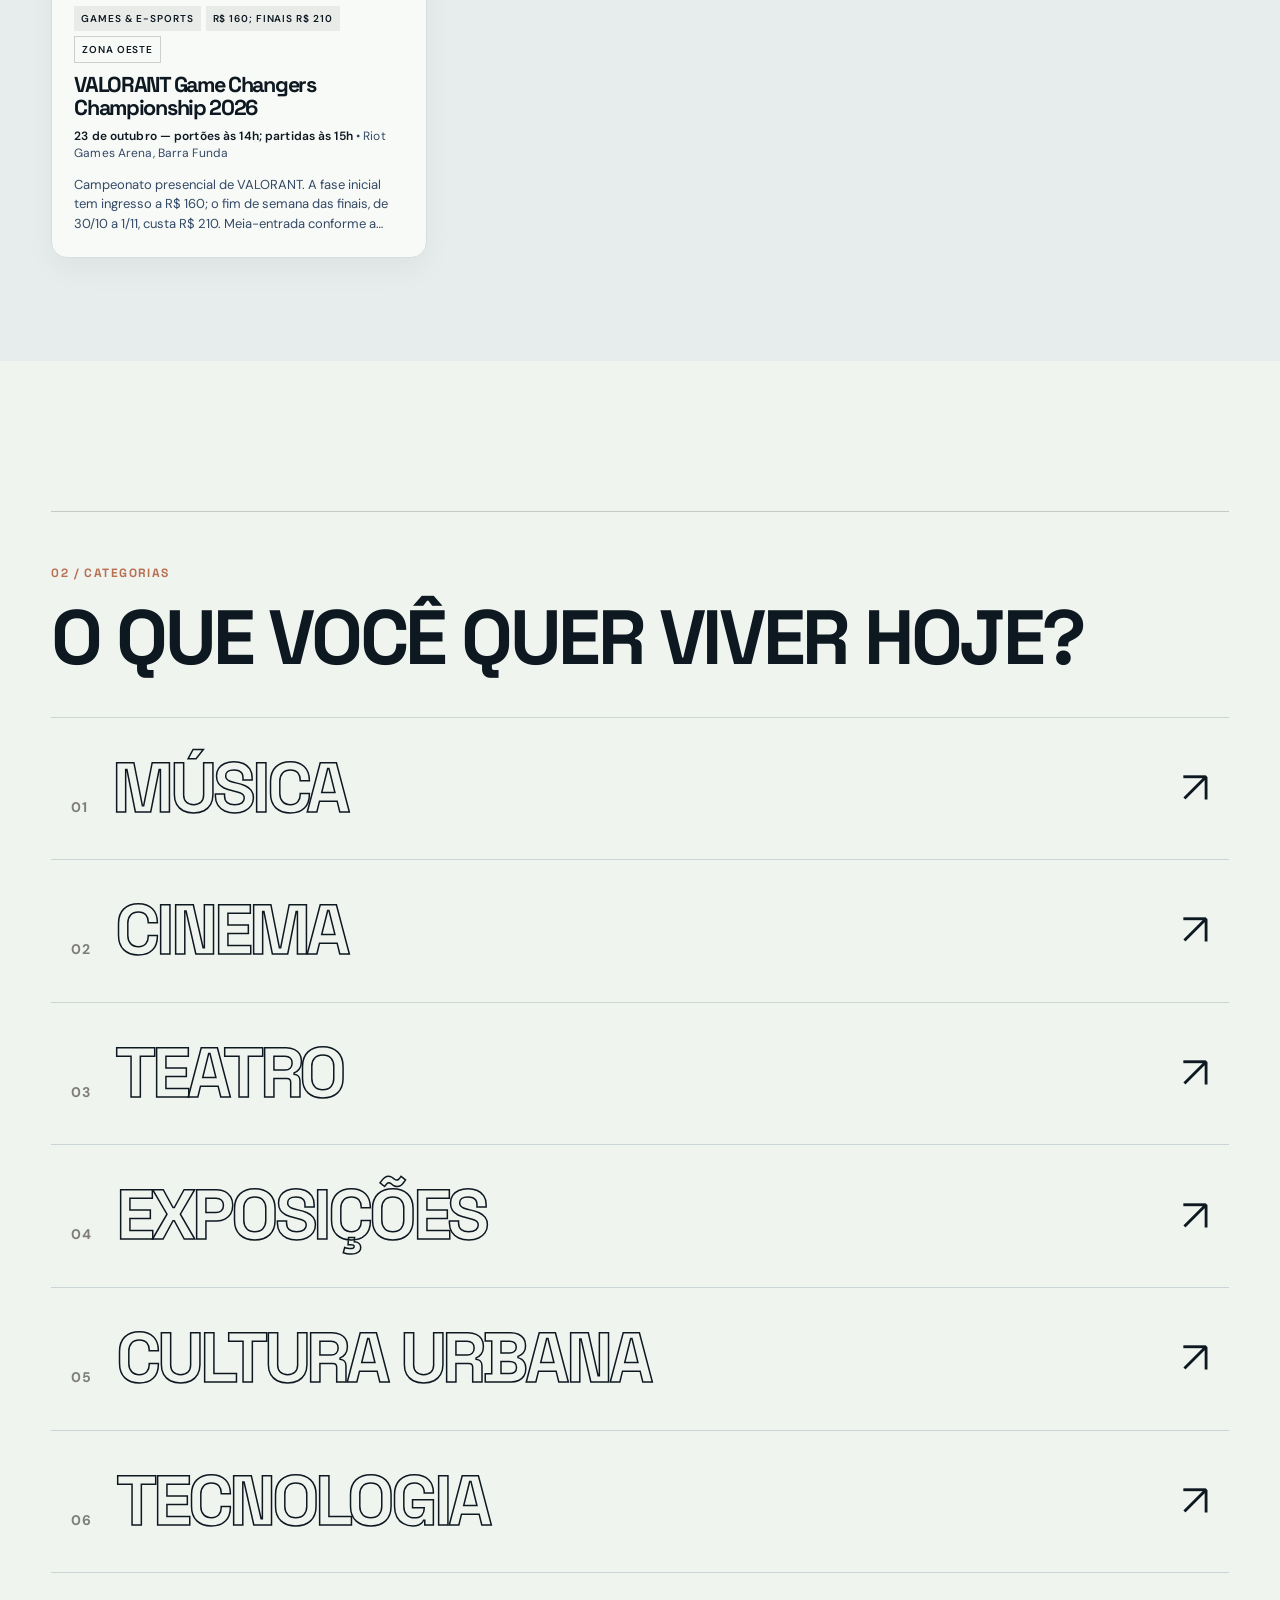
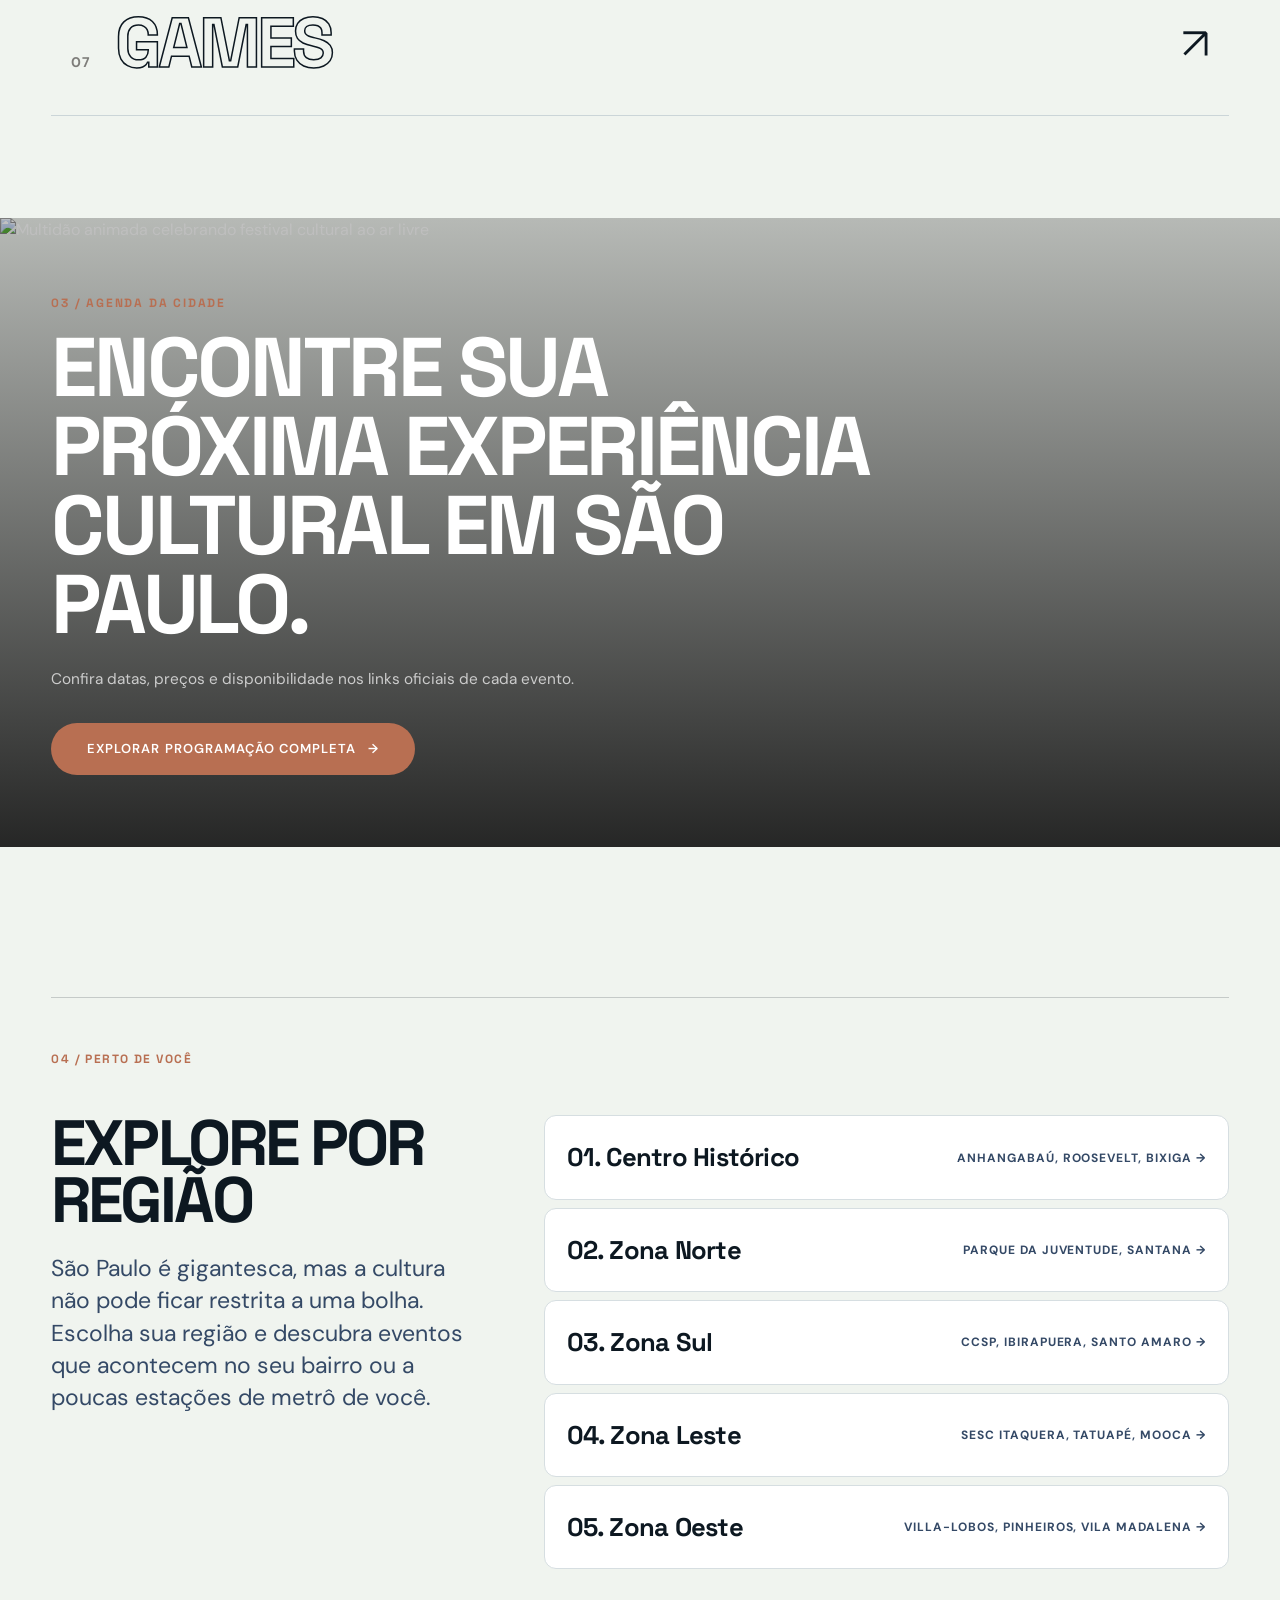
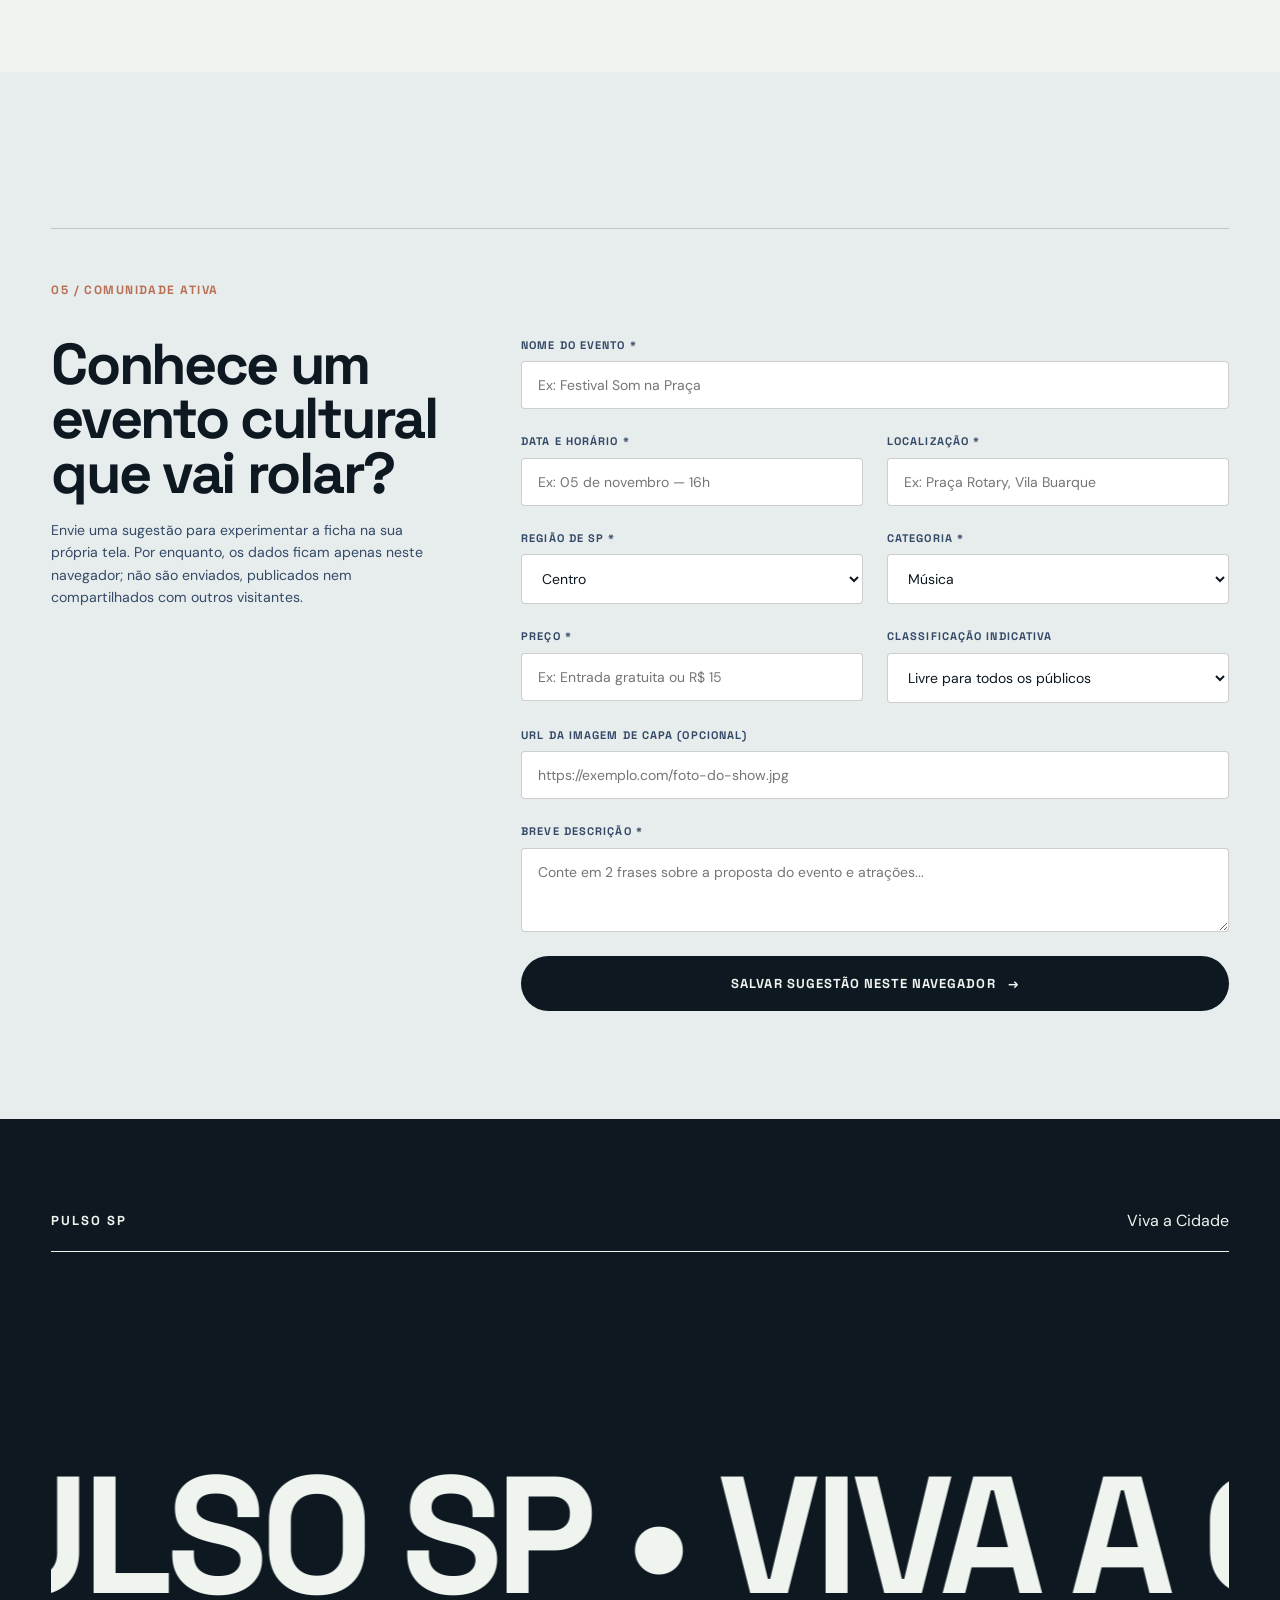
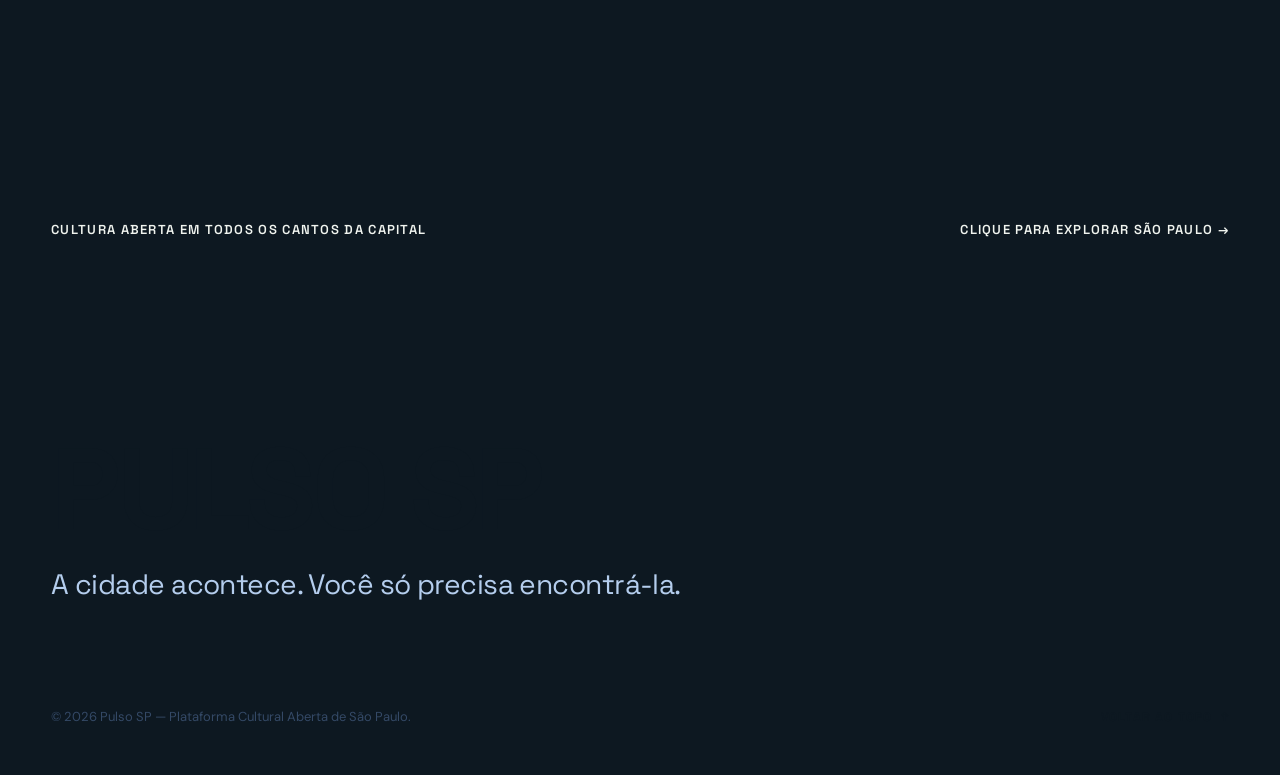
==== commit d4aeac1a: "Cinematic image effects: parallax, magnetic tilt, clip-path reveals, film grain and Ken Burns" ====
--- a/index.html
+++ b/index.html
@@ -14,6 +14,7 @@
   <link rel="stylesheet" href="css/style.css">
   <link rel="stylesheet" href="css/experience.css">
   <link rel="stylesheet" href="css/redesign.css?v=4">
+  <link rel="stylesheet" href="css/effects.css?v=1">
 
   <!-- ES Modules Entry Script -->
   <script defer src="https://cdnjs.cloudflare.com/ajax/libs/three.js/r128/three.min.js"></script>
--- a/css/effects.css
+++ b/css/effects.css
@@ -0,0 +1,63 @@
+/* ═══ CINEMATIC IMAGE EFFECTS ═══ */
+
+/* Clip-path reveal on scroll */
+.reveal-clip { clip-path: inset(100% 0 0 0); transition: clip-path .9s cubic-bezier(.16,1,.3,1); will-change: clip-path; }
+.img-reveal-active { clip-path: inset(0 0 0 0) !important; }
+
+/* Card stagger entrance */
+.event-card-item { opacity: 0; transform: translateY(60px) scale(.96); }
+.card-reveal-active { opacity: 1 !important; transform: translateY(0) scale(1) !important; transition: opacity .7s cubic-bezier(.16,1,.3,1), transform .8s cubic-bezier(.16,1,.3,1) !important; }
+.gallery-container:nth-child(2) .card-reveal-active { transition-delay: .1s !important; }
+.gallery-container:nth-child(3) .card-reveal-active { transition-delay: .2s !important; }
+.gallery-container:nth-child(4) .card-reveal-active { transition-delay: .15s !important; }
+
+/* Parallax images base */
+.parallax-img { transform: translateY(0) scale(1.12); transition: filter .4s ease; will-change: transform; }
+
+/* Card hover glow overlay */
+.gallery-section .event-card-item::after { content: ''; position: absolute; inset: 0; pointer-events: none; background: radial-gradient(circle at var(--light-x, 50%) var(--light-y, 50%), rgba(184,111,82,.18), transparent 55%); opacity: 0; transition: opacity .35s; border-radius: inherit; z-index: 2; }
+.gallery-section .event-card-item:hover::after { opacity: 1; }
+
+/* Card hover image zoom + saturation */
+.gallery-section .event-card-item:hover .parallax-img { filter: saturate(1.3) contrast(1.08) !important; }
+.gallery-section .event-card-item .reveal-clip { overflow: hidden; }
+
+/* Hero cover cinematic */
+.hero-cover-img { transition: transform .1s linear, filter .3s ease !important; transform-origin: center 40%; }
+
+/* Featured section Ken Burns */
+.ken-burns-active { animation: kenBurns 22s ease-in-out infinite alternate !important; transform-origin: 30% 60%; }
+@keyframes kenBurns { 0% { transform: scale(1); } 100% { transform: scale(1.15); } }
+
+/* Film grain overlay */
+.film-grain-overlay { position: fixed; inset: 0; z-index: 99999; pointer-events: none; opacity: .035; mix-blend-mode: overlay; background-image: url("data:image/svg+xml,%3Csvg viewBox='0 0 256 256' xmlns='http://www.w3.org/2000/svg'%3E%3Cfilter id='n'%3E%3CfeTurbulence type='fractalNoise' baseFrequency='.85' numOctaves='4' stitchTiles='stitch'/%3E%3C/filter%3E%3Crect width='100%25' height='100%25' filter='url(%23n)'/%3E%3C/svg%3E"); background-size: 200px; animation: grain-drift 1.5s steps(6) infinite; }
+@keyframes grain-drift { 0% { transform: translate(0,0); } 20% { transform: translate(-3%,2%); } 40% { transform: translate(2%,-1%); } 60% { transform: translate(-1%,3%); } 80% { transform: translate(3%,-2%); } 100% { transform: translate(0,0); } }
+
+/* Category card light sweep on hover */
+.category-card-btn::after { content: ''; position: absolute; inset: 0; pointer-events: none; background: linear-gradient(90deg, transparent, rgba(184,111,82,.08) var(--cat-light, 50%), transparent); opacity: 0; transition: opacity .3s; }
+.category-card-btn:hover::after { opacity: 1; }
+.category-card-btn { position: relative; overflow: hidden; }
+
+/* Region buttons hover lift */
+.region-row-btn { transition: transform .3s cubic-bezier(.16,1,.3,1), background .25s, box-shadow .3s !important; }
+.region-row-btn:hover { transform: translateX(8px) !important; box-shadow: 0 8px 30px rgba(13,24,33,.12) !important; }
+
+/* Hero orbit enhanced glow */
+.hero-orbit-ring { filter: drop-shadow(0 0 12px rgba(180,205,237,.25)); }
+
+/* Preloader enhanced */
+.preloader-count { transition: transform .1s; }
+
+/* Smooth scroll indicator bounce */
+.hero-scroll-indicator svg { animation: scrollBounce 2s ease-in-out infinite; }
+@keyframes scrollBounce { 0%, 100% { transform: translateY(0); } 50% { transform: translateY(8px); } }
+
+/* Menu items stagger on open */
+.menu-fullscreen[aria-hidden="false"] .menu-nav-item:nth-child(1) { animation-delay: .05s; }
+.menu-fullscreen[aria-hidden="false"] .menu-nav-item:nth-child(2) { animation-delay: .1s; }
+.menu-fullscreen[aria-hidden="false"] .menu-nav-item:nth-child(3) { animation-delay: .15s; }
+.menu-fullscreen[aria-hidden="false"] .menu-nav-item:nth-child(4) { animation-delay: .2s; }
+.menu-fullscreen[aria-hidden="false"] .menu-nav-item:nth-child(5) { animation-delay: .25s; }
+.menu-fullscreen[aria-hidden="false"] .menu-nav-item:nth-child(6) { animation-delay: .3s; }
+
+@media (prefers-reduced-motion: reduce) { .film-grain-overlay, .ken-burns-active { display: none !important; animation: none !important; } .reveal-clip { clip-path: none !important; } .event-card-item { opacity: 1 !important; transform: none !important; } }
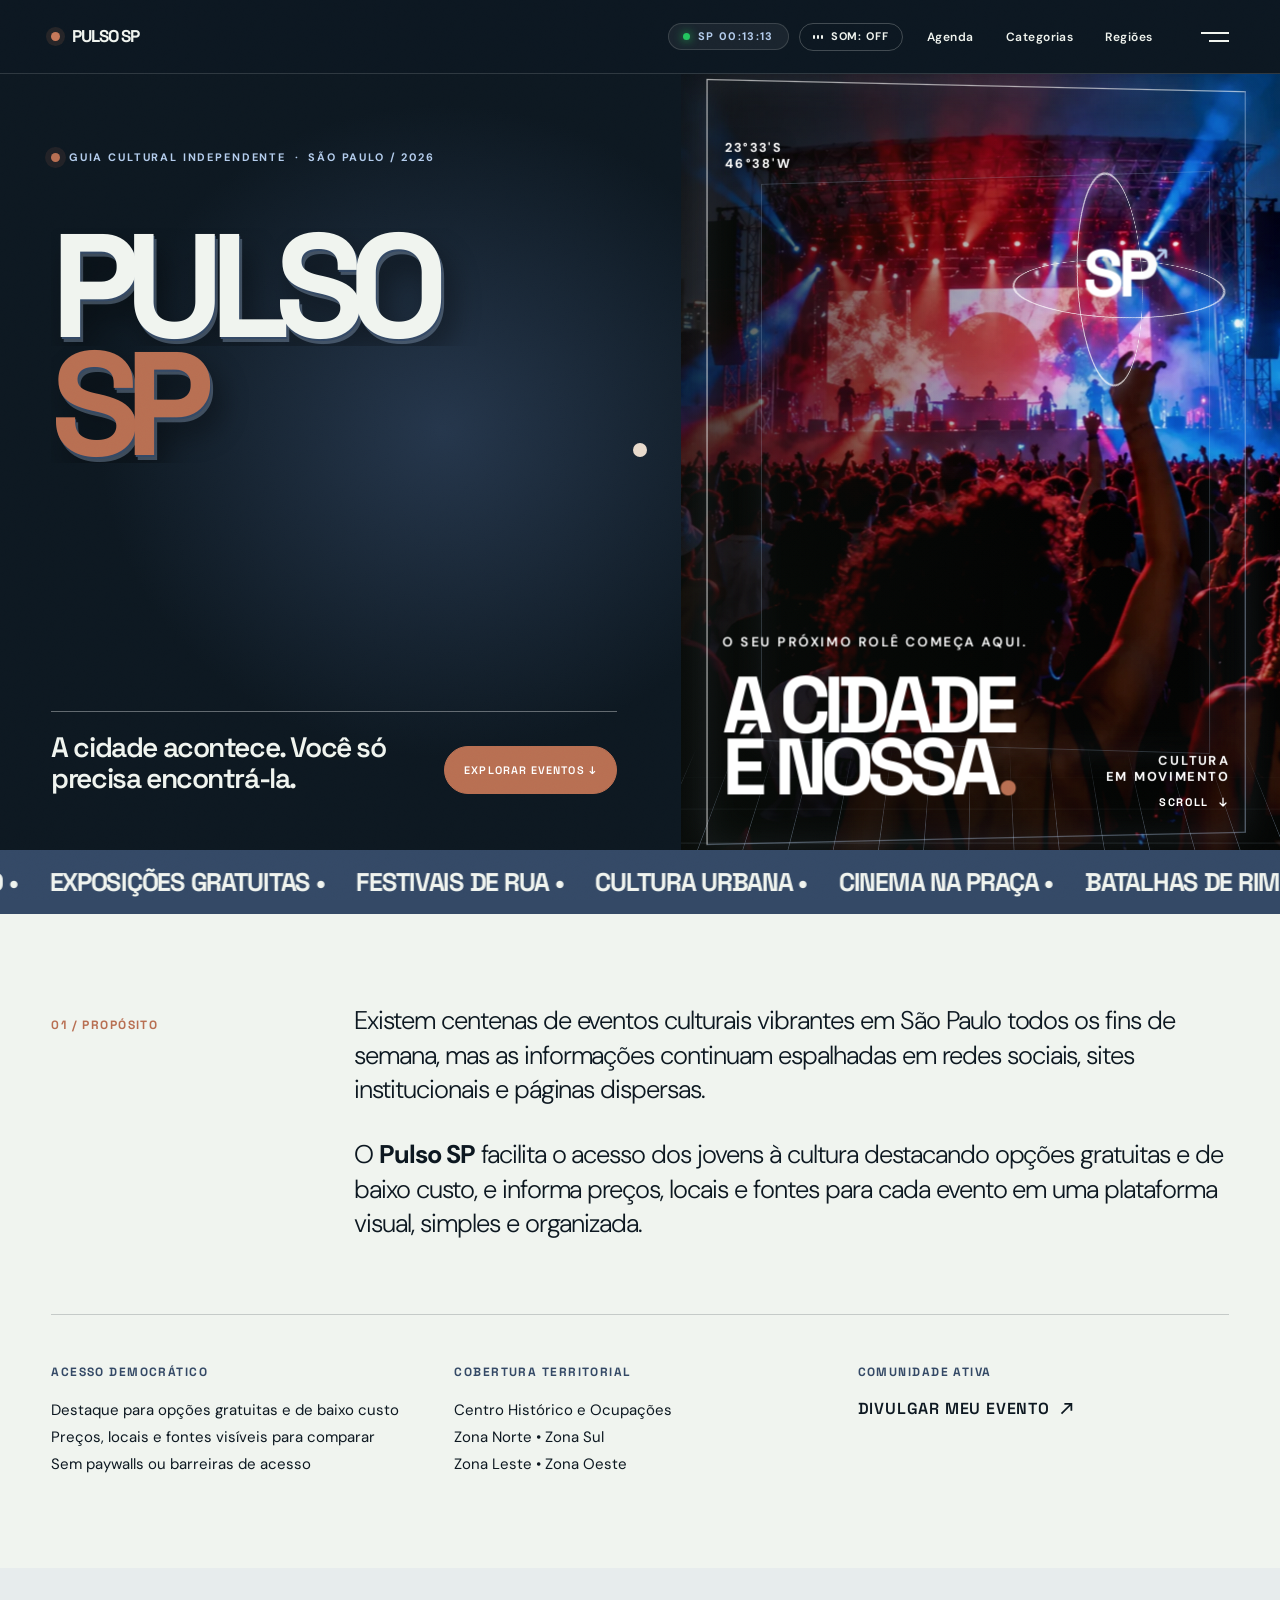
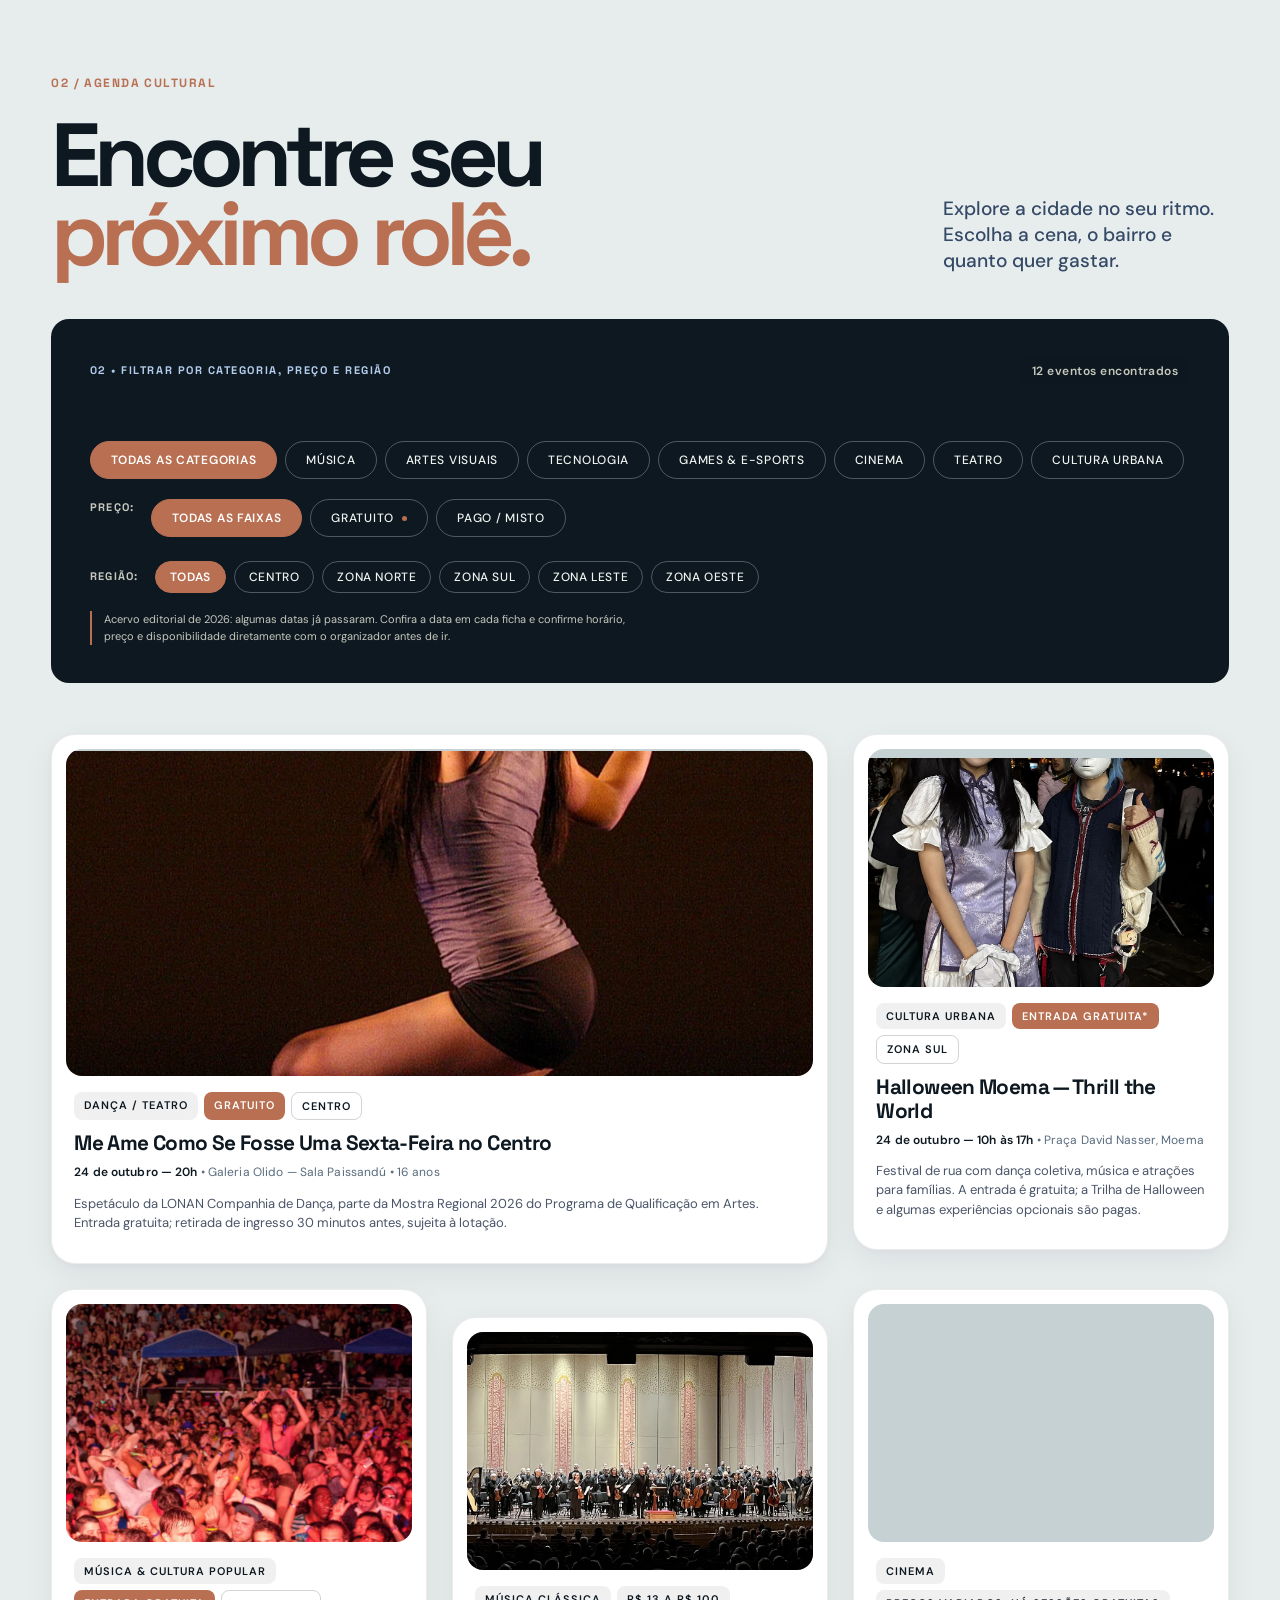
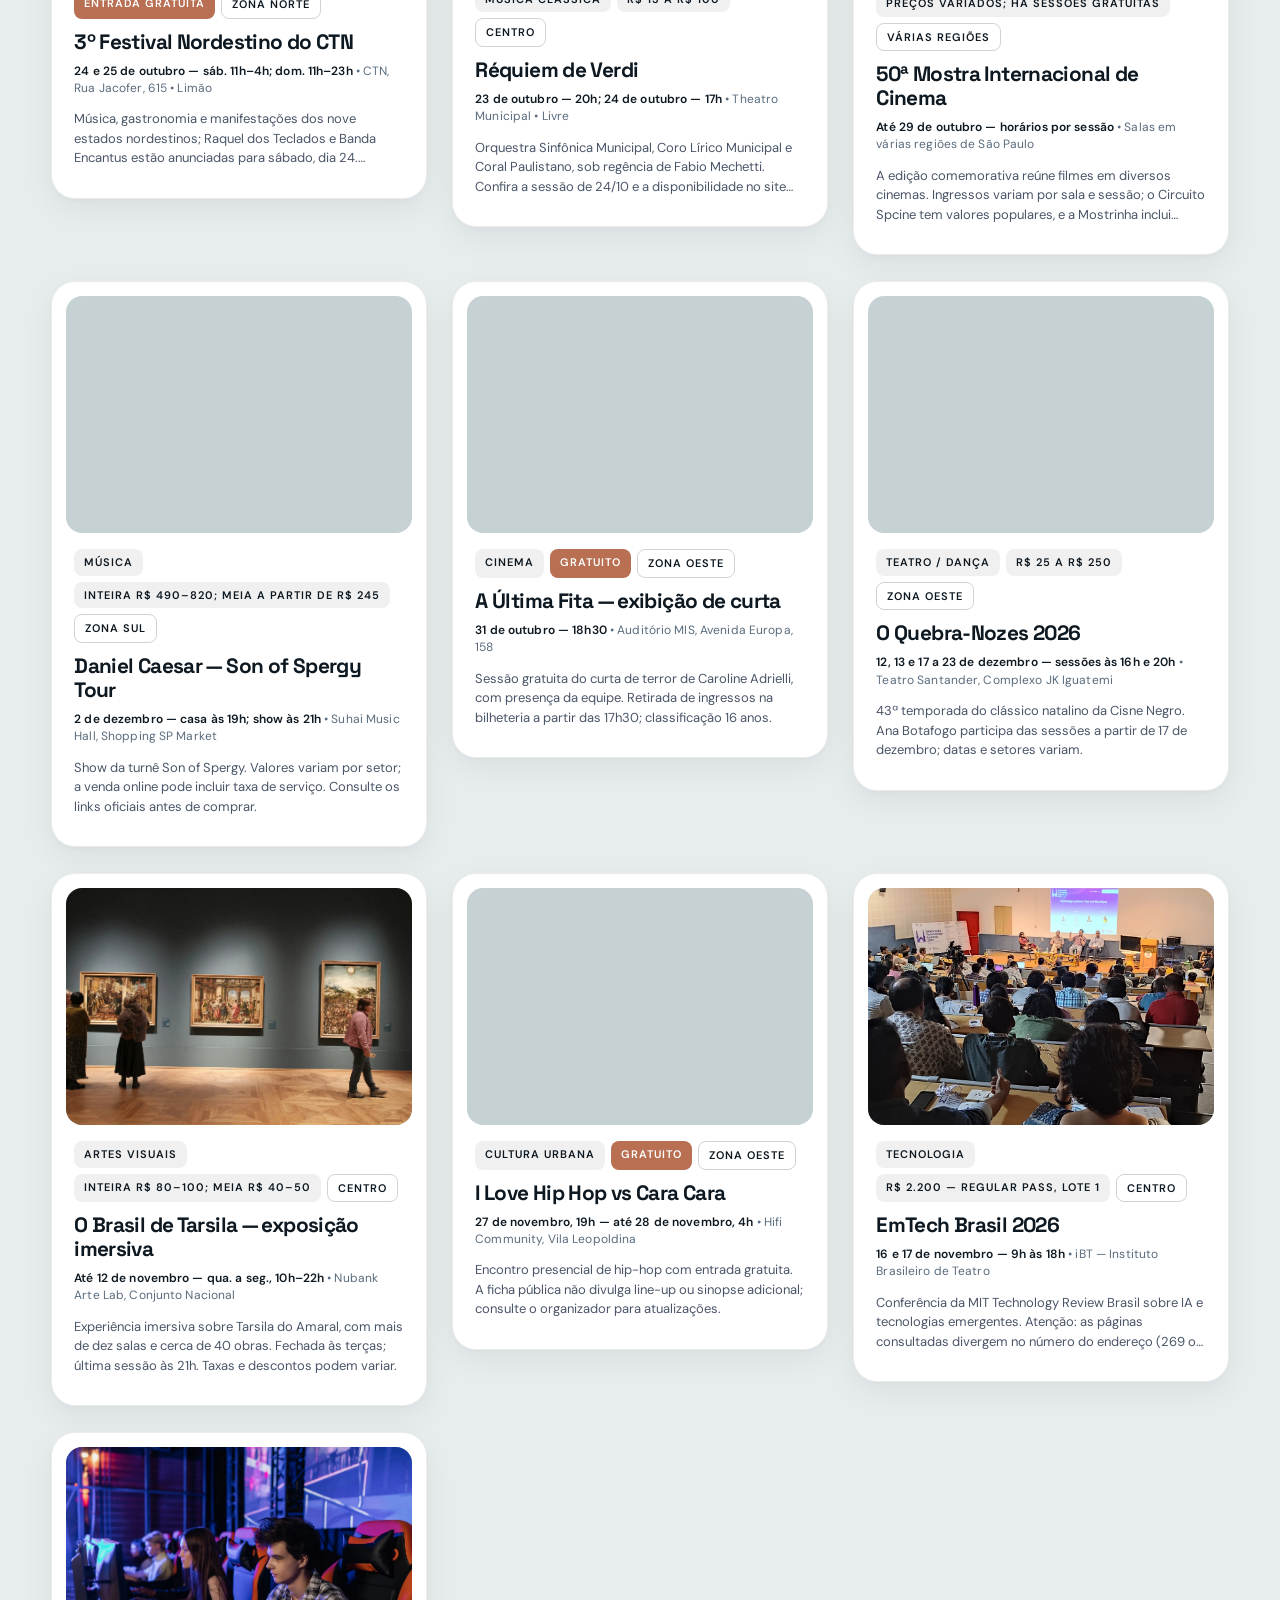
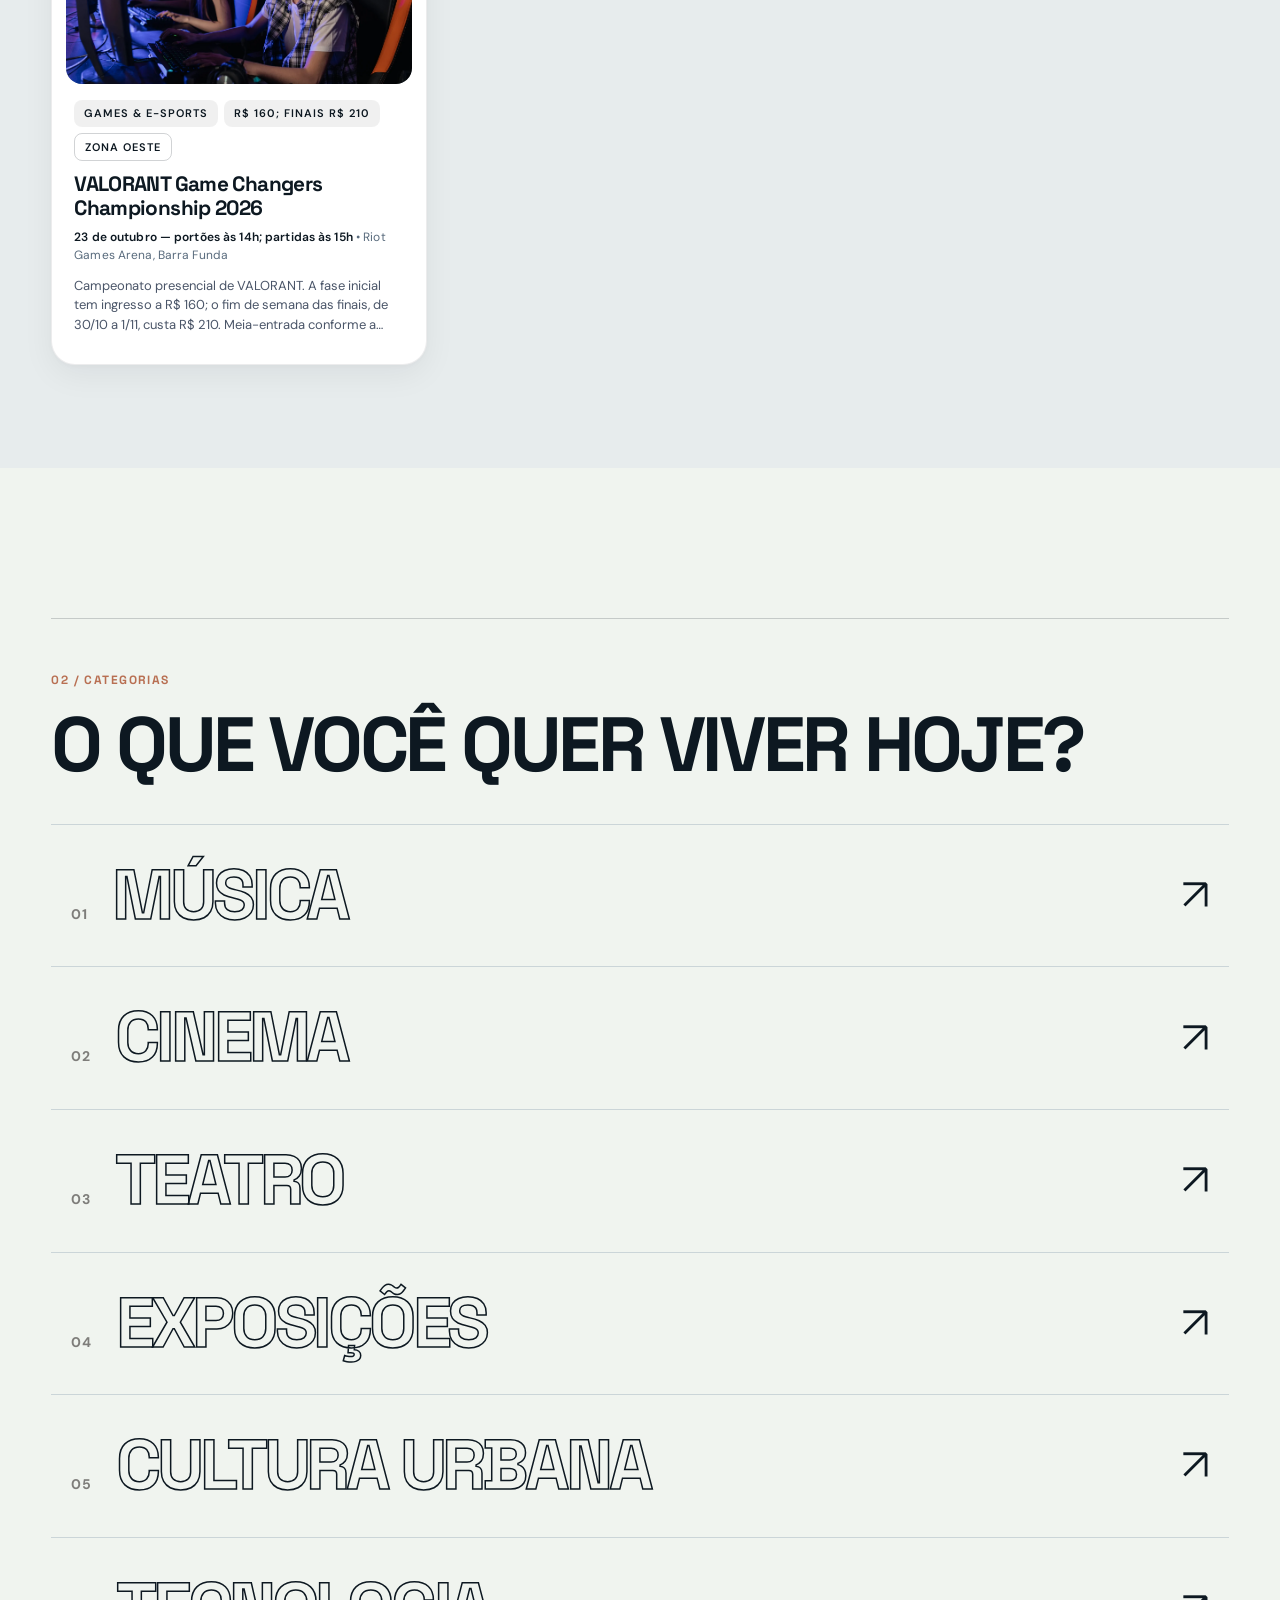
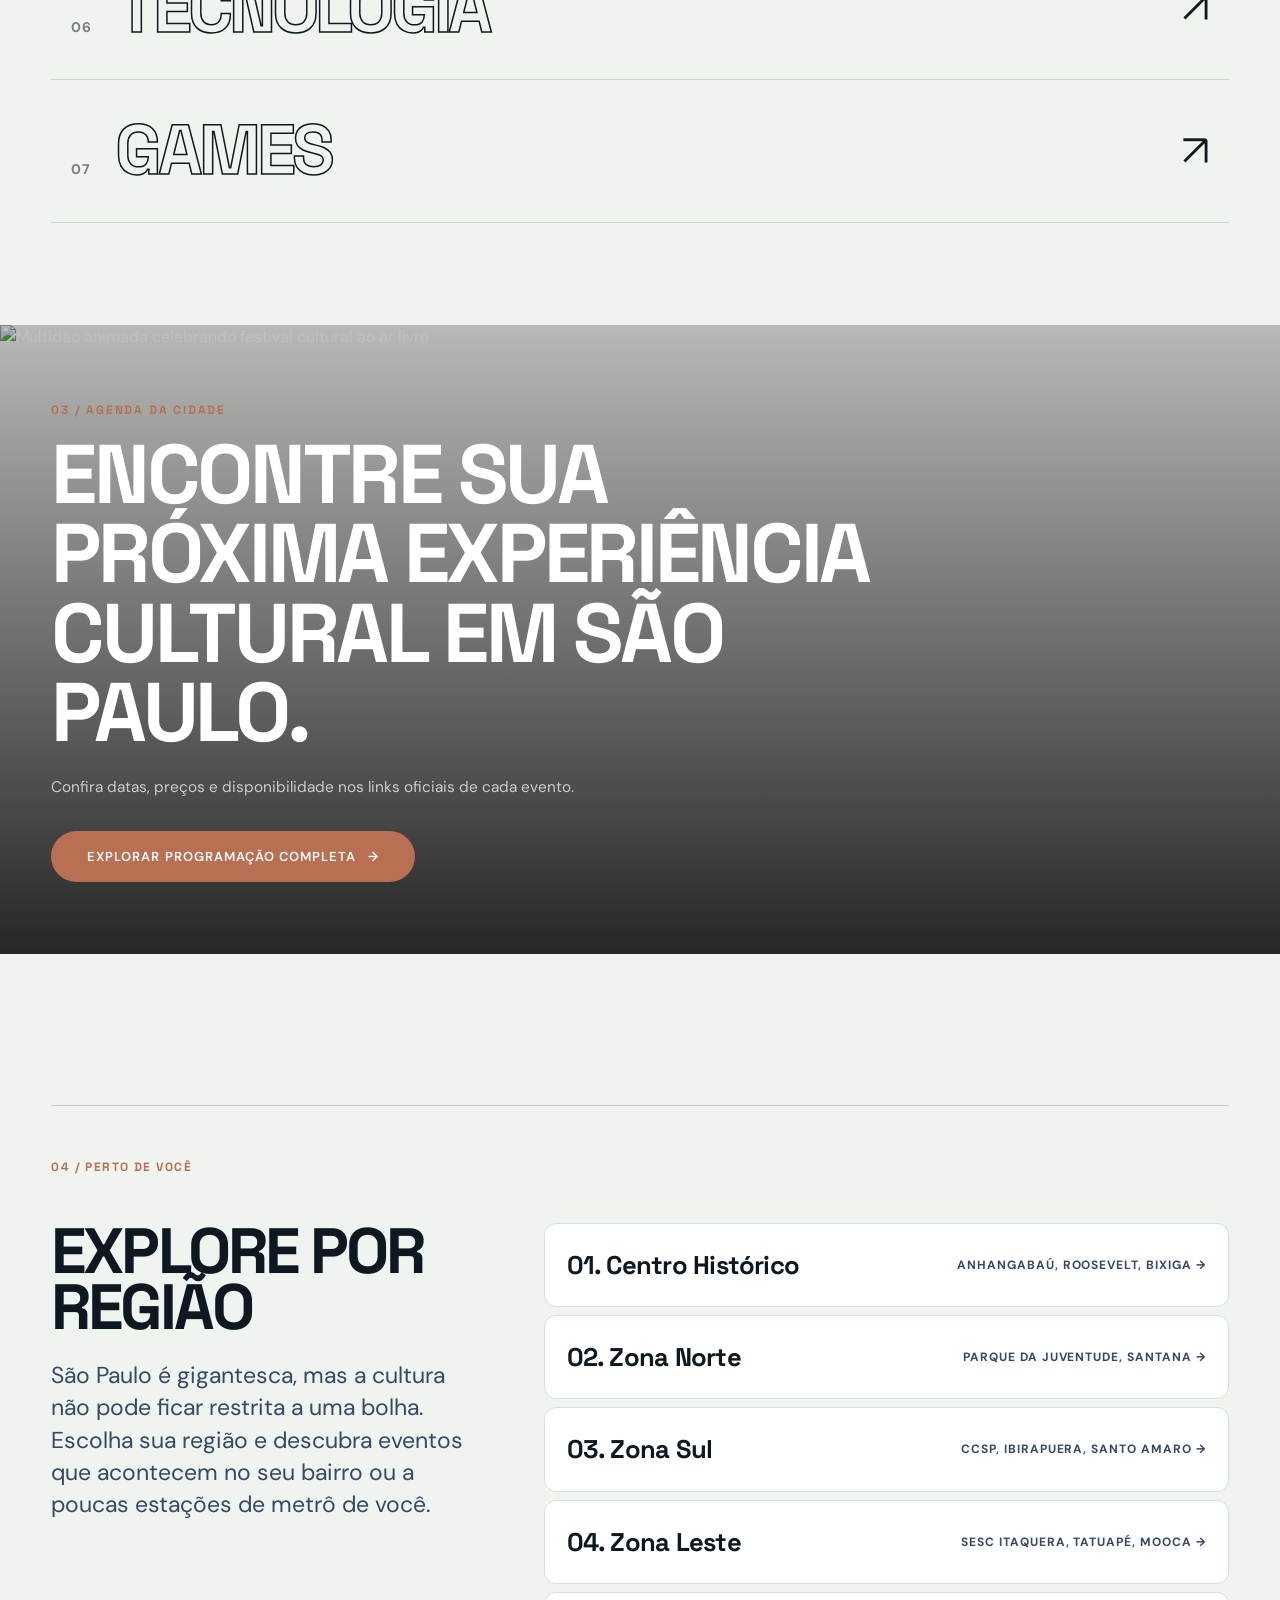
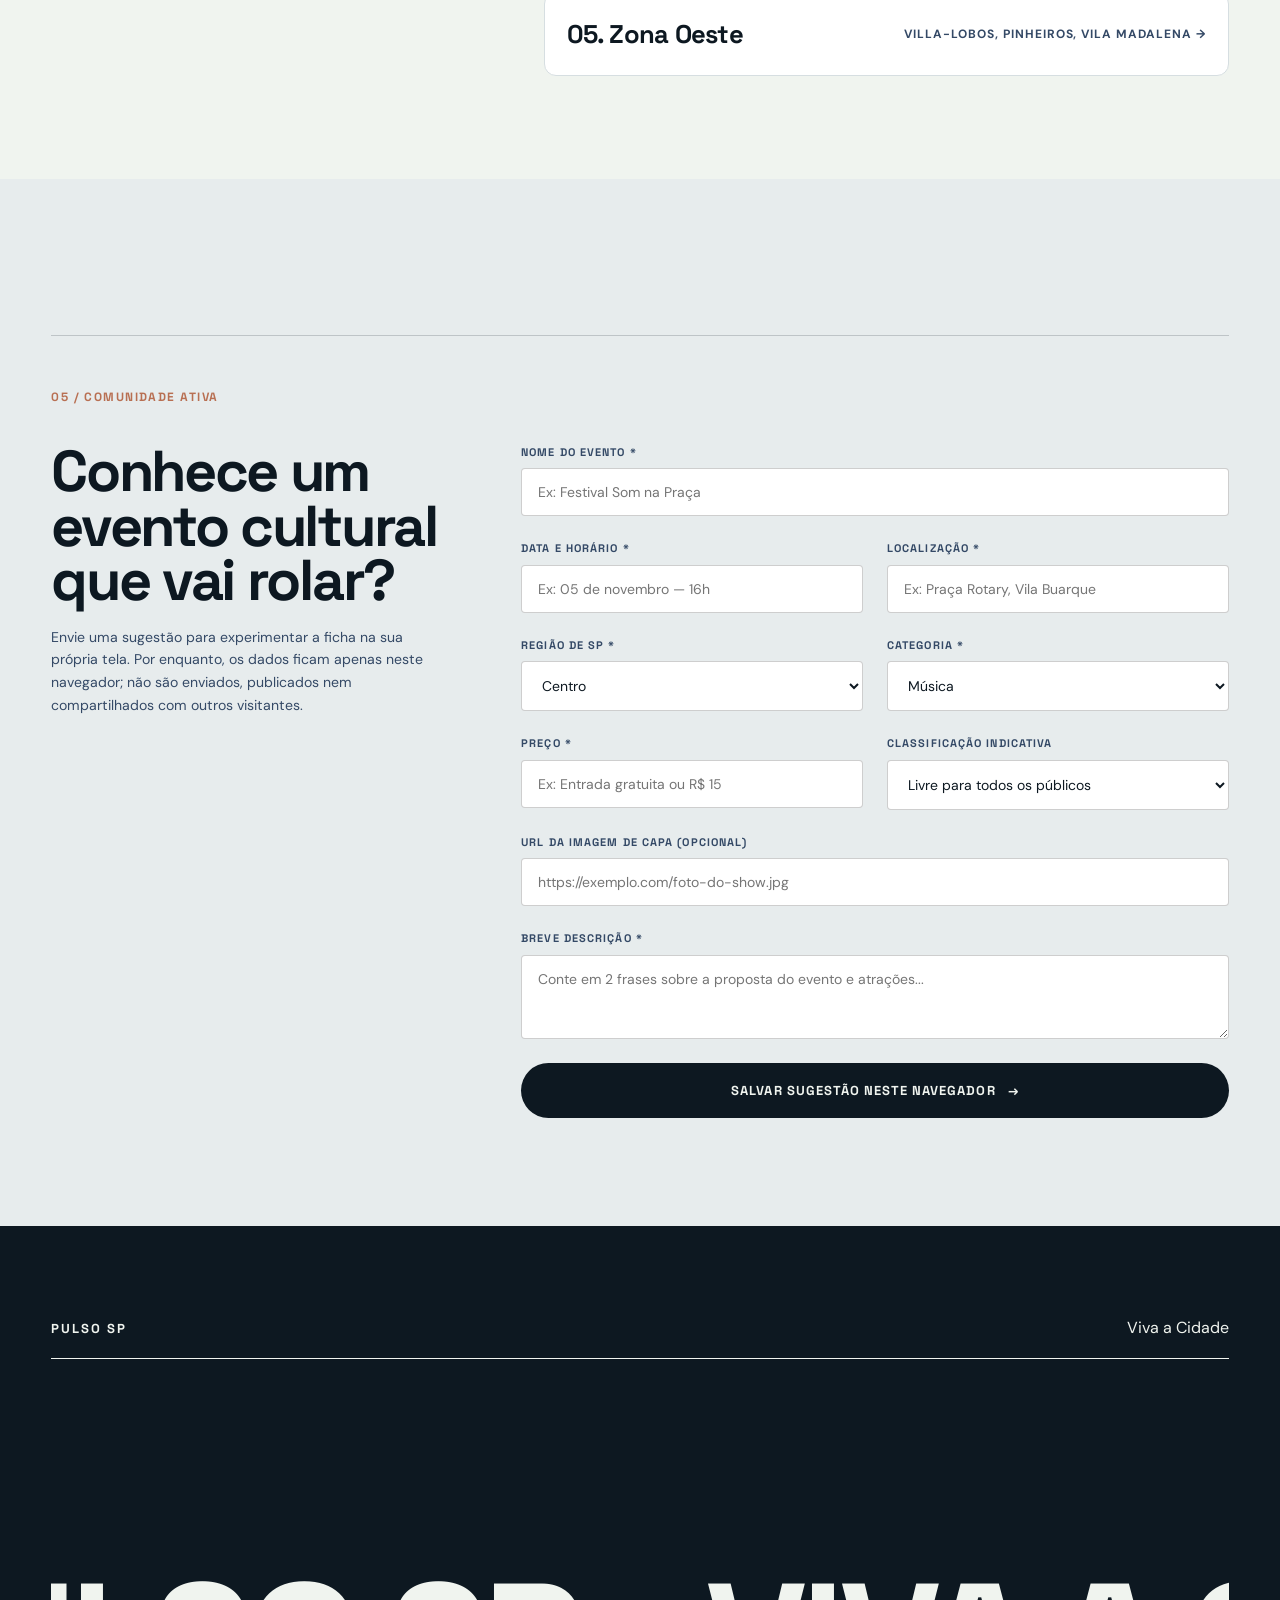
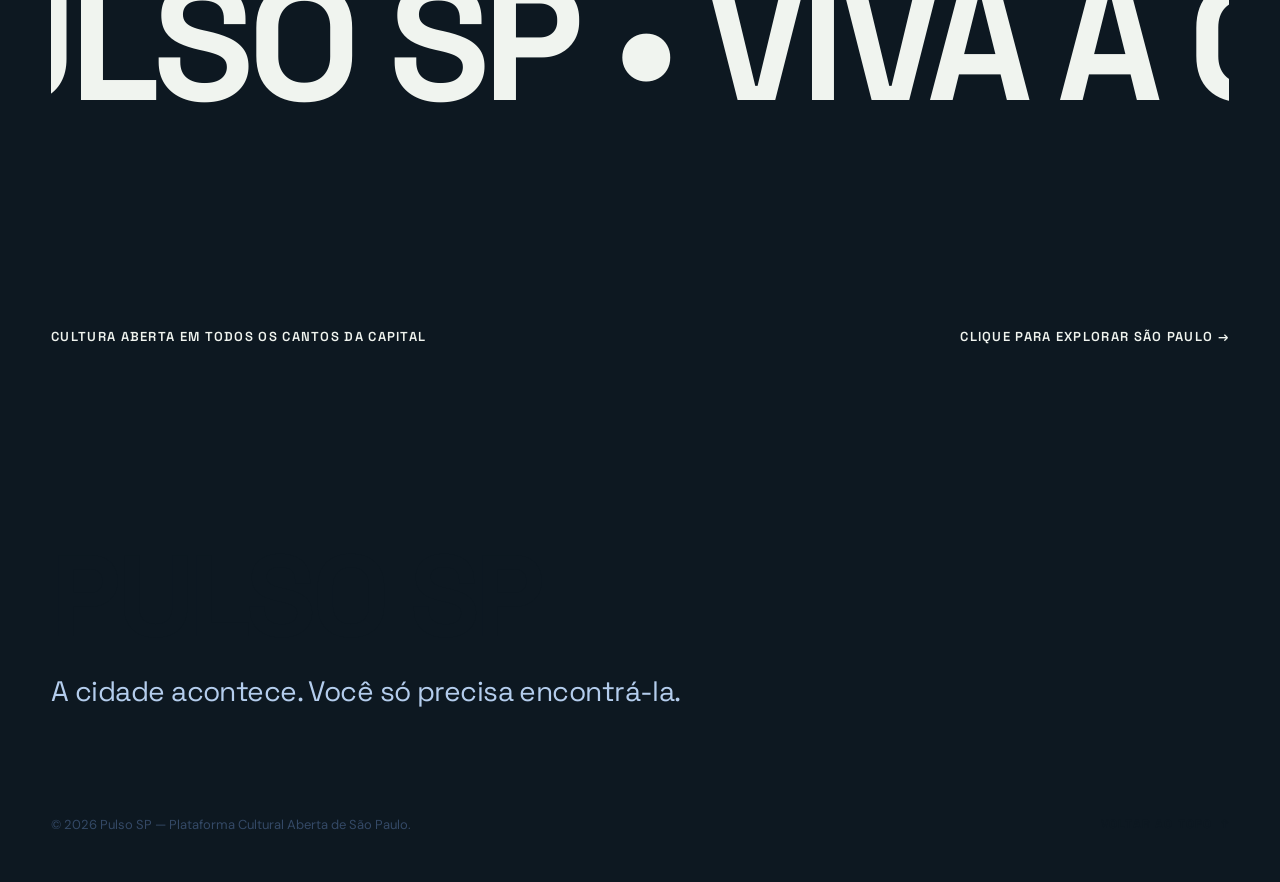
==== commit 63325958: "Transform event images into elevated modern editorial cards" ====
--- a/index.html
+++ b/index.html
@@ -13,8 +13,8 @@
   <!-- Core Stylesheet -->
   <link rel="stylesheet" href="css/style.css">
   <link rel="stylesheet" href="css/experience.css">
-  <link rel="stylesheet" href="css/redesign.css?v=4">
-  <link rel="stylesheet" href="css/effects.css?v=1">
+  <link rel="stylesheet" href="css/redesign.css?v=5">
+  <link rel="stylesheet" href="css/effects.css?v=2">
 
   <!-- ES Modules Entry Script -->
   <script defer src="https://cdnjs.cloudflare.com/ajax/libs/three.js/r128/three.min.js"></script>
--- a/css/redesign.css
+++ b/css/redesign.css
@@ -77,18 +77,20 @@
 .filter-control-strip .filter-pill, .filter-control-strip .region-pill { border-radius: 100px; }
 .filter-control-strip .agenda-data-note { max-width: 80ch; }
 .gallery-container, .comp-dual-tablets, .comp-collage-grid, .verified-events-grid { display: contents; }
-.gallery-section .event-card-item { grid-column: auto !important; width: auto !important; height: auto !important; min-width: 0; margin: 0 !important; padding: 0 0 24px; background: #f8faf7; border: 1px solid #d6dee1; border-radius: 16px; overflow: hidden; box-shadow: 0 12px 30px rgba(13,24,33,.045); }
-.gallery-section .event-card-item .reveal-clip, .gallery-section .verified-events-grid .event-card-item .reveal-clip { width: 100%; height: auto; aspect-ratio: 16 / 11 !important; border-radius: 0; background: #c6d1d4; }
-.gallery-section .event-card-item .parallax-img { width: 100%; height: 100%; object-fit: cover; }
-.gallery-section .event-card-item:hover { border-color: #b86f52; box-shadow: 0 24px 55px rgba(13,24,33,.16); }
-.gallery-section .event-card-item:hover .parallax-img { transform: scale(1.06); transition: transform .4s cubic-bezier(.2,.8,.2,1); }
-.gallery-section .card-event-badge-strip { margin: 19px 22px 10px; gap: 5px; }
-.gallery-section .badge-tag { font-size: 10px; padding: 5px 7px; }
+.gallery-section .event-card-item { grid-column: auto !important; width: auto !important; height: auto !important; min-width: 0; margin: 0 !important; padding: 14px 14px 26px !important; background: #ffffff !important; border: 1px solid rgba(13,24,33,.08) !important; border-radius: 24px !important; overflow: hidden; box-shadow: 0 10px 32px rgba(13,24,33,.06), 0 2px 6px rgba(13,24,33,.03); position: relative; transition: transform .4s cubic-bezier(.16,1,.3,1), box-shadow .4s cubic-bezier(.16,1,.3,1), border-color .35s ease !important; }
+.gallery-section .event-card-item .reveal-clip, .gallery-section .verified-events-grid .event-card-item .reveal-clip { width: 100%; height: auto; aspect-ratio: 16 / 11 !important; border-radius: 16px !important; background: #c6d1d4; position: relative; overflow: hidden; }
+.gallery-section .event-card-item .reveal-clip::after { content: ''; position: absolute; inset: 0; background: linear-gradient(180deg, transparent 40%, rgba(13,24,33,.5)); pointer-events: none; opacity: 0; transition: opacity .4s ease; z-index: 1; }
+.gallery-section .event-card-item:hover .reveal-clip::after { opacity: 1; }
+.gallery-section .event-card-item .parallax-img { width: 100%; height: 100%; object-fit: cover; transition: transform .55s cubic-bezier(.16,1,.3,1), filter .4s ease; }
+.gallery-section .event-card-item:hover { transform: translateY(-8px) !important; border-color: rgba(184,111,82,.35) !important; box-shadow: 0 26px 55px rgba(13,24,33,.13), 0 8px 20px rgba(184,111,82,.08) !important; }
+.gallery-section .event-card-item:hover .parallax-img { transform: scale(1.08) translateY(-2%); filter: saturate(1.25) contrast(1.05); }
+.gallery-section .card-event-badge-strip { margin: 16px 8px 8px; gap: 6px; }
+.gallery-section .badge-tag { font-size: 11px; padding: 5px 10px; border-radius: 8px; font-weight: 600; }
 .gallery-section .badge-source { display: none; }
-.gallery-section .card-event-info { margin: 0 22px; gap: 8px; }
-.gallery-section .card-event-title { font-size: clamp(1.35rem, 1.65vw, 1.85rem); line-height: 1.1; }
-.gallery-section .card-event-meta { font-size: 12px; line-height: 1.45; }
-.gallery-section .card-event-desc { font-size: 13px; line-height: 1.5; -webkit-line-clamp: 3; }
+.gallery-section .card-event-info { margin: 0 8px; gap: 8px; padding-bottom: 4px; }
+.gallery-section .card-event-title { font-size: clamp(1.3rem, 1.6vw, 1.75rem); line-height: 1.15; font-weight: 700; letter-spacing: -.03em; margin-top: 4px; }
+.gallery-section .card-event-meta { font-size: 12px; line-height: 1.45; color: #596b7d; }
+.gallery-section .card-event-desc { font-size: 13px; line-height: 1.5; -webkit-line-clamp: 3; color: #4a5568; }
 .gallery-section .comp-dual-tablets .tablet-card-1 { grid-column: span 2 !important; }
 .gallery-section .comp-dual-tablets .tablet-card-1 .reveal-clip { aspect-ratio: 16 / 7 !important; }
 .events-empty-state { grid-column: 1 / -1; }
--- a/css/effects.css
+++ b/css/effects.css
@@ -15,8 +15,12 @@
 .parallax-img { transform: translateY(0) scale(1.12); transition: filter .4s ease; will-change: transform; }
 
 /* Card hover glow overlay */
-.gallery-section .event-card-item::after { content: ''; position: absolute; inset: 0; pointer-events: none; background: radial-gradient(circle at var(--light-x, 50%) var(--light-y, 50%), rgba(184,111,82,.18), transparent 55%); opacity: 0; transition: opacity .35s; border-radius: inherit; z-index: 2; }
+.gallery-section .event-card-item::after { content: ''; position: absolute; inset: 0; pointer-events: none; background: radial-gradient(ellipse at var(--light-x, 50%) var(--light-y, 50%), rgba(184,111,82,.12), transparent 60%); opacity: 0; transition: opacity .35s; border-radius: inherit; z-index: 3; }
 .gallery-section .event-card-item:hover::after { opacity: 1; }
+
+/* Inner card border glow on hover */
+.gallery-section .event-card-item::before { content: ''; position: absolute; inset: 0; border-radius: inherit; border: 1.5px solid transparent; transition: border-color .35s ease; z-index: 4; pointer-events: none; }
+.gallery-section .event-card-item:hover::before { border-color: rgba(184,111,82,.35); }
 
 /* Card hover image zoom + saturation */
 .gallery-section .event-card-item:hover .parallax-img { filter: saturate(1.3) contrast(1.08) !important; }
